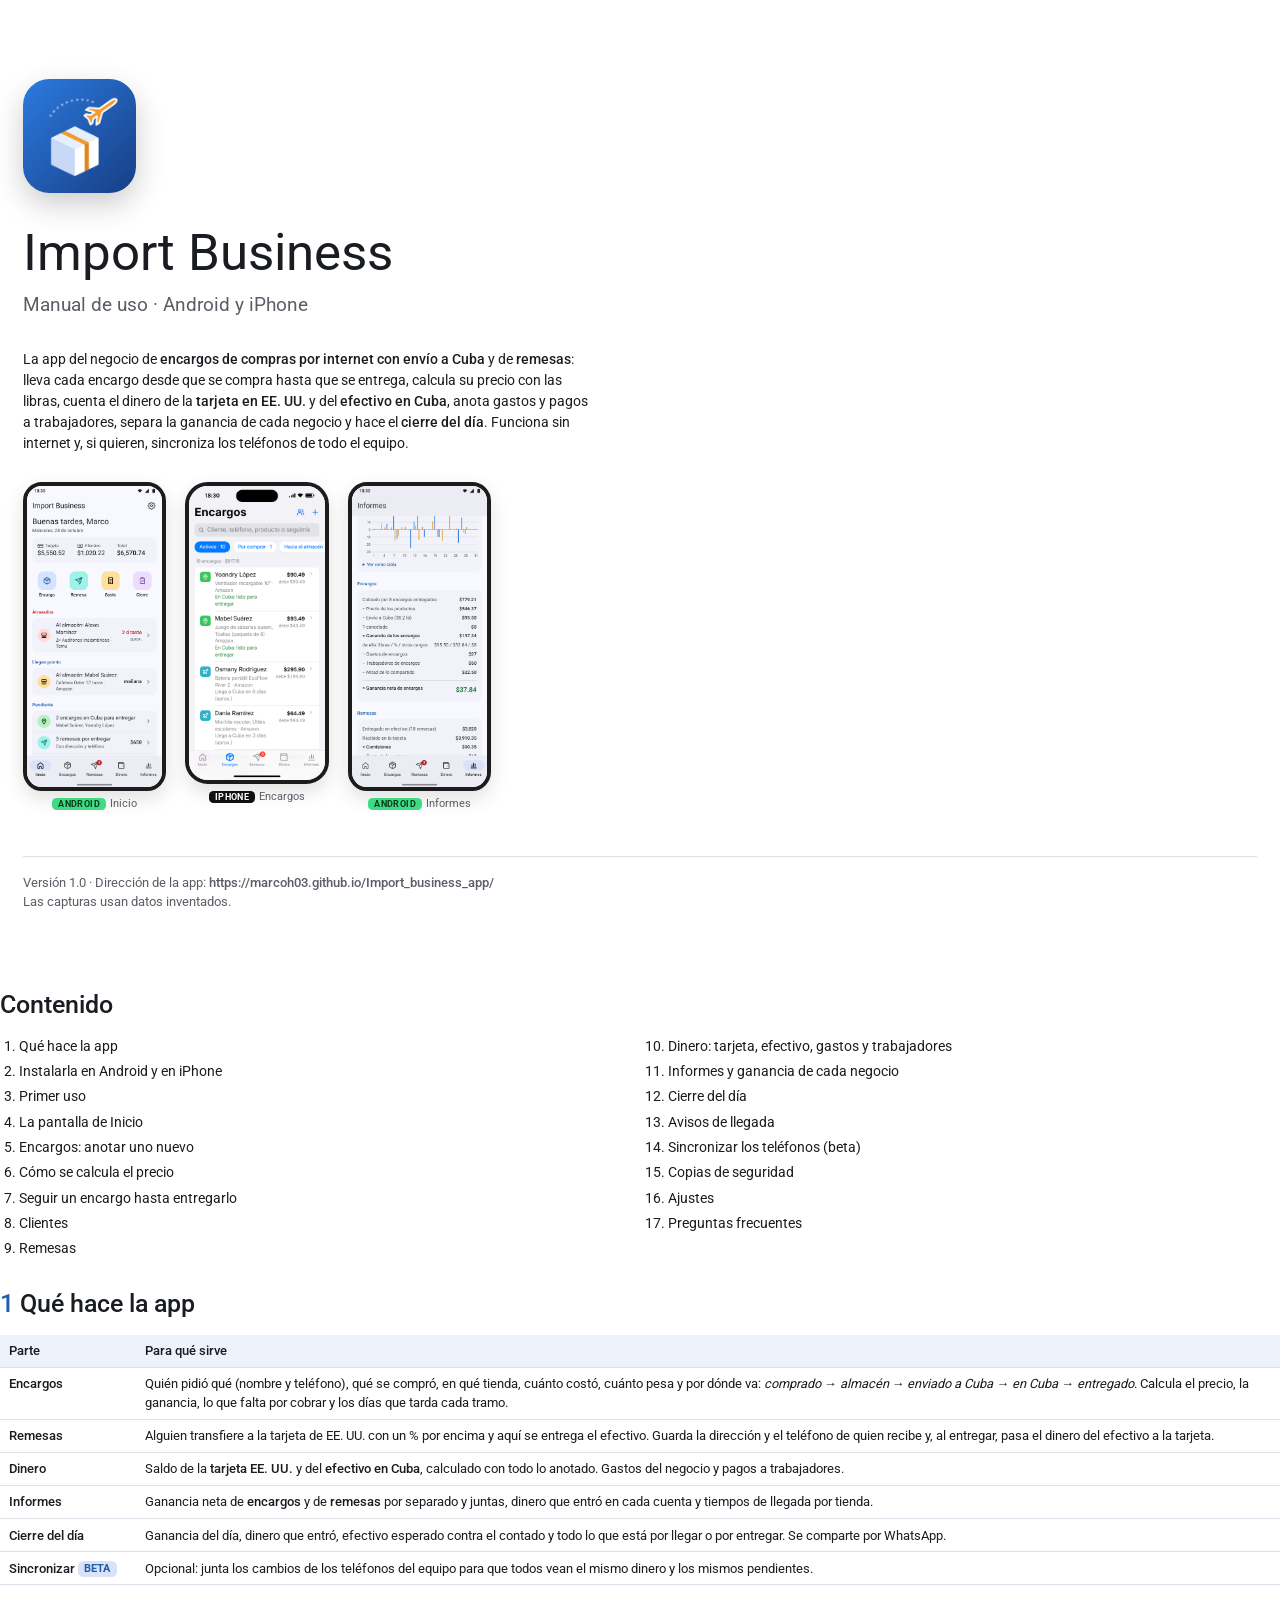
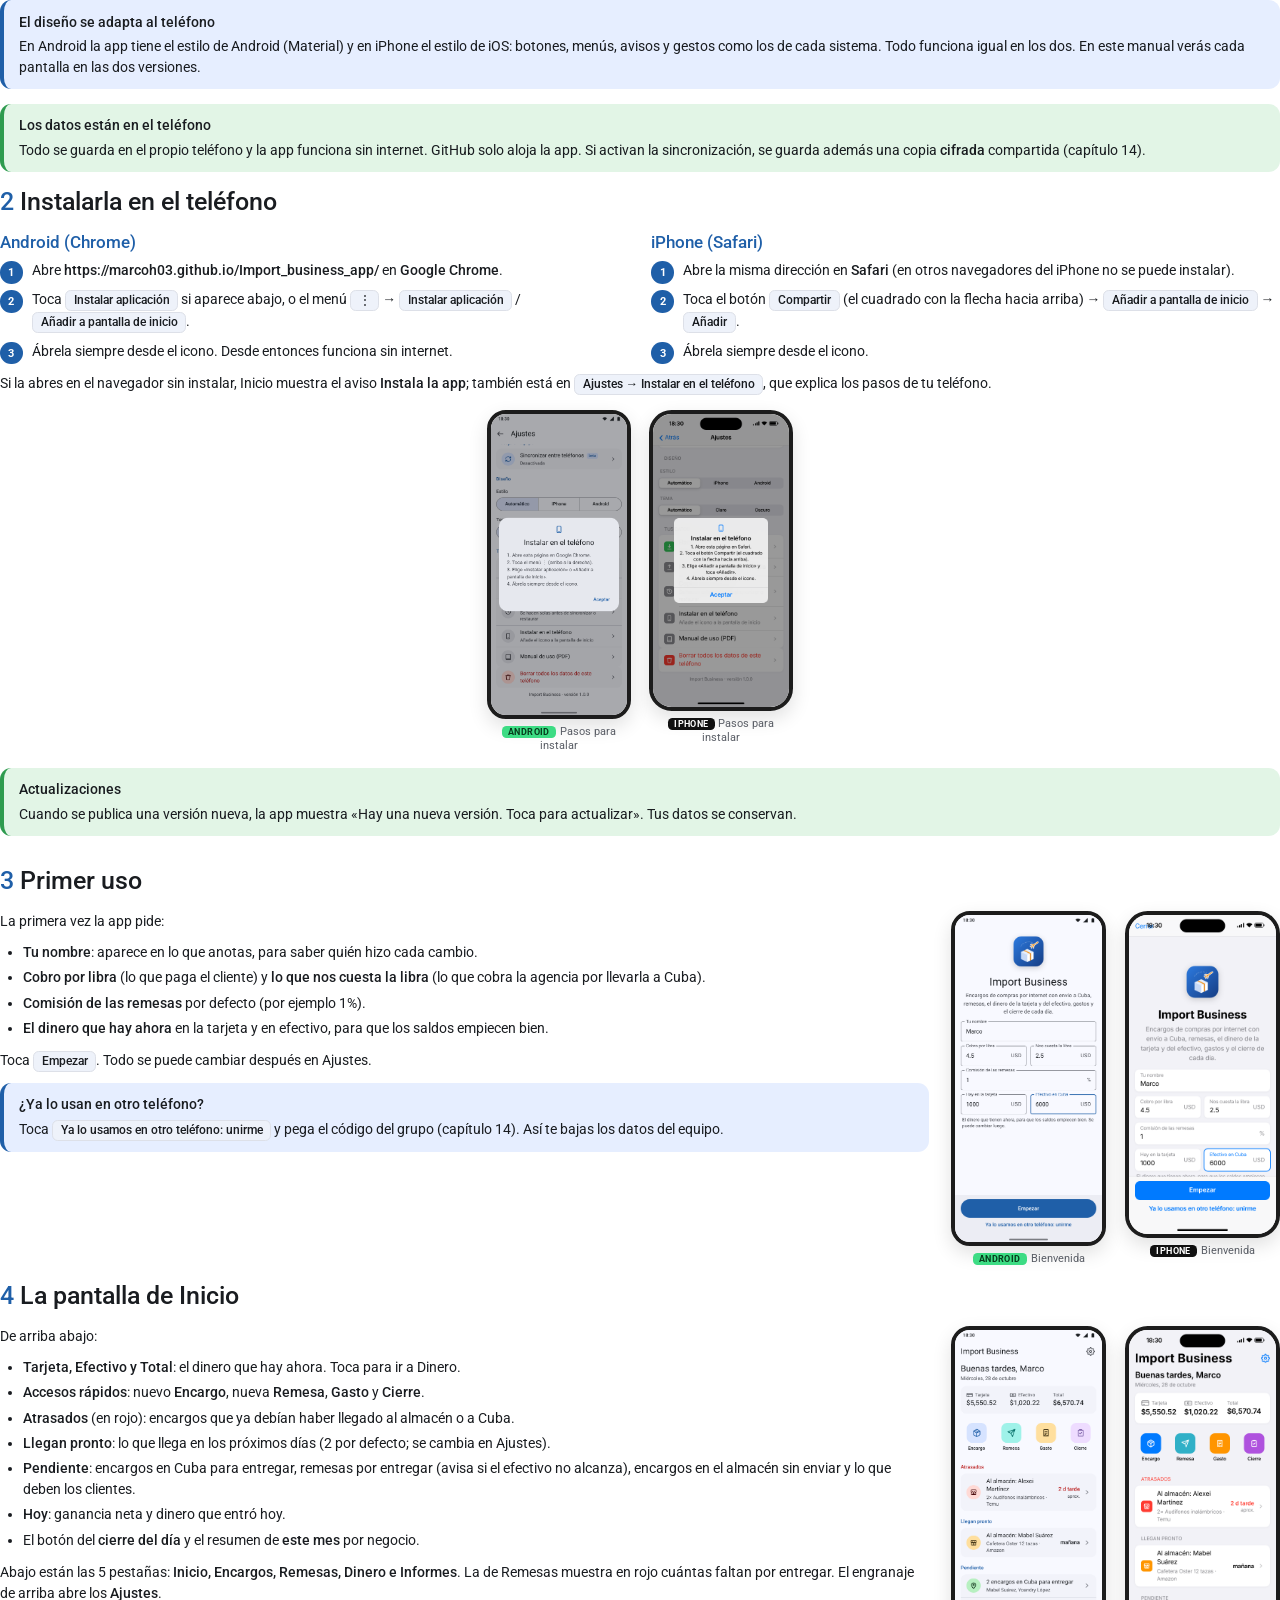
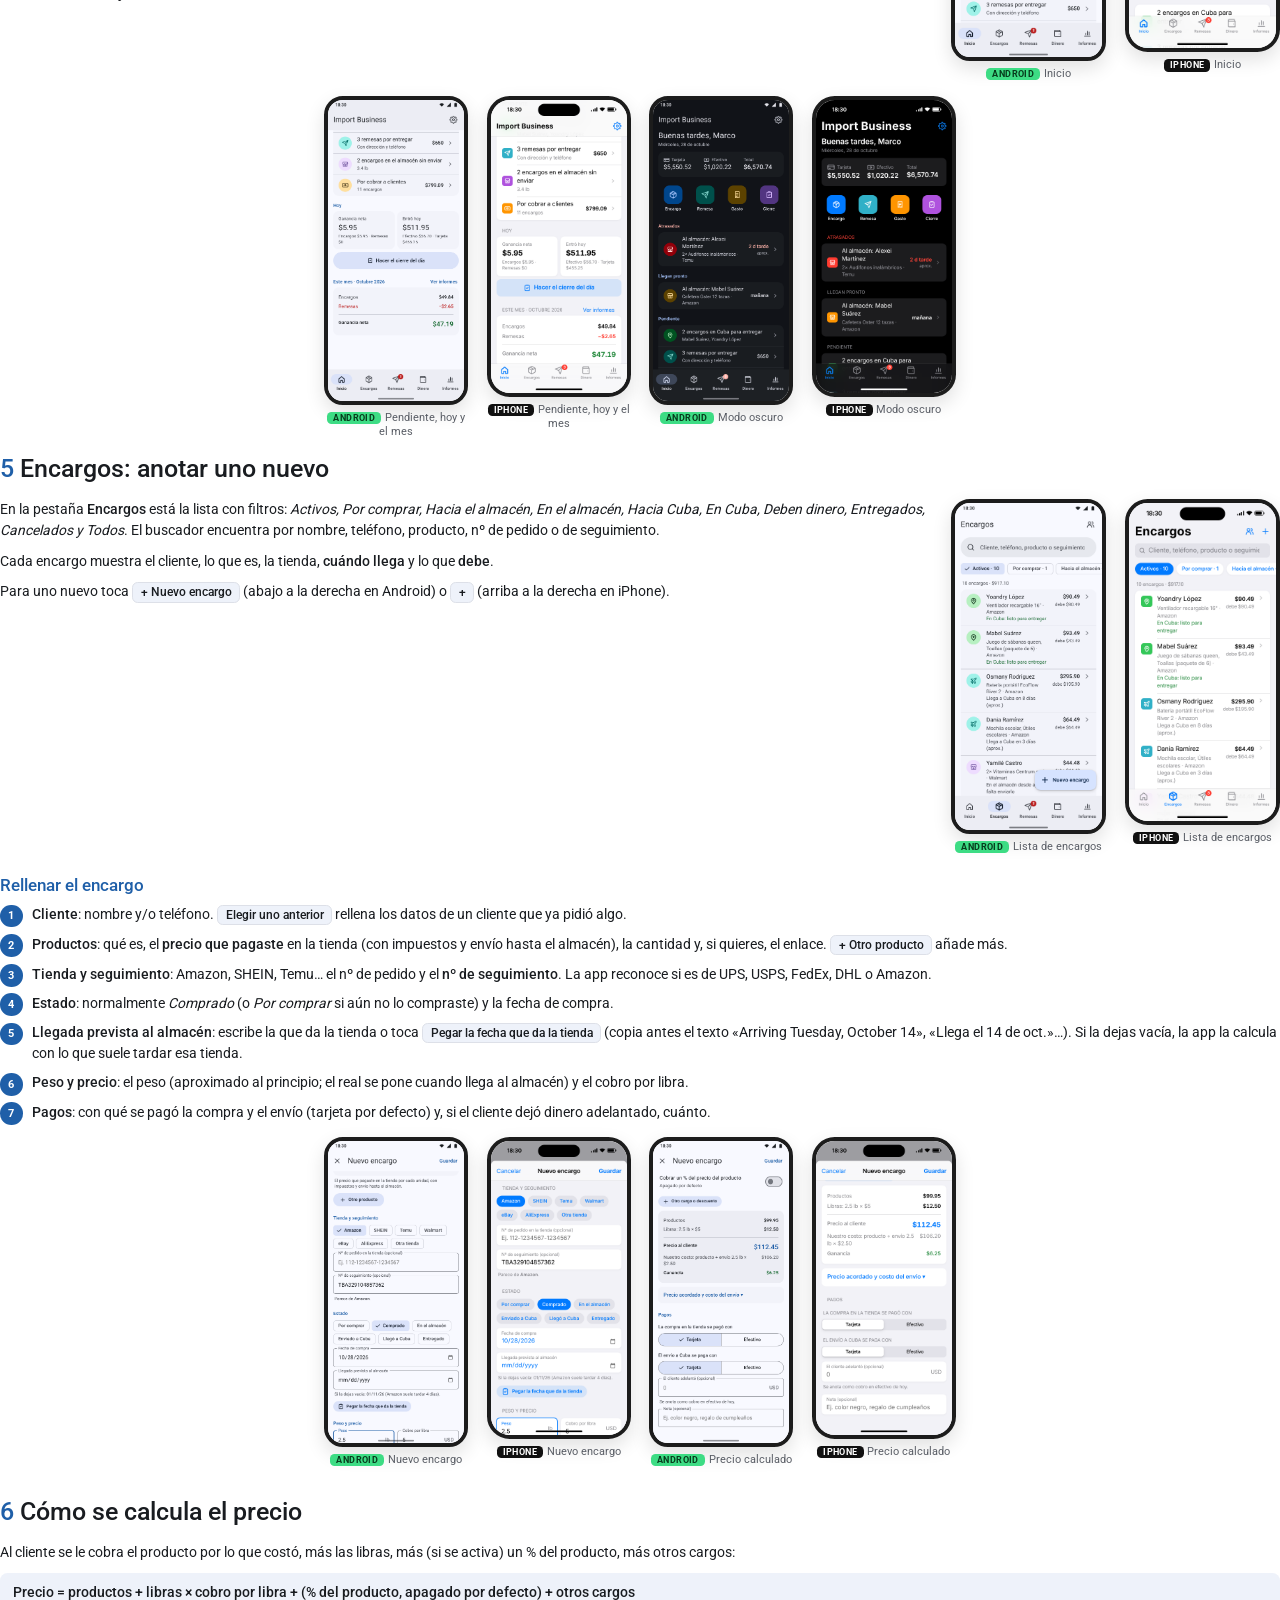
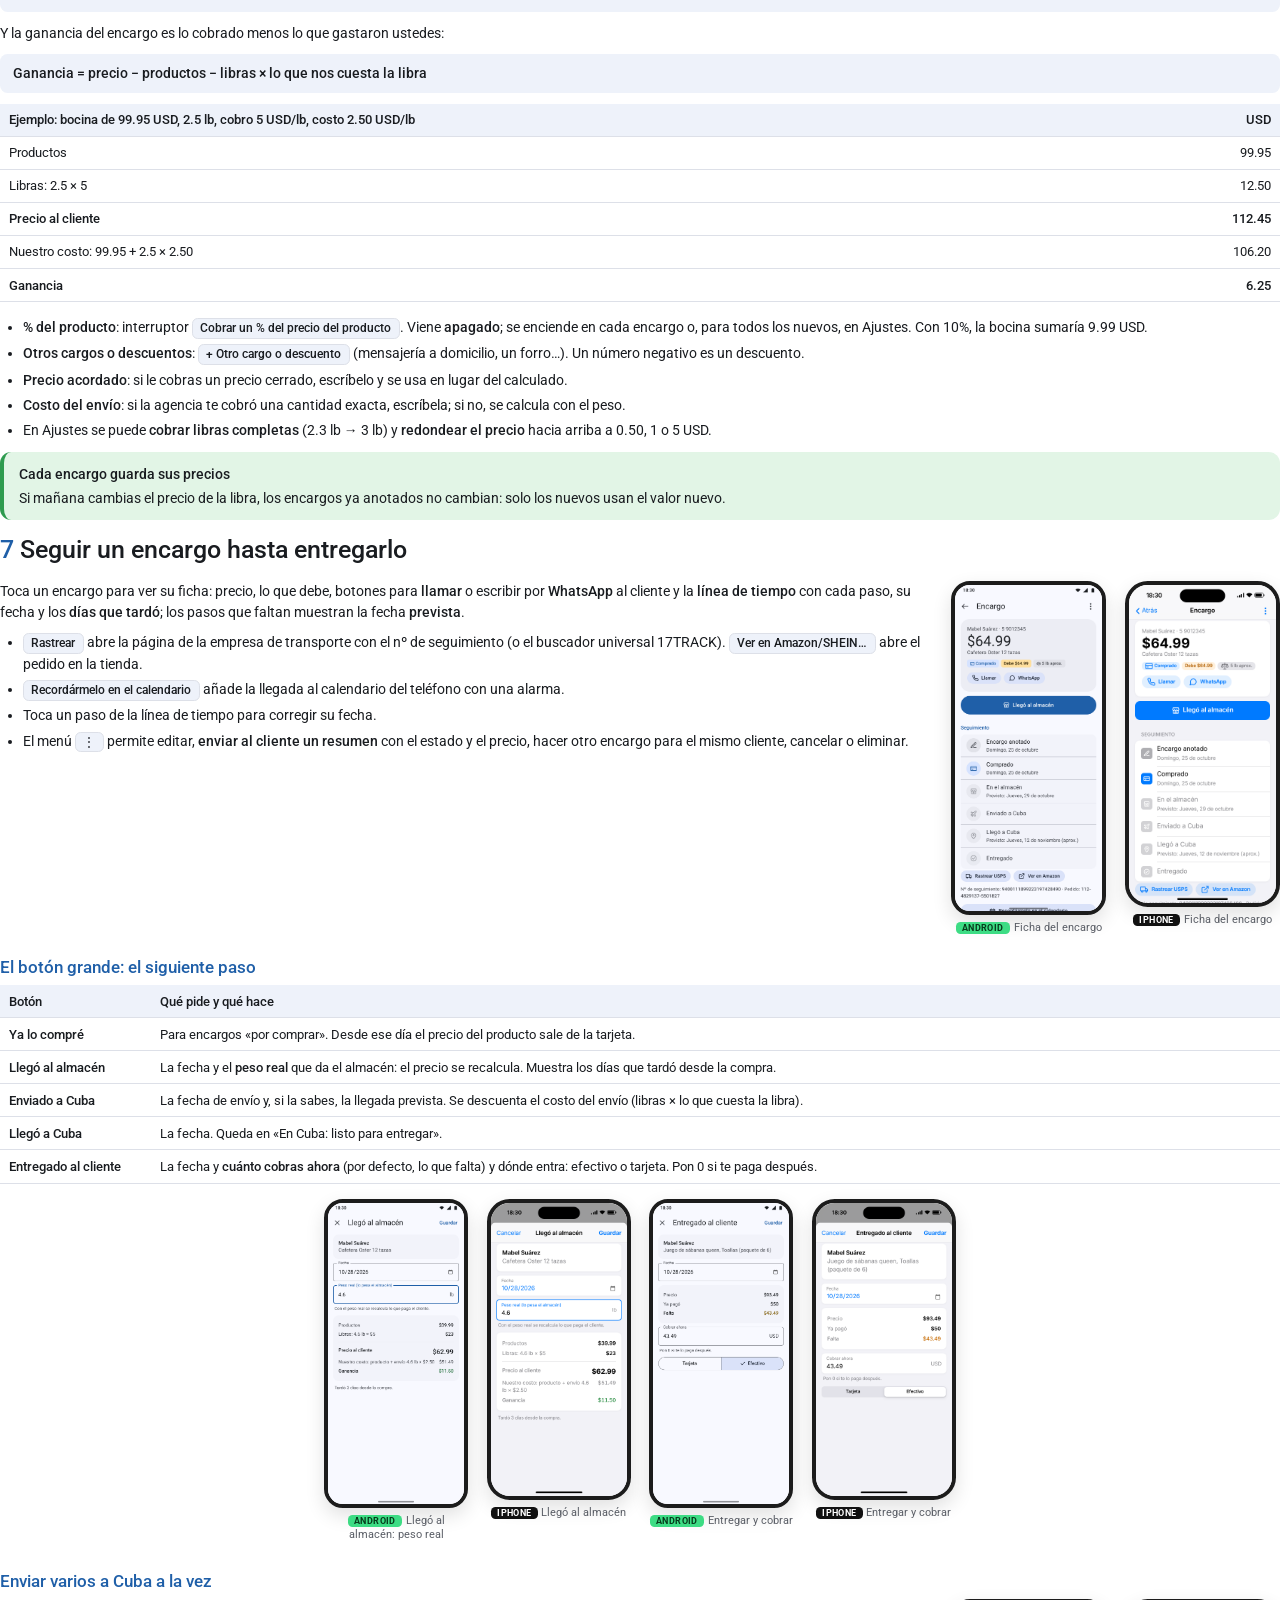
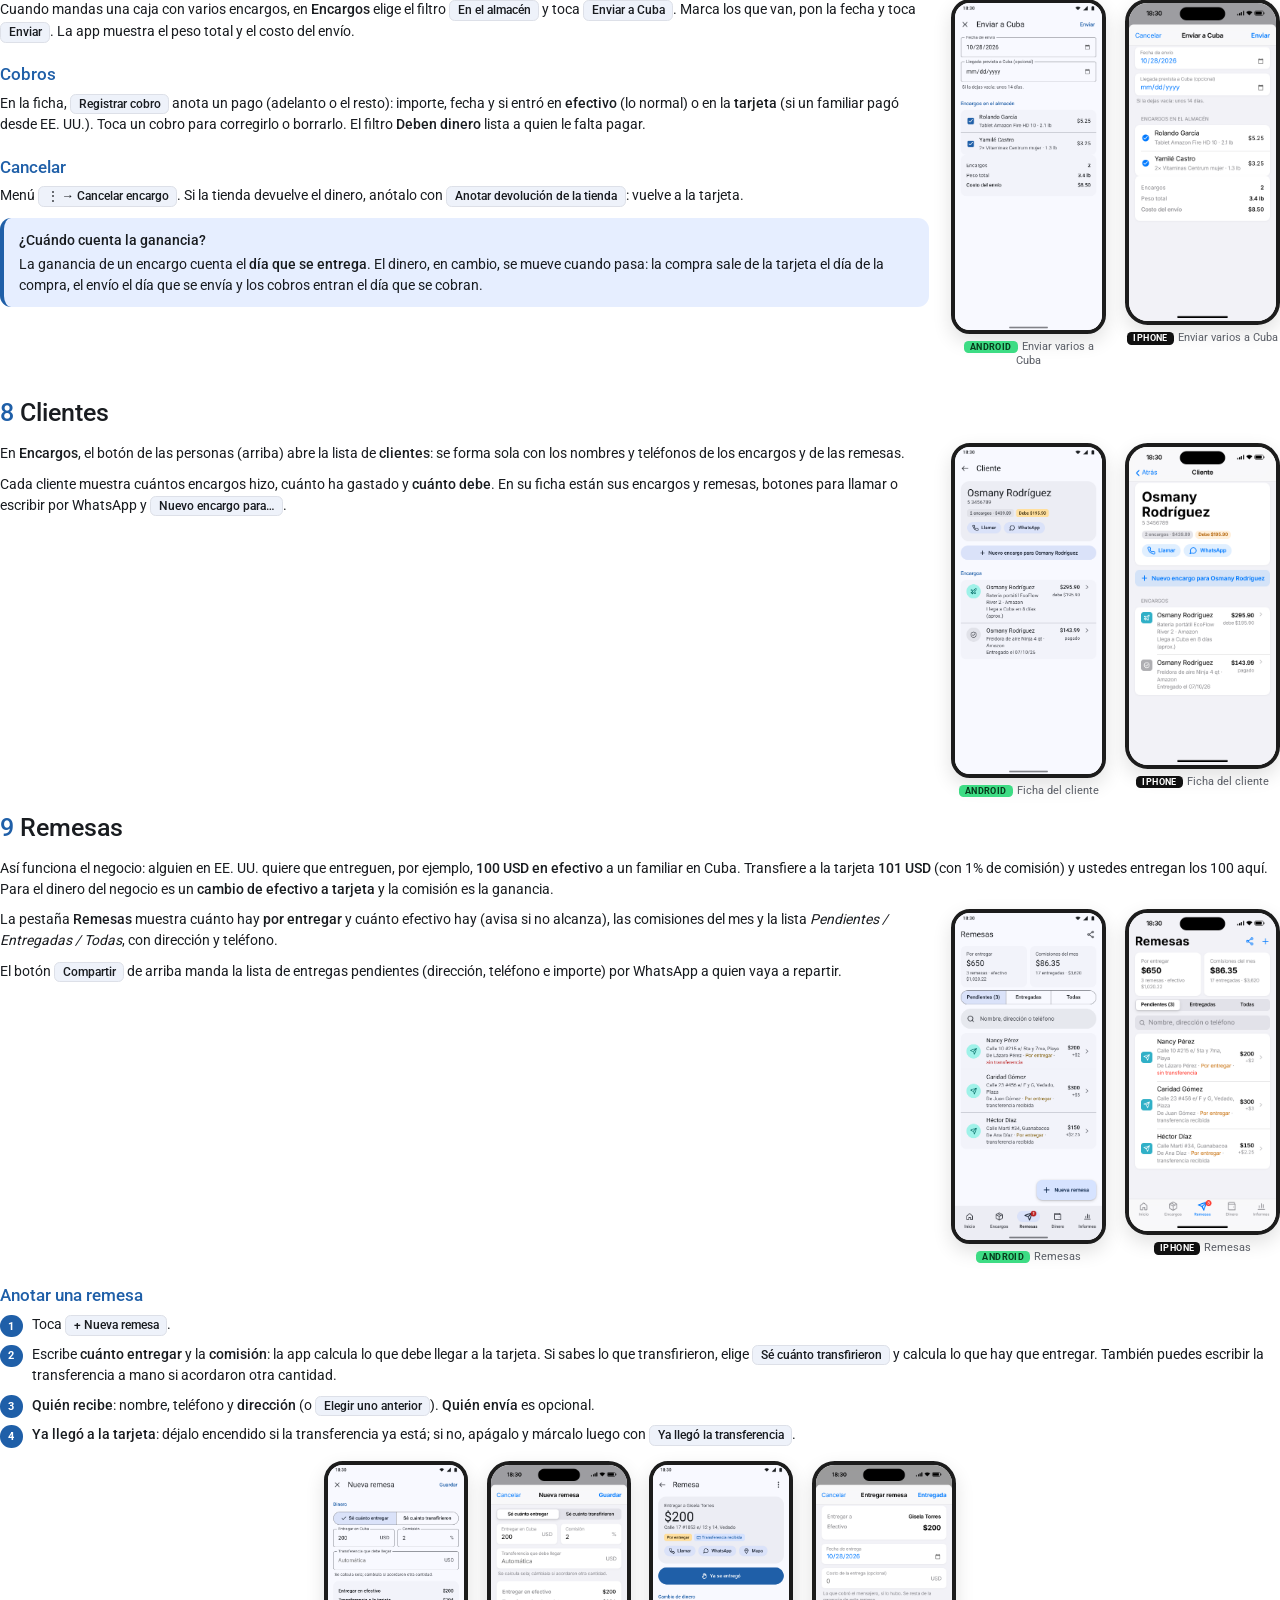
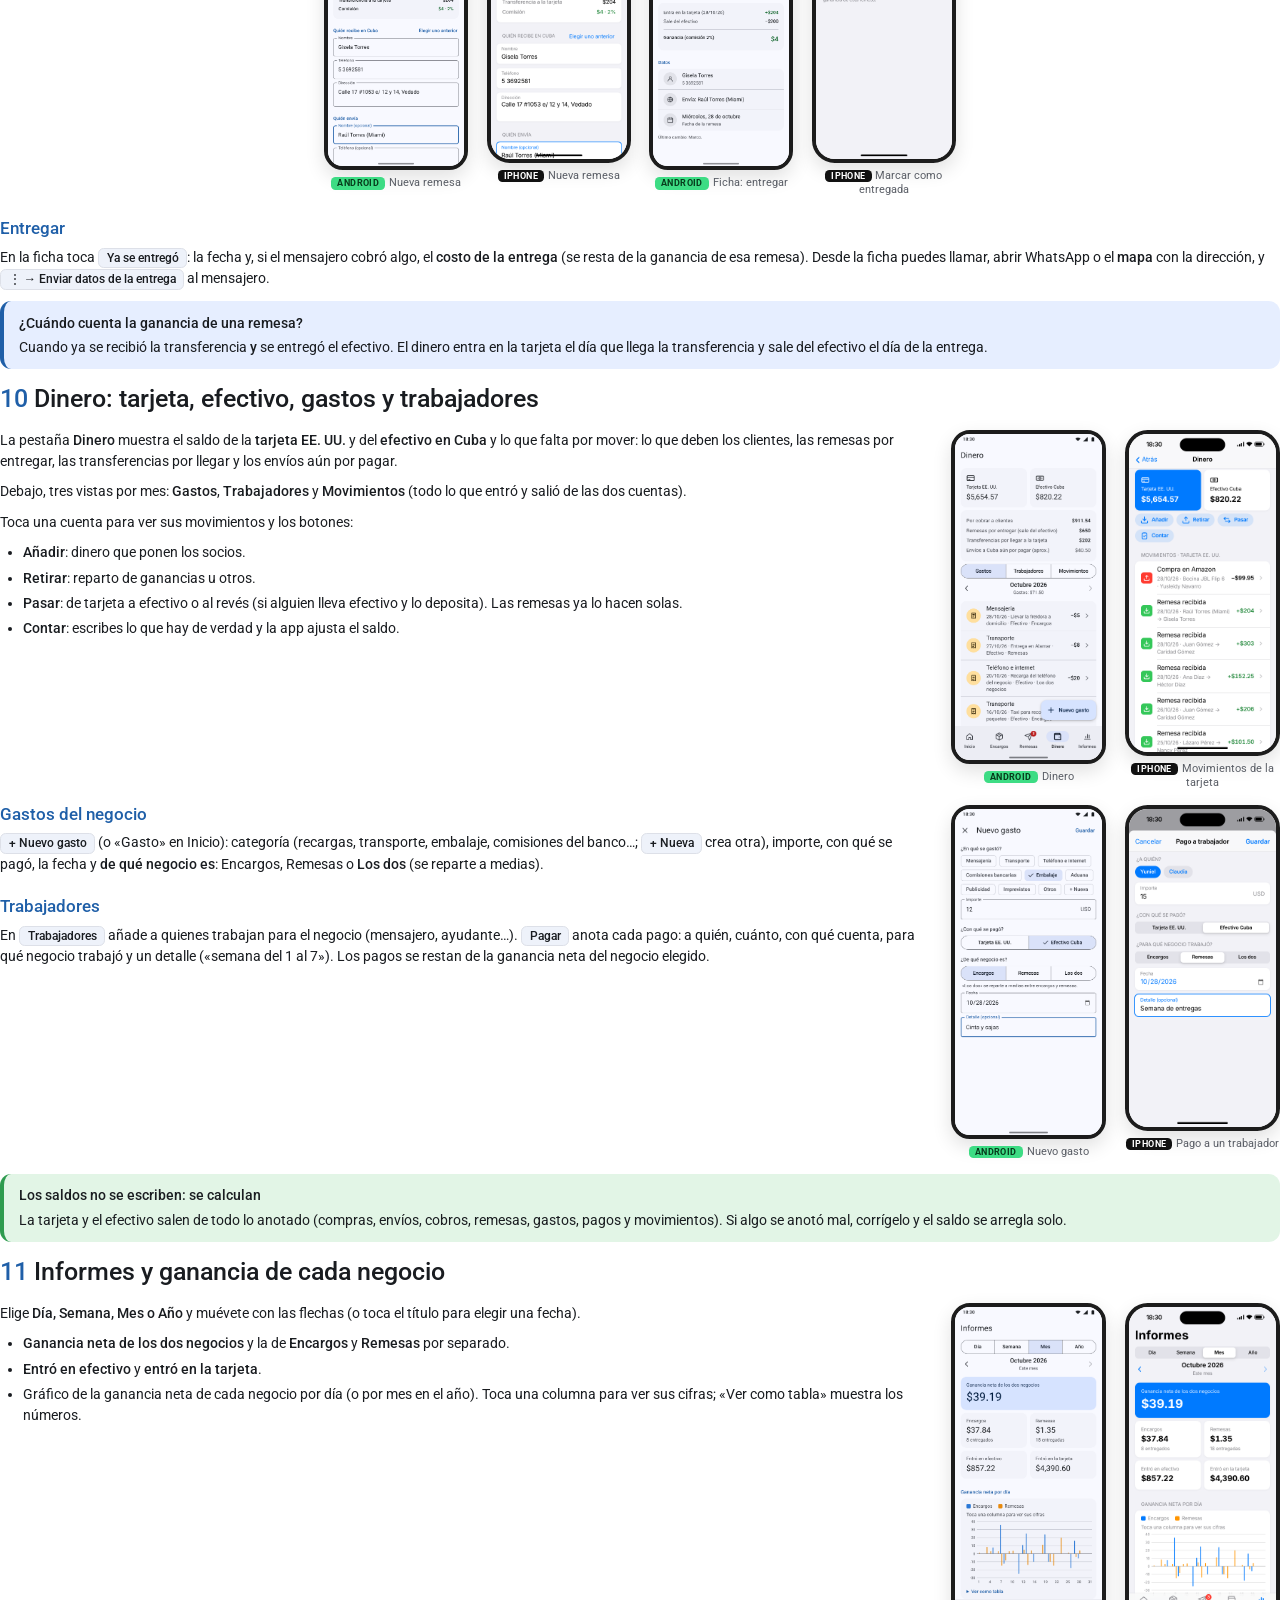
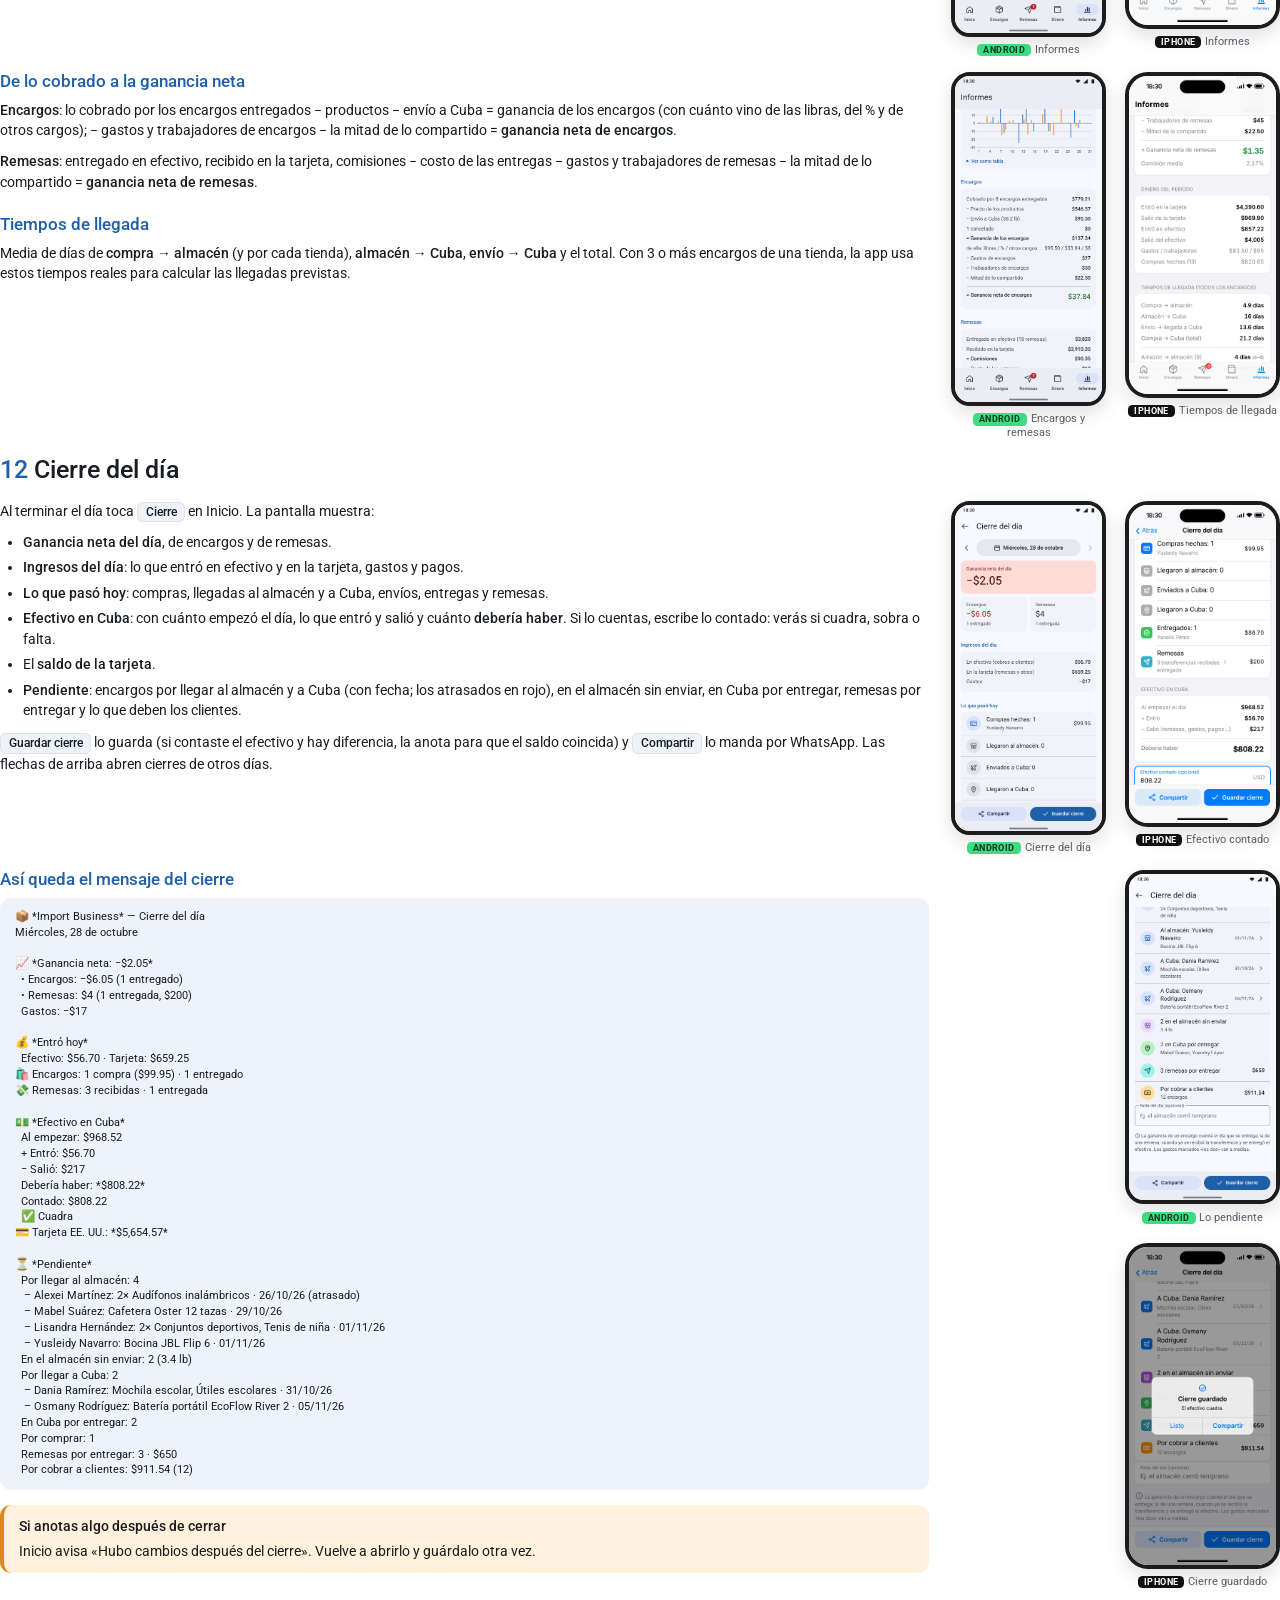
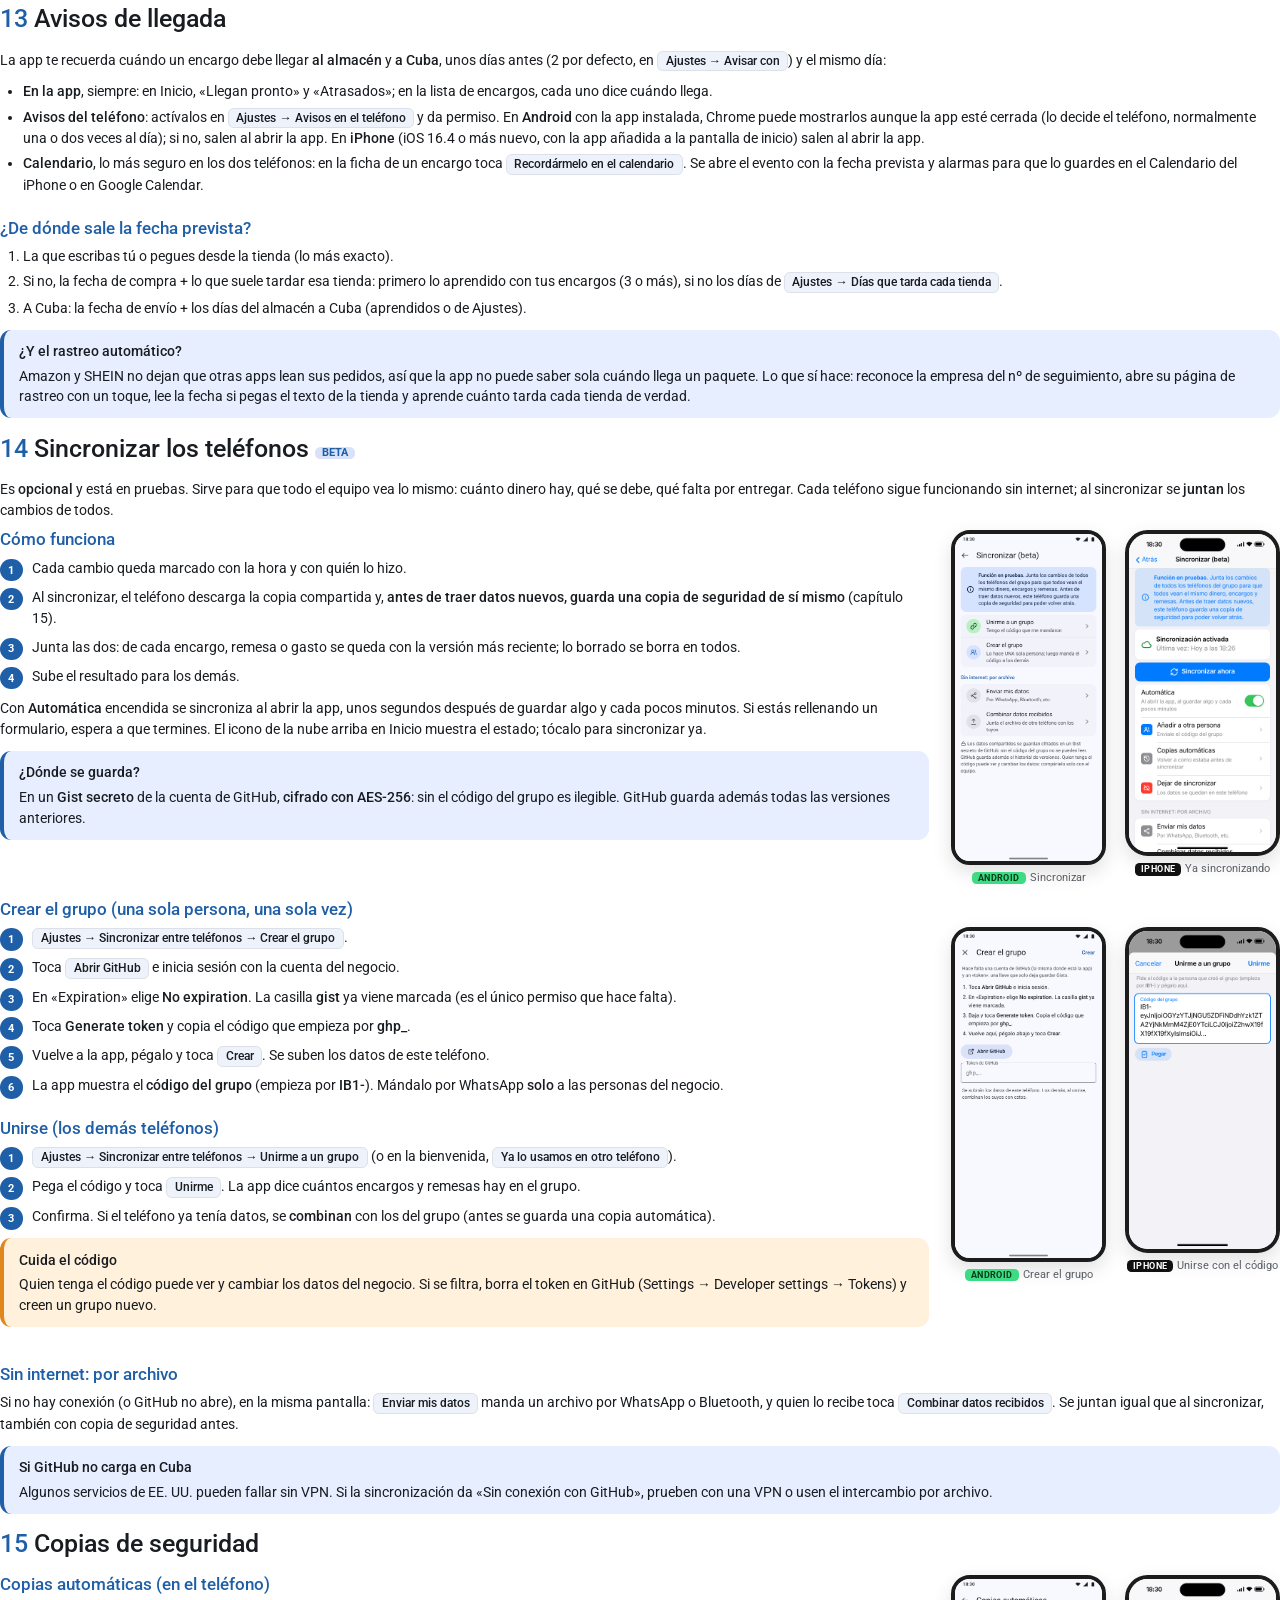
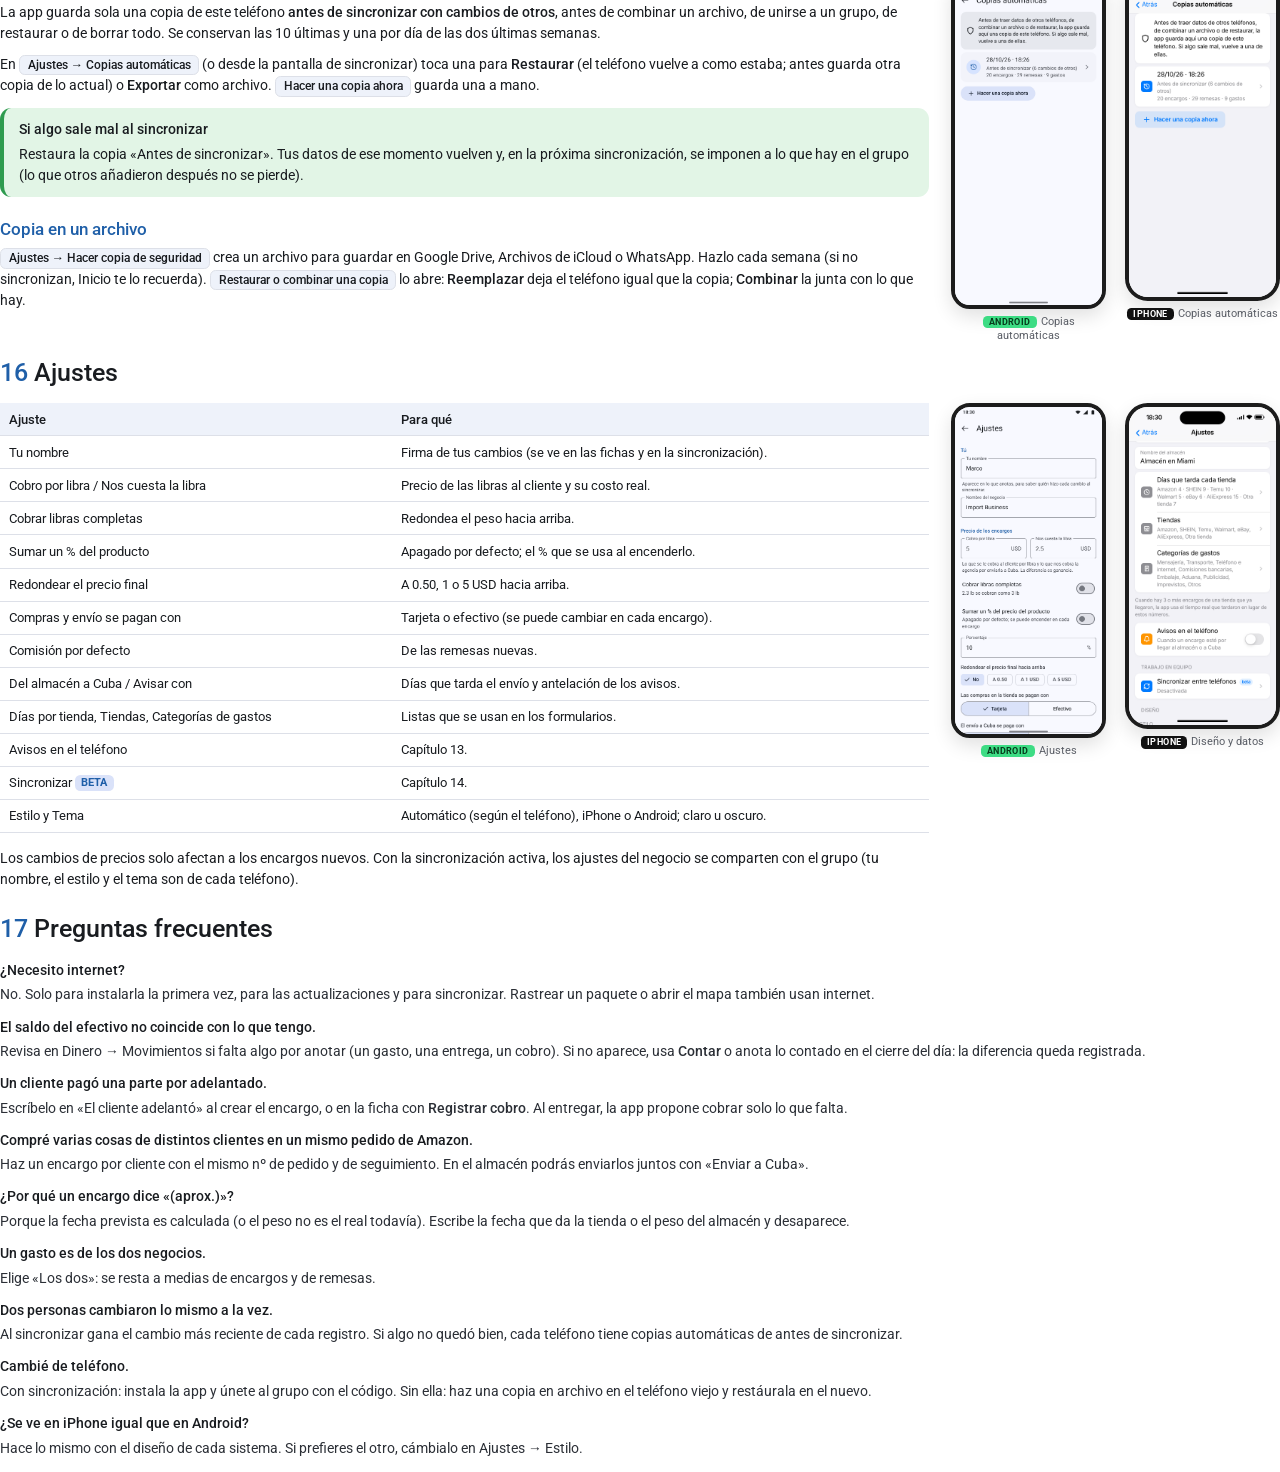
==== tools/manual.html @ c5bf7861 "Web app Import Business: encargos, remesas, dinero y cierre del día (iPhone y Android) PWA sin conex" ====
<!doctype html>
<html lang="es">
<head>
<meta charset="utf-8">
<title>Manual de uso · Import Business</title>
<style>
  @font-face { font-family: 'Roboto'; font-weight: 400; src: url(../fonts/roboto-latin-400-normal.woff2) format('woff2'); }
  @font-face { font-family: 'Roboto'; font-weight: 500; src: url(../fonts/roboto-latin-500-normal.woff2) format('woff2'); }
  @font-face { font-family: 'Roboto'; font-weight: 700; src: url(../fonts/roboto-latin-700-normal.woff2) format('woff2'); }
  @page { size: A4; margin: 15mm 15mm 17mm; }
  :root { --ink: #191c20; --muted: #5a5e66; --line: #dde0e8; --blue: #1f5fa8; --soft: #eef2fa; --orange: #e0861c; }
  * { box-sizing: border-box; }
  body { font-family: 'Roboto', Arial, sans-serif; color: var(--ink); font-size: 10.4pt; line-height: 1.5; margin: 0; }
  h1, h2, h3 { line-height: 1.2; font-weight: 500; }
  h2 { font-size: 19pt; margin: 0 0 4mm; break-after: avoid; }
  h2 .n { color: var(--blue); margin-right: 6px; }
  h3 { font-size: 12.5pt; margin: 6mm 0 2mm; break-after: avoid; color: var(--blue); }
  p { margin: 0 0 2.6mm; }
  ul, ol { margin: 0 0 3mm; padding-left: 6mm; }
  li { margin-bottom: 1.2mm; }
  b { font-weight: 500; }
  section { break-before: page; }
  section.cont { break-before: auto; margin-top: 8mm; }
  figure { width: 41mm; margin: 0; text-align: center; break-inside: avoid; }
  figure img { width: 100%; border-radius: 5mm; border: 1.3mm solid #1c1c1c; box-shadow: 0 2mm 5mm rgba(0,0,0,.12); display: block; }
  figure.ios img { border-radius: 6mm; }
  figcaption { font-size: 8pt; color: var(--muted); margin-top: 1.6mm; line-height: 1.3; }
  figcaption .os { display: inline-block; font-weight: 700; font-size: 7pt; letter-spacing: .4px; text-transform: uppercase; padding: 0 1.6mm; border-radius: 1.2mm; margin-right: 1mm; color: #fff; }
  .os.a { background: #3ddc84; color: #073b1c; } .os.i { background: #111; }
  .split { display: grid; grid-template-columns: 1fr 87mm; gap: 6mm; align-items: start; margin-bottom: 4mm; }
  .split .txt > :first-child { margin-top: 0; }
  .pair { display: flex; gap: 5mm; justify-content: flex-end; break-inside: avoid; }
  .row figure { width: 38mm; }
  .row { display: flex; gap: 5mm; justify-content: center; margin: 4mm 0; break-inside: avoid; flex-wrap: wrap; }
  .tip, .warn, .note { border-radius: 3mm; padding: 3mm 4mm; margin: 3mm 0 4mm; break-inside: avoid; }
  .tip { background: #e2f5e6; border-left: 1.2mm solid #2e9b4f; }
  .warn { background: #fff1db; border-left: 1.2mm solid var(--orange); }
  .note { background: #e6eeff; border-left: 1.2mm solid var(--blue); }
  .tip > b:first-child, .warn > b:first-child, .note > b:first-child { display: block; margin-bottom: 1mm; }
  table { border-collapse: collapse; width: 100%; margin: 2mm 0 4mm; font-size: 9.6pt; break-inside: avoid; }
  th, td { text-align: left; padding: 1.7mm 2.3mm; border-bottom: 0.3mm solid var(--line); vertical-align: top; }
  th { background: var(--soft); font-weight: 500; }
  td.num, th.num { text-align: right; font-variant-numeric: tabular-nums; white-space: nowrap; }
  .k { display: inline-block; padding: 0 2mm; border-radius: 1.5mm; background: var(--soft); border: 0.3mm solid var(--line); font-weight: 500; font-size: 9.3pt; white-space: nowrap; }
  .steps { counter-reset: s; list-style: none; padding-left: 0; }
  .steps > li { counter-increment: s; position: relative; padding-left: 8.5mm; margin-bottom: 2.2mm; }
  .steps > li::before { content: counter(s); position: absolute; left: 0; top: 0.2mm; width: 6mm; height: 6mm; border-radius: 50%; background: var(--blue); color: #fff; font-weight: 700; font-size: 8.5pt; display: grid; place-items: center; }
  pre { background: var(--soft); border-radius: 3mm; padding: 3mm 4mm; font-family: inherit; font-size: 8.6pt; line-height: 1.38; white-space: pre-wrap; margin: 2mm 0 4mm; break-inside: avoid; }
  .formula { font-variant-numeric: tabular-nums; background: var(--soft); border-radius: 2mm; padding: 2.4mm 3.5mm; display: block; margin: 1.5mm 0 3mm; font-weight: 500; }
  .cover { height: 262mm; display: flex; flex-direction: column; justify-content: center; align-items: flex-start; padding: 0 6mm; break-after: page; }
  .cover img.logo { width: 30mm; border-radius: 7mm; box-shadow: 0 3mm 8mm rgba(0,0,0,.2); }
  .cover h1 { font-size: 38pt; margin: 8mm 0 2mm; font-weight: 400; }
  .cover .sub { font-size: 14pt; color: var(--muted); margin-bottom: 8mm; }
  .cover .meta { font-size: 9.6pt; color: var(--muted); border-top: 0.3mm solid var(--line); padding-top: 4mm; width: 100%; margin-top: 8mm; }
  .toc { columns: 2; column-gap: 10mm; padding-left: 5mm; }
  .toc li { break-inside: avoid; }
  .faq dt { font-weight: 500; margin-top: 3mm; break-after: avoid; }
  .faq dd { margin: 1mm 0 0 0; color: #2b2f36; }
  .two { display: grid; grid-template-columns: 1fr 1fr; gap: 6mm; }
  .badge { display: inline-block; font-size: 8pt; font-weight: 700; padding: 0 1.8mm; border-radius: 1.4mm; background: #dae2f9; color: var(--blue); vertical-align: 1px; }
</style>
</head>
<body>

<div class="cover">
  <img class="logo" src="../icons/icon-512.png" alt="">
  <h1>Import Business</h1>
  <div class="sub">Manual de uso · Android y iPhone</div>
  <p style="max-width:150mm">La app del negocio de <b>encargos de compras por internet con envío a Cuba</b> y de <b>remesas</b>: lleva cada encargo desde que se compra hasta que se entrega, calcula su precio con las libras, cuenta el dinero de la <b>tarjeta en EE. UU.</b> y del <b>efectivo en Cuba</b>, anota gastos y pagos a trabajadores, separa la ganancia de cada negocio y hace el <b>cierre del día</b>. Funciona sin internet y, si quieren, sincroniza los teléfonos de todo el equipo.</p>
  <div class="row" style="justify-content:flex-start;margin-top:5mm">
    <figure><img src="../preview/android/01-inicio.png" alt=""><figcaption><span class="os a">Android</span>Inicio</figcaption></figure>
    <figure class="ios"><img src="../preview/ios/10-encargos.png" alt=""><figcaption><span class="os i">iPhone</span>Encargos</figcaption></figure>
    <figure><img src="../preview/android/51-informes-negocios.png" alt=""><figcaption><span class="os a">Android</span>Informes</figcaption></figure>
  </div>
  <div class="meta">Versión 1.0 · Dirección de la app: <b>https://marcoh03.github.io/Import_business_app/</b><br>Las capturas usan datos inventados.</div>
</div>

<section style="break-before:auto">
  <h2>Contenido</h2>
  <ol class="toc">
    <li>Qué hace la app</li>
    <li>Instalarla en Android y en iPhone</li>
    <li>Primer uso</li>
    <li>La pantalla de Inicio</li>
    <li>Encargos: anotar uno nuevo</li>
    <li>Cómo se calcula el precio</li>
    <li>Seguir un encargo hasta entregarlo</li>
    <li>Clientes</li>
    <li>Remesas</li>
    <li>Dinero: tarjeta, efectivo, gastos y trabajadores</li>
    <li>Informes y ganancia de cada negocio</li>
    <li>Cierre del día</li>
    <li>Avisos de llegada</li>
    <li>Sincronizar los teléfonos (beta)</li>
    <li>Copias de seguridad</li>
    <li>Ajustes</li>
    <li>Preguntas frecuentes</li>
  </ol>

  <section class="cont">
    <h2><span class="n">1</span>Qué hace la app</h2>
    <table>
      <tr><th style="width:36mm">Parte</th><th>Para qué sirve</th></tr>
      <tr><td><b>Encargos</b></td><td>Quién pidió qué (nombre y teléfono), qué se compró, en qué tienda, cuánto costó, cuánto pesa y por dónde va: <i>comprado → almacén → enviado a Cuba → en Cuba → entregado</i>. Calcula el precio, la ganancia, lo que falta por cobrar y los días que tarda cada tramo.</td></tr>
      <tr><td><b>Remesas</b></td><td>Alguien transfiere a la tarjeta de EE. UU. con un % por encima y aquí se entrega el efectivo. Guarda la dirección y el teléfono de quien recibe y, al entregar, pasa el dinero del efectivo a la tarjeta.</td></tr>
      <tr><td><b>Dinero</b></td><td>Saldo de la <b>tarjeta EE. UU.</b> y del <b>efectivo en Cuba</b>, calculado con todo lo anotado. Gastos del negocio y pagos a trabajadores.</td></tr>
      <tr><td><b>Informes</b></td><td>Ganancia neta de <b>encargos</b> y de <b>remesas</b> por separado y juntas, dinero que entró en cada cuenta y tiempos de llegada por tienda.</td></tr>
      <tr><td><b>Cierre del día</b></td><td>Ganancia del día, dinero que entró, efectivo esperado contra el contado y todo lo que está por llegar o por entregar. Se comparte por WhatsApp.</td></tr>
      <tr><td><b>Sincronizar</b> <span class="badge">BETA</span></td><td>Opcional: junta los cambios de los teléfonos del equipo para que todos vean el mismo dinero y los mismos pendientes.</td></tr>
    </table>
    <div class="note"><b>El diseño se adapta al teléfono</b>En Android la app tiene el estilo de Android (Material) y en iPhone el estilo de iOS: botones, menús, avisos y gestos como los de cada sistema. Todo funciona igual en los dos. En este manual verás cada pantalla en las dos versiones.</div>
    <div class="tip"><b>Los datos están en el teléfono</b>Todo se guarda en el propio teléfono y la app funciona sin internet. GitHub solo aloja la app. Si activan la sincronización, se guarda además una copia <b>cifrada</b> compartida (capítulo 14).</div>
  </section>
</section>

<section>
  <h2><span class="n">2</span>Instalarla en el teléfono</h2>
  <div class="two">
    <div>
      <h3 style="margin-top:0">Android (Chrome)</h3>
      <ol class="steps">
        <li>Abre <b>https://marcoh03.github.io/Import_business_app/</b> en <b>Google Chrome</b>.</li>
        <li>Toca <span class="k">Instalar aplicación</span> si aparece abajo, o el menú <span class="k">⋮</span> → <span class="k">Instalar aplicación</span> / <span class="k">Añadir a pantalla de inicio</span>.</li>
        <li>Ábrela siempre desde el icono. Desde entonces funciona sin internet.</li>
      </ol>
    </div>
    <div>
      <h3 style="margin-top:0">iPhone (Safari)</h3>
      <ol class="steps">
        <li>Abre la misma dirección en <b>Safari</b> (en otros navegadores del iPhone no se puede instalar).</li>
        <li>Toca el botón <span class="k">Compartir</span> (el cuadrado con la flecha hacia arriba) → <span class="k">Añadir a pantalla de inicio</span> → <span class="k">Añadir</span>.</li>
        <li>Ábrela siempre desde el icono.</li>
      </ol>
    </div>
  </div>
  <p>Si la abres en el navegador sin instalar, Inicio muestra el aviso <b>Instala la app</b>; también está en <span class="k">Ajustes → Instalar en el teléfono</span>, que explica los pasos de tu teléfono.</p>
  <div class="row">
    <figure><img src="../preview/android/80-instalar.png" alt=""><figcaption><span class="os a">Android</span>Pasos para instalar</figcaption></figure>
    <figure class="ios"><img src="../preview/ios/80-instalar.png" alt=""><figcaption><span class="os i">iPhone</span>Pasos para instalar</figcaption></figure>
  </div>
  <div class="tip"><b>Actualizaciones</b>Cuando se publica una versión nueva, la app muestra «Hay una nueva versión. Toca para actualizar». Tus datos se conservan.</div>

  <section class="cont">
    <h2><span class="n">3</span>Primer uso</h2>
    <div class="split">
      <div class="txt">
        <p>La primera vez la app pide:</p>
        <ul>
          <li><b>Tu nombre</b>: aparece en lo que anotas, para saber quién hizo cada cambio.</li>
          <li><b>Cobro por libra</b> (lo que paga el cliente) y <b>lo que nos cuesta la libra</b> (lo que cobra la agencia por llevarla a Cuba).</li>
          <li><b>Comisión de las remesas</b> por defecto (por ejemplo 1%).</li>
          <li><b>El dinero que hay ahora</b> en la tarjeta y en efectivo, para que los saldos empiecen bien.</li>
        </ul>
        <p>Toca <span class="k">Empezar</span>. Todo se puede cambiar después en Ajustes.</p>
        <div class="note"><b>¿Ya lo usan en otro teléfono?</b>Toca <span class="k">Ya lo usamos en otro teléfono: unirme</span> y pega el código del grupo (capítulo 14). Así te bajas los datos del equipo.</div>
      </div>
      <div class="pair">
        <figure><img src="../preview/android/00-bienvenida.png" alt=""><figcaption><span class="os a">Android</span>Bienvenida</figcaption></figure>
        <figure class="ios"><img src="../preview/ios/00-bienvenida.png" alt=""><figcaption><span class="os i">iPhone</span>Bienvenida</figcaption></figure>
      </div>
    </div>
  </section>
</section>

<section>
  <h2><span class="n">4</span>La pantalla de Inicio</h2>
  <div class="split">
    <div class="txt">
      <p>De arriba abajo:</p>
      <ul>
        <li><b>Tarjeta, Efectivo y Total</b>: el dinero que hay ahora. Toca para ir a Dinero.</li>
        <li><b>Accesos rápidos</b>: nuevo <b>Encargo</b>, nueva <b>Remesa</b>, <b>Gasto</b> y <b>Cierre</b>.</li>
        <li><b>Atrasados</b> (en rojo): encargos que ya debían haber llegado al almacén o a Cuba.</li>
        <li><b>Llegan pronto</b>: lo que llega en los próximos días (2 por defecto; se cambia en Ajustes).</li>
        <li><b>Pendiente</b>: encargos en Cuba para entregar, remesas por entregar (avisa si el efectivo no alcanza), encargos en el almacén sin enviar y lo que deben los clientes.</li>
        <li><b>Hoy</b>: ganancia neta y dinero que entró hoy.</li>
        <li>El botón del <b>cierre del día</b> y el resumen de <b>este mes</b> por negocio.</li>
      </ul>
      <p>Abajo están las 5 pestañas: <b>Inicio, Encargos, Remesas, Dinero e Informes</b>. La de Remesas muestra en rojo cuántas faltan por entregar. El engranaje de arriba abre los <b>Ajustes</b>.</p>
    </div>
    <div class="pair">
      <figure><img src="../preview/android/01-inicio.png" alt=""><figcaption><span class="os a">Android</span>Inicio</figcaption></figure>
      <figure class="ios"><img src="../preview/ios/01-inicio.png" alt=""><figcaption><span class="os i">iPhone</span>Inicio</figcaption></figure>
    </div>
  </div>
  <div class="row">
    <figure><img src="../preview/android/02-inicio-abajo.png" alt=""><figcaption><span class="os a">Android</span>Pendiente, hoy y el mes</figcaption></figure>
    <figure class="ios"><img src="../preview/ios/02-inicio-abajo.png" alt=""><figcaption><span class="os i">iPhone</span>Pendiente, hoy y el mes</figcaption></figure>
    <figure><img src="../preview/android/70-inicio-oscuro.png" alt=""><figcaption><span class="os a">Android</span>Modo oscuro</figcaption></figure>
    <figure class="ios"><img src="../preview/ios/70-inicio-oscuro.png" alt=""><figcaption><span class="os i">iPhone</span>Modo oscuro</figcaption></figure>
  </div>
</section>

<section>
  <h2><span class="n">5</span>Encargos: anotar uno nuevo</h2>
  <div class="split">
    <div class="txt">
      <p>En la pestaña <b>Encargos</b> está la lista con filtros: <i>Activos, Por comprar, Hacia el almacén, En el almacén, Hacia Cuba, En Cuba, Deben dinero, Entregados, Cancelados y Todos</i>. El buscador encuentra por nombre, teléfono, producto, nº de pedido o de seguimiento.</p>
      <p>Cada encargo muestra el cliente, lo que es, la tienda, <b>cuándo llega</b> y lo que <b>debe</b>.</p>
      <p>Para uno nuevo toca <span class="k">+ Nuevo encargo</span> (abajo a la derecha en Android) o <span class="k">+</span> (arriba a la derecha en iPhone).</p>
    </div>
    <div class="pair">
      <figure><img src="../preview/android/10-encargos.png" alt=""><figcaption><span class="os a">Android</span>Lista de encargos</figcaption></figure>
      <figure class="ios"><img src="../preview/ios/10-encargos.png" alt=""><figcaption><span class="os i">iPhone</span>Lista de encargos</figcaption></figure>
    </div>
  </div>
  <h3>Rellenar el encargo</h3>
  <ol class="steps">
    <li><b>Cliente</b>: nombre y/o teléfono. <span class="k">Elegir uno anterior</span> rellena los datos de un cliente que ya pidió algo.</li>
    <li><b>Productos</b>: qué es, el <b>precio que pagaste</b> en la tienda (con impuestos y envío hasta el almacén), la cantidad y, si quieres, el enlace. <span class="k">+ Otro producto</span> añade más.</li>
    <li><b>Tienda y seguimiento</b>: Amazon, SHEIN, Temu… el nº de pedido y el <b>nº de seguimiento</b>. La app reconoce si es de UPS, USPS, FedEx, DHL o Amazon.</li>
    <li><b>Estado</b>: normalmente <i>Comprado</i> (o <i>Por comprar</i> si aún no lo compraste) y la fecha de compra.</li>
    <li><b>Llegada prevista al almacén</b>: escribe la que da la tienda o toca <span class="k">Pegar la fecha que da la tienda</span> (copia antes el texto «Arriving Tuesday, October 14», «Llega el 14 de oct.»…). Si la dejas vacía, la app la calcula con lo que suele tardar esa tienda.</li>
    <li><b>Peso y precio</b>: el peso (aproximado al principio; el real se pone cuando llega al almacén) y el cobro por libra.</li>
    <li><b>Pagos</b>: con qué se pagó la compra y el envío (tarjeta por defecto) y, si el cliente dejó dinero adelantado, cuánto.</li>
  </ol>
  <div class="row">
    <figure><img src="../preview/android/11-nuevo-encargo.png" alt=""><figcaption><span class="os a">Android</span>Nuevo encargo</figcaption></figure>
    <figure class="ios"><img src="../preview/ios/11-nuevo-encargo.png" alt=""><figcaption><span class="os i">iPhone</span>Nuevo encargo</figcaption></figure>
    <figure><img src="../preview/android/12-nuevo-encargo-precio.png" alt=""><figcaption><span class="os a">Android</span>Precio calculado</figcaption></figure>
    <figure class="ios"><img src="../preview/ios/12-nuevo-encargo-precio.png" alt=""><figcaption><span class="os i">iPhone</span>Precio calculado</figcaption></figure>
  </div>
</section>

<section class="cont">
  <h2><span class="n">6</span>Cómo se calcula el precio</h2>
  <p>Al cliente se le cobra el producto por lo que costó, más las libras, más (si se activa) un % del producto, más otros cargos:</p>
  <span class="formula">Precio = productos + libras × cobro por libra + (% del producto, apagado por defecto) + otros cargos</span>
  <p>Y la ganancia del encargo es lo cobrado menos lo que gastaron ustedes:</p>
  <span class="formula">Ganancia = precio − productos − libras × lo que nos cuesta la libra</span>
  <table>
    <tr><th>Ejemplo: bocina de 99.95 USD, 2.5 lb, cobro 5 USD/lb, costo 2.50 USD/lb</th><th class="num">USD</th></tr>
    <tr><td>Productos</td><td class="num">99.95</td></tr>
    <tr><td>Libras: 2.5 × 5</td><td class="num">12.50</td></tr>
    <tr><td><b>Precio al cliente</b></td><td class="num"><b>112.45</b></td></tr>
    <tr><td>Nuestro costo: 99.95 + 2.5 × 2.50</td><td class="num">106.20</td></tr>
    <tr><td><b>Ganancia</b></td><td class="num"><b>6.25</b></td></tr>
  </table>
  <ul>
    <li><b>% del producto</b>: interruptor <span class="k">Cobrar un % del precio del producto</span>. Viene <b>apagado</b>; se enciende en cada encargo o, para todos los nuevos, en Ajustes. Con 10%, la bocina sumaría 9.99 USD.</li>
    <li><b>Otros cargos o descuentos</b>: <span class="k">+ Otro cargo o descuento</span> (mensajería a domicilio, un forro…). Un número negativo es un descuento.</li>
    <li><b>Precio acordado</b>: si le cobras un precio cerrado, escríbelo y se usa en lugar del calculado.</li>
    <li><b>Costo del envío</b>: si la agencia te cobró una cantidad exacta, escríbela; si no, se calcula con el peso.</li>
    <li>En Ajustes se puede <b>cobrar libras completas</b> (2.3 lb → 3 lb) y <b>redondear el precio</b> hacia arriba a 0.50, 1 o 5 USD.</li>
  </ul>
  <div class="tip"><b>Cada encargo guarda sus precios</b>Si mañana cambias el precio de la libra, los encargos ya anotados no cambian: solo los nuevos usan el valor nuevo.</div>
</section>

<section>
  <h2><span class="n">7</span>Seguir un encargo hasta entregarlo</h2>
  <div class="split">
    <div class="txt">
      <p>Toca un encargo para ver su ficha: precio, lo que debe, botones para <b>llamar</b> o escribir por <b>WhatsApp</b> al cliente y la <b>línea de tiempo</b> con cada paso, su fecha y los <b>días que tardó</b>; los pasos que faltan muestran la fecha <b>prevista</b>.</p>
      <ul>
        <li><span class="k">Rastrear</span> abre la página de la empresa de transporte con el nº de seguimiento (o el buscador universal 17TRACK). <span class="k">Ver en Amazon/SHEIN…</span> abre el pedido en la tienda.</li>
        <li><span class="k">Recordármelo en el calendario</span> añade la llegada al calendario del teléfono con una alarma.</li>
        <li>Toca un paso de la línea de tiempo para corregir su fecha.</li>
        <li>El menú <span class="k">⋮</span> permite editar, <b>enviar al cliente un resumen</b> con el estado y el precio, hacer otro encargo para el mismo cliente, cancelar o eliminar.</li>
      </ul>
    </div>
    <div class="pair">
      <figure><img src="../preview/android/14-encargo-ficha.png" alt=""><figcaption><span class="os a">Android</span>Ficha del encargo</figcaption></figure>
      <figure class="ios"><img src="../preview/ios/14-encargo-ficha.png" alt=""><figcaption><span class="os i">iPhone</span>Ficha del encargo</figcaption></figure>
    </div>
  </div>
  <h3>El botón grande: el siguiente paso</h3>
  <table>
    <tr><th style="width:40mm">Botón</th><th>Qué pide y qué hace</th></tr>
    <tr><td><b>Ya lo compré</b></td><td>Para encargos «por comprar». Desde ese día el precio del producto sale de la tarjeta.</td></tr>
    <tr><td><b>Llegó al almacén</b></td><td>La fecha y el <b>peso real</b> que da el almacén: el precio se recalcula. Muestra los días que tardó desde la compra.</td></tr>
    <tr><td><b>Enviado a Cuba</b></td><td>La fecha de envío y, si la sabes, la llegada prevista. Se descuenta el costo del envío (libras × lo que cuesta la libra).</td></tr>
    <tr><td><b>Llegó a Cuba</b></td><td>La fecha. Queda en «En Cuba: listo para entregar».</td></tr>
    <tr><td><b>Entregado al cliente</b></td><td>La fecha y <b>cuánto cobras ahora</b> (por defecto, lo que falta) y dónde entra: efectivo o tarjeta. Pon 0 si te paga después.</td></tr>
  </table>
  <div class="row">
    <figure><img src="../preview/android/16-llego-almacen.png" alt=""><figcaption><span class="os a">Android</span>Llegó al almacén: peso real</figcaption></figure>
    <figure class="ios"><img src="../preview/ios/16-llego-almacen.png" alt=""><figcaption><span class="os i">iPhone</span>Llegó al almacén</figcaption></figure>
    <figure><img src="../preview/android/17-entregar-cobrar.png" alt=""><figcaption><span class="os a">Android</span>Entregar y cobrar</figcaption></figure>
    <figure class="ios"><img src="../preview/ios/17-entregar-cobrar.png" alt=""><figcaption><span class="os i">iPhone</span>Entregar y cobrar</figcaption></figure>
  </div>
</section>

<section class="cont">
  <h3>Enviar varios a Cuba a la vez</h3>
  <div class="split">
    <div class="txt">
      <p>Cuando mandas una caja con varios encargos, en <b>Encargos</b> elige el filtro <span class="k">En el almacén</span> y toca <span class="k">Enviar a Cuba</span>. Marca los que van, pon la fecha y toca <span class="k">Enviar</span>. La app muestra el peso total y el costo del envío.</p>
      <h3>Cobros</h3>
      <p>En la ficha, <span class="k">Registrar cobro</span> anota un pago (adelanto o el resto): importe, fecha y si entró en <b>efectivo</b> (lo normal) o en la <b>tarjeta</b> (si un familiar pagó desde EE. UU.). Toca un cobro para corregirlo o borrarlo. El filtro <b>Deben dinero</b> lista a quien le falta pagar.</p>
      <h3>Cancelar</h3>
      <p>Menú <span class="k">⋮ → Cancelar encargo</span>. Si la tienda devuelve el dinero, anótalo con <span class="k">Anotar devolución de la tienda</span>: vuelve a la tarjeta.</p>
      <div class="note"><b>¿Cuándo cuenta la ganancia?</b>La ganancia de un encargo cuenta el <b>día que se entrega</b>. El dinero, en cambio, se mueve cuando pasa: la compra sale de la tarjeta el día de la compra, el envío el día que se envía y los cobros entran el día que se cobran.</div>
    </div>
    <div class="pair">
      <figure><img src="../preview/android/19-enviar-a-cuba.png" alt=""><figcaption><span class="os a">Android</span>Enviar varios a Cuba</figcaption></figure>
      <figure class="ios"><img src="../preview/ios/19-enviar-a-cuba.png" alt=""><figcaption><span class="os i">iPhone</span>Enviar varios a Cuba</figcaption></figure>
    </div>
  </div>

  <section class="cont">
    <h2><span class="n">8</span>Clientes</h2>
    <div class="split">
      <div class="txt">
        <p>En <b>Encargos</b>, el botón de las personas (arriba) abre la lista de <b>clientes</b>: se forma sola con los nombres y teléfonos de los encargos y de las remesas.</p>
        <p>Cada cliente muestra cuántos encargos hizo, cuánto ha gastado y <b>cuánto debe</b>. En su ficha están sus encargos y remesas, botones para llamar o escribir por WhatsApp y <span class="k">Nuevo encargo para…</span>.</p>
      </div>
      <div class="pair">
        <figure><img src="../preview/android/21-cliente.png" alt=""><figcaption><span class="os a">Android</span>Ficha del cliente</figcaption></figure>
        <figure class="ios"><img src="../preview/ios/21-cliente.png" alt=""><figcaption><span class="os i">iPhone</span>Ficha del cliente</figcaption></figure>
      </div>
    </div>
  </section>
</section>

<section>
  <h2><span class="n">9</span>Remesas</h2>
  <p>Así funciona el negocio: alguien en EE. UU. quiere que entreguen, por ejemplo, <b>100 USD en efectivo</b> a un familiar en Cuba. Transfiere a la tarjeta <b>101 USD</b> (con 1% de comisión) y ustedes entregan los 100 aquí. Para el dinero del negocio es un <b>cambio de efectivo a tarjeta</b> y la comisión es la ganancia.</p>
  <div class="split">
    <div class="txt">
      <p>La pestaña <b>Remesas</b> muestra cuánto hay <b>por entregar</b> y cuánto efectivo hay (avisa si no alcanza), las comisiones del mes y la lista <i>Pendientes / Entregadas / Todas</i>, con dirección y teléfono.</p>
      <p>El botón <span class="k">Compartir</span> de arriba manda la lista de entregas pendientes (dirección, teléfono e importe) por WhatsApp a quien vaya a repartir.</p>
    </div>
    <div class="pair">
      <figure><img src="../preview/android/30-remesas.png" alt=""><figcaption><span class="os a">Android</span>Remesas</figcaption></figure>
      <figure class="ios"><img src="../preview/ios/30-remesas.png" alt=""><figcaption><span class="os i">iPhone</span>Remesas</figcaption></figure>
    </div>
  </div>
  <h3>Anotar una remesa</h3>
  <ol class="steps">
    <li>Toca <span class="k">+ Nueva remesa</span>.</li>
    <li>Escribe <b>cuánto entregar</b> y la <b>comisión</b>: la app calcula lo que debe llegar a la tarjeta. Si sabes lo que transfirieron, elige <span class="k">Sé cuánto transfirieron</span> y calcula lo que hay que entregar. También puedes escribir la transferencia a mano si acordaron otra cantidad.</li>
    <li><b>Quién recibe</b>: nombre, teléfono y <b>dirección</b> (o <span class="k">Elegir uno anterior</span>). <b>Quién envía</b> es opcional.</li>
    <li><b>Ya llegó a la tarjeta</b>: déjalo encendido si la transferencia ya está; si no, apágalo y márcalo luego con <span class="k">Ya llegó la transferencia</span>.</li>
  </ol>
  <div class="row">
    <figure><img src="../preview/android/31-nueva-remesa.png" alt=""><figcaption><span class="os a">Android</span>Nueva remesa</figcaption></figure>
    <figure class="ios"><img src="../preview/ios/31-nueva-remesa.png" alt=""><figcaption><span class="os i">iPhone</span>Nueva remesa</figcaption></figure>
    <figure><img src="../preview/android/32-remesa-ficha.png" alt=""><figcaption><span class="os a">Android</span>Ficha: entregar</figcaption></figure>
    <figure class="ios"><img src="../preview/ios/33-entregar-remesa.png" alt=""><figcaption><span class="os i">iPhone</span>Marcar como entregada</figcaption></figure>
  </div>
  <h3>Entregar</h3>
  <p>En la ficha toca <span class="k">Ya se entregó</span>: la fecha y, si el mensajero cobró algo, el <b>costo de la entrega</b> (se resta de la ganancia de esa remesa). Desde la ficha puedes llamar, abrir WhatsApp o el <b>mapa</b> con la dirección, y <span class="k">⋮ → Enviar datos de la entrega</span> al mensajero.</p>
  <div class="note"><b>¿Cuándo cuenta la ganancia de una remesa?</b>Cuando ya se recibió la transferencia <b>y</b> se entregó el efectivo. El dinero entra en la tarjeta el día que llega la transferencia y sale del efectivo el día de la entrega.</div>
</section>

<section>
  <h2><span class="n">10</span>Dinero: tarjeta, efectivo, gastos y trabajadores</h2>
  <div class="split">
    <div class="txt">
      <p>La pestaña <b>Dinero</b> muestra el saldo de la <b>tarjeta EE. UU.</b> y del <b>efectivo en Cuba</b> y lo que falta por mover: lo que deben los clientes, las remesas por entregar, las transferencias por llegar y los envíos aún por pagar.</p>
      <p>Debajo, tres vistas por mes: <b>Gastos</b>, <b>Trabajadores</b> y <b>Movimientos</b> (todo lo que entró y salió de las dos cuentas).</p>
      <p>Toca una cuenta para ver sus movimientos y los botones:</p>
      <ul>
        <li><b>Añadir</b>: dinero que ponen los socios.</li>
        <li><b>Retirar</b>: reparto de ganancias u otros.</li>
        <li><b>Pasar</b>: de tarjeta a efectivo o al revés (si alguien lleva efectivo y lo deposita). Las remesas ya lo hacen solas.</li>
        <li><b>Contar</b>: escribes lo que hay de verdad y la app ajusta el saldo.</li>
      </ul>
    </div>
    <div class="pair">
      <figure><img src="../preview/android/40-dinero.png" alt=""><figcaption><span class="os a">Android</span>Dinero</figcaption></figure>
      <figure class="ios"><img src="../preview/ios/41-cuenta-tarjeta.png" alt=""><figcaption><span class="os i">iPhone</span>Movimientos de la tarjeta</figcaption></figure>
    </div>
  </div>
  <div class="split">
    <div class="txt">
      <h3 style="margin-top:0">Gastos del negocio</h3>
      <p><span class="k">+ Nuevo gasto</span> (o «Gasto» en Inicio): categoría (recargas, transporte, embalaje, comisiones del banco…; <span class="k">+ Nueva</span> crea otra), importe, con qué se pagó, la fecha y <b>de qué negocio es</b>: Encargos, Remesas o <b>Los dos</b> (se reparte a medias).</p>
      <h3>Trabajadores</h3>
      <p>En <span class="k">Trabajadores</span> añade a quienes trabajan para el negocio (mensajero, ayudante…). <span class="k">Pagar</span> anota cada pago: a quién, cuánto, con qué cuenta, para qué negocio trabajó y un detalle («semana del 1 al 7»). Los pagos se restan de la ganancia neta del negocio elegido.</p>
    </div>
    <div class="pair">
      <figure><img src="../preview/android/42-nuevo-gasto.png" alt=""><figcaption><span class="os a">Android</span>Nuevo gasto</figcaption></figure>
      <figure class="ios"><img src="../preview/ios/44-pago-trabajador.png" alt=""><figcaption><span class="os i">iPhone</span>Pago a un trabajador</figcaption></figure>
    </div>
  </div>
  <div class="tip"><b>Los saldos no se escriben: se calculan</b>La tarjeta y el efectivo salen de todo lo anotado (compras, envíos, cobros, remesas, gastos, pagos y movimientos). Si algo se anotó mal, corrígelo y el saldo se arregla solo.</div>
</section>

<section>
  <h2><span class="n">11</span>Informes y ganancia de cada negocio</h2>
  <div class="split">
    <div class="txt">
      <p>Elige <b>Día, Semana, Mes o Año</b> y muévete con las flechas (o toca el título para elegir una fecha).</p>
      <ul>
        <li><b>Ganancia neta de los dos negocios</b> y la de <b>Encargos</b> y <b>Remesas</b> por separado.</li>
        <li><b>Entró en efectivo</b> y <b>entró en la tarjeta</b>.</li>
        <li>Gráfico de la ganancia neta de cada negocio por día (o por mes en el año). Toca una columna para ver sus cifras; «Ver como tabla» muestra los números.</li>
      </ul>
    </div>
    <div class="pair">
      <figure><img src="../preview/android/50-informes.png" alt=""><figcaption><span class="os a">Android</span>Informes</figcaption></figure>
      <figure class="ios"><img src="../preview/ios/50-informes.png" alt=""><figcaption><span class="os i">iPhone</span>Informes</figcaption></figure>
    </div>
  </div>
  <div class="split">
    <div class="txt">
      <h3 style="margin-top:0">De lo cobrado a la ganancia neta</h3>
      <p><b>Encargos</b>: lo cobrado por los encargos entregados − productos − envío a Cuba = ganancia de los encargos (con cuánto vino de las libras, del % y de otros cargos); − gastos y trabajadores de encargos − la mitad de lo compartido = <b>ganancia neta de encargos</b>.</p>
      <p><b>Remesas</b>: entregado en efectivo, recibido en la tarjeta, comisiones − costo de las entregas − gastos y trabajadores de remesas − la mitad de lo compartido = <b>ganancia neta de remesas</b>.</p>
      <h3>Tiempos de llegada</h3>
      <p>Media de días de <b>compra → almacén</b> (y por cada tienda), <b>almacén → Cuba</b>, <b>envío → Cuba</b> y el total. Con 3 o más encargos de una tienda, la app usa estos tiempos reales para calcular las llegadas previstas.</p>
    </div>
    <div class="pair">
      <figure><img src="../preview/android/51-informes-negocios.png" alt=""><figcaption><span class="os a">Android</span>Encargos y remesas</figcaption></figure>
      <figure class="ios"><img src="../preview/ios/52-informes-tiempos.png" alt=""><figcaption><span class="os i">iPhone</span>Tiempos de llegada</figcaption></figure>
    </div>
  </div>
</section>

<section>
  <h2><span class="n">12</span>Cierre del día</h2>
  <div class="split">
    <div class="txt">
      <p>Al terminar el día toca <span class="k">Cierre</span> en Inicio. La pantalla muestra:</p>
      <ul>
        <li><b>Ganancia neta del día</b>, de encargos y de remesas.</li>
        <li><b>Ingresos del día</b>: lo que entró en efectivo y en la tarjeta, gastos y pagos.</li>
        <li><b>Lo que pasó hoy</b>: compras, llegadas al almacén y a Cuba, envíos, entregas y remesas.</li>
        <li><b>Efectivo en Cuba</b>: con cuánto empezó el día, lo que entró y salió y cuánto <b>debería haber</b>. Si lo cuentas, escribe lo contado: verás si cuadra, sobra o falta.</li>
        <li>El <b>saldo de la tarjeta</b>.</li>
        <li><b>Pendiente</b>: encargos por llegar al almacén y a Cuba (con fecha; los atrasados en rojo), en el almacén sin enviar, en Cuba por entregar, remesas por entregar y lo que deben los clientes.</li>
      </ul>
      <p><span class="k">Guardar cierre</span> lo guarda (si contaste el efectivo y hay diferencia, la anota para que el saldo coincida) y <span class="k">Compartir</span> lo manda por WhatsApp. Las flechas de arriba abren cierres de otros días.</p>
    </div>
    <div class="pair">
      <figure><img src="../preview/android/60-cierre.png" alt=""><figcaption><span class="os a">Android</span>Cierre del día</figcaption></figure>
      <figure class="ios"><img src="../preview/ios/61-cierre-efectivo.png" alt=""><figcaption><span class="os i">iPhone</span>Efectivo contado</figcaption></figure>
    </div>
  </div>
</section>

<section>
  <div class="split">
    <div class="txt">
      <h3 style="margin-top:0">Así queda el mensaje del cierre</h3>
<pre id="cierre"></pre>
      <div class="warn"><b>Si anotas algo después de cerrar</b>Inicio avisa «Hubo cambios después del cierre». Vuelve a abrirlo y guárdalo otra vez.</div>
    </div>
    <div class="pair" style="flex-direction:column;align-items:flex-end">
      <figure><img src="../preview/android/62-cierre-pendiente.png" alt=""><figcaption><span class="os a">Android</span>Lo pendiente</figcaption></figure>
      <figure class="ios"><img src="../preview/ios/63-cierre-guardado.png" alt=""><figcaption><span class="os i">iPhone</span>Cierre guardado</figcaption></figure>
    </div>
  </div>
</section>

<section>
  <h2><span class="n">13</span>Avisos de llegada</h2>
  <p>La app te recuerda cuándo un encargo debe llegar <b>al almacén</b> y <b>a Cuba</b>, unos días antes (2 por defecto, en <span class="k">Ajustes → Avisar con</span>) y el mismo día:</p>
  <ul>
    <li><b>En la app</b>, siempre: en Inicio, «Llegan pronto» y «Atrasados»; en la lista de encargos, cada uno dice cuándo llega.</li>
    <li><b>Avisos del teléfono</b>: actívalos en <span class="k">Ajustes → Avisos en el teléfono</span> y da permiso. En <b>Android</b> con la app instalada, Chrome puede mostrarlos aunque la app esté cerrada (lo decide el teléfono, normalmente una o dos veces al día); si no, salen al abrir la app. En <b>iPhone</b> (iOS 16.4 o más nuevo, con la app añadida a la pantalla de inicio) salen al abrir la app.</li>
    <li><b>Calendario</b>, lo más seguro en los dos teléfonos: en la ficha de un encargo toca <span class="k">Recordármelo en el calendario</span>. Se abre el evento con la fecha prevista y alarmas para que lo guardes en el Calendario del iPhone o en Google Calendar.</li>
  </ul>
  <h3>¿De dónde sale la fecha prevista?</h3>
  <ol>
    <li>La que escribas tú o pegues desde la tienda (lo más exacto).</li>
    <li>Si no, la fecha de compra + lo que suele tardar esa tienda: primero lo aprendido con tus encargos (3 o más), si no los días de <span class="k">Ajustes → Días que tarda cada tienda</span>.</li>
    <li>A Cuba: la fecha de envío + los días del almacén a Cuba (aprendidos o de Ajustes).</li>
  </ol>
  <div class="note"><b>¿Y el rastreo automático?</b>Amazon y SHEIN no dejan que otras apps lean sus pedidos, así que la app no puede saber sola cuándo llega un paquete. Lo que sí hace: reconoce la empresa del nº de seguimiento, abre su página de rastreo con un toque, lee la fecha si pegas el texto de la tienda y aprende cuánto tarda cada tienda de verdad.</div>
</section>

<section>
  <h2><span class="n">14</span>Sincronizar los teléfonos <span class="badge">BETA</span></h2>
  <p>Es <b>opcional</b> y está en pruebas. Sirve para que todo el equipo vea lo mismo: cuánto dinero hay, qué se debe, qué falta por entregar. Cada teléfono sigue funcionando sin internet; al sincronizar se <b>juntan</b> los cambios de todos.</p>
  <div class="split">
    <div class="txt">
      <h3 style="margin-top:0">Cómo funciona</h3>
      <ol class="steps">
        <li>Cada cambio queda marcado con la hora y con quién lo hizo.</li>
        <li>Al sincronizar, el teléfono descarga la copia compartida y, <b>antes de traer datos nuevos, guarda una copia de seguridad de sí mismo</b> (capítulo 15).</li>
        <li>Junta las dos: de cada encargo, remesa o gasto se queda con la versión más reciente; lo borrado se borra en todos.</li>
        <li>Sube el resultado para los demás.</li>
      </ol>
      <p>Con <b>Automática</b> encendida se sincroniza al abrir la app, unos segundos después de guardar algo y cada pocos minutos. Si estás rellenando un formulario, espera a que termines. El icono de la nube arriba en Inicio muestra el estado; tócalo para sincronizar ya.</p>
      <div class="note"><b>¿Dónde se guarda?</b>En un <b>Gist secreto</b> de la cuenta de GitHub, <b>cifrado con AES-256</b>: sin el código del grupo es ilegible. GitHub guarda además todas las versiones anteriores.</div>
    </div>
    <div class="pair">
      <figure><img src="../preview/android/72-sincronizar.png" alt=""><figcaption><span class="os a">Android</span>Sincronizar</figcaption></figure>
      <figure class="ios"><img src="../preview/ios/75-sincronizacion-activa.png" alt=""><figcaption><span class="os i">iPhone</span>Ya sincronizando</figcaption></figure>
    </div>
  </div>
</section>

<section>
  <h3 style="margin-top:0">Crear el grupo (una sola persona, una sola vez)</h3>
  <div class="split">
    <div class="txt">
      <ol class="steps">
        <li><span class="k">Ajustes → Sincronizar entre teléfonos → Crear el grupo</span>.</li>
        <li>Toca <span class="k">Abrir GitHub</span> e inicia sesión con la cuenta del negocio.</li>
        <li>En «Expiration» elige <b>No expiration</b>. La casilla <b>gist</b> ya viene marcada (es el único permiso que hace falta).</li>
        <li>Toca <b>Generate token</b> y copia el código que empieza por <b>ghp_</b>.</li>
        <li>Vuelve a la app, pégalo y toca <span class="k">Crear</span>. Se suben los datos de este teléfono.</li>
        <li>La app muestra el <b>código del grupo</b> (empieza por <b>IB1-</b>). Mándalo por WhatsApp <b>solo</b> a las personas del negocio.</li>
      </ol>
      <h3>Unirse (los demás teléfonos)</h3>
      <ol class="steps">
        <li><span class="k">Ajustes → Sincronizar entre teléfonos → Unirme a un grupo</span> (o en la bienvenida, <span class="k">Ya lo usamos en otro teléfono</span>).</li>
        <li>Pega el código y toca <span class="k">Unirme</span>. La app dice cuántos encargos y remesas hay en el grupo.</li>
        <li>Confirma. Si el teléfono ya tenía datos, se <b>combinan</b> con los del grupo (antes se guarda una copia automática).</li>
      </ol>
      <div class="warn"><b>Cuida el código</b>Quien tenga el código puede ver y cambiar los datos del negocio. Si se filtra, borra el token en GitHub (Settings → Developer settings → Tokens) y creen un grupo nuevo.</div>
    </div>
    <div class="pair">
      <figure><img src="../preview/android/73-crear-grupo.png" alt=""><figcaption><span class="os a">Android</span>Crear el grupo</figcaption></figure>
      <figure class="ios"><img src="../preview/ios/74-unirse.png" alt=""><figcaption><span class="os i">iPhone</span>Unirse con el código</figcaption></figure>
    </div>
  </div>
  <h3>Sin internet: por archivo</h3>
  <p>Si no hay conexión (o GitHub no abre), en la misma pantalla: <span class="k">Enviar mis datos</span> manda un archivo por WhatsApp o Bluetooth, y quien lo recibe toca <span class="k">Combinar datos recibidos</span>. Se juntan igual que al sincronizar, también con copia de seguridad antes.</p>
  <div class="note"><b>Si GitHub no carga en Cuba</b>Algunos servicios de EE. UU. pueden fallar sin VPN. Si la sincronización da «Sin conexión con GitHub», prueben con una VPN o usen el intercambio por archivo.</div>
</section>

<section>
  <h2><span class="n">15</span>Copias de seguridad</h2>
  <div class="split">
    <div class="txt">
      <h3 style="margin-top:0">Copias automáticas (en el teléfono)</h3>
      <p>La app guarda sola una copia de este teléfono <b>antes de sincronizar con cambios de otros</b>, antes de combinar un archivo, de unirse a un grupo, de restaurar o de borrar todo. Se conservan las 10 últimas y una por día de las dos últimas semanas.</p>
      <p>En <span class="k">Ajustes → Copias automáticas</span> (o desde la pantalla de sincronizar) toca una para <b>Restaurar</b> (el teléfono vuelve a como estaba; antes guarda otra copia de lo actual) o <b>Exportar</b> como archivo. <span class="k">Hacer una copia ahora</span> guarda una a mano.</p>
      <div class="tip"><b>Si algo sale mal al sincronizar</b>Restaura la copia «Antes de sincronizar». Tus datos de ese momento vuelven y, en la próxima sincronización, se imponen a lo que hay en el grupo (lo que otros añadieron después no se pierde).</div>
      <h3>Copia en un archivo</h3>
      <p><span class="k">Ajustes → Hacer copia de seguridad</span> crea un archivo para guardar en Google Drive, Archivos de iCloud o WhatsApp. Hazlo cada semana (si no sincronizan, Inicio te lo recuerda). <span class="k">Restaurar o combinar una copia</span> lo abre: <b>Reemplazar</b> deja el teléfono igual que la copia; <b>Combinar</b> la junta con lo que hay.</p>
    </div>
    <div class="pair">
      <figure><img src="../preview/android/76-copias-automaticas.png" alt=""><figcaption><span class="os a">Android</span>Copias automáticas</figcaption></figure>
      <figure class="ios"><img src="../preview/ios/76-copias-automaticas.png" alt=""><figcaption><span class="os i">iPhone</span>Copias automáticas</figcaption></figure>
    </div>
  </div>
</section>

<section>
  <h2><span class="n">16</span>Ajustes</h2>
  <div class="split">
    <div class="txt">
      <table>
        <tr><th>Ajuste</th><th>Para qué</th></tr>
        <tr><td>Tu nombre</td><td>Firma de tus cambios (se ve en las fichas y en la sincronización).</td></tr>
        <tr><td>Cobro por libra / Nos cuesta la libra</td><td>Precio de las libras al cliente y su costo real.</td></tr>
        <tr><td>Cobrar libras completas</td><td>Redondea el peso hacia arriba.</td></tr>
        <tr><td>Sumar un % del producto</td><td>Apagado por defecto; el % que se usa al encenderlo.</td></tr>
        <tr><td>Redondear el precio final</td><td>A 0.50, 1 o 5 USD hacia arriba.</td></tr>
        <tr><td>Compras y envío se pagan con</td><td>Tarjeta o efectivo (se puede cambiar en cada encargo).</td></tr>
        <tr><td>Comisión por defecto</td><td>De las remesas nuevas.</td></tr>
        <tr><td>Del almacén a Cuba / Avisar con</td><td>Días que tarda el envío y antelación de los avisos.</td></tr>
        <tr><td>Días por tienda, Tiendas, Categorías de gastos</td><td>Listas que se usan en los formularios.</td></tr>
        <tr><td>Avisos en el teléfono</td><td>Capítulo 13.</td></tr>
        <tr><td>Sincronizar <span class="badge">BETA</span></td><td>Capítulo 14.</td></tr>
        <tr><td>Estilo y Tema</td><td>Automático (según el teléfono), iPhone o Android; claro u oscuro.</td></tr>
      </table>
      <p>Los cambios de precios solo afectan a los encargos nuevos. Con la sincronización activa, los ajustes del negocio se comparten con el grupo (tu nombre, el estilo y el tema son de cada teléfono).</p>
    </div>
    <div class="pair">
      <figure><img src="../preview/android/70-ajustes.png" alt=""><figcaption><span class="os a">Android</span>Ajustes</figcaption></figure>
      <figure class="ios"><img src="../preview/ios/71-ajustes-abajo.png" alt=""><figcaption><span class="os i">iPhone</span>Diseño y datos</figcaption></figure>
    </div>
  </div>
</section>

<section>
  <h2><span class="n">17</span>Preguntas frecuentes</h2>
  <dl class="faq">
    <dt>¿Necesito internet?</dt>
    <dd>No. Solo para instalarla la primera vez, para las actualizaciones y para sincronizar. Rastrear un paquete o abrir el mapa también usan internet.</dd>
    <dt>El saldo del efectivo no coincide con lo que tengo.</dt>
    <dd>Revisa en Dinero → Movimientos si falta algo por anotar (un gasto, una entrega, un cobro). Si no aparece, usa <b>Contar</b> o anota lo contado en el cierre del día: la diferencia queda registrada.</dd>
    <dt>Un cliente pagó una parte por adelantado.</dt>
    <dd>Escríbelo en «El cliente adelantó» al crear el encargo, o en la ficha con <b>Registrar cobro</b>. Al entregar, la app propone cobrar solo lo que falta.</dd>
    <dt>Compré varias cosas de distintos clientes en un mismo pedido de Amazon.</dt>
    <dd>Haz un encargo por cliente con el mismo nº de pedido y de seguimiento. En el almacén podrás enviarlos juntos con «Enviar a Cuba».</dd>
    <dt>¿Por qué un encargo dice «(aprox.)»?</dt>
    <dd>Porque la fecha prevista es calculada (o el peso no es el real todavía). Escribe la fecha que da la tienda o el peso del almacén y desaparece.</dd>
    <dt>Un gasto es de los dos negocios.</dt>
    <dd>Elige «Los dos»: se resta a medias de encargos y de remesas.</dd>
    <dt>Dos personas cambiaron lo mismo a la vez.</dt>
    <dd>Al sincronizar gana el cambio más reciente de cada registro. Si algo no quedó bien, cada teléfono tiene copias automáticas de antes de sincronizar.</dd>
    <dt>Cambié de teléfono.</dt>
    <dd>Con sincronización: instala la app y únete al grupo con el código. Sin ella: haz una copia en archivo en el teléfono viejo y restáurala en el nuevo.</dd>
    <dt>¿Se ve en iPhone igual que en Android?</dt>
    <dd>Hace lo mismo con el diseño de cada sistema. Si prefieres el otro, cámbialo en Ajustes → Estilo.</dd>
  </dl>
</section>

<script>
  // Inserta el texto de ejemplo del cierre.
  fetch('../preview/android/cierre-ejemplo.txt').then((r) => r.text()).then((t) => (document.getElementById('cierre').textContent = t)).catch(() => {});
</script>
</body>
</html>
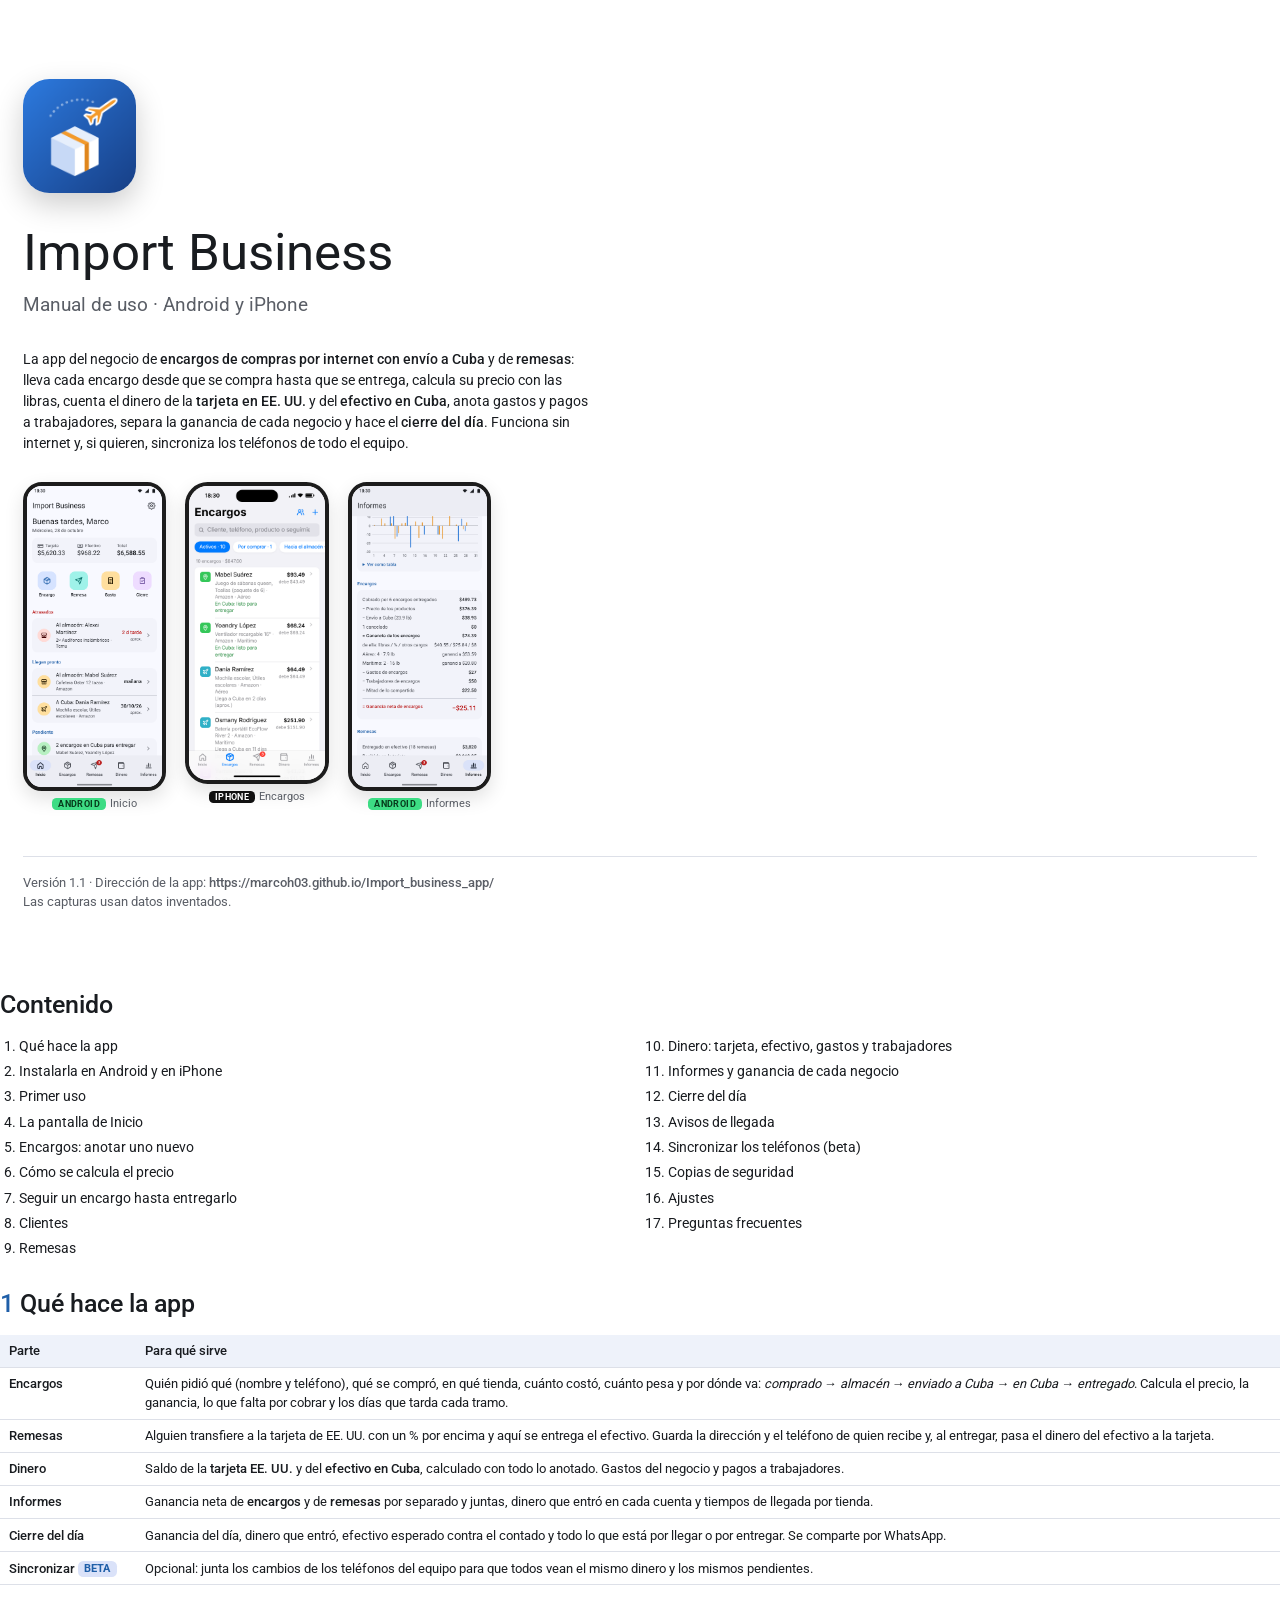
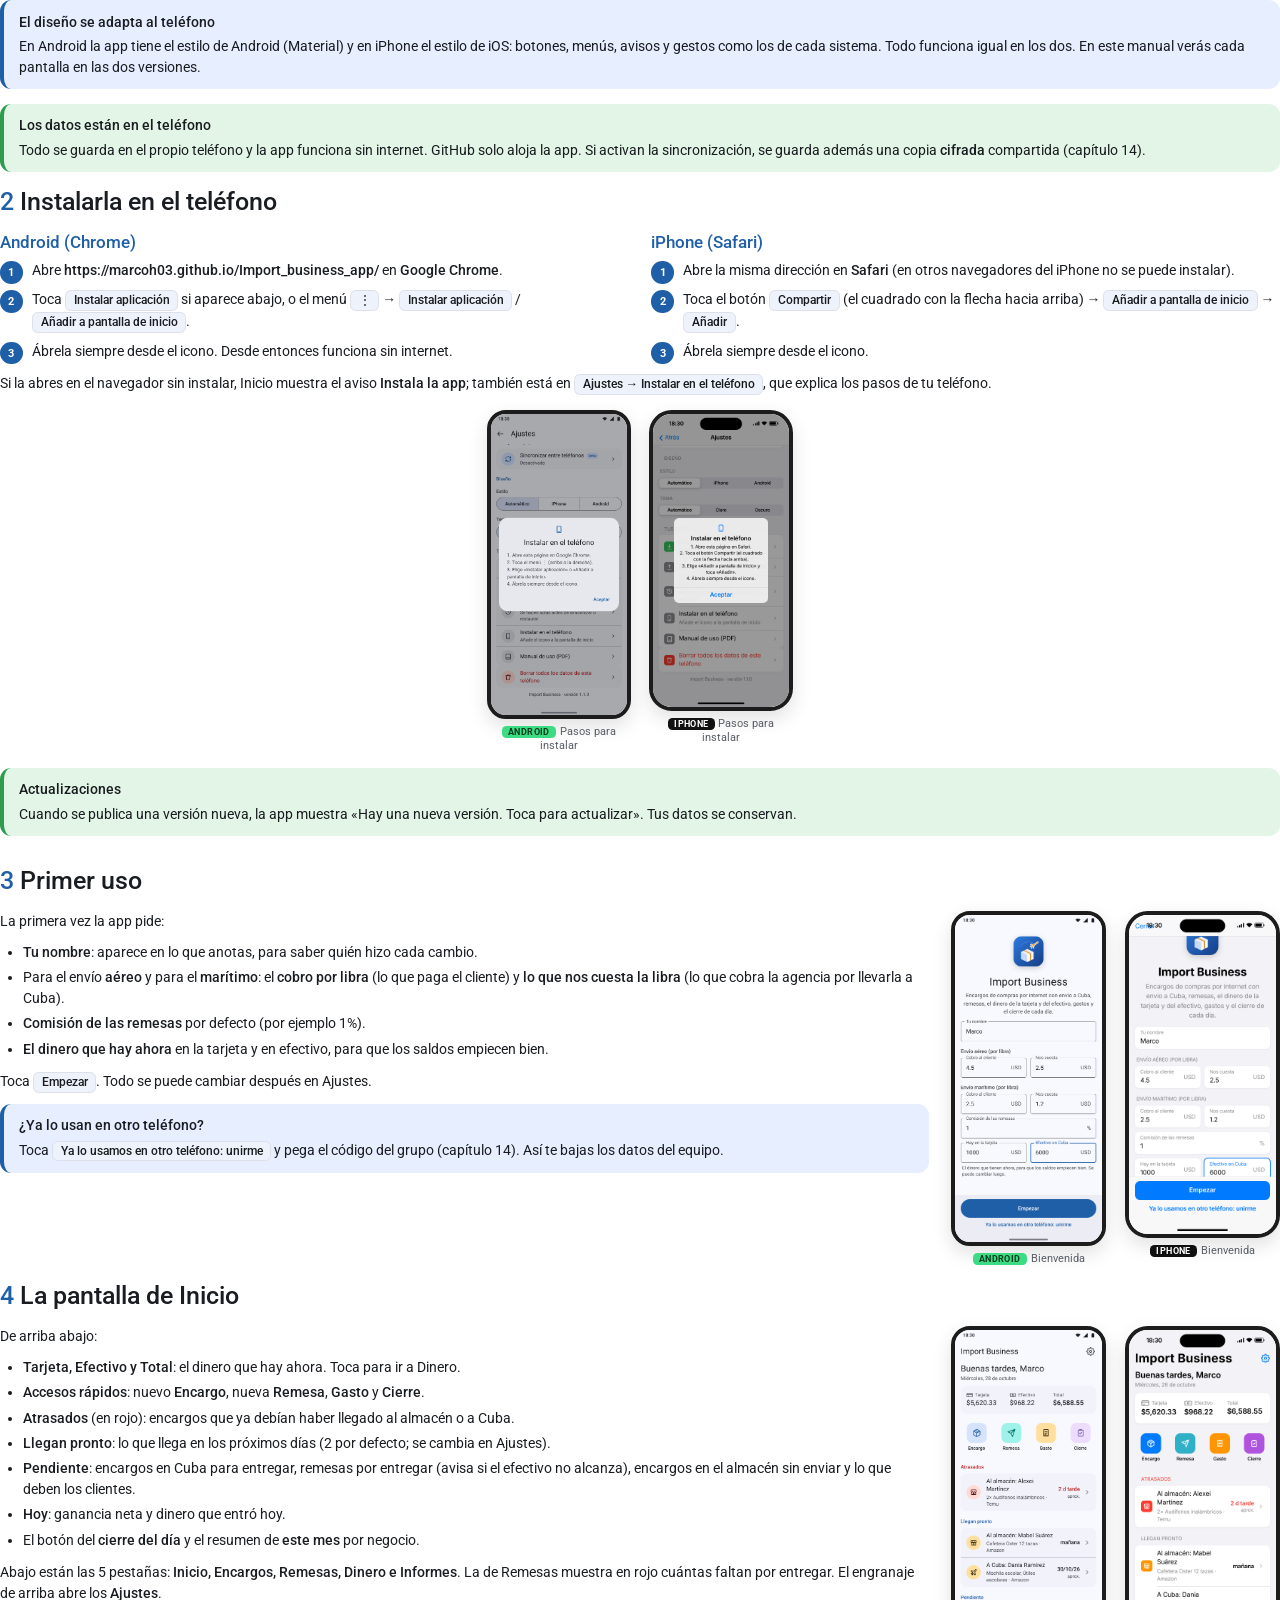
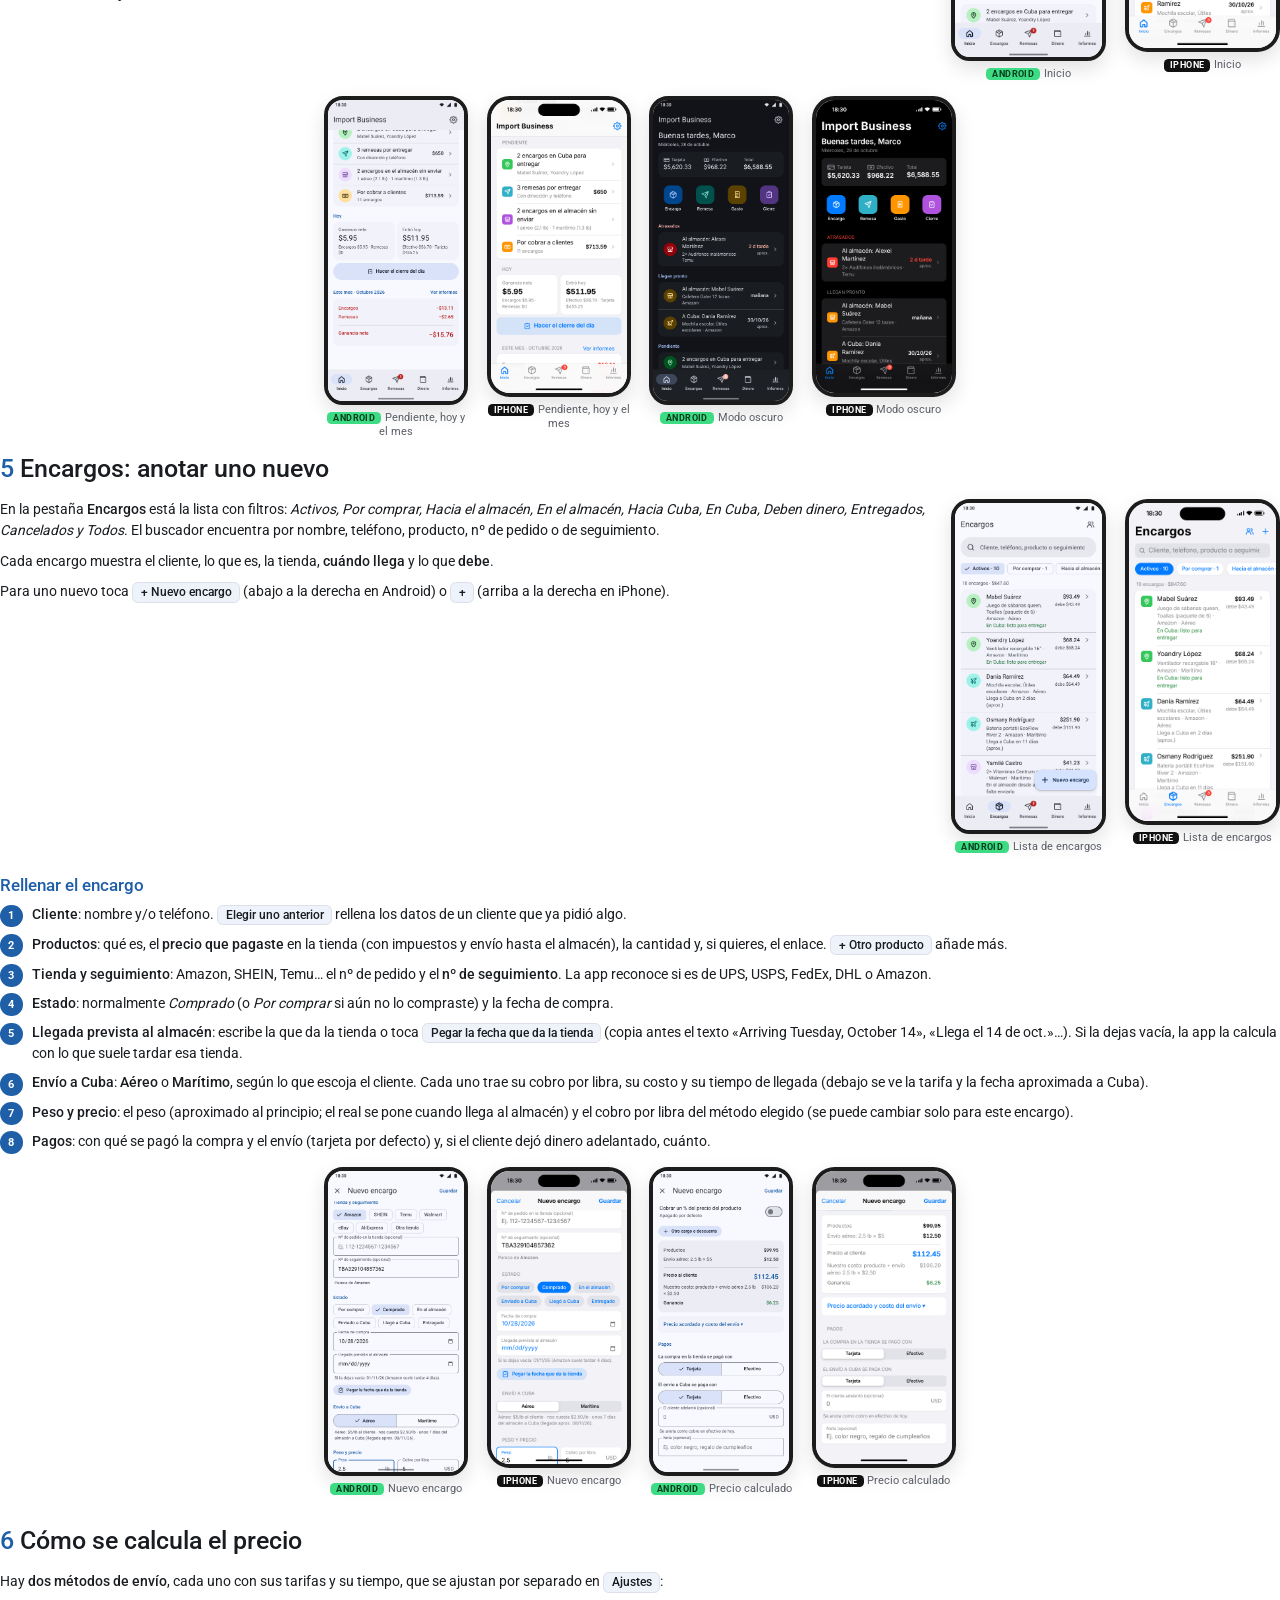
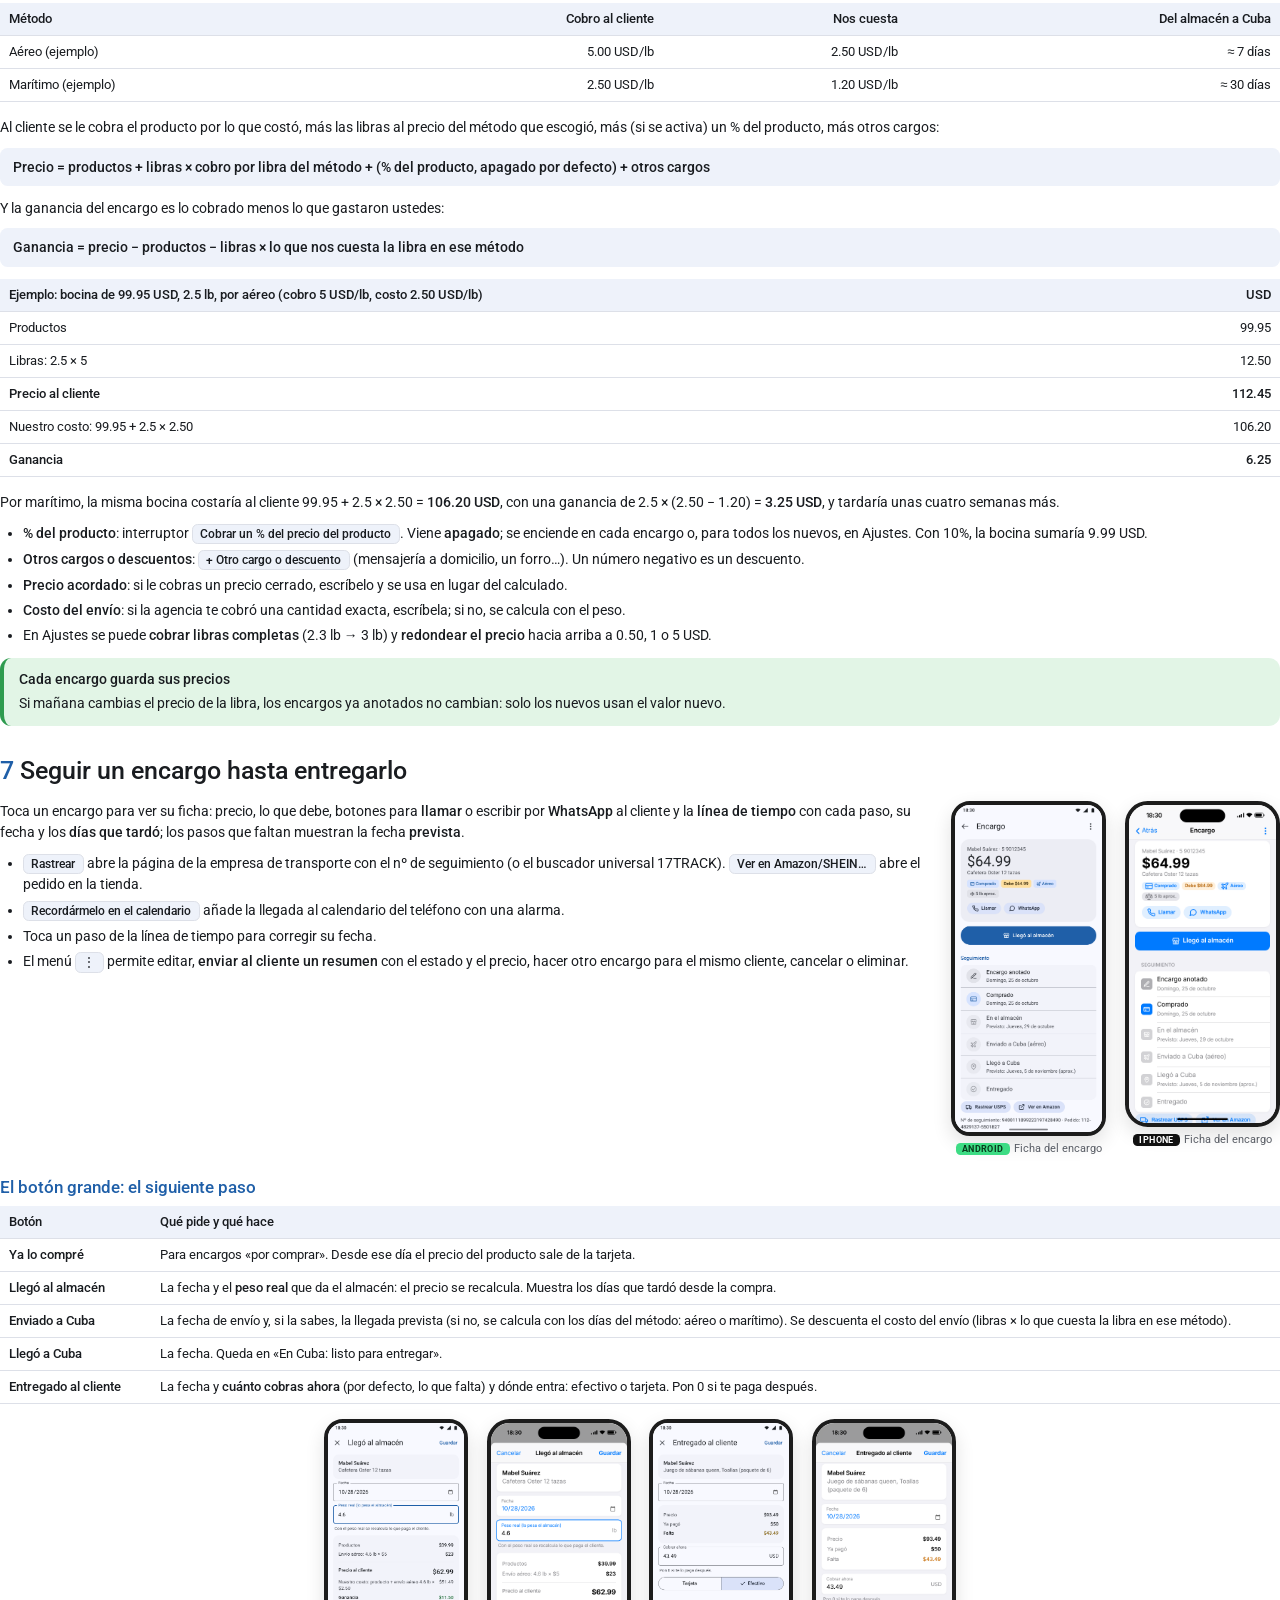
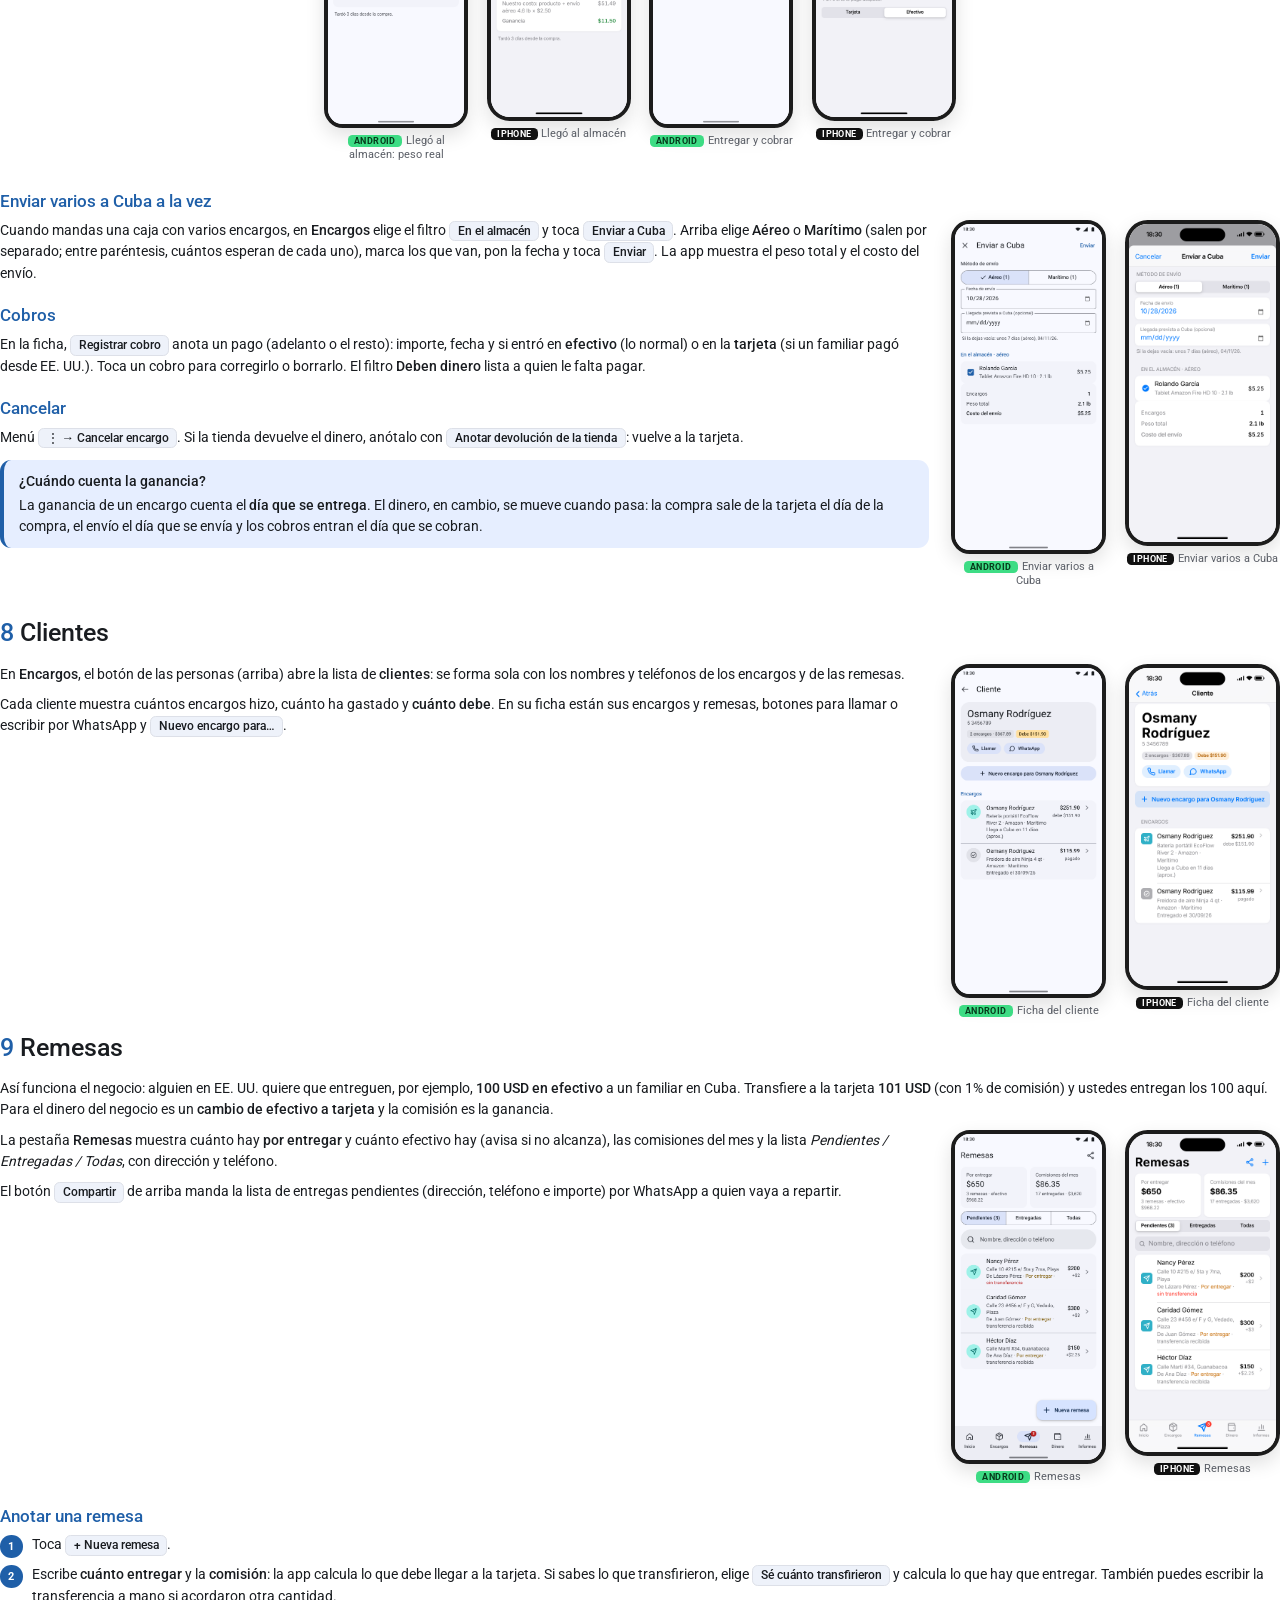
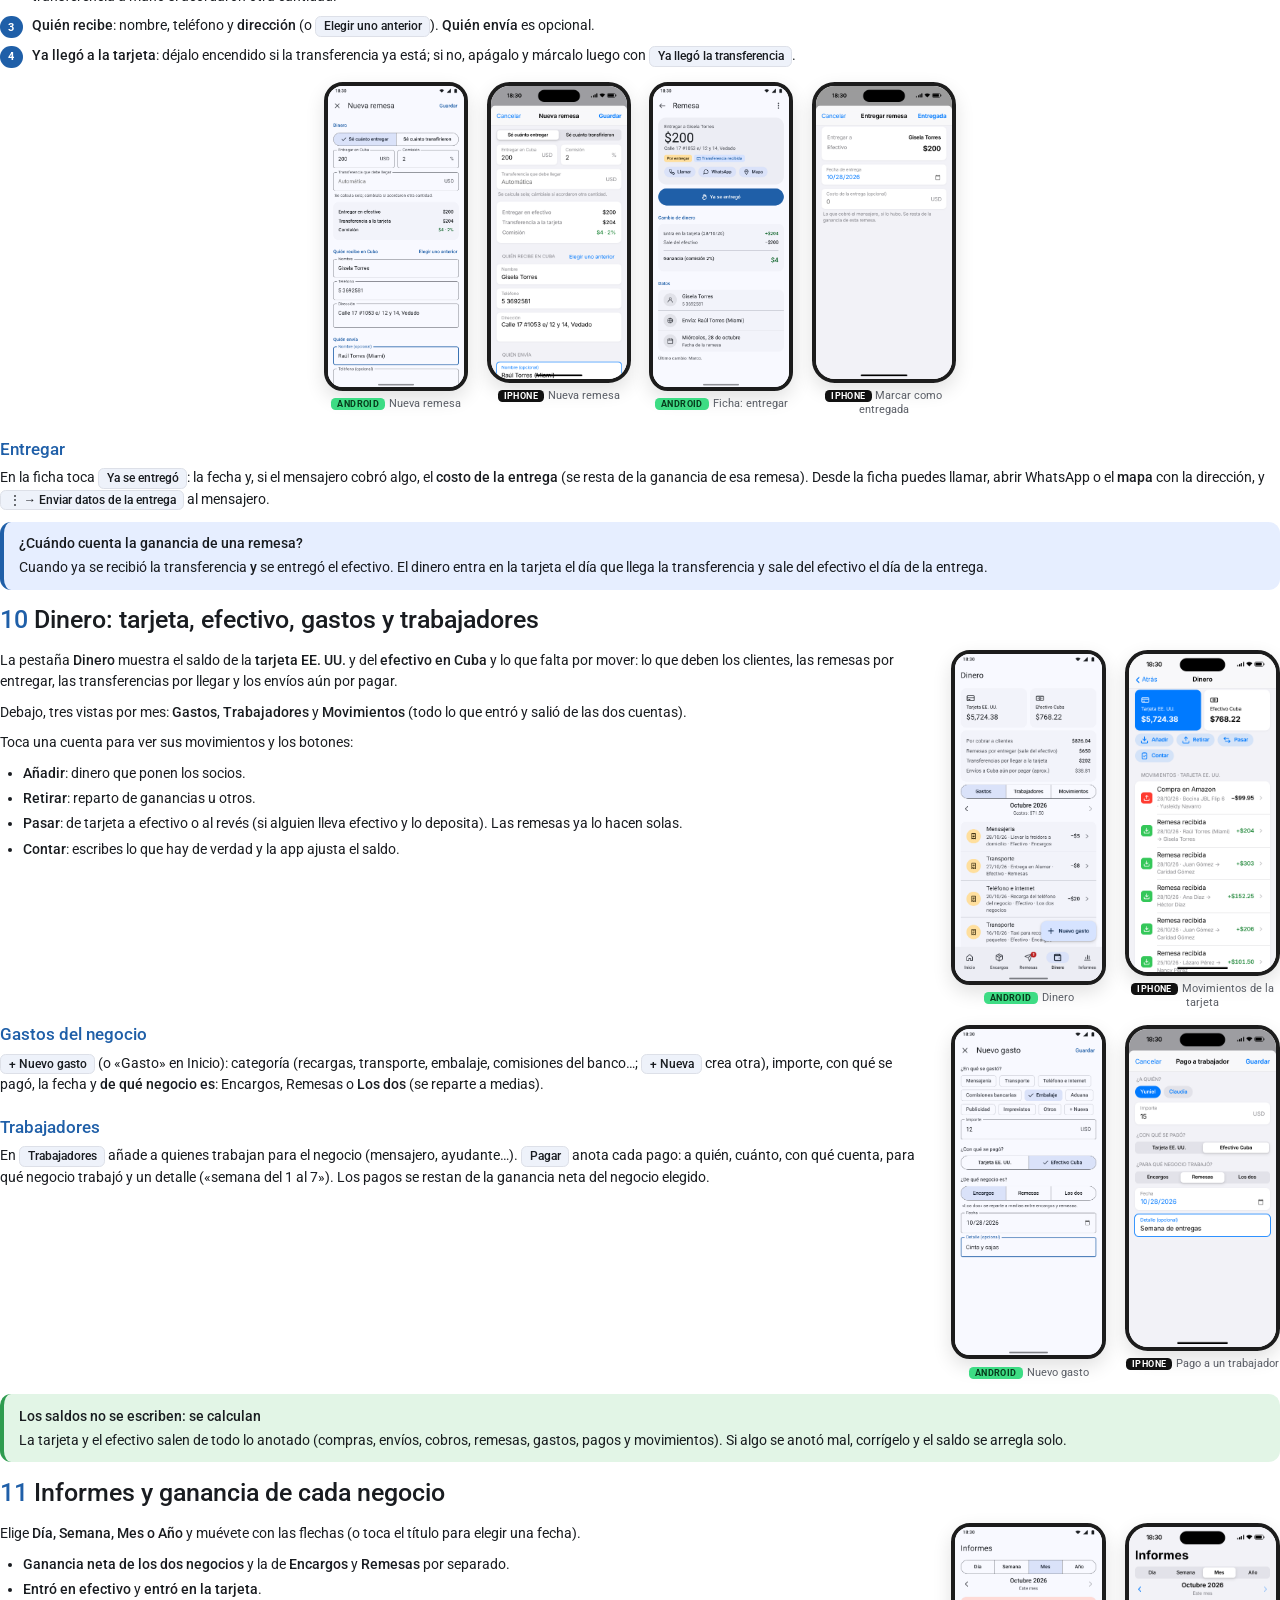
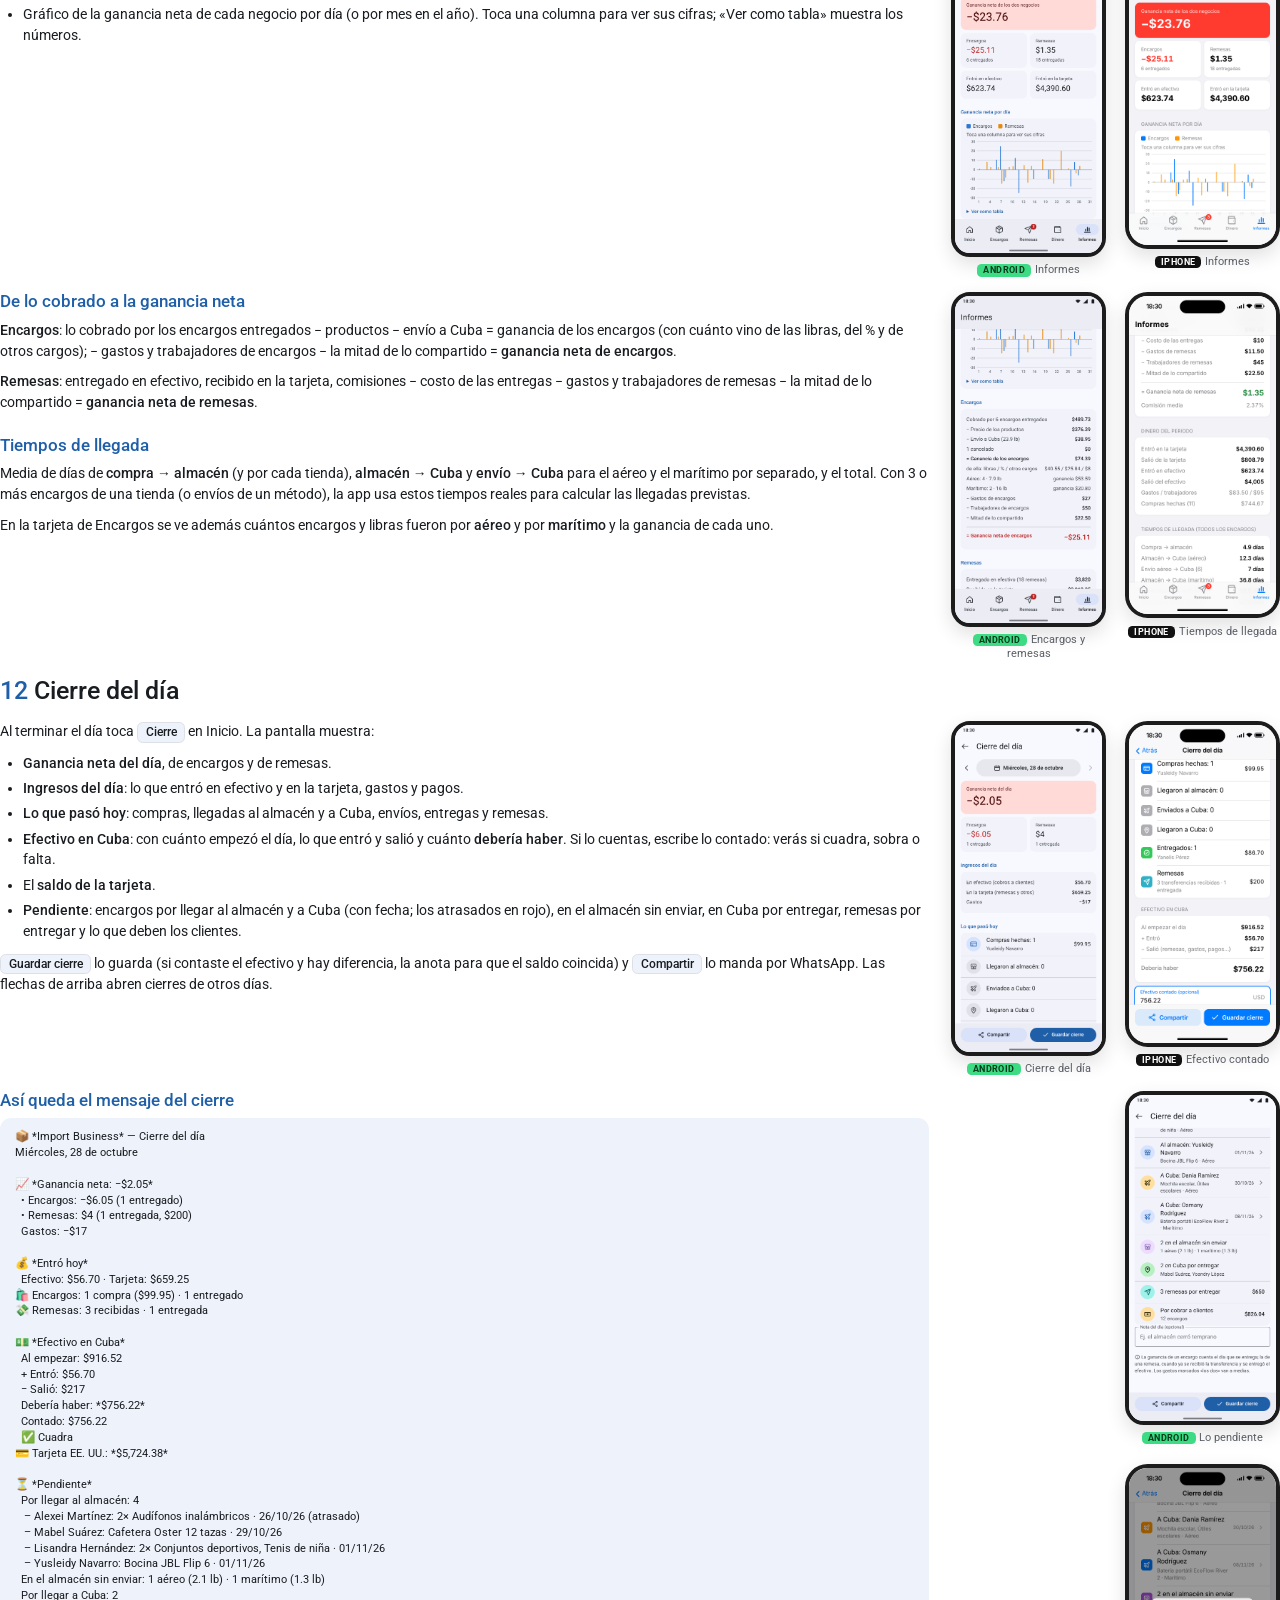
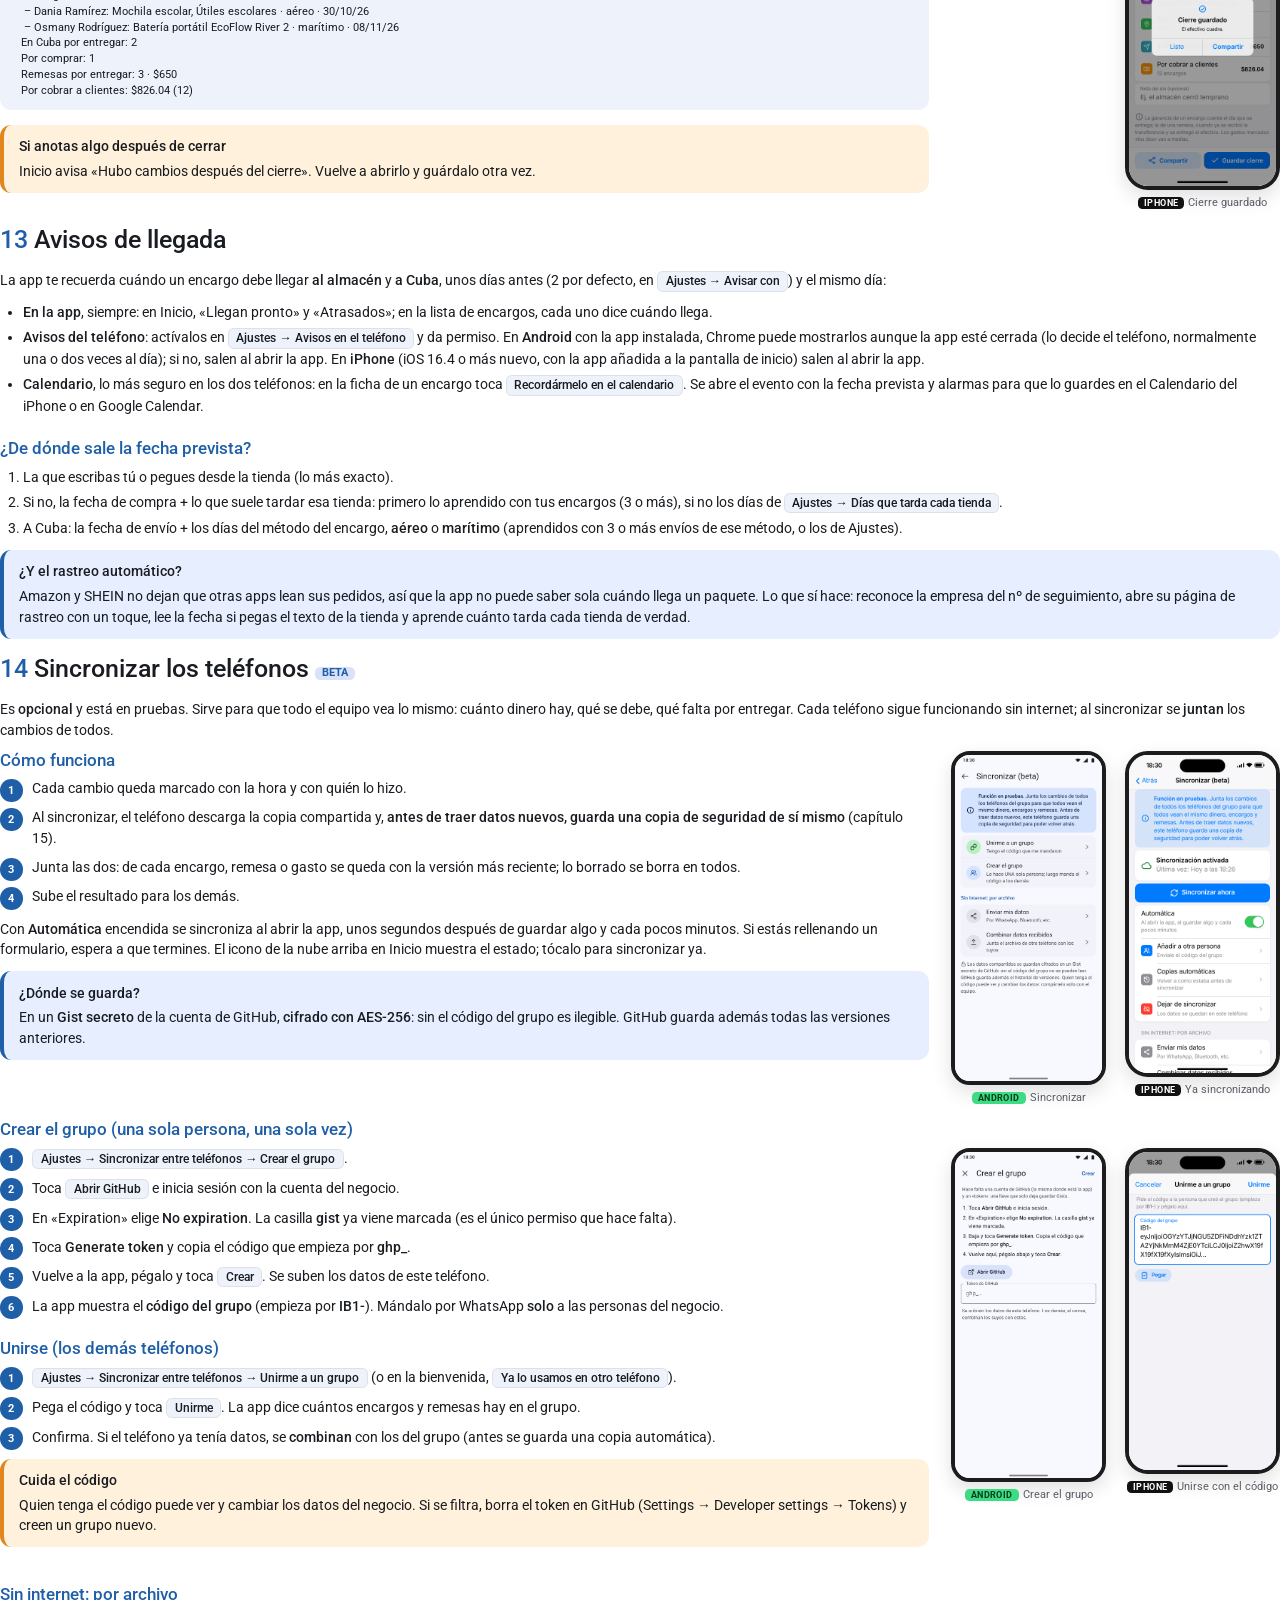
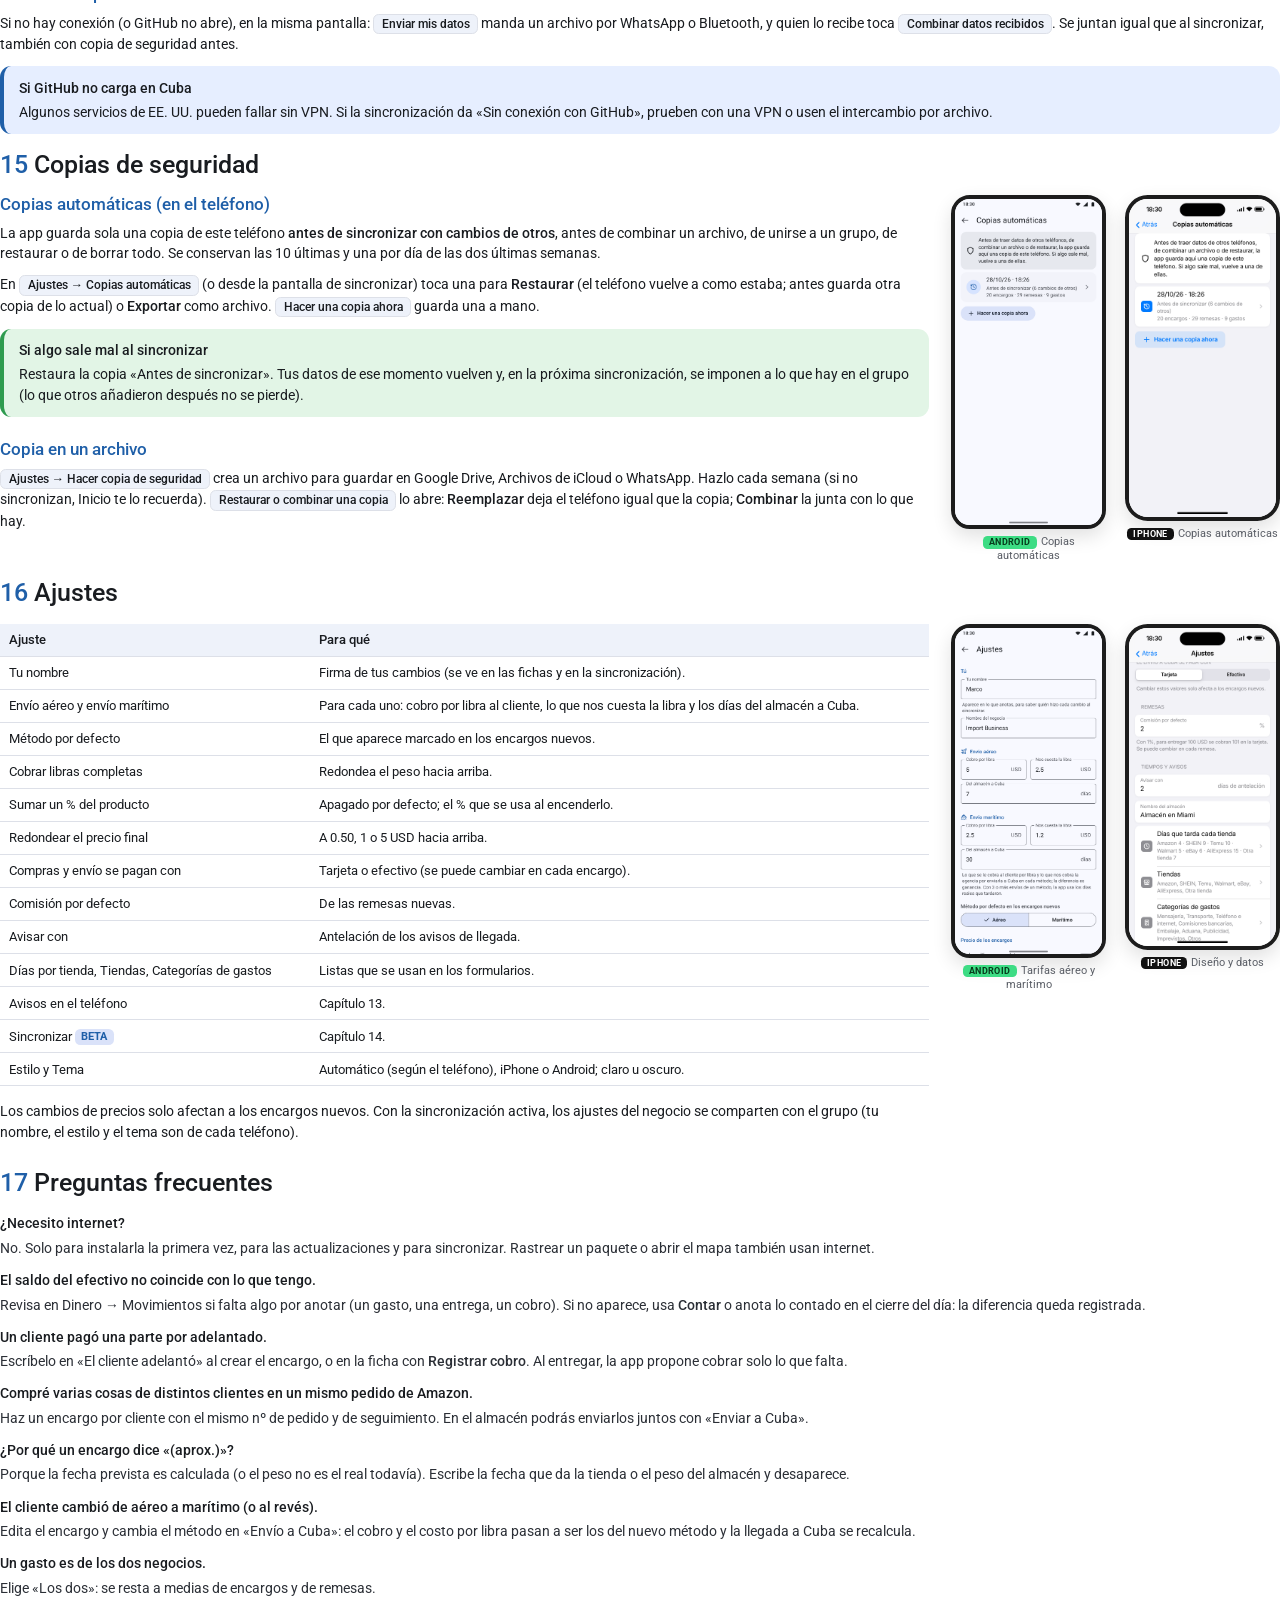
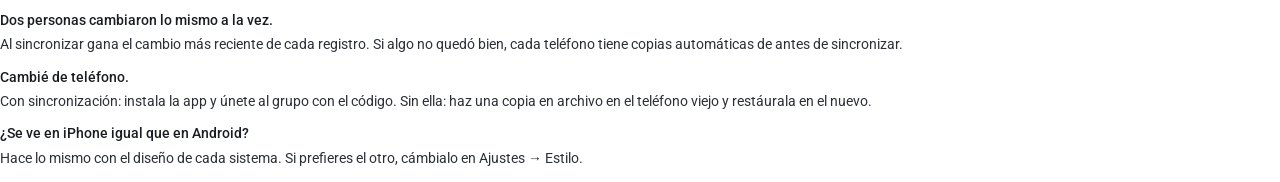
==== commit b78a78ef: "Envío aéreo y marítimo con tarifas y tiempos propios Cada encargo elige método de envío (aéreo o mar" ====
--- a/tools/manual.html
+++ b/tools/manual.html
@@ -72,7 +72,7 @@
     <figure class="ios"><img src="../preview/ios/10-encargos.png" alt=""><figcaption><span class="os i">iPhone</span>Encargos</figcaption></figure>
     <figure><img src="../preview/android/51-informes-negocios.png" alt=""><figcaption><span class="os a">Android</span>Informes</figcaption></figure>
   </div>
-  <div class="meta">Versión 1.0 · Dirección de la app: <b>https://marcoh03.github.io/Import_business_app/</b><br>Las capturas usan datos inventados.</div>
+  <div class="meta">Versión 1.1 · Dirección de la app: <b>https://marcoh03.github.io/Import_business_app/</b><br>Las capturas usan datos inventados.</div>
 </div>
 
 <section style="break-before:auto">
@@ -147,7 +147,7 @@
         <p>La primera vez la app pide:</p>
         <ul>
           <li><b>Tu nombre</b>: aparece en lo que anotas, para saber quién hizo cada cambio.</li>
-          <li><b>Cobro por libra</b> (lo que paga el cliente) y <b>lo que nos cuesta la libra</b> (lo que cobra la agencia por llevarla a Cuba).</li>
+          <li>Para el envío <b>aéreo</b> y para el <b>marítimo</b>: el <b>cobro por libra</b> (lo que paga el cliente) y <b>lo que nos cuesta la libra</b> (lo que cobra la agencia por llevarla a Cuba).</li>
           <li><b>Comisión de las remesas</b> por defecto (por ejemplo 1%).</li>
           <li><b>El dinero que hay ahora</b> en la tarjeta y en efectivo, para que los saldos empiecen bien.</li>
         </ul>
@@ -211,7 +211,8 @@
     <li><b>Tienda y seguimiento</b>: Amazon, SHEIN, Temu… el nº de pedido y el <b>nº de seguimiento</b>. La app reconoce si es de UPS, USPS, FedEx, DHL o Amazon.</li>
     <li><b>Estado</b>: normalmente <i>Comprado</i> (o <i>Por comprar</i> si aún no lo compraste) y la fecha de compra.</li>
     <li><b>Llegada prevista al almacén</b>: escribe la que da la tienda o toca <span class="k">Pegar la fecha que da la tienda</span> (copia antes el texto «Arriving Tuesday, October 14», «Llega el 14 de oct.»…). Si la dejas vacía, la app la calcula con lo que suele tardar esa tienda.</li>
-    <li><b>Peso y precio</b>: el peso (aproximado al principio; el real se pone cuando llega al almacén) y el cobro por libra.</li>
+    <li><b>Envío a Cuba</b>: <b>Aéreo</b> o <b>Marítimo</b>, según lo que escoja el cliente. Cada uno trae su cobro por libra, su costo y su tiempo de llegada (debajo se ve la tarifa y la fecha aproximada a Cuba).</li>
+    <li><b>Peso y precio</b>: el peso (aproximado al principio; el real se pone cuando llega al almacén) y el cobro por libra del método elegido (se puede cambiar solo para este encargo).</li>
     <li><b>Pagos</b>: con qué se pagó la compra y el envío (tarjeta por defecto) y, si el cliente dejó dinero adelantado, cuánto.</li>
   </ol>
   <div class="row">
@@ -224,18 +225,25 @@
 
 <section class="cont">
   <h2><span class="n">6</span>Cómo se calcula el precio</h2>
-  <p>Al cliente se le cobra el producto por lo que costó, más las libras, más (si se activa) un % del producto, más otros cargos:</p>
-  <span class="formula">Precio = productos + libras × cobro por libra + (% del producto, apagado por defecto) + otros cargos</span>
+  <p>Hay <b>dos métodos de envío</b>, cada uno con sus tarifas y su tiempo, que se ajustan por separado en <span class="k">Ajustes</span>:</p>
+  <table>
+    <tr><th>Método</th><th class="num">Cobro al cliente</th><th class="num">Nos cuesta</th><th class="num">Del almacén a Cuba</th></tr>
+    <tr><td>Aéreo (ejemplo)</td><td class="num">5.00 USD/lb</td><td class="num">2.50 USD/lb</td><td class="num">≈ 7 días</td></tr>
+    <tr><td>Marítimo (ejemplo)</td><td class="num">2.50 USD/lb</td><td class="num">1.20 USD/lb</td><td class="num">≈ 30 días</td></tr>
+  </table>
+  <p>Al cliente se le cobra el producto por lo que costó, más las libras al precio del método que escogió, más (si se activa) un % del producto, más otros cargos:</p>
+  <span class="formula">Precio = productos + libras × cobro por libra del método + (% del producto, apagado por defecto) + otros cargos</span>
   <p>Y la ganancia del encargo es lo cobrado menos lo que gastaron ustedes:</p>
-  <span class="formula">Ganancia = precio − productos − libras × lo que nos cuesta la libra</span>
+  <span class="formula">Ganancia = precio − productos − libras × lo que nos cuesta la libra en ese método</span>
   <table>
-    <tr><th>Ejemplo: bocina de 99.95 USD, 2.5 lb, cobro 5 USD/lb, costo 2.50 USD/lb</th><th class="num">USD</th></tr>
+    <tr><th>Ejemplo: bocina de 99.95 USD, 2.5 lb, por aéreo (cobro 5 USD/lb, costo 2.50 USD/lb)</th><th class="num">USD</th></tr>
     <tr><td>Productos</td><td class="num">99.95</td></tr>
     <tr><td>Libras: 2.5 × 5</td><td class="num">12.50</td></tr>
     <tr><td><b>Precio al cliente</b></td><td class="num"><b>112.45</b></td></tr>
     <tr><td>Nuestro costo: 99.95 + 2.5 × 2.50</td><td class="num">106.20</td></tr>
     <tr><td><b>Ganancia</b></td><td class="num"><b>6.25</b></td></tr>
   </table>
+  <p>Por marítimo, la misma bocina costaría al cliente 99.95 + 2.5 × 2.50 = <b>106.20 USD</b>, con una ganancia de 2.5 × (2.50 − 1.20) = <b>3.25 USD</b>, y tardaría unas cuatro semanas más.</p>
   <ul>
     <li><b>% del producto</b>: interruptor <span class="k">Cobrar un % del precio del producto</span>. Viene <b>apagado</b>; se enciende en cada encargo o, para todos los nuevos, en Ajustes. Con 10%, la bocina sumaría 9.99 USD.</li>
     <li><b>Otros cargos o descuentos</b>: <span class="k">+ Otro cargo o descuento</span> (mensajería a domicilio, un forro…). Un número negativo es un descuento.</li>
@@ -246,7 +254,7 @@
   <div class="tip"><b>Cada encargo guarda sus precios</b>Si mañana cambias el precio de la libra, los encargos ya anotados no cambian: solo los nuevos usan el valor nuevo.</div>
 </section>
 
-<section>
+<section class="cont">
   <h2><span class="n">7</span>Seguir un encargo hasta entregarlo</h2>
   <div class="split">
     <div class="txt">
@@ -268,7 +276,7 @@
     <tr><th style="width:40mm">Botón</th><th>Qué pide y qué hace</th></tr>
     <tr><td><b>Ya lo compré</b></td><td>Para encargos «por comprar». Desde ese día el precio del producto sale de la tarjeta.</td></tr>
     <tr><td><b>Llegó al almacén</b></td><td>La fecha y el <b>peso real</b> que da el almacén: el precio se recalcula. Muestra los días que tardó desde la compra.</td></tr>
-    <tr><td><b>Enviado a Cuba</b></td><td>La fecha de envío y, si la sabes, la llegada prevista. Se descuenta el costo del envío (libras × lo que cuesta la libra).</td></tr>
+    <tr><td><b>Enviado a Cuba</b></td><td>La fecha de envío y, si la sabes, la llegada prevista (si no, se calcula con los días del método: aéreo o marítimo). Se descuenta el costo del envío (libras × lo que cuesta la libra en ese método).</td></tr>
     <tr><td><b>Llegó a Cuba</b></td><td>La fecha. Queda en «En Cuba: listo para entregar».</td></tr>
     <tr><td><b>Entregado al cliente</b></td><td>La fecha y <b>cuánto cobras ahora</b> (por defecto, lo que falta) y dónde entra: efectivo o tarjeta. Pon 0 si te paga después.</td></tr>
   </table>
@@ -284,7 +292,7 @@
   <h3>Enviar varios a Cuba a la vez</h3>
   <div class="split">
     <div class="txt">
-      <p>Cuando mandas una caja con varios encargos, en <b>Encargos</b> elige el filtro <span class="k">En el almacén</span> y toca <span class="k">Enviar a Cuba</span>. Marca los que van, pon la fecha y toca <span class="k">Enviar</span>. La app muestra el peso total y el costo del envío.</p>
+      <p>Cuando mandas una caja con varios encargos, en <b>Encargos</b> elige el filtro <span class="k">En el almacén</span> y toca <span class="k">Enviar a Cuba</span>. Arriba elige <b>Aéreo</b> o <b>Marítimo</b> (salen por separado; entre paréntesis, cuántos esperan de cada uno), marca los que van, pon la fecha y toca <span class="k">Enviar</span>. La app muestra el peso total y el costo del envío.</p>
       <h3>Cobros</h3>
       <p>En la ficha, <span class="k">Registrar cobro</span> anota un pago (adelanto o el resto): importe, fecha y si entró en <b>efectivo</b> (lo normal) o en la <b>tarjeta</b> (si un familiar pagó desde EE. UU.). Toca un cobro para corregirlo o borrarlo. El filtro <b>Deben dinero</b> lista a quien le falta pagar.</p>
       <h3>Cancelar</h3>
@@ -399,7 +407,8 @@
       <p><b>Encargos</b>: lo cobrado por los encargos entregados − productos − envío a Cuba = ganancia de los encargos (con cuánto vino de las libras, del % y de otros cargos); − gastos y trabajadores de encargos − la mitad de lo compartido = <b>ganancia neta de encargos</b>.</p>
       <p><b>Remesas</b>: entregado en efectivo, recibido en la tarjeta, comisiones − costo de las entregas − gastos y trabajadores de remesas − la mitad de lo compartido = <b>ganancia neta de remesas</b>.</p>
       <h3>Tiempos de llegada</h3>
-      <p>Media de días de <b>compra → almacén</b> (y por cada tienda), <b>almacén → Cuba</b>, <b>envío → Cuba</b> y el total. Con 3 o más encargos de una tienda, la app usa estos tiempos reales para calcular las llegadas previstas.</p>
+      <p>Media de días de <b>compra → almacén</b> (y por cada tienda), <b>almacén → Cuba</b> y <b>envío → Cuba</b> para el aéreo y el marítimo por separado, y el total. Con 3 o más encargos de una tienda (o envíos de un método), la app usa estos tiempos reales para calcular las llegadas previstas.</p>
+      <p>En la tarjeta de Encargos se ve además cuántos encargos y libras fueron por <b>aéreo</b> y por <b>marítimo</b> y la ganancia de cada uno.</p>
     </div>
     <div class="pair">
       <figure><img src="../preview/android/51-informes-negocios.png" alt=""><figcaption><span class="os a">Android</span>Encargos y remesas</figcaption></figure>
@@ -456,7 +465,7 @@
   <ol>
     <li>La que escribas tú o pegues desde la tienda (lo más exacto).</li>
     <li>Si no, la fecha de compra + lo que suele tardar esa tienda: primero lo aprendido con tus encargos (3 o más), si no los días de <span class="k">Ajustes → Días que tarda cada tienda</span>.</li>
-    <li>A Cuba: la fecha de envío + los días del almacén a Cuba (aprendidos o de Ajustes).</li>
+    <li>A Cuba: la fecha de envío + los días del método del encargo, <b>aéreo</b> o <b>marítimo</b> (aprendidos con 3 o más envíos de ese método, o los de Ajustes).</li>
   </ol>
   <div class="note"><b>¿Y el rastreo automático?</b>Amazon y SHEIN no dejan que otras apps lean sus pedidos, así que la app no puede saber sola cuándo llega un paquete. Lo que sí hace: reconoce la empresa del nº de seguimiento, abre su página de rastreo con un toque, lee la fecha si pegas el texto de la tienda y aprende cuánto tarda cada tienda de verdad.</div>
 </section>
@@ -538,13 +547,14 @@
       <table>
         <tr><th>Ajuste</th><th>Para qué</th></tr>
         <tr><td>Tu nombre</td><td>Firma de tus cambios (se ve en las fichas y en la sincronización).</td></tr>
-        <tr><td>Cobro por libra / Nos cuesta la libra</td><td>Precio de las libras al cliente y su costo real.</td></tr>
+        <tr><td>Envío aéreo y envío marítimo</td><td>Para cada uno: cobro por libra al cliente, lo que nos cuesta la libra y los días del almacén a Cuba.</td></tr>
+        <tr><td>Método por defecto</td><td>El que aparece marcado en los encargos nuevos.</td></tr>
         <tr><td>Cobrar libras completas</td><td>Redondea el peso hacia arriba.</td></tr>
         <tr><td>Sumar un % del producto</td><td>Apagado por defecto; el % que se usa al encenderlo.</td></tr>
         <tr><td>Redondear el precio final</td><td>A 0.50, 1 o 5 USD hacia arriba.</td></tr>
         <tr><td>Compras y envío se pagan con</td><td>Tarjeta o efectivo (se puede cambiar en cada encargo).</td></tr>
         <tr><td>Comisión por defecto</td><td>De las remesas nuevas.</td></tr>
-        <tr><td>Del almacén a Cuba / Avisar con</td><td>Días que tarda el envío y antelación de los avisos.</td></tr>
+        <tr><td>Avisar con</td><td>Antelación de los avisos de llegada.</td></tr>
         <tr><td>Días por tienda, Tiendas, Categorías de gastos</td><td>Listas que se usan en los formularios.</td></tr>
         <tr><td>Avisos en el teléfono</td><td>Capítulo 13.</td></tr>
         <tr><td>Sincronizar <span class="badge">BETA</span></td><td>Capítulo 14.</td></tr>
@@ -553,7 +563,7 @@
       <p>Los cambios de precios solo afectan a los encargos nuevos. Con la sincronización activa, los ajustes del negocio se comparten con el grupo (tu nombre, el estilo y el tema son de cada teléfono).</p>
     </div>
     <div class="pair">
-      <figure><img src="../preview/android/70-ajustes.png" alt=""><figcaption><span class="os a">Android</span>Ajustes</figcaption></figure>
+      <figure><img src="../preview/android/69-ajustes-envios.png" alt=""><figcaption><span class="os a">Android</span>Tarifas aéreo y marítimo</figcaption></figure>
       <figure class="ios"><img src="../preview/ios/71-ajustes-abajo.png" alt=""><figcaption><span class="os i">iPhone</span>Diseño y datos</figcaption></figure>
     </div>
   </div>
@@ -572,6 +582,8 @@
     <dd>Haz un encargo por cliente con el mismo nº de pedido y de seguimiento. En el almacén podrás enviarlos juntos con «Enviar a Cuba».</dd>
     <dt>¿Por qué un encargo dice «(aprox.)»?</dt>
     <dd>Porque la fecha prevista es calculada (o el peso no es el real todavía). Escribe la fecha que da la tienda o el peso del almacén y desaparece.</dd>
+    <dt>El cliente cambió de aéreo a marítimo (o al revés).</dt>
+    <dd>Edita el encargo y cambia el método en «Envío a Cuba»: el cobro y el costo por libra pasan a ser los del nuevo método y la llegada a Cuba se recalcula.</dd>
     <dt>Un gasto es de los dos negocios.</dt>
     <dd>Elige «Los dos»: se resta a medias de encargos y de remesas.</dd>
     <dt>Dos personas cambiaron lo mismo a la vez.</dt>
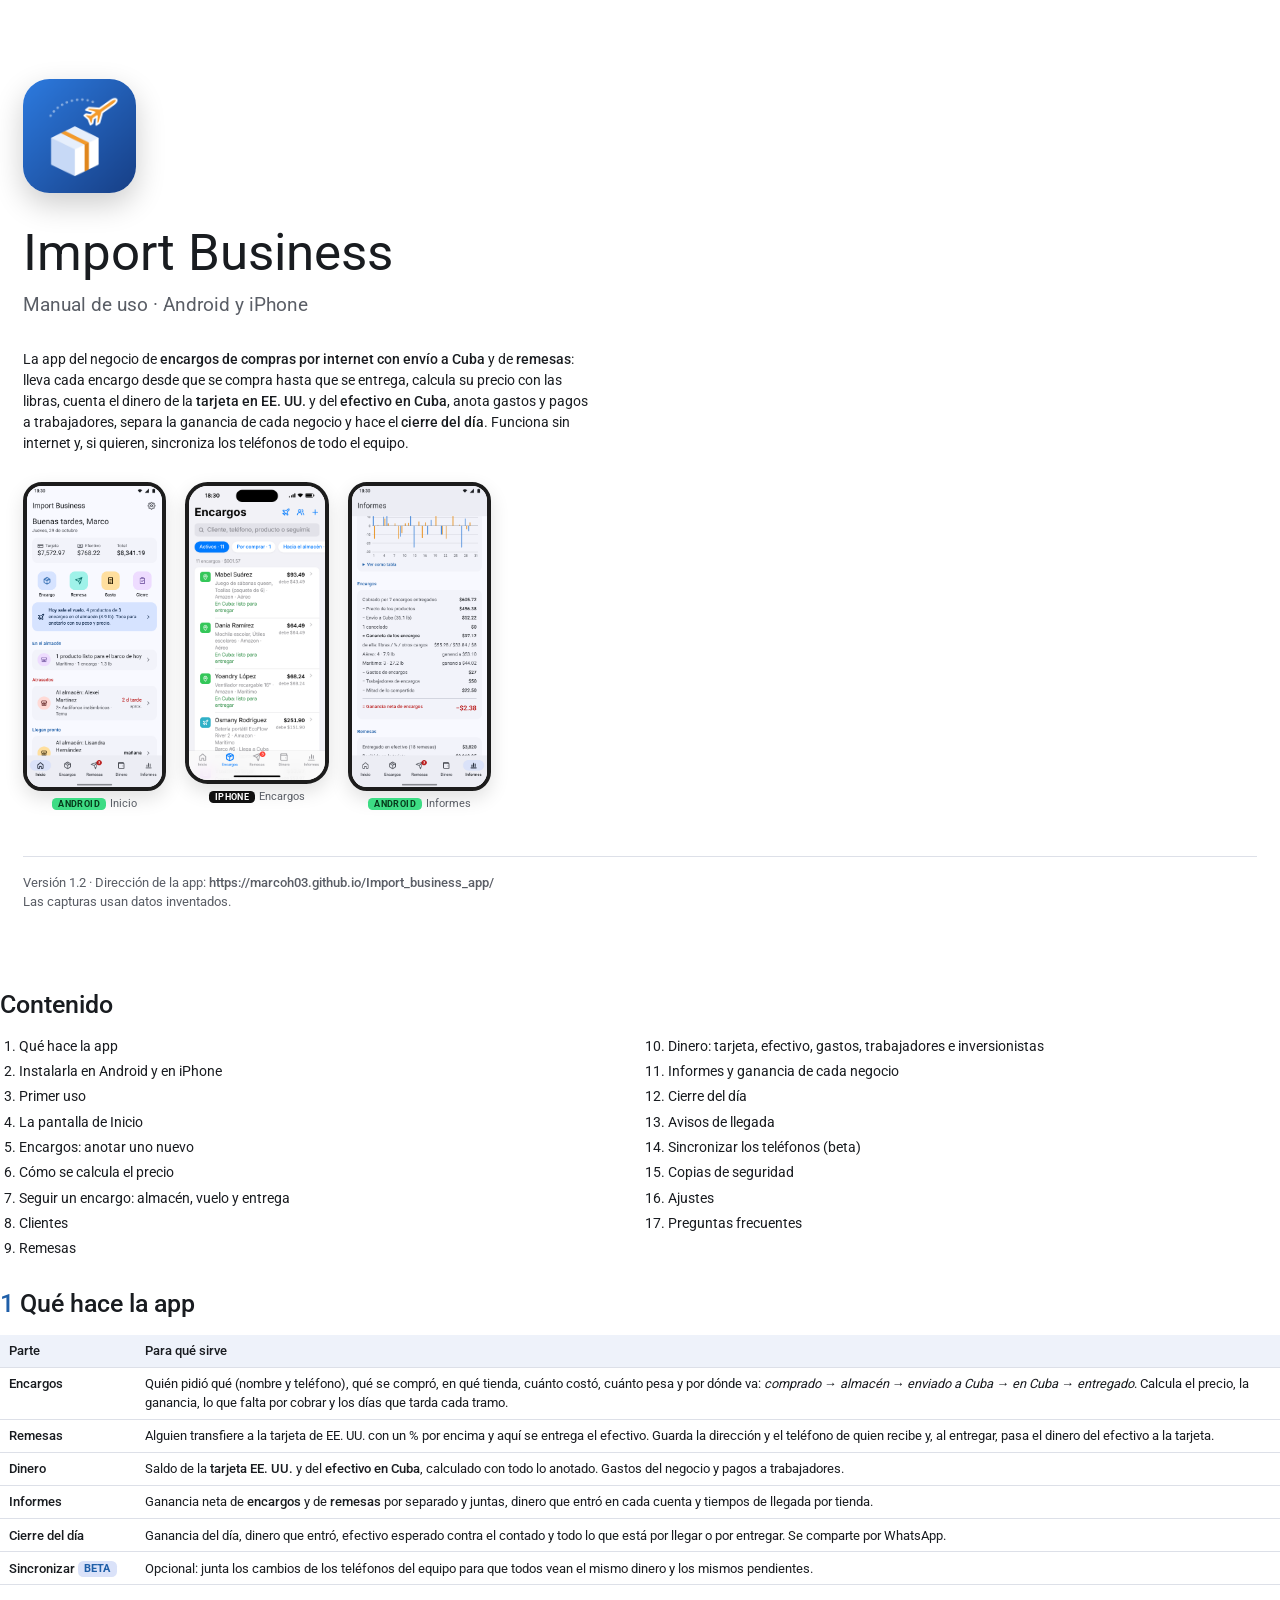
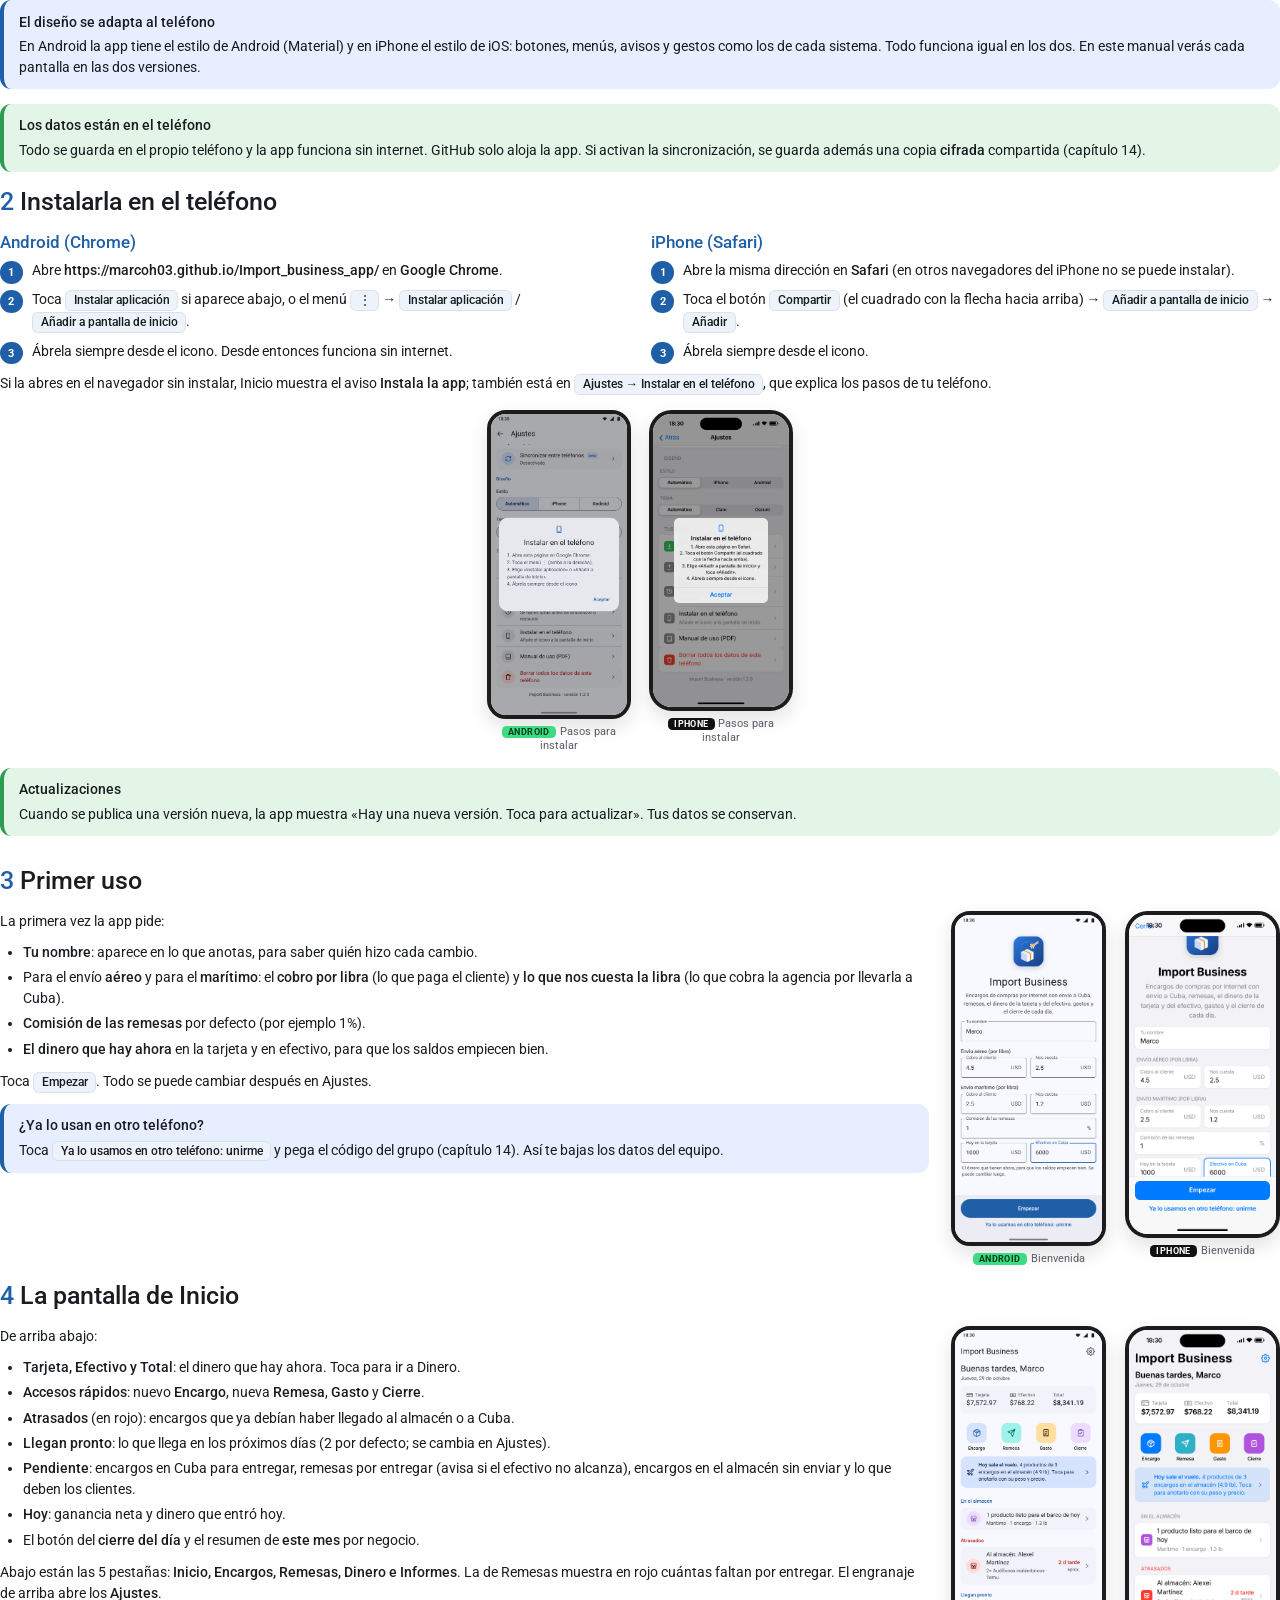
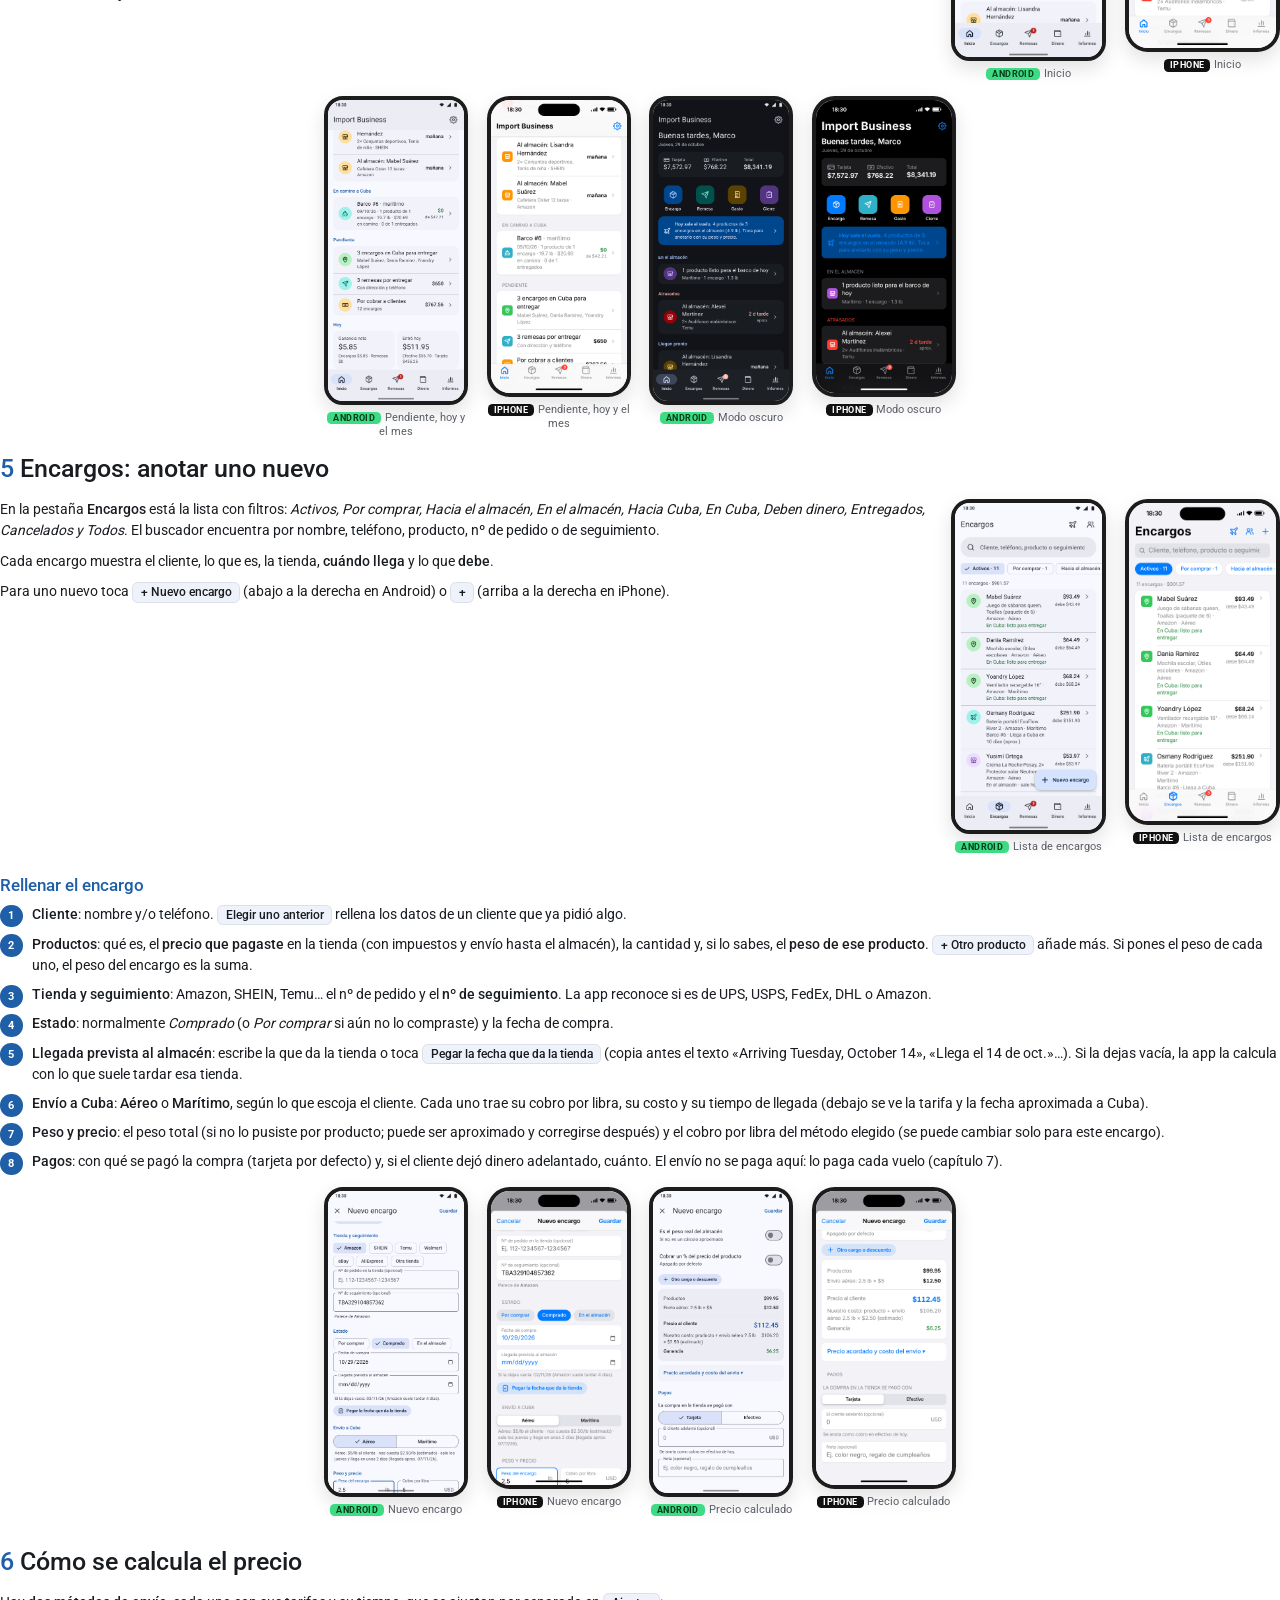
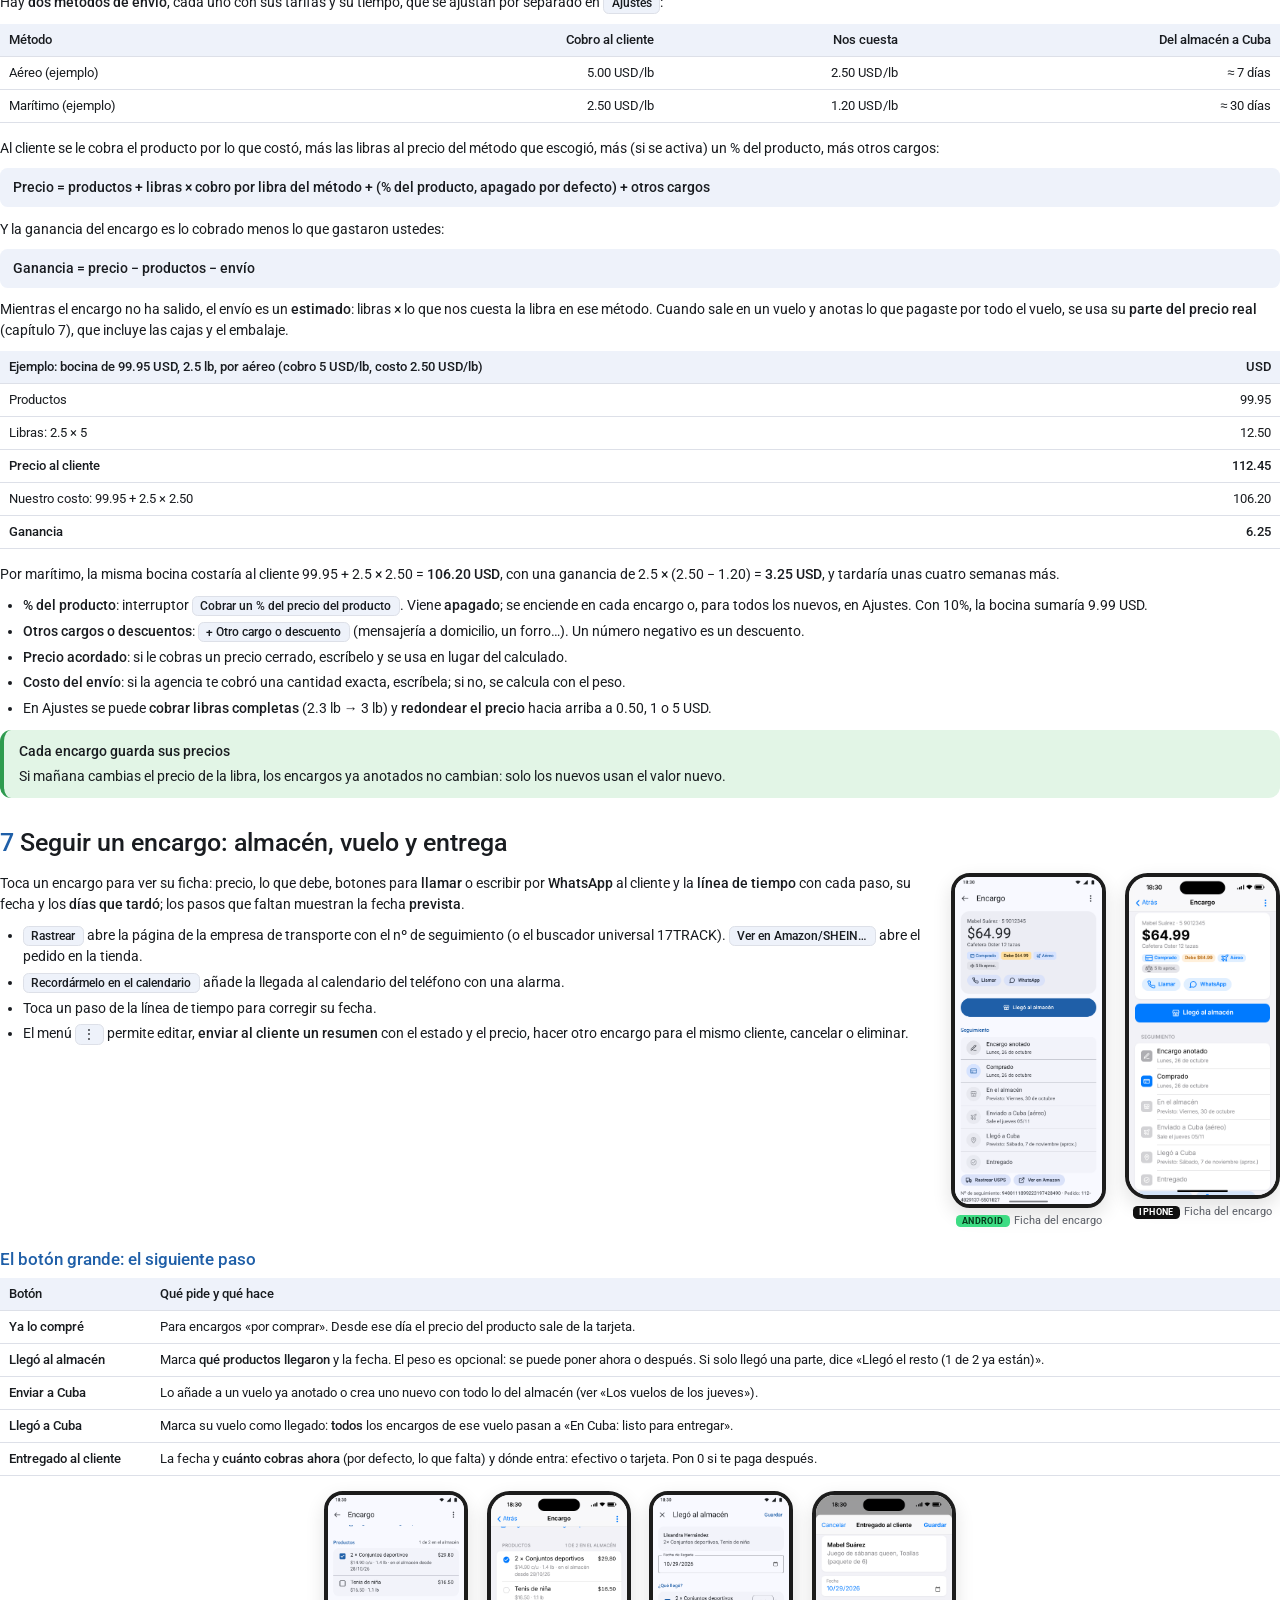
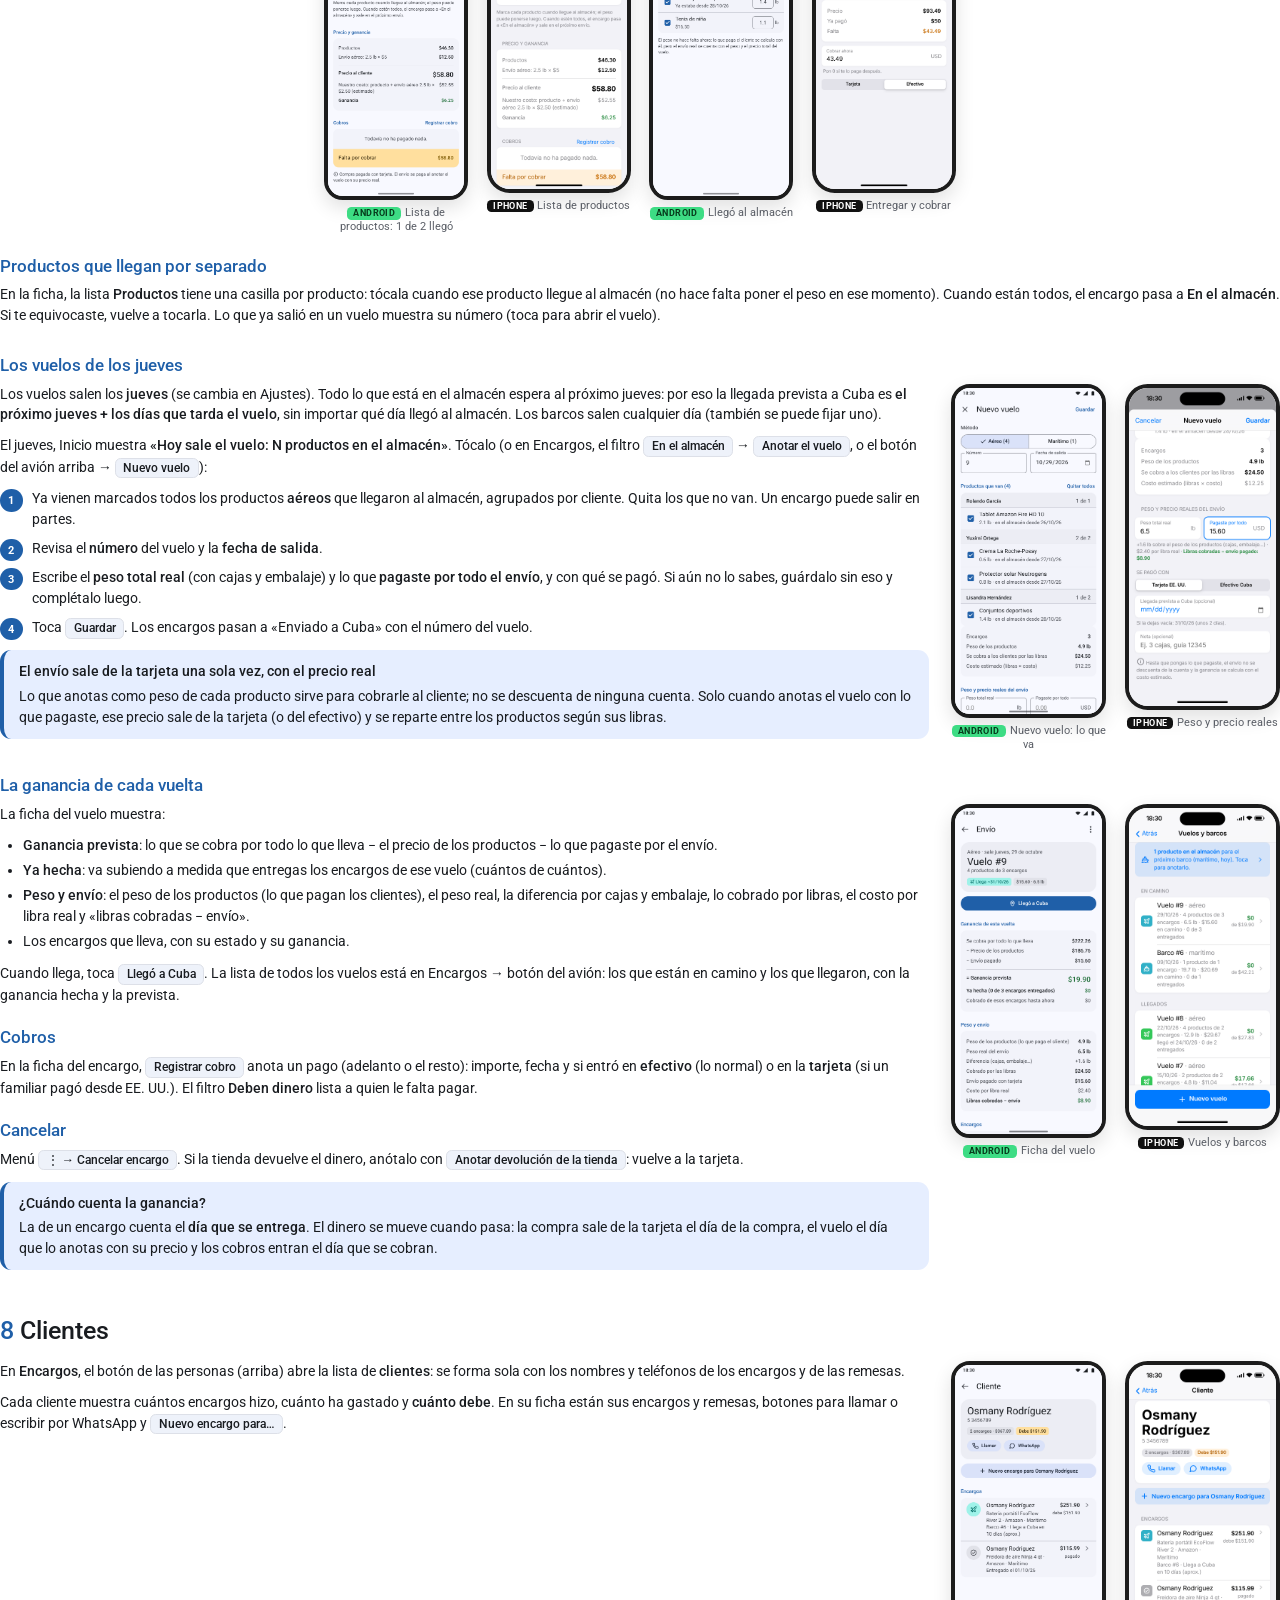
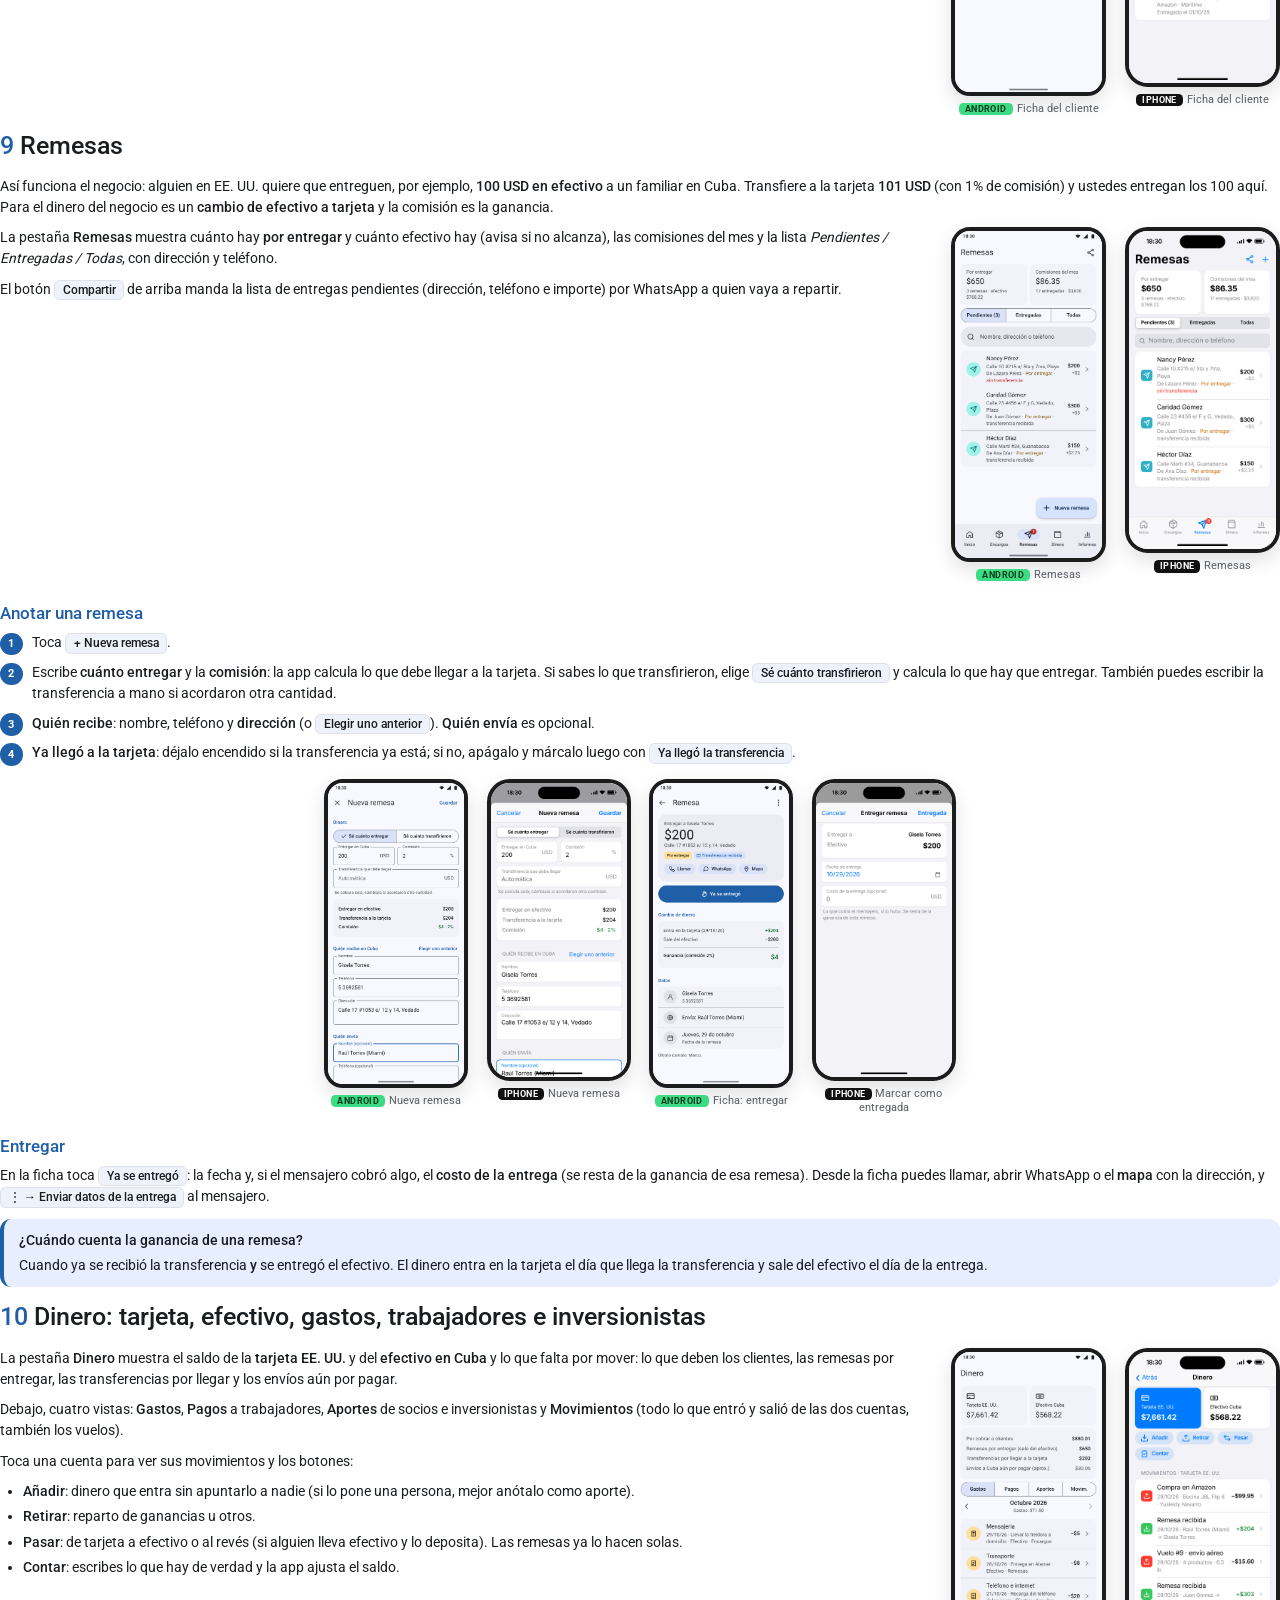
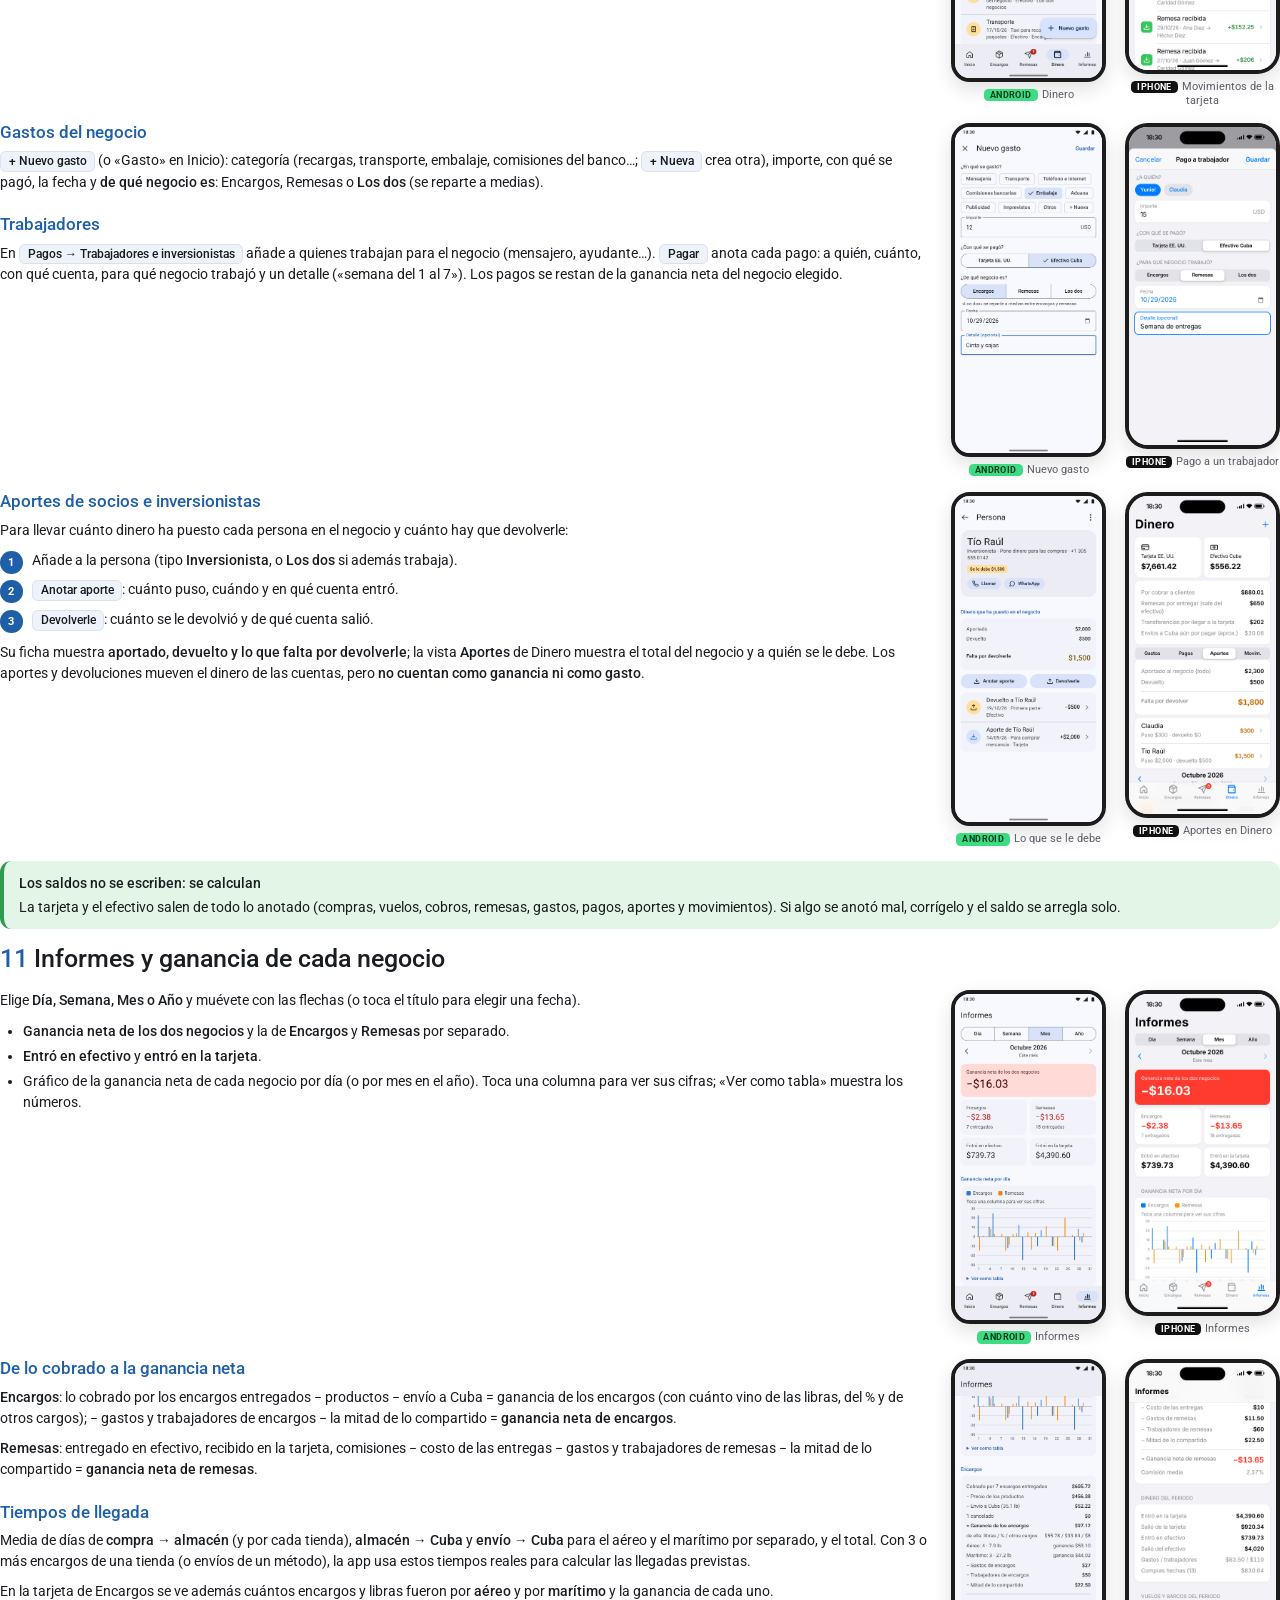
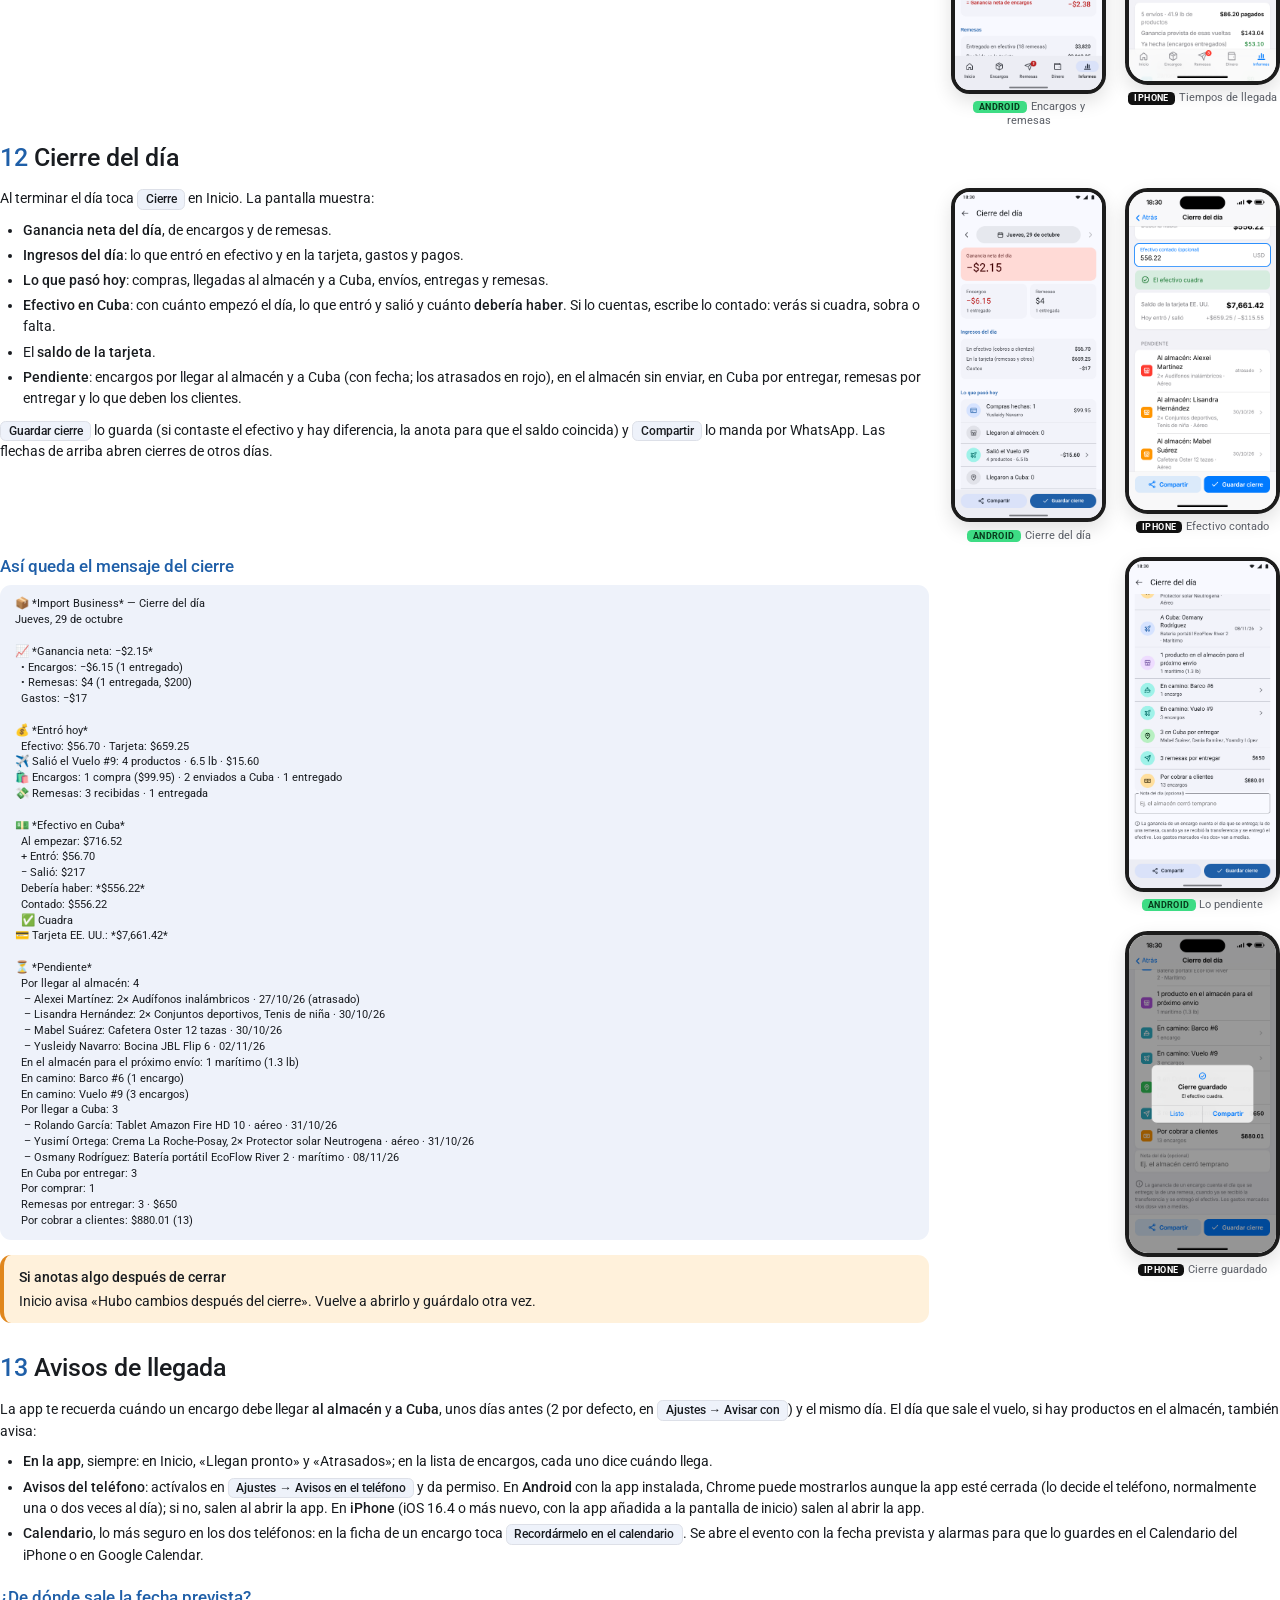
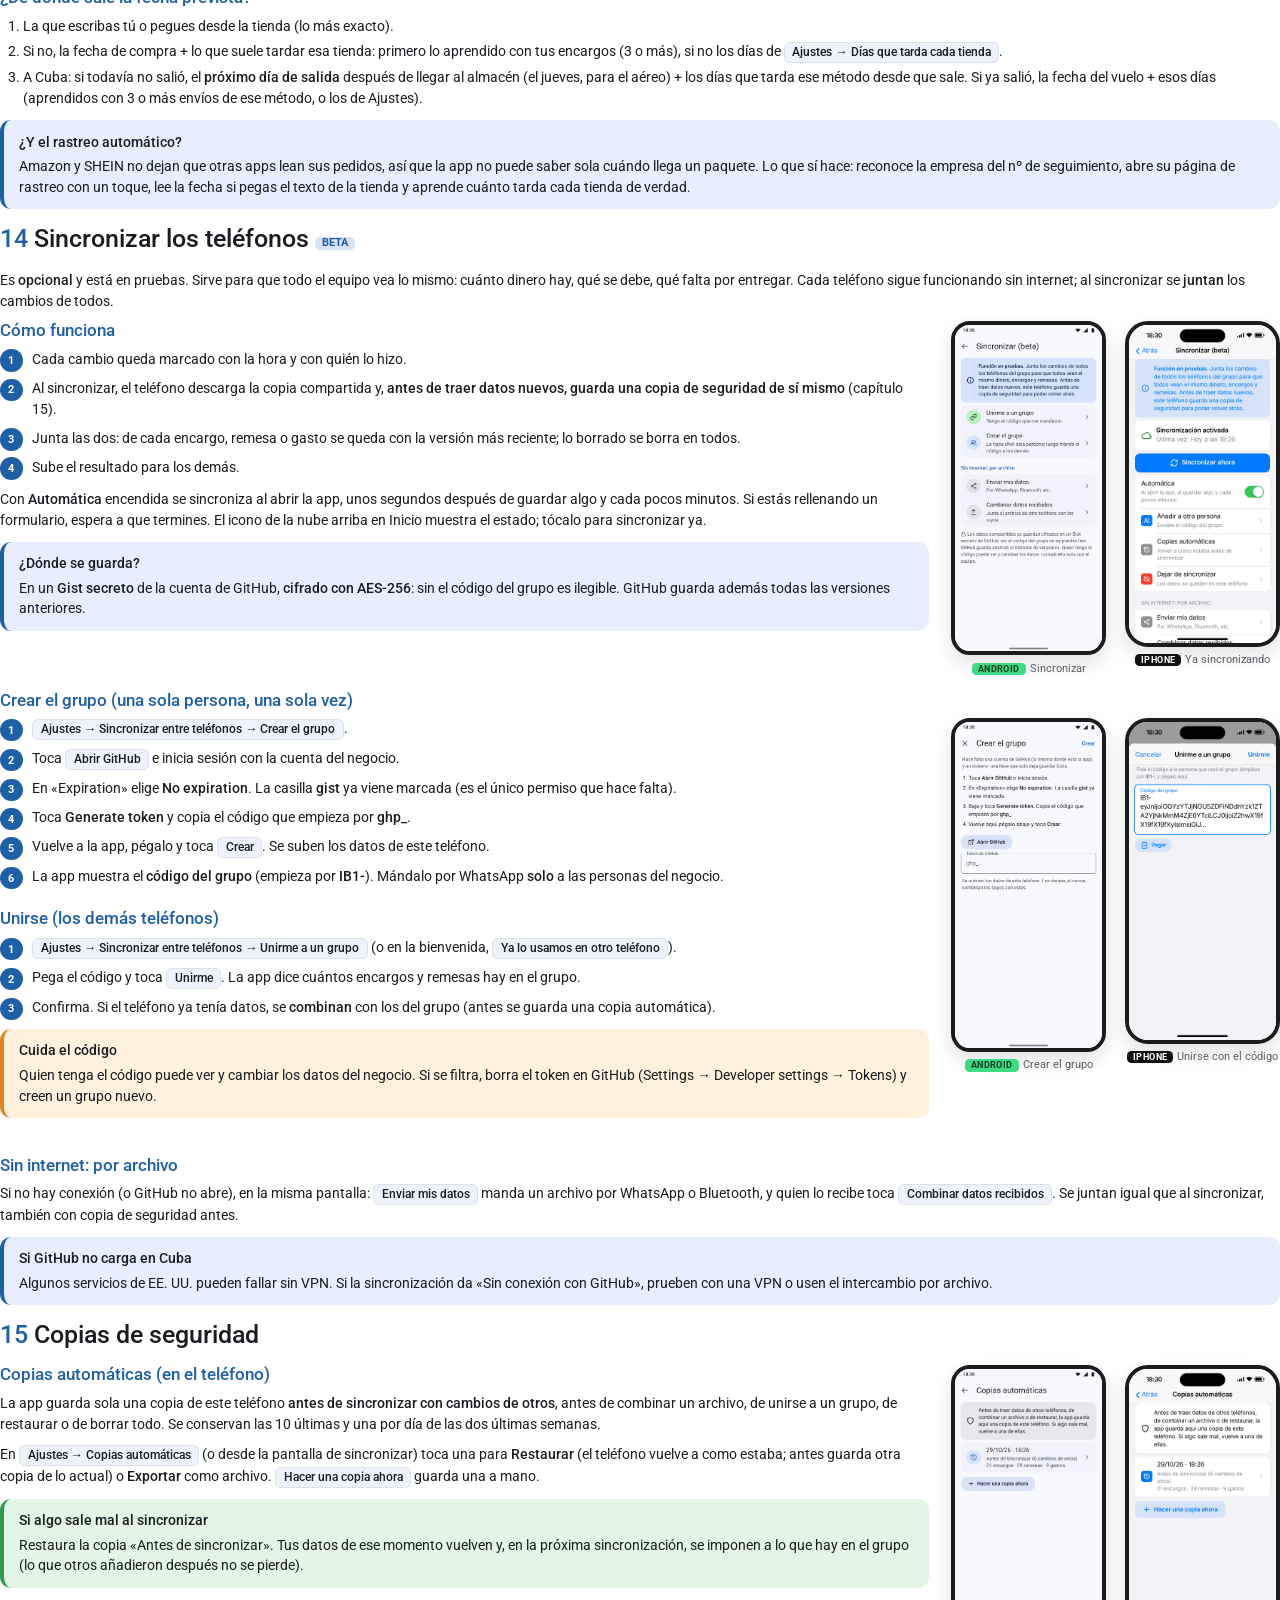
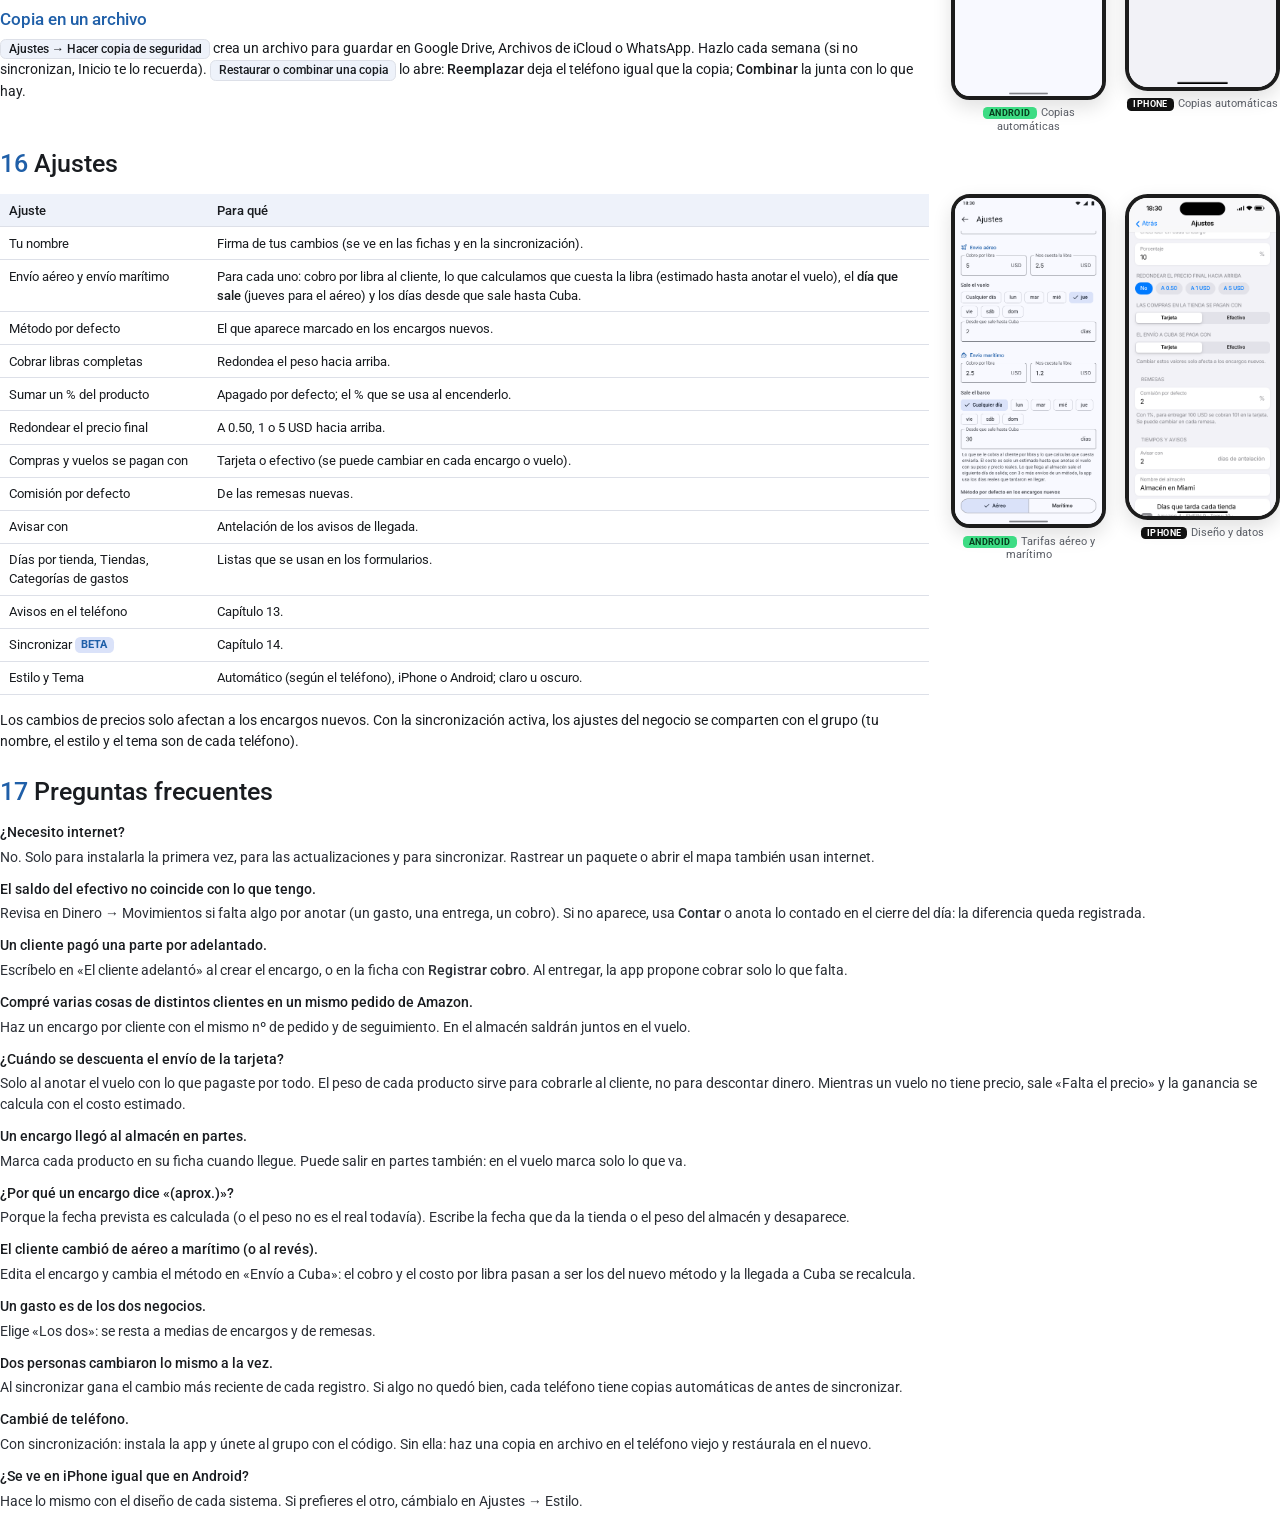
==== commit 54aee58f: "Productos con peso y llegada propios, vuelos de los jueves con su precio real y aportes de inversion" ====
--- a/tools/manual.html
+++ b/tools/manual.html
@@ -72,7 +72,7 @@
     <figure class="ios"><img src="../preview/ios/10-encargos.png" alt=""><figcaption><span class="os i">iPhone</span>Encargos</figcaption></figure>
     <figure><img src="../preview/android/51-informes-negocios.png" alt=""><figcaption><span class="os a">Android</span>Informes</figcaption></figure>
   </div>
-  <div class="meta">Versión 1.1 · Dirección de la app: <b>https://marcoh03.github.io/Import_business_app/</b><br>Las capturas usan datos inventados.</div>
+  <div class="meta">Versión 1.2 · Dirección de la app: <b>https://marcoh03.github.io/Import_business_app/</b><br>Las capturas usan datos inventados.</div>
 </div>
 
 <section style="break-before:auto">
@@ -84,10 +84,10 @@
     <li>La pantalla de Inicio</li>
     <li>Encargos: anotar uno nuevo</li>
     <li>Cómo se calcula el precio</li>
-    <li>Seguir un encargo hasta entregarlo</li>
+    <li>Seguir un encargo: almacén, vuelo y entrega</li>
     <li>Clientes</li>
     <li>Remesas</li>
-    <li>Dinero: tarjeta, efectivo, gastos y trabajadores</li>
+    <li>Dinero: tarjeta, efectivo, gastos, trabajadores e inversionistas</li>
     <li>Informes y ganancia de cada negocio</li>
     <li>Cierre del día</li>
     <li>Avisos de llegada</li>
@@ -207,13 +207,13 @@
   <h3>Rellenar el encargo</h3>
   <ol class="steps">
     <li><b>Cliente</b>: nombre y/o teléfono. <span class="k">Elegir uno anterior</span> rellena los datos de un cliente que ya pidió algo.</li>
-    <li><b>Productos</b>: qué es, el <b>precio que pagaste</b> en la tienda (con impuestos y envío hasta el almacén), la cantidad y, si quieres, el enlace. <span class="k">+ Otro producto</span> añade más.</li>
+    <li><b>Productos</b>: qué es, el <b>precio que pagaste</b> en la tienda (con impuestos y envío hasta el almacén), la cantidad y, si lo sabes, el <b>peso de ese producto</b>. <span class="k">+ Otro producto</span> añade más. Si pones el peso de cada uno, el peso del encargo es la suma.</li>
     <li><b>Tienda y seguimiento</b>: Amazon, SHEIN, Temu… el nº de pedido y el <b>nº de seguimiento</b>. La app reconoce si es de UPS, USPS, FedEx, DHL o Amazon.</li>
     <li><b>Estado</b>: normalmente <i>Comprado</i> (o <i>Por comprar</i> si aún no lo compraste) y la fecha de compra.</li>
     <li><b>Llegada prevista al almacén</b>: escribe la que da la tienda o toca <span class="k">Pegar la fecha que da la tienda</span> (copia antes el texto «Arriving Tuesday, October 14», «Llega el 14 de oct.»…). Si la dejas vacía, la app la calcula con lo que suele tardar esa tienda.</li>
     <li><b>Envío a Cuba</b>: <b>Aéreo</b> o <b>Marítimo</b>, según lo que escoja el cliente. Cada uno trae su cobro por libra, su costo y su tiempo de llegada (debajo se ve la tarifa y la fecha aproximada a Cuba).</li>
-    <li><b>Peso y precio</b>: el peso (aproximado al principio; el real se pone cuando llega al almacén) y el cobro por libra del método elegido (se puede cambiar solo para este encargo).</li>
-    <li><b>Pagos</b>: con qué se pagó la compra y el envío (tarjeta por defecto) y, si el cliente dejó dinero adelantado, cuánto.</li>
+    <li><b>Peso y precio</b>: el peso total (si no lo pusiste por producto; puede ser aproximado y corregirse después) y el cobro por libra del método elegido (se puede cambiar solo para este encargo).</li>
+    <li><b>Pagos</b>: con qué se pagó la compra (tarjeta por defecto) y, si el cliente dejó dinero adelantado, cuánto. El envío no se paga aquí: lo paga cada vuelo (capítulo 7).</li>
   </ol>
   <div class="row">
     <figure><img src="../preview/android/11-nuevo-encargo.png" alt=""><figcaption><span class="os a">Android</span>Nuevo encargo</figcaption></figure>
@@ -234,7 +234,8 @@
   <p>Al cliente se le cobra el producto por lo que costó, más las libras al precio del método que escogió, más (si se activa) un % del producto, más otros cargos:</p>
   <span class="formula">Precio = productos + libras × cobro por libra del método + (% del producto, apagado por defecto) + otros cargos</span>
   <p>Y la ganancia del encargo es lo cobrado menos lo que gastaron ustedes:</p>
-  <span class="formula">Ganancia = precio − productos − libras × lo que nos cuesta la libra en ese método</span>
+  <span class="formula">Ganancia = precio − productos − envío</span>
+  <p>Mientras el encargo no ha salido, el envío es un <b>estimado</b>: libras × lo que nos cuesta la libra en ese método. Cuando sale en un vuelo y anotas lo que pagaste por todo el vuelo, se usa su <b>parte del precio real</b> (capítulo 7), que incluye las cajas y el embalaje.</p>
   <table>
     <tr><th>Ejemplo: bocina de 99.95 USD, 2.5 lb, por aéreo (cobro 5 USD/lb, costo 2.50 USD/lb)</th><th class="num">USD</th></tr>
     <tr><td>Productos</td><td class="num">99.95</td></tr>
@@ -255,7 +256,7 @@
 </section>
 
 <section class="cont">
-  <h2><span class="n">7</span>Seguir un encargo hasta entregarlo</h2>
+  <h2><span class="n">7</span>Seguir un encargo: almacén, vuelo y entrega</h2>
   <div class="split">
     <div class="txt">
       <p>Toca un encargo para ver su ficha: precio, lo que debe, botones para <b>llamar</b> o escribir por <b>WhatsApp</b> al cliente y la <b>línea de tiempo</b> con cada paso, su fecha y los <b>días que tardó</b>; los pasos que faltan muestran la fecha <b>prevista</b>.</p>
@@ -275,33 +276,60 @@
   <table>
     <tr><th style="width:40mm">Botón</th><th>Qué pide y qué hace</th></tr>
     <tr><td><b>Ya lo compré</b></td><td>Para encargos «por comprar». Desde ese día el precio del producto sale de la tarjeta.</td></tr>
-    <tr><td><b>Llegó al almacén</b></td><td>La fecha y el <b>peso real</b> que da el almacén: el precio se recalcula. Muestra los días que tardó desde la compra.</td></tr>
-    <tr><td><b>Enviado a Cuba</b></td><td>La fecha de envío y, si la sabes, la llegada prevista (si no, se calcula con los días del método: aéreo o marítimo). Se descuenta el costo del envío (libras × lo que cuesta la libra en ese método).</td></tr>
-    <tr><td><b>Llegó a Cuba</b></td><td>La fecha. Queda en «En Cuba: listo para entregar».</td></tr>
+    <tr><td><b>Llegó al almacén</b></td><td>Marca <b>qué productos llegaron</b> y la fecha. El peso es opcional: se puede poner ahora o después. Si solo llegó una parte, dice «Llegó el resto (1 de 2 ya están)».</td></tr>
+    <tr><td><b>Enviar a Cuba</b></td><td>Lo añade a un vuelo ya anotado o crea uno nuevo con todo lo del almacén (ver «Los vuelos de los jueves»).</td></tr>
+    <tr><td><b>Llegó a Cuba</b></td><td>Marca su vuelo como llegado: <b>todos</b> los encargos de ese vuelo pasan a «En Cuba: listo para entregar».</td></tr>
     <tr><td><b>Entregado al cliente</b></td><td>La fecha y <b>cuánto cobras ahora</b> (por defecto, lo que falta) y dónde entra: efectivo o tarjeta. Pon 0 si te paga después.</td></tr>
   </table>
   <div class="row">
-    <figure><img src="../preview/android/16-llego-almacen.png" alt=""><figcaption><span class="os a">Android</span>Llegó al almacén: peso real</figcaption></figure>
-    <figure class="ios"><img src="../preview/ios/16-llego-almacen.png" alt=""><figcaption><span class="os i">iPhone</span>Llegó al almacén</figcaption></figure>
-    <figure><img src="../preview/android/17-entregar-cobrar.png" alt=""><figcaption><span class="os a">Android</span>Entregar y cobrar</figcaption></figure>
+    <figure><img src="../preview/android/15b-productos-llegados.png" alt=""><figcaption><span class="os a">Android</span>Lista de productos: 1 de 2 llegó</figcaption></figure>
+    <figure class="ios"><img src="../preview/ios/15b-productos-llegados.png" alt=""><figcaption><span class="os i">iPhone</span>Lista de productos</figcaption></figure>
+    <figure><img src="../preview/android/16-llego-almacen.png" alt=""><figcaption><span class="os a">Android</span>Llegó al almacén</figcaption></figure>
     <figure class="ios"><img src="../preview/ios/17-entregar-cobrar.png" alt=""><figcaption><span class="os i">iPhone</span>Entregar y cobrar</figcaption></figure>
   </div>
+  <h3>Productos que llegan por separado</h3>
+  <p>En la ficha, la lista <b>Productos</b> tiene una casilla por producto: tócala cuando ese producto llegue al almacén (no hace falta poner el peso en ese momento). Cuando están todos, el encargo pasa a <b>En el almacén</b>. Si te equivocaste, vuelve a tocarla. Lo que ya salió en un vuelo muestra su número (toca para abrir el vuelo).</p>
 </section>
 
 <section class="cont">
-  <h3>Enviar varios a Cuba a la vez</h3>
-  <div class="split">
-    <div class="txt">
-      <p>Cuando mandas una caja con varios encargos, en <b>Encargos</b> elige el filtro <span class="k">En el almacén</span> y toca <span class="k">Enviar a Cuba</span>. Arriba elige <b>Aéreo</b> o <b>Marítimo</b> (salen por separado; entre paréntesis, cuántos esperan de cada uno), marca los que van, pon la fecha y toca <span class="k">Enviar</span>. La app muestra el peso total y el costo del envío.</p>
+  <h3>Los vuelos de los jueves</h3>
+  <div class="split">
+    <div class="txt">
+      <p>Los vuelos salen los <b>jueves</b> (se cambia en Ajustes). Todo lo que está en el almacén espera al próximo jueves: por eso la llegada prevista a Cuba es <b>el próximo jueves + los días que tarda el vuelo</b>, sin importar qué día llegó al almacén. Los barcos salen cualquier día (también se puede fijar uno).</p>
+      <p>El jueves, Inicio muestra <b>«Hoy sale el vuelo: N productos en el almacén»</b>. Tócalo (o en Encargos, el filtro <span class="k">En el almacén</span> → <span class="k">Anotar el vuelo</span>, o el botón del avión arriba → <span class="k">Nuevo vuelo</span>):</p>
+      <ol class="steps">
+        <li>Ya vienen marcados todos los productos <b>aéreos</b> que llegaron al almacén, agrupados por cliente. Quita los que no van. Un encargo puede salir en partes.</li>
+        <li>Revisa el <b>número</b> del vuelo y la <b>fecha de salida</b>.</li>
+        <li>Escribe el <b>peso total real</b> (con cajas y embalaje) y lo que <b>pagaste por todo el envío</b>, y con qué se pagó. Si aún no lo sabes, guárdalo sin eso y complétalo luego.</li>
+        <li>Toca <span class="k">Guardar</span>. Los encargos pasan a «Enviado a Cuba» con el número del vuelo.</li>
+      </ol>
+      <div class="note"><b>El envío sale de la tarjeta una sola vez, con el precio real</b>Lo que anotas como peso de cada producto sirve para cobrarle al cliente; no se descuenta de ninguna cuenta. Solo cuando anotas el vuelo con lo que pagaste, ese precio sale de la tarjeta (o del efectivo) y se reparte entre los productos según sus libras.</div>
+    </div>
+    <div class="pair">
+      <figure><img src="../preview/android/19-enviar-a-cuba.png" alt=""><figcaption><span class="os a">Android</span>Nuevo vuelo: lo que va</figcaption></figure>
+      <figure class="ios"><img src="../preview/ios/19b-vuelo-peso-precio.png" alt=""><figcaption><span class="os i">iPhone</span>Peso y precio reales</figcaption></figure>
+    </div>
+  </div>
+  <h3>La ganancia de cada vuelta</h3>
+  <div class="split">
+    <div class="txt">
+      <p>La ficha del vuelo muestra:</p>
+      <ul>
+        <li><b>Ganancia prevista</b>: lo que se cobra por todo lo que lleva − el precio de los productos − lo que pagaste por el envío.</li>
+        <li><b>Ya hecha</b>: va subiendo a medida que entregas los encargos de ese vuelo (cuántos de cuántos).</li>
+        <li><b>Peso y envío</b>: el peso de los productos (lo que pagan los clientes), el peso real, la diferencia por cajas y embalaje, lo cobrado por libras, el costo por libra real y «libras cobradas − envío».</li>
+        <li>Los encargos que lleva, con su estado y su ganancia.</li>
+      </ul>
+      <p>Cuando llega, toca <span class="k">Llegó a Cuba</span>. La lista de todos los vuelos está en Encargos → botón del avión: los que están en camino y los que llegaron, con la ganancia hecha y la prevista.</p>
       <h3>Cobros</h3>
-      <p>En la ficha, <span class="k">Registrar cobro</span> anota un pago (adelanto o el resto): importe, fecha y si entró en <b>efectivo</b> (lo normal) o en la <b>tarjeta</b> (si un familiar pagó desde EE. UU.). Toca un cobro para corregirlo o borrarlo. El filtro <b>Deben dinero</b> lista a quien le falta pagar.</p>
+      <p>En la ficha del encargo, <span class="k">Registrar cobro</span> anota un pago (adelanto o el resto): importe, fecha y si entró en <b>efectivo</b> (lo normal) o en la <b>tarjeta</b> (si un familiar pagó desde EE. UU.). El filtro <b>Deben dinero</b> lista a quien le falta pagar.</p>
       <h3>Cancelar</h3>
       <p>Menú <span class="k">⋮ → Cancelar encargo</span>. Si la tienda devuelve el dinero, anótalo con <span class="k">Anotar devolución de la tienda</span>: vuelve a la tarjeta.</p>
-      <div class="note"><b>¿Cuándo cuenta la ganancia?</b>La ganancia de un encargo cuenta el <b>día que se entrega</b>. El dinero, en cambio, se mueve cuando pasa: la compra sale de la tarjeta el día de la compra, el envío el día que se envía y los cobros entran el día que se cobran.</div>
-    </div>
-    <div class="pair">
-      <figure><img src="../preview/android/19-enviar-a-cuba.png" alt=""><figcaption><span class="os a">Android</span>Enviar varios a Cuba</figcaption></figure>
-      <figure class="ios"><img src="../preview/ios/19-enviar-a-cuba.png" alt=""><figcaption><span class="os i">iPhone</span>Enviar varios a Cuba</figcaption></figure>
+      <div class="note"><b>¿Cuándo cuenta la ganancia?</b>La de un encargo cuenta el <b>día que se entrega</b>. El dinero se mueve cuando pasa: la compra sale de la tarjeta el día de la compra, el vuelo el día que lo anotas con su precio y los cobros entran el día que se cobran.</div>
+    </div>
+    <div class="pair">
+      <figure><img src="../preview/android/22-vuelo.png" alt=""><figcaption><span class="os a">Android</span>Ficha del vuelo</figcaption></figure>
+      <figure class="ios"><img src="../preview/ios/23-vuelos.png" alt=""><figcaption><span class="os i">iPhone</span>Vuelos y barcos</figcaption></figure>
     </div>
   </div>
 
@@ -352,14 +380,14 @@
 </section>
 
 <section>
-  <h2><span class="n">10</span>Dinero: tarjeta, efectivo, gastos y trabajadores</h2>
+  <h2><span class="n">10</span>Dinero: tarjeta, efectivo, gastos, trabajadores e inversionistas</h2>
   <div class="split">
     <div class="txt">
       <p>La pestaña <b>Dinero</b> muestra el saldo de la <b>tarjeta EE. UU.</b> y del <b>efectivo en Cuba</b> y lo que falta por mover: lo que deben los clientes, las remesas por entregar, las transferencias por llegar y los envíos aún por pagar.</p>
-      <p>Debajo, tres vistas por mes: <b>Gastos</b>, <b>Trabajadores</b> y <b>Movimientos</b> (todo lo que entró y salió de las dos cuentas).</p>
+      <p>Debajo, cuatro vistas: <b>Gastos</b>, <b>Pagos</b> a trabajadores, <b>Aportes</b> de socios e inversionistas y <b>Movimientos</b> (todo lo que entró y salió de las dos cuentas, también los vuelos).</p>
       <p>Toca una cuenta para ver sus movimientos y los botones:</p>
       <ul>
-        <li><b>Añadir</b>: dinero que ponen los socios.</li>
+        <li><b>Añadir</b>: dinero que entra sin apuntarlo a nadie (si lo pone una persona, mejor anótalo como aporte).</li>
         <li><b>Retirar</b>: reparto de ganancias u otros.</li>
         <li><b>Pasar</b>: de tarjeta a efectivo o al revés (si alguien lleva efectivo y lo deposita). Las remesas ya lo hacen solas.</li>
         <li><b>Contar</b>: escribes lo que hay de verdad y la app ajusta el saldo.</li>
@@ -375,14 +403,30 @@
       <h3 style="margin-top:0">Gastos del negocio</h3>
       <p><span class="k">+ Nuevo gasto</span> (o «Gasto» en Inicio): categoría (recargas, transporte, embalaje, comisiones del banco…; <span class="k">+ Nueva</span> crea otra), importe, con qué se pagó, la fecha y <b>de qué negocio es</b>: Encargos, Remesas o <b>Los dos</b> (se reparte a medias).</p>
       <h3>Trabajadores</h3>
-      <p>En <span class="k">Trabajadores</span> añade a quienes trabajan para el negocio (mensajero, ayudante…). <span class="k">Pagar</span> anota cada pago: a quién, cuánto, con qué cuenta, para qué negocio trabajó y un detalle («semana del 1 al 7»). Los pagos se restan de la ganancia neta del negocio elegido.</p>
+      <p>En <span class="k">Pagos → Trabajadores e inversionistas</span> añade a quienes trabajan para el negocio (mensajero, ayudante…). <span class="k">Pagar</span> anota cada pago: a quién, cuánto, con qué cuenta, para qué negocio trabajó y un detalle («semana del 1 al 7»). Los pagos se restan de la ganancia neta del negocio elegido.</p>
     </div>
     <div class="pair">
       <figure><img src="../preview/android/42-nuevo-gasto.png" alt=""><figcaption><span class="os a">Android</span>Nuevo gasto</figcaption></figure>
       <figure class="ios"><img src="../preview/ios/44-pago-trabajador.png" alt=""><figcaption><span class="os i">iPhone</span>Pago a un trabajador</figcaption></figure>
     </div>
   </div>
-  <div class="tip"><b>Los saldos no se escriben: se calculan</b>La tarjeta y el efectivo salen de todo lo anotado (compras, envíos, cobros, remesas, gastos, pagos y movimientos). Si algo se anotó mal, corrígelo y el saldo se arregla solo.</div>
+  <div class="split">
+    <div class="txt">
+      <h3 style="margin-top:0">Aportes de socios e inversionistas</h3>
+      <p>Para llevar cuánto dinero ha puesto cada persona en el negocio y cuánto hay que devolverle:</p>
+      <ol class="steps">
+        <li>Añade a la persona (tipo <b>Inversionista</b>, o <b>Los dos</b> si además trabaja).</li>
+        <li><span class="k">Anotar aporte</span>: cuánto puso, cuándo y en qué cuenta entró.</li>
+        <li><span class="k">Devolverle</span>: cuánto se le devolvió y de qué cuenta salió.</li>
+      </ol>
+      <p>Su ficha muestra <b>aportado, devuelto y lo que falta por devolverle</b>; la vista <b>Aportes</b> de Dinero muestra el total del negocio y a quién se le debe. Los aportes y devoluciones mueven el dinero de las cuentas, pero <b>no cuentan como ganancia ni como gasto</b>.</p>
+    </div>
+    <div class="pair">
+      <figure><img src="../preview/android/47-inversionista.png" alt=""><figcaption><span class="os a">Android</span>Lo que se le debe</figcaption></figure>
+      <figure class="ios"><img src="../preview/ios/45-aportes.png" alt=""><figcaption><span class="os i">iPhone</span>Aportes en Dinero</figcaption></figure>
+    </div>
+  </div>
+  <div class="tip"><b>Los saldos no se escriben: se calculan</b>La tarjeta y el efectivo salen de todo lo anotado (compras, vuelos, cobros, remesas, gastos, pagos, aportes y movimientos). Si algo se anotó mal, corrígelo y el saldo se arregla solo.</div>
 </section>
 
 <section>
@@ -455,7 +499,7 @@
 
 <section>
   <h2><span class="n">13</span>Avisos de llegada</h2>
-  <p>La app te recuerda cuándo un encargo debe llegar <b>al almacén</b> y <b>a Cuba</b>, unos días antes (2 por defecto, en <span class="k">Ajustes → Avisar con</span>) y el mismo día:</p>
+  <p>La app te recuerda cuándo un encargo debe llegar <b>al almacén</b> y <b>a Cuba</b>, unos días antes (2 por defecto, en <span class="k">Ajustes → Avisar con</span>) y el mismo día. El día que sale el vuelo, si hay productos en el almacén, también avisa:</p>
   <ul>
     <li><b>En la app</b>, siempre: en Inicio, «Llegan pronto» y «Atrasados»; en la lista de encargos, cada uno dice cuándo llega.</li>
     <li><b>Avisos del teléfono</b>: actívalos en <span class="k">Ajustes → Avisos en el teléfono</span> y da permiso. En <b>Android</b> con la app instalada, Chrome puede mostrarlos aunque la app esté cerrada (lo decide el teléfono, normalmente una o dos veces al día); si no, salen al abrir la app. En <b>iPhone</b> (iOS 16.4 o más nuevo, con la app añadida a la pantalla de inicio) salen al abrir la app.</li>
@@ -465,7 +509,7 @@
   <ol>
     <li>La que escribas tú o pegues desde la tienda (lo más exacto).</li>
     <li>Si no, la fecha de compra + lo que suele tardar esa tienda: primero lo aprendido con tus encargos (3 o más), si no los días de <span class="k">Ajustes → Días que tarda cada tienda</span>.</li>
-    <li>A Cuba: la fecha de envío + los días del método del encargo, <b>aéreo</b> o <b>marítimo</b> (aprendidos con 3 o más envíos de ese método, o los de Ajustes).</li>
+    <li>A Cuba: si todavía no salió, el <b>próximo día de salida</b> después de llegar al almacén (el jueves, para el aéreo) + los días que tarda ese método desde que sale. Si ya salió, la fecha del vuelo + esos días (aprendidos con 3 o más envíos de ese método, o los de Ajustes).</li>
   </ol>
   <div class="note"><b>¿Y el rastreo automático?</b>Amazon y SHEIN no dejan que otras apps lean sus pedidos, así que la app no puede saber sola cuándo llega un paquete. Lo que sí hace: reconoce la empresa del nº de seguimiento, abre su página de rastreo con un toque, lee la fecha si pegas el texto de la tienda y aprende cuánto tarda cada tienda de verdad.</div>
 </section>
@@ -547,12 +591,12 @@
       <table>
         <tr><th>Ajuste</th><th>Para qué</th></tr>
         <tr><td>Tu nombre</td><td>Firma de tus cambios (se ve en las fichas y en la sincronización).</td></tr>
-        <tr><td>Envío aéreo y envío marítimo</td><td>Para cada uno: cobro por libra al cliente, lo que nos cuesta la libra y los días del almacén a Cuba.</td></tr>
+        <tr><td>Envío aéreo y envío marítimo</td><td>Para cada uno: cobro por libra al cliente, lo que calculamos que cuesta la libra (estimado hasta anotar el vuelo), el <b>día que sale</b> (jueves para el aéreo) y los días desde que sale hasta Cuba.</td></tr>
         <tr><td>Método por defecto</td><td>El que aparece marcado en los encargos nuevos.</td></tr>
         <tr><td>Cobrar libras completas</td><td>Redondea el peso hacia arriba.</td></tr>
         <tr><td>Sumar un % del producto</td><td>Apagado por defecto; el % que se usa al encenderlo.</td></tr>
         <tr><td>Redondear el precio final</td><td>A 0.50, 1 o 5 USD hacia arriba.</td></tr>
-        <tr><td>Compras y envío se pagan con</td><td>Tarjeta o efectivo (se puede cambiar en cada encargo).</td></tr>
+        <tr><td>Compras y vuelos se pagan con</td><td>Tarjeta o efectivo (se puede cambiar en cada encargo o vuelo).</td></tr>
         <tr><td>Comisión por defecto</td><td>De las remesas nuevas.</td></tr>
         <tr><td>Avisar con</td><td>Antelación de los avisos de llegada.</td></tr>
         <tr><td>Días por tienda, Tiendas, Categorías de gastos</td><td>Listas que se usan en los formularios.</td></tr>
@@ -579,7 +623,11 @@
     <dt>Un cliente pagó una parte por adelantado.</dt>
     <dd>Escríbelo en «El cliente adelantó» al crear el encargo, o en la ficha con <b>Registrar cobro</b>. Al entregar, la app propone cobrar solo lo que falta.</dd>
     <dt>Compré varias cosas de distintos clientes en un mismo pedido de Amazon.</dt>
-    <dd>Haz un encargo por cliente con el mismo nº de pedido y de seguimiento. En el almacén podrás enviarlos juntos con «Enviar a Cuba».</dd>
+    <dd>Haz un encargo por cliente con el mismo nº de pedido y de seguimiento. En el almacén saldrán juntos en el vuelo.</dd>
+    <dt>¿Cuándo se descuenta el envío de la tarjeta?</dt>
+    <dd>Solo al anotar el vuelo con lo que pagaste por todo. El peso de cada producto sirve para cobrarle al cliente, no para descontar dinero. Mientras un vuelo no tiene precio, sale «Falta el precio» y la ganancia se calcula con el costo estimado.</dd>
+    <dt>Un encargo llegó al almacén en partes.</dt>
+    <dd>Marca cada producto en su ficha cuando llegue. Puede salir en partes también: en el vuelo marca solo lo que va.</dd>
     <dt>¿Por qué un encargo dice «(aprox.)»?</dt>
     <dd>Porque la fecha prevista es calculada (o el peso no es el real todavía). Escribe la fecha que da la tienda o el peso del almacén y desaparece.</dd>
     <dt>El cliente cambió de aéreo a marítimo (o al revés).</dt>
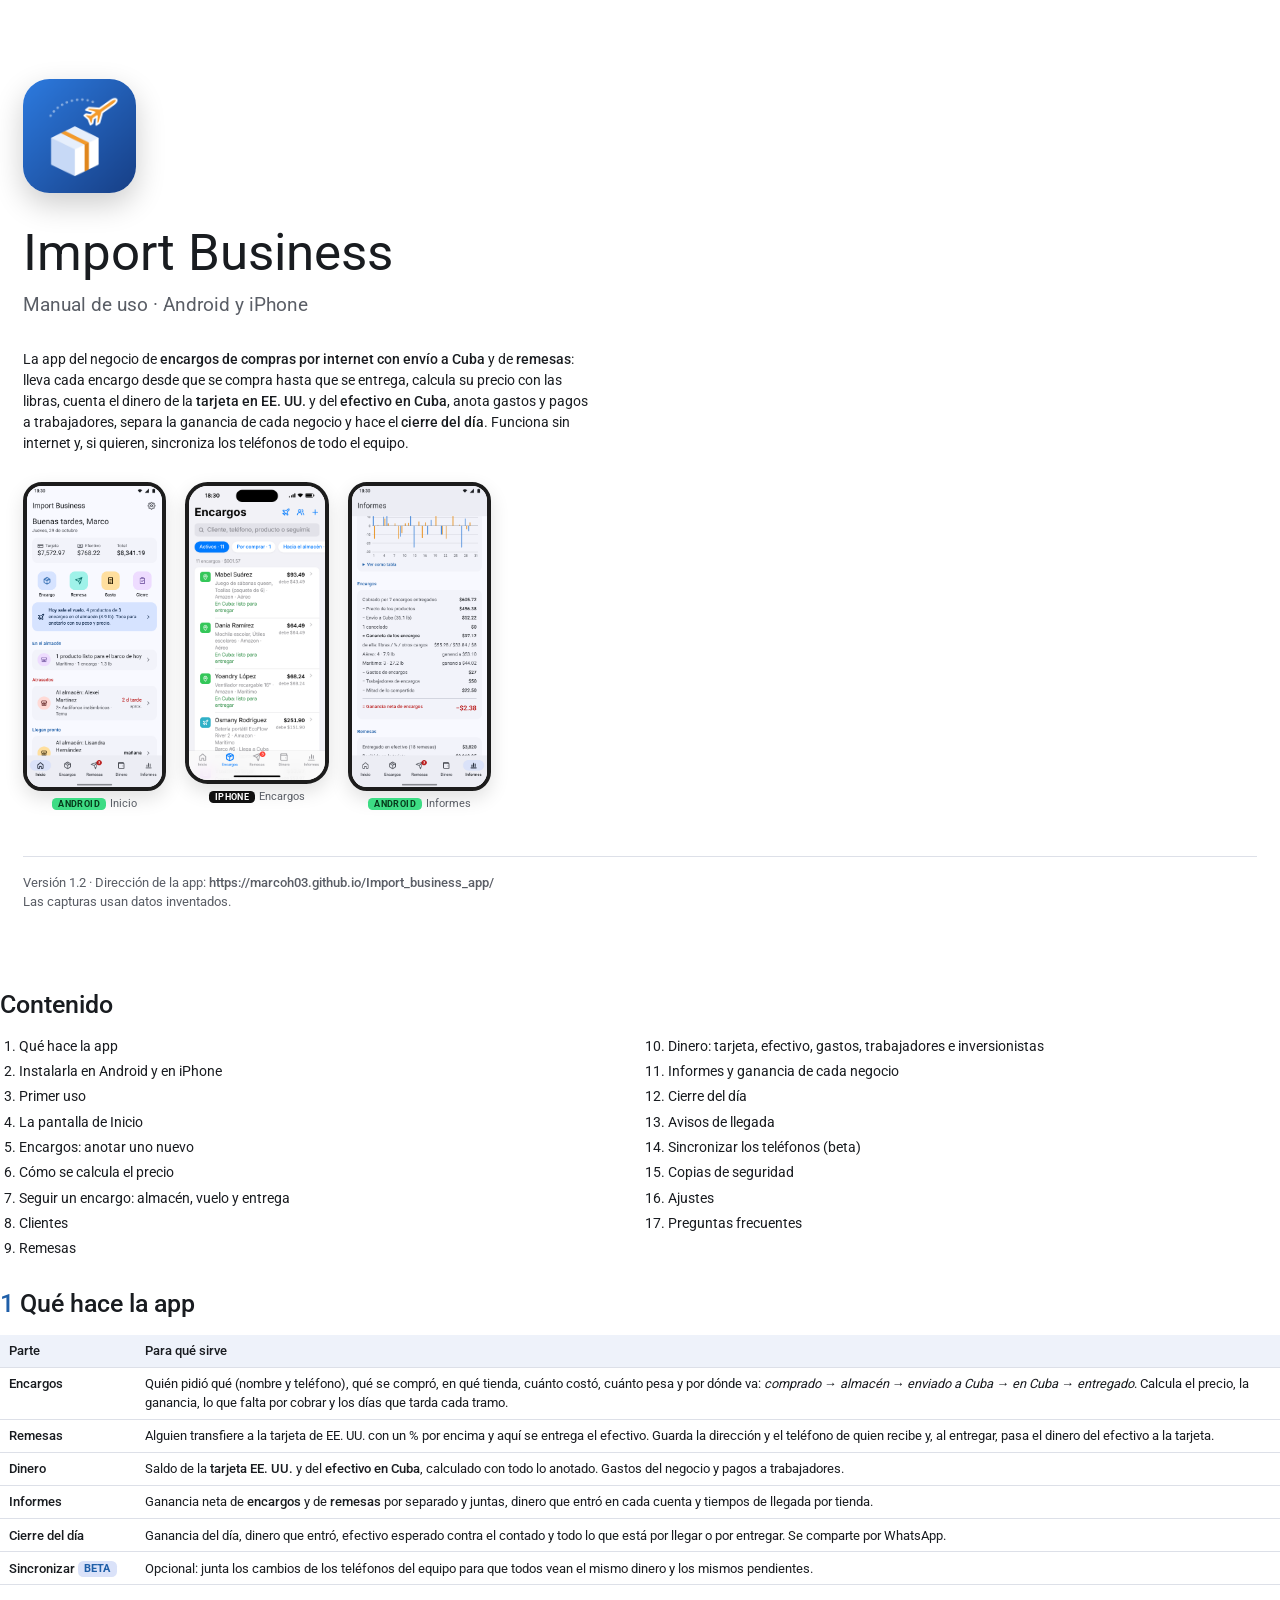
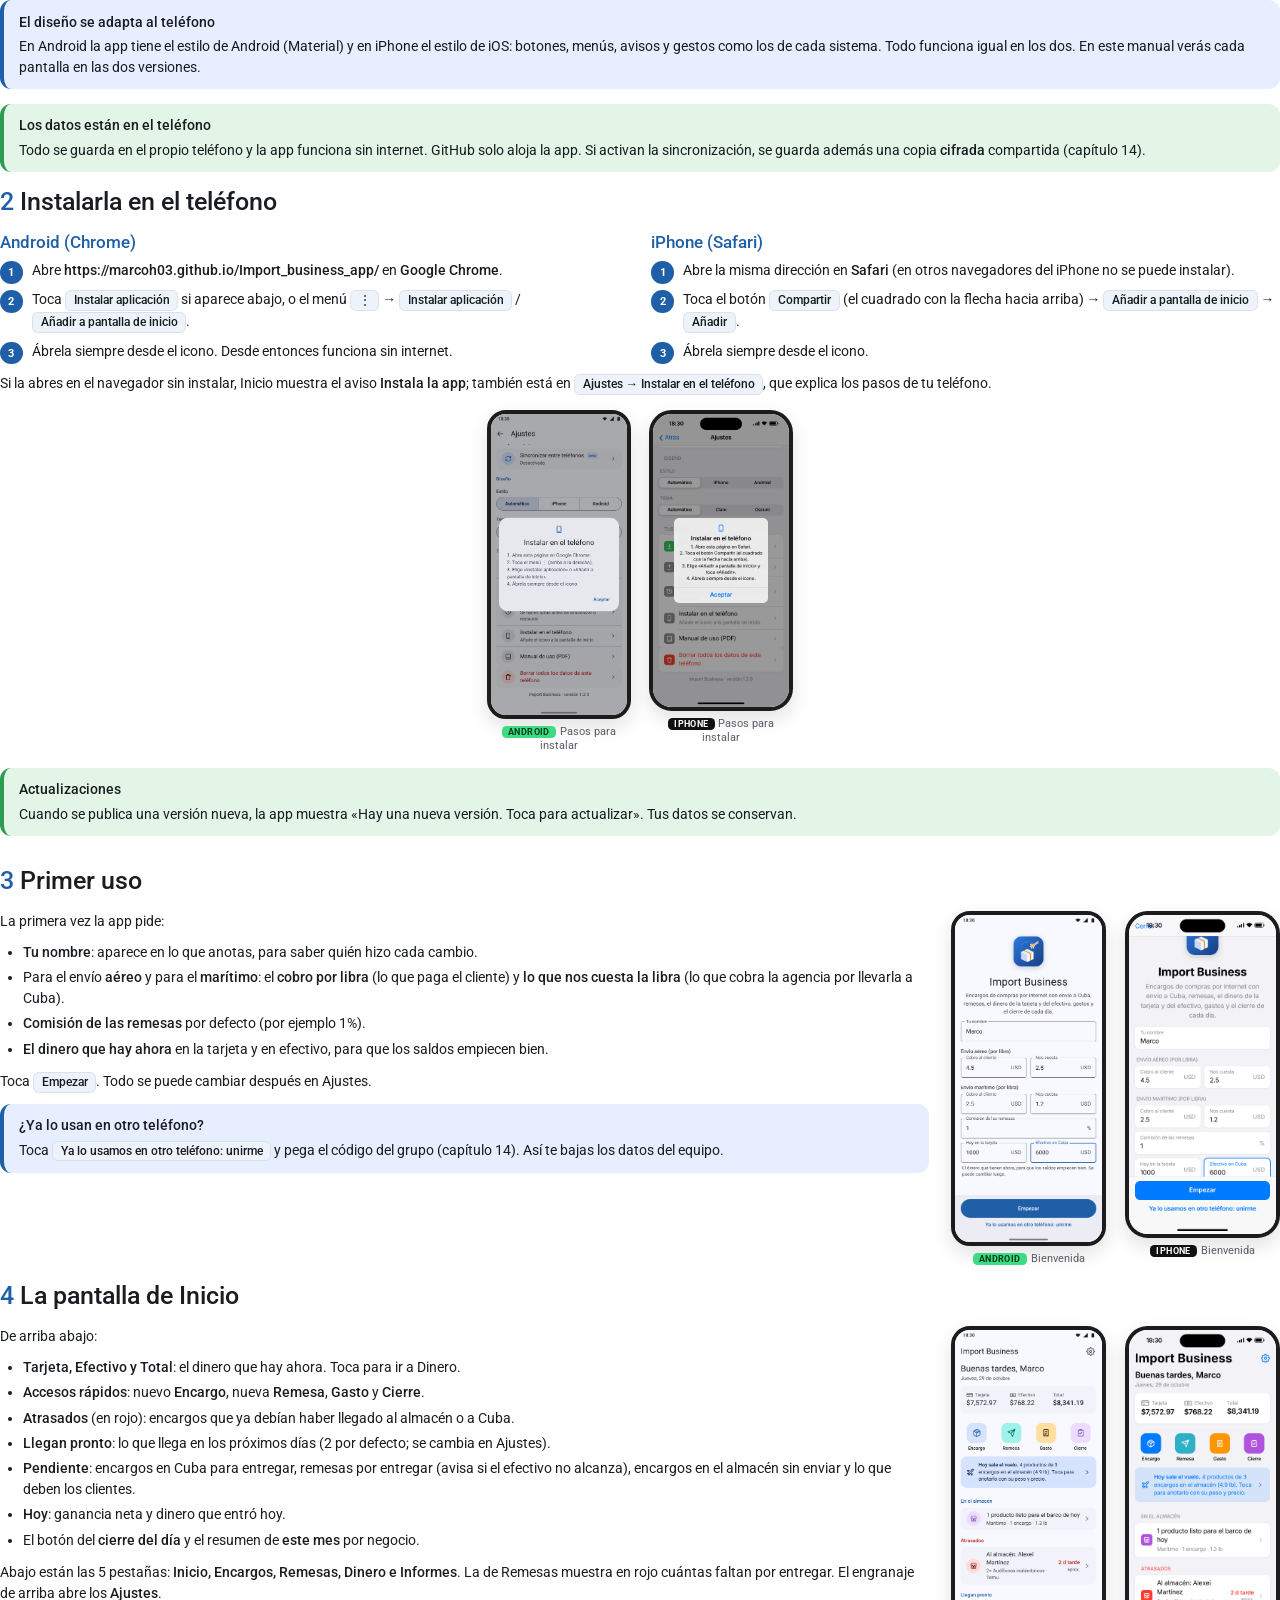
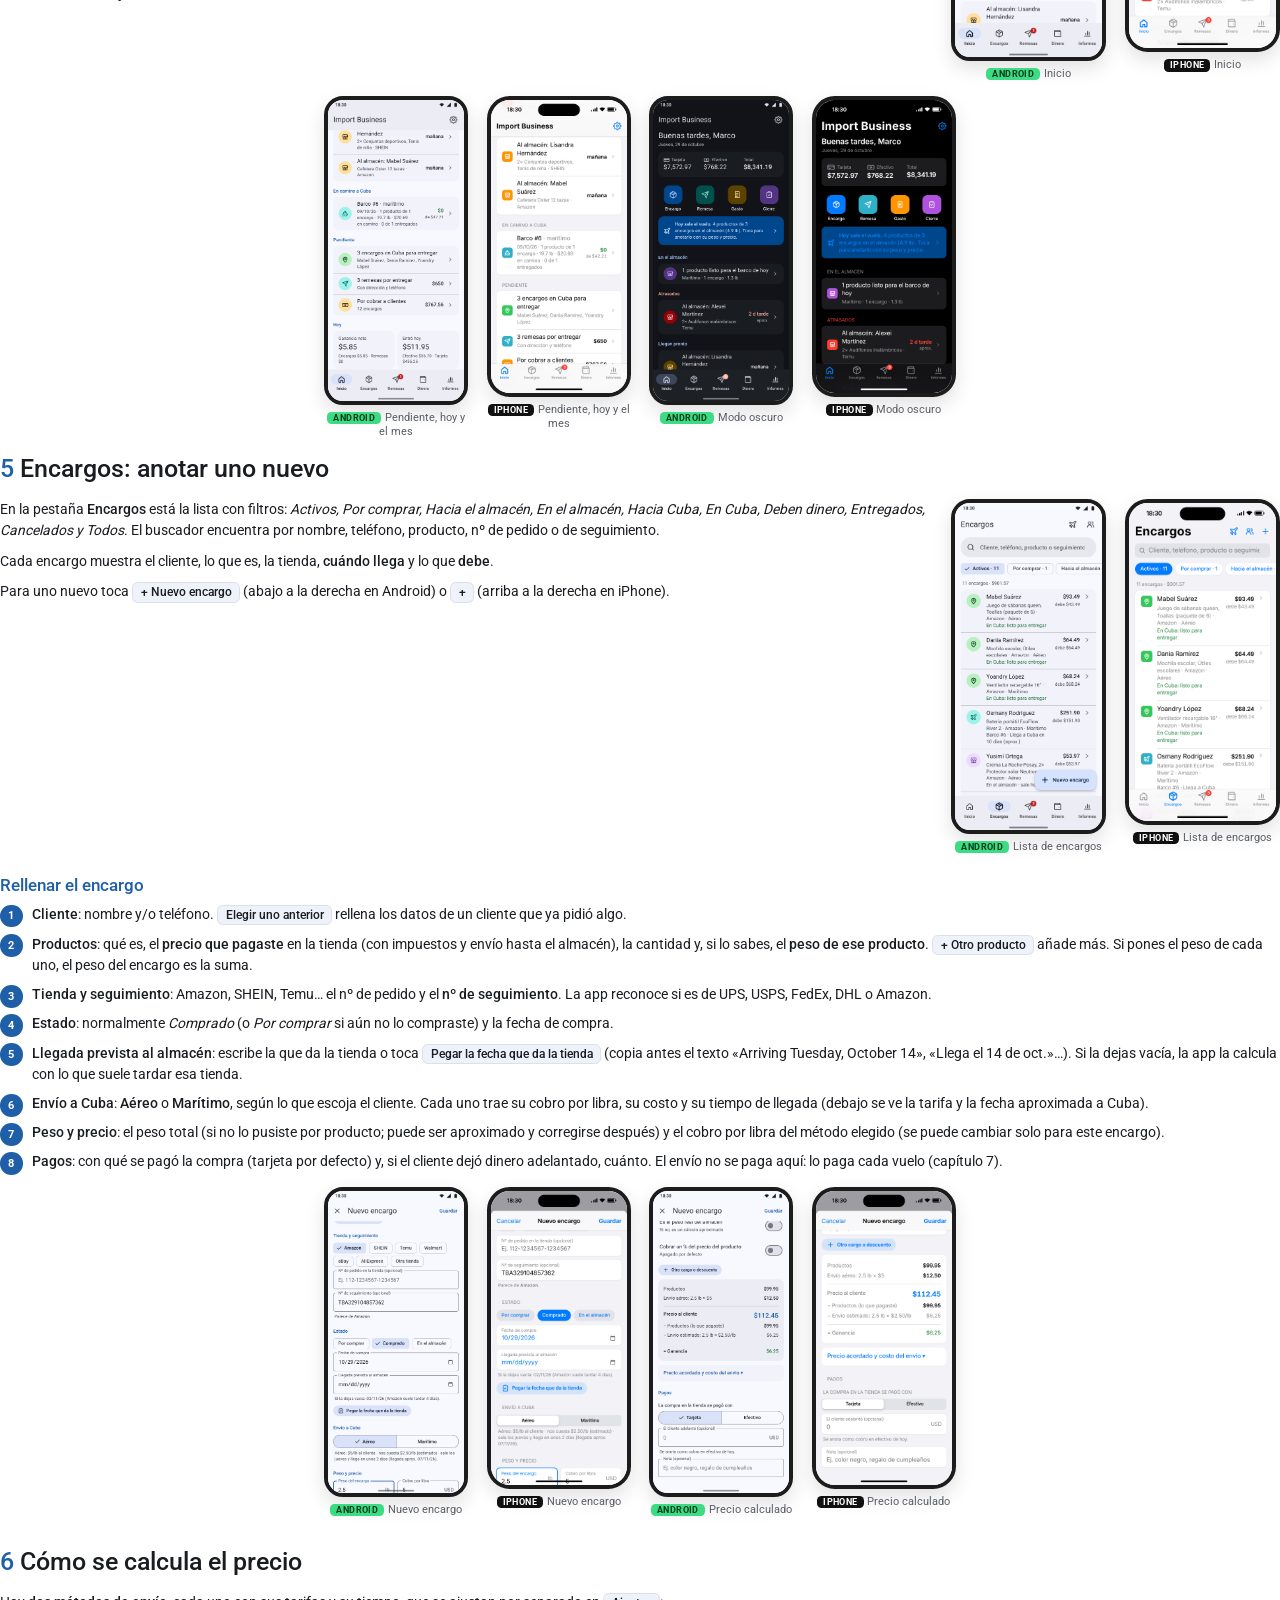
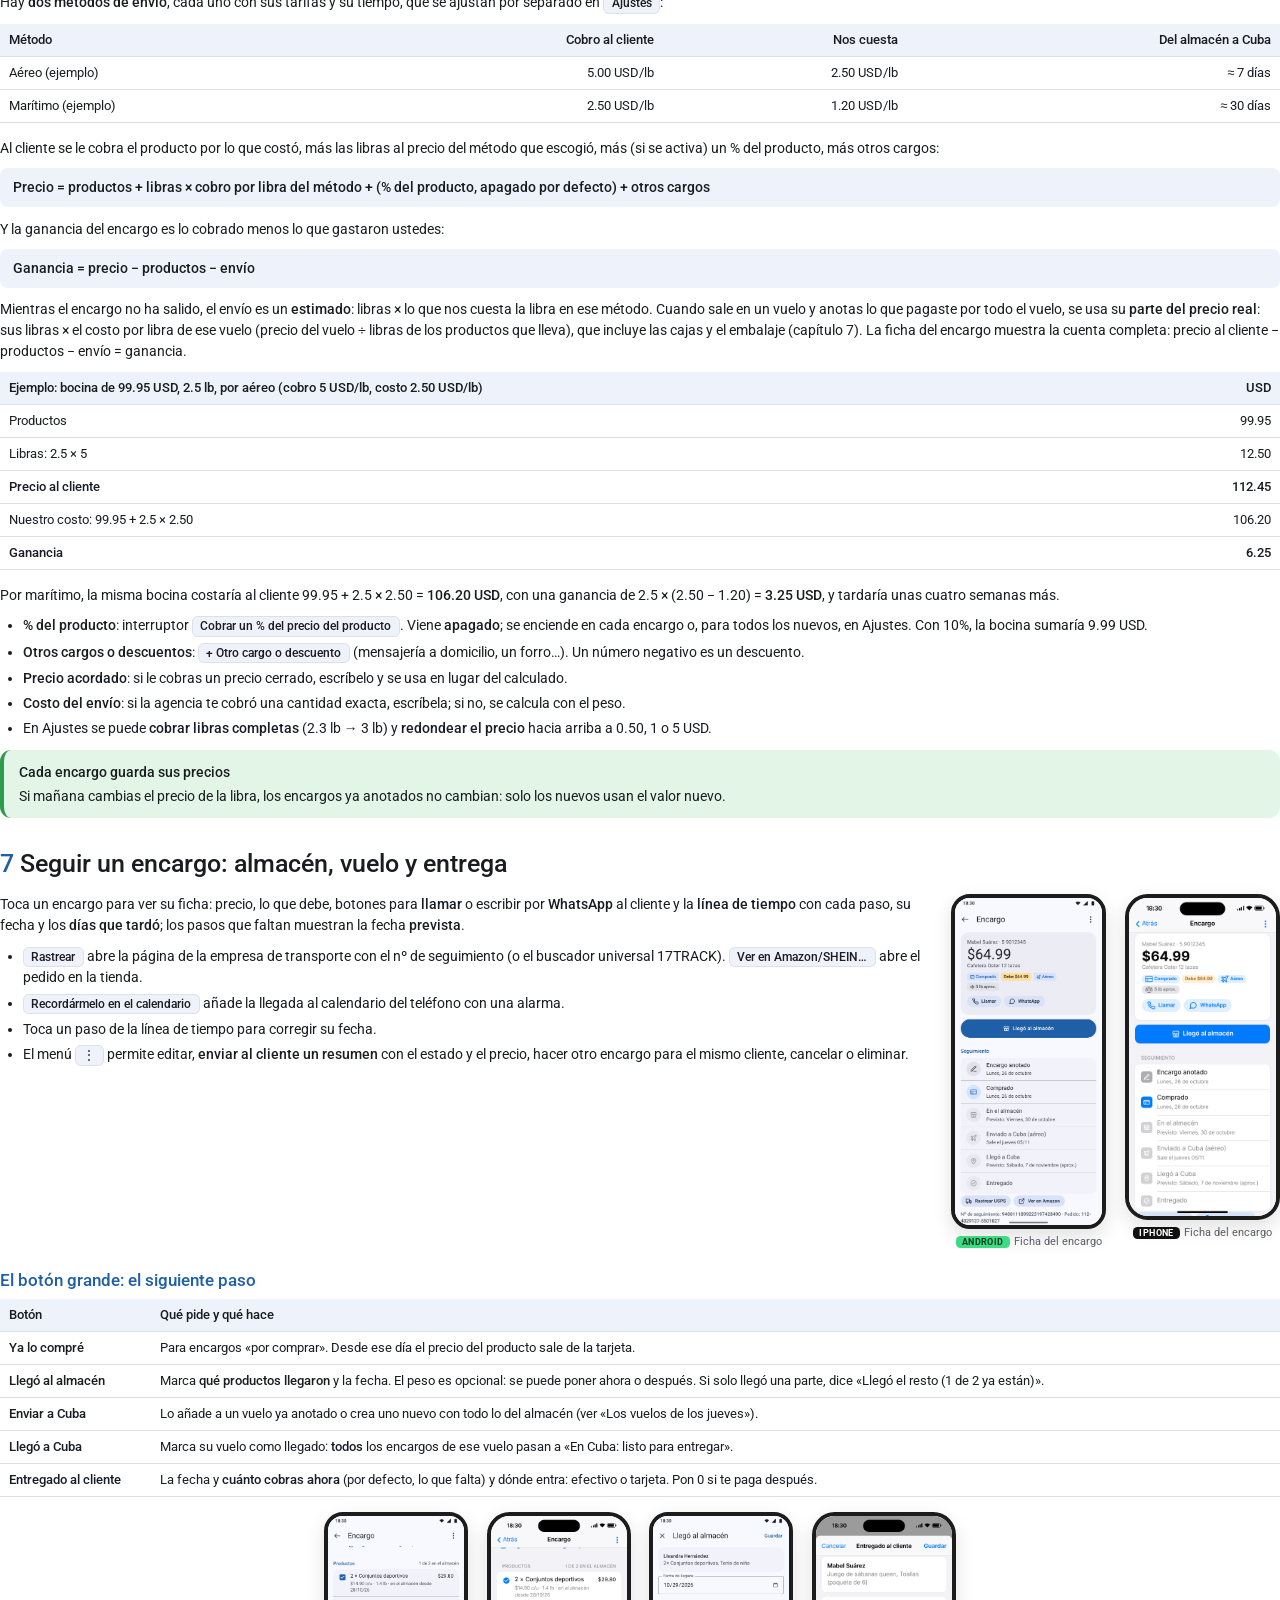
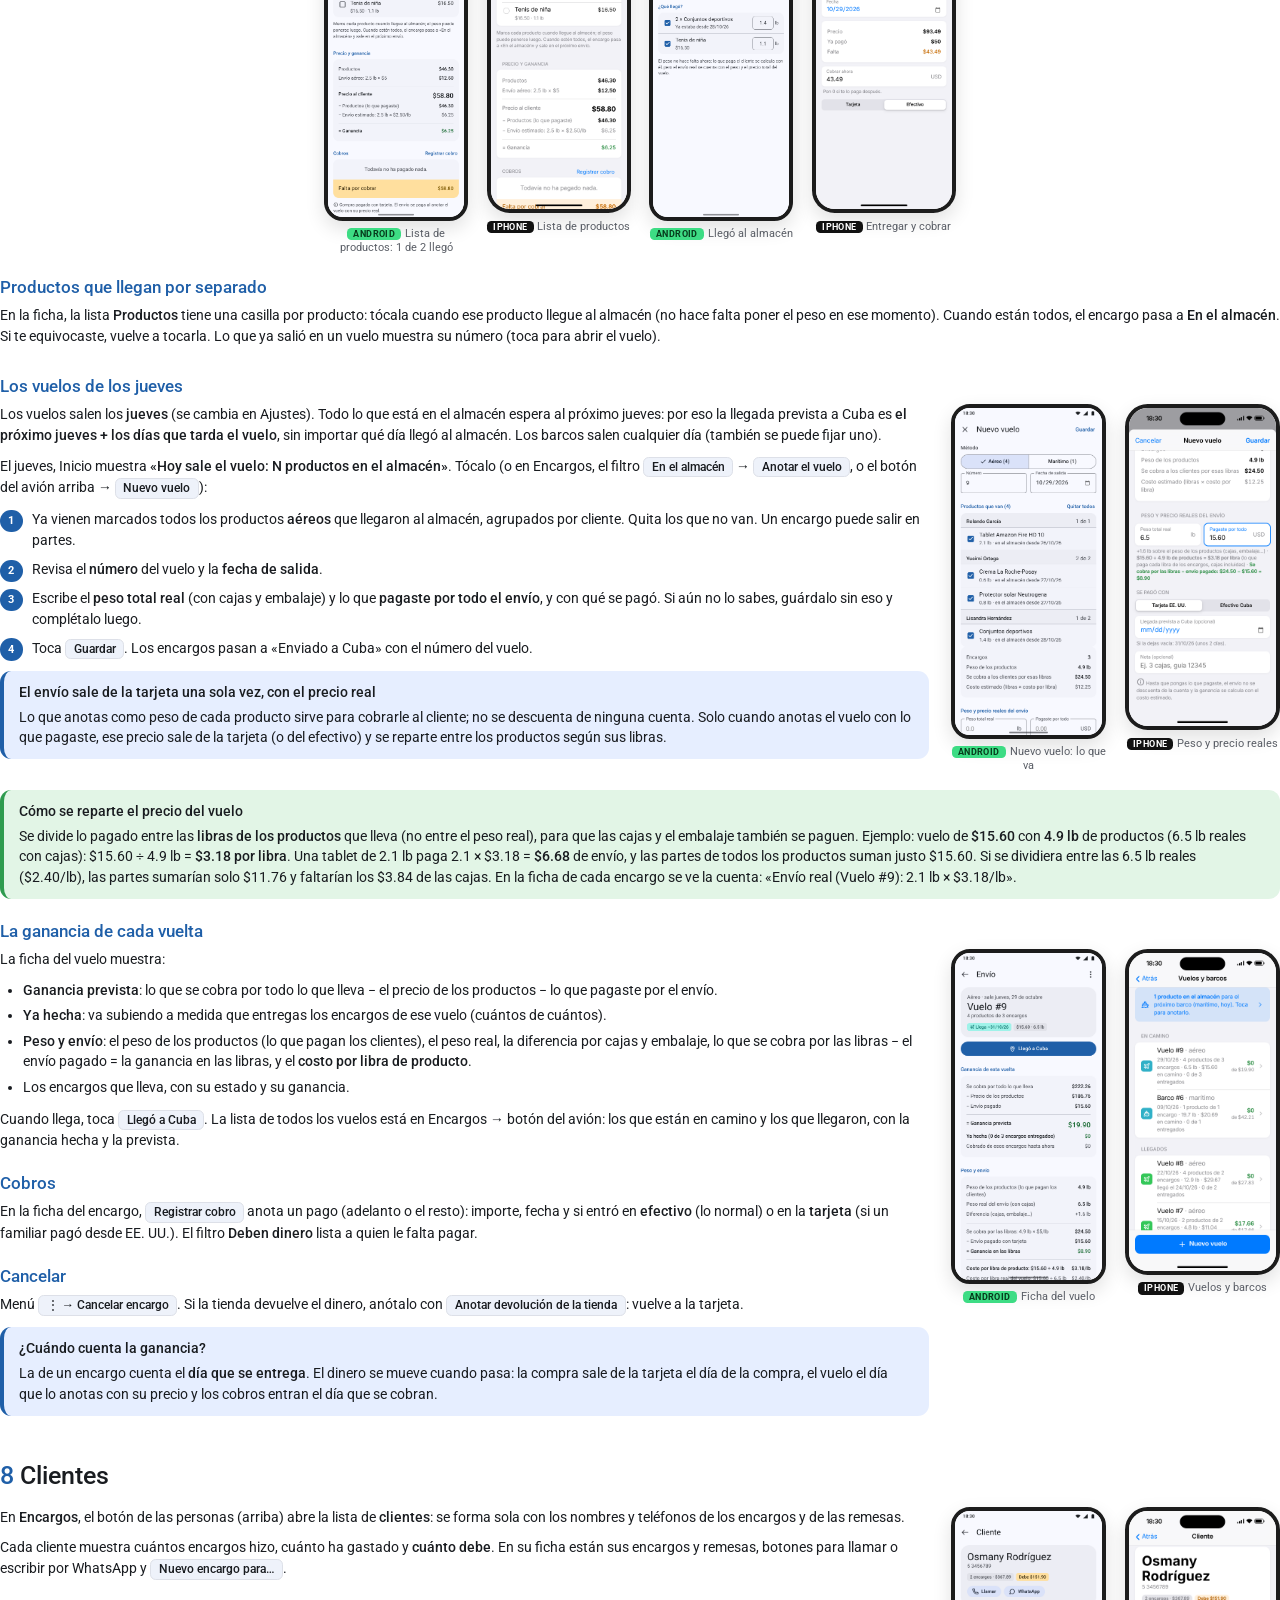
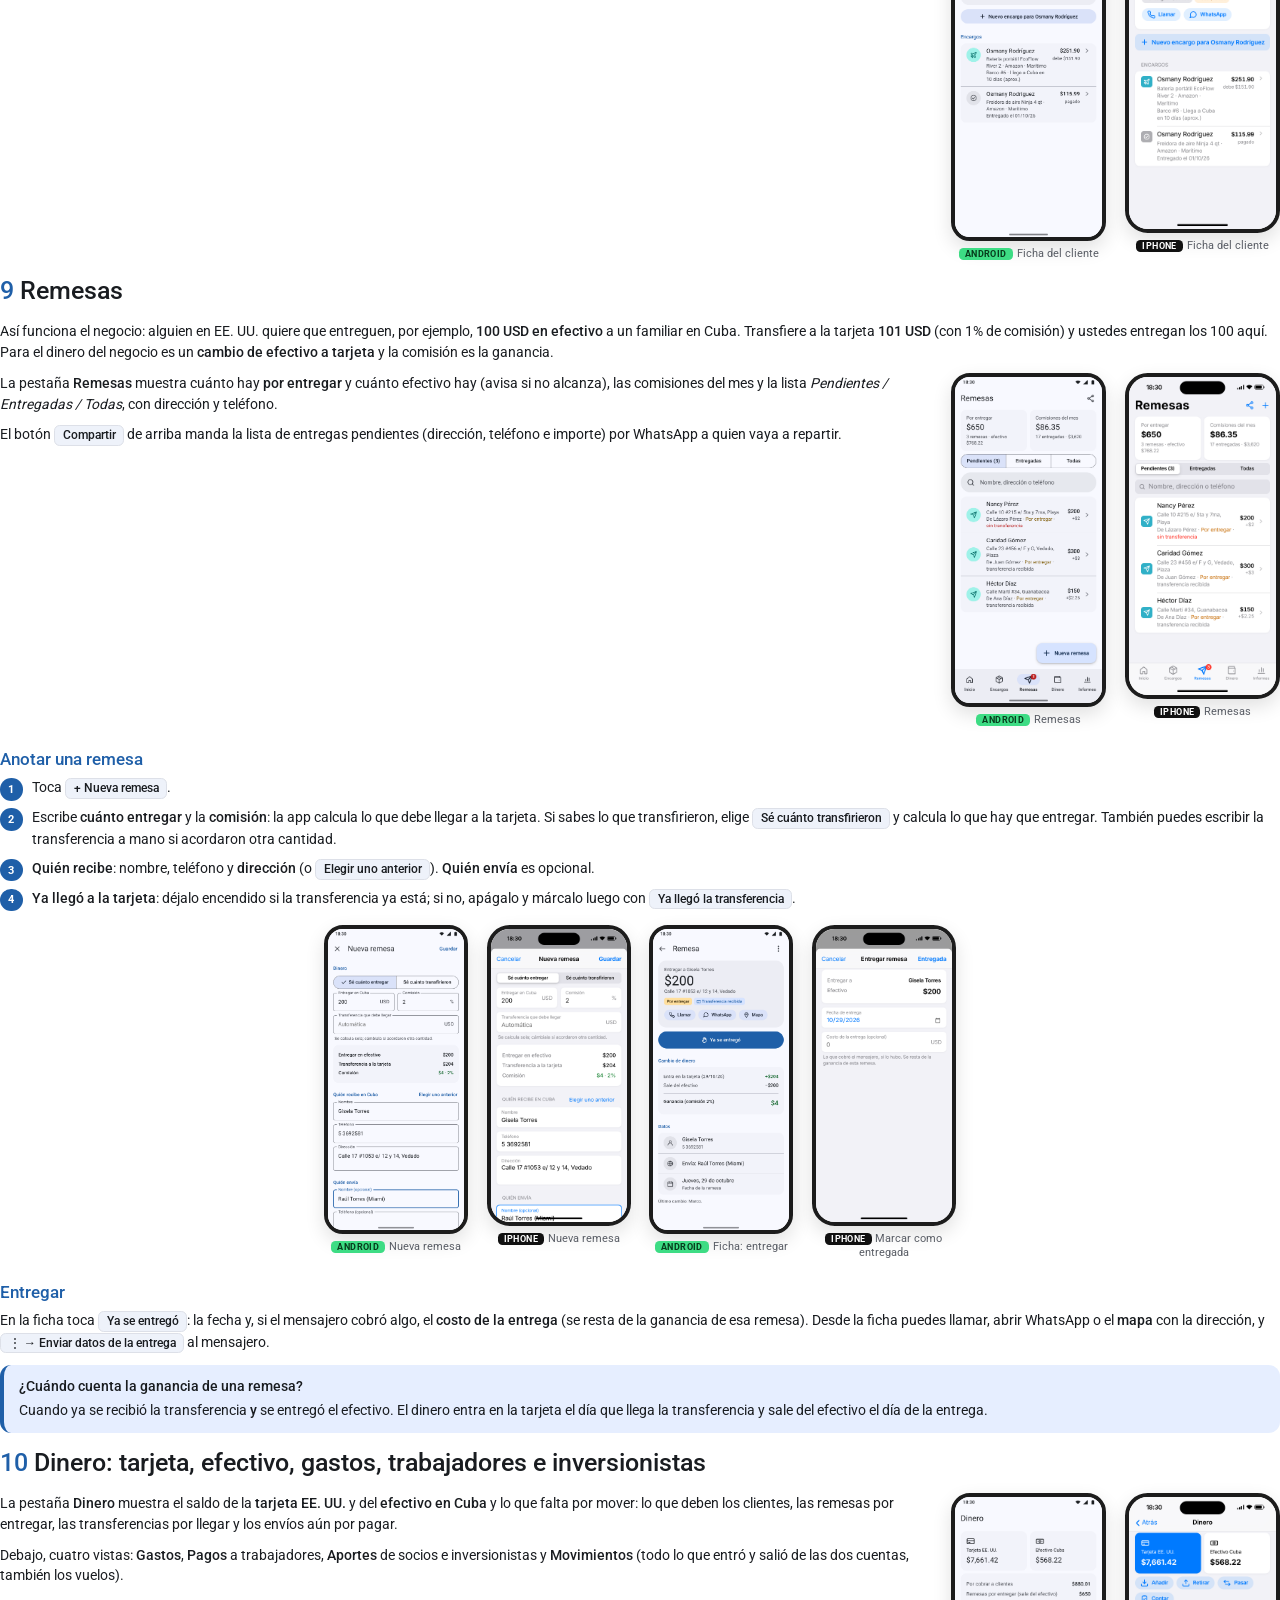
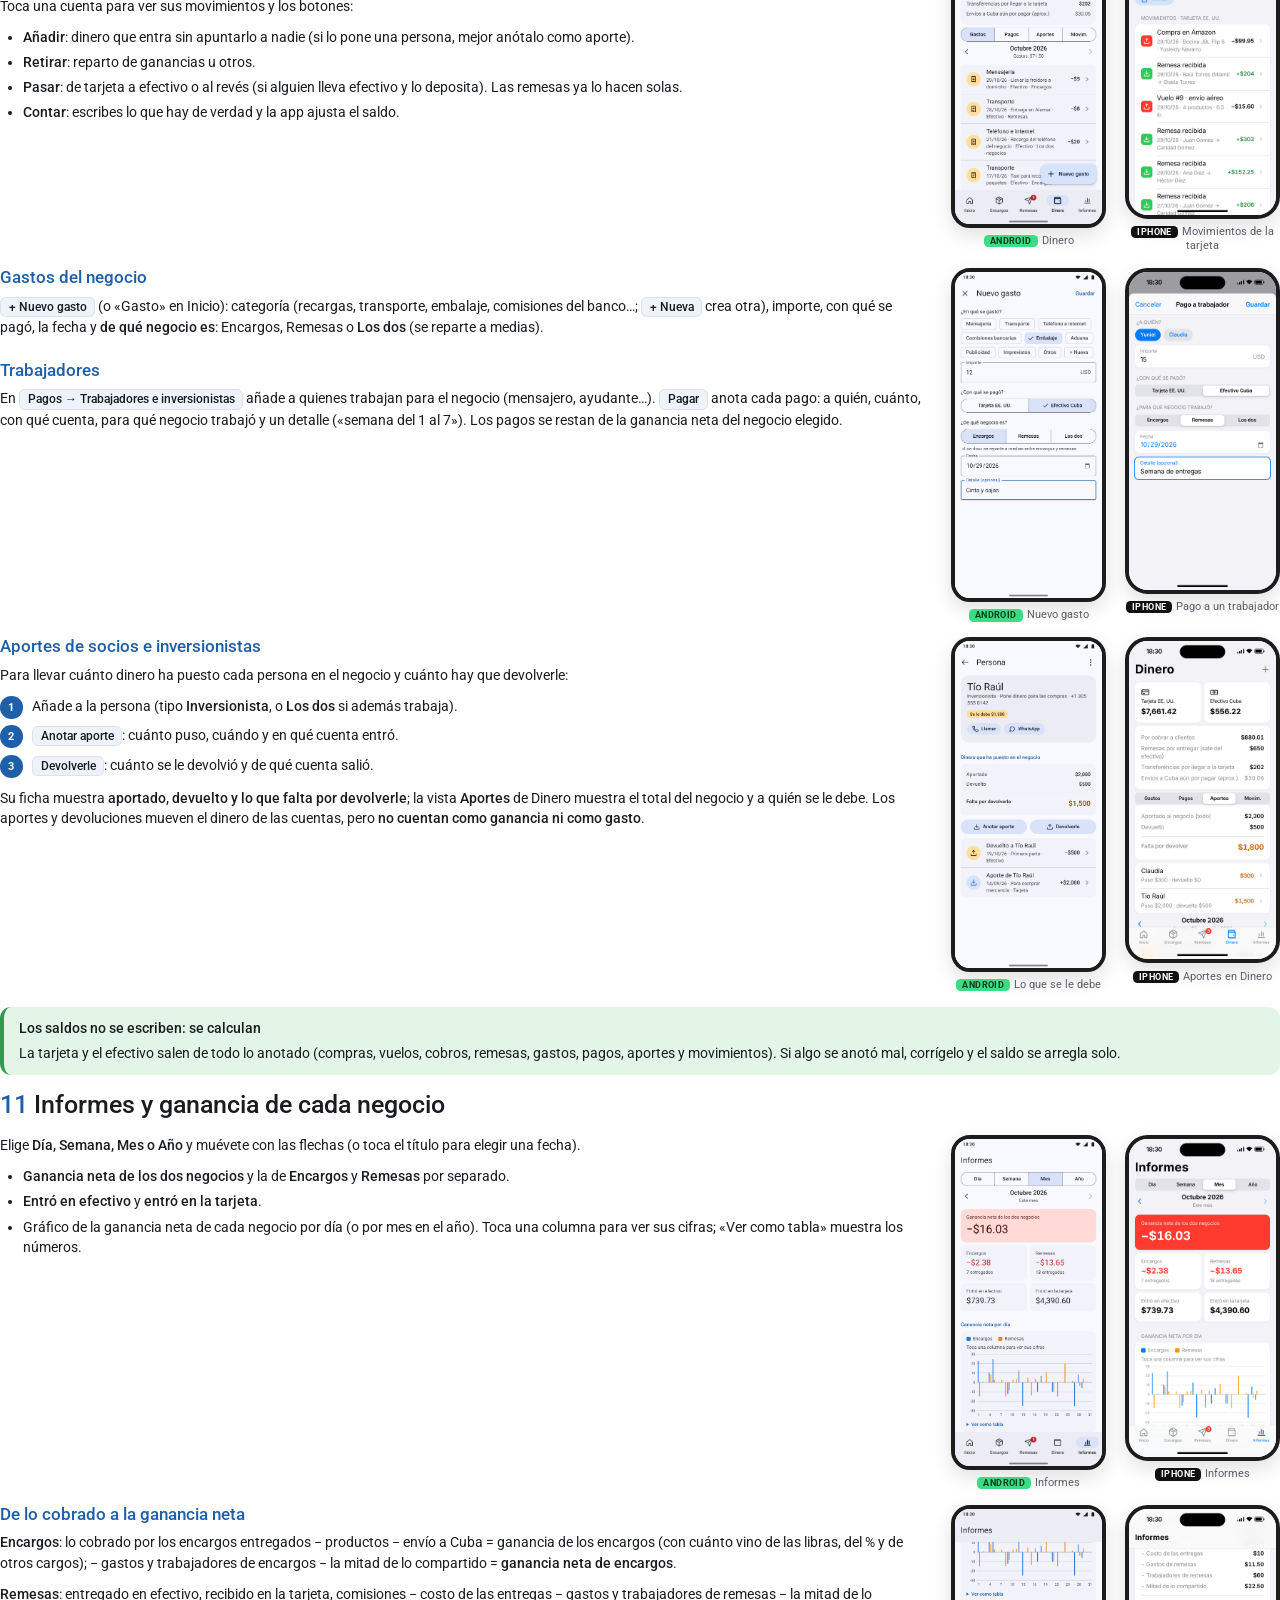
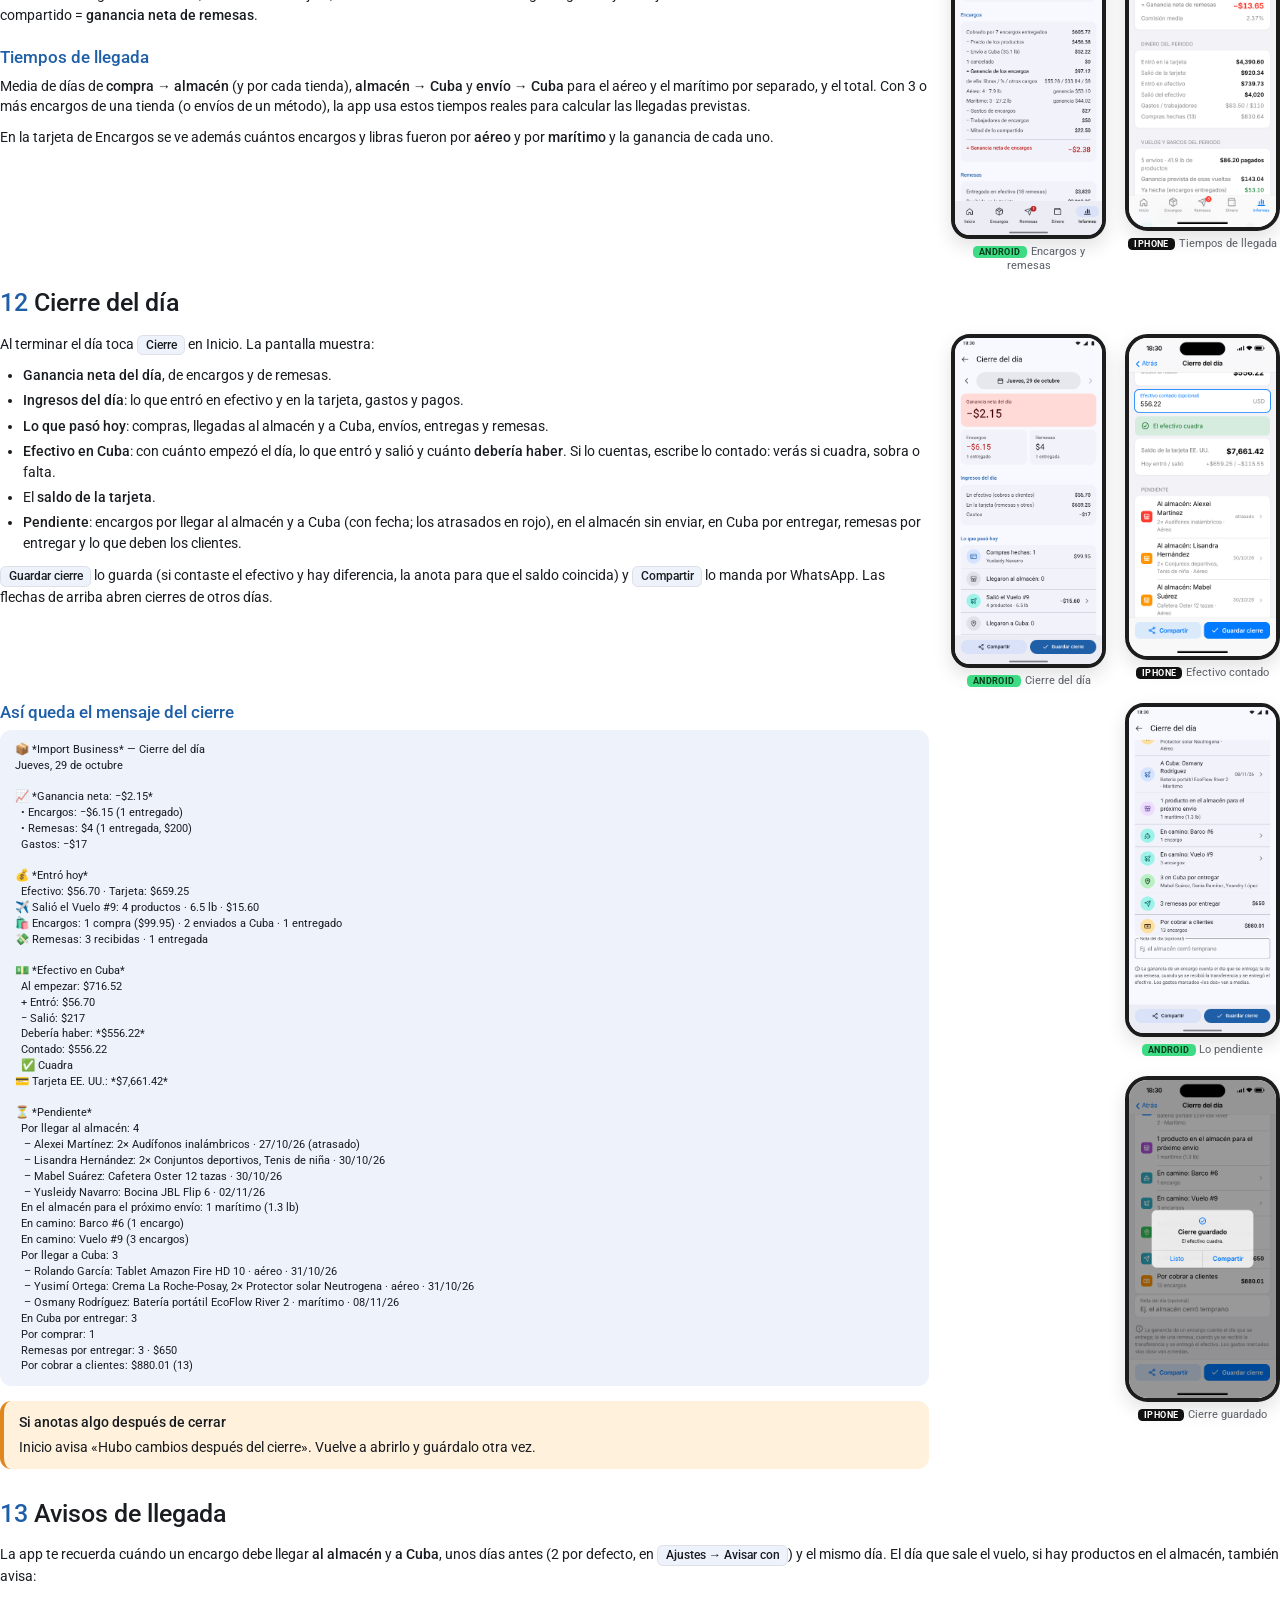
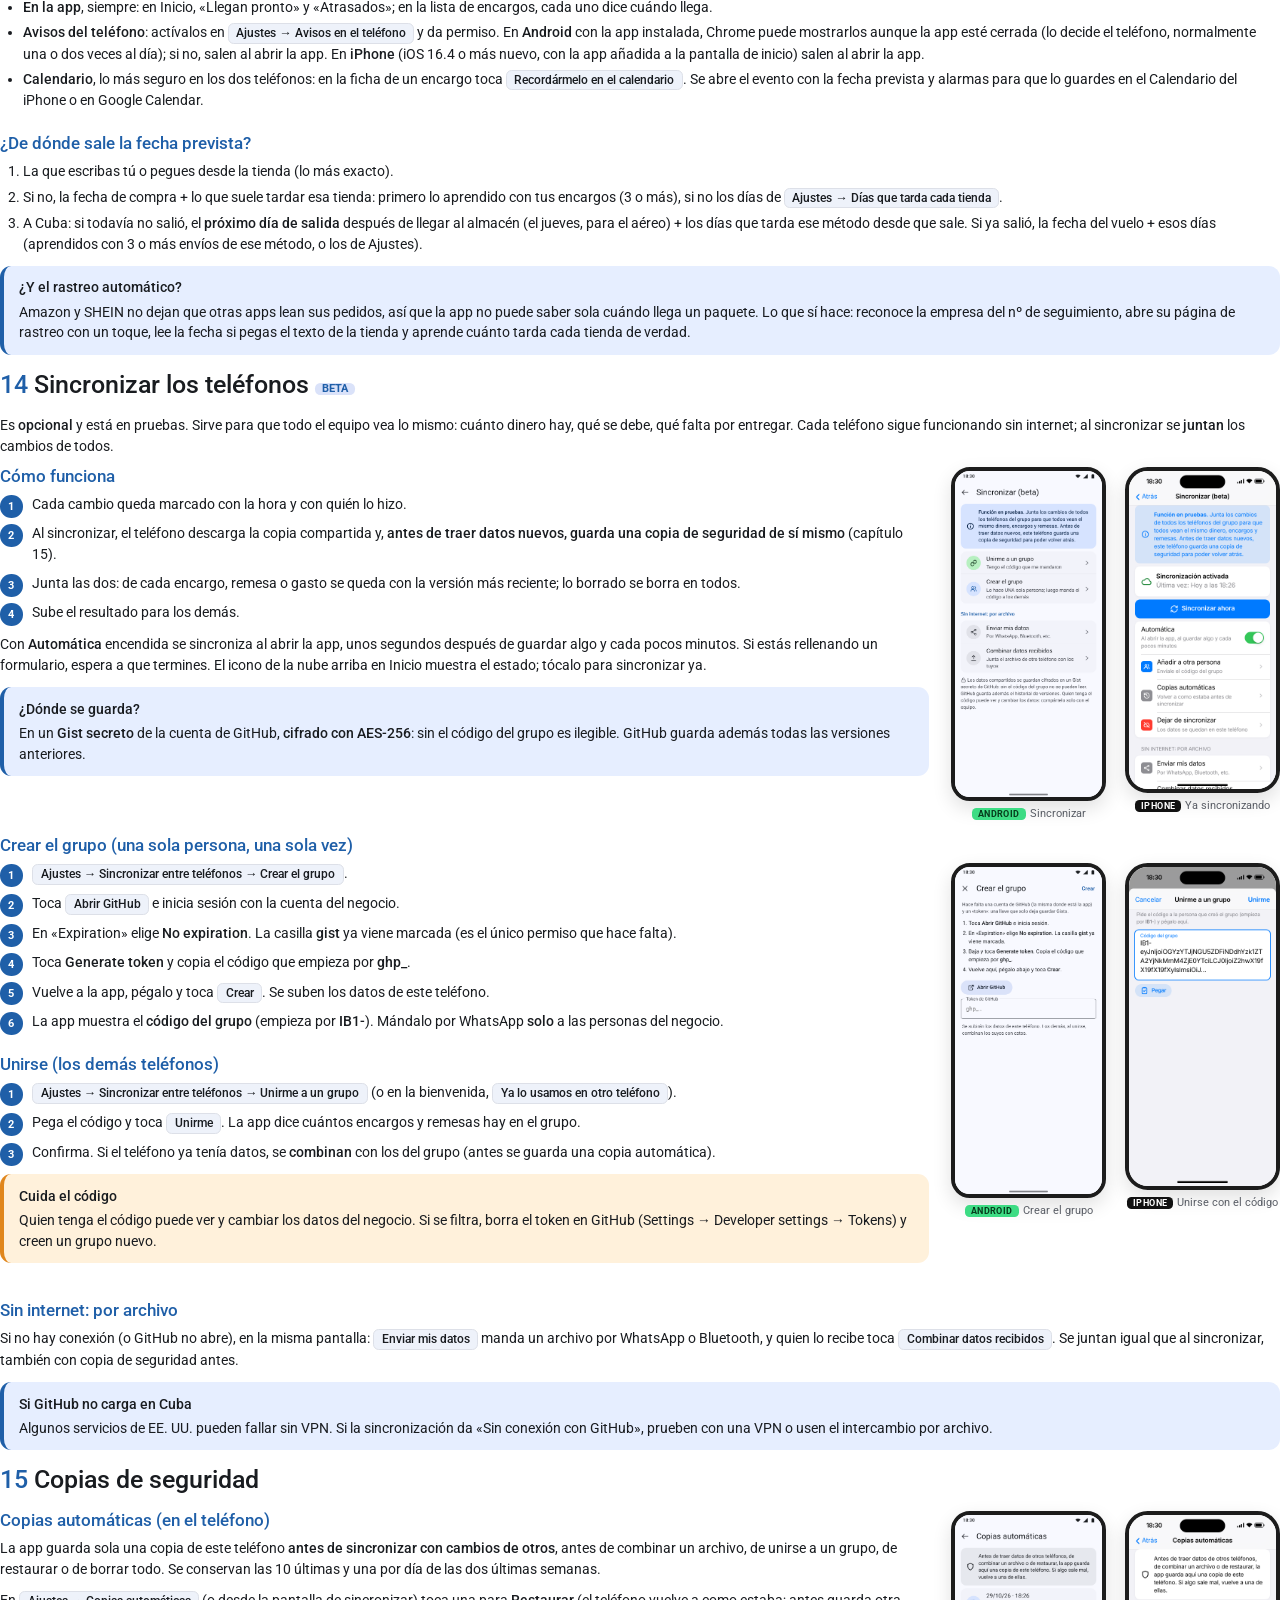
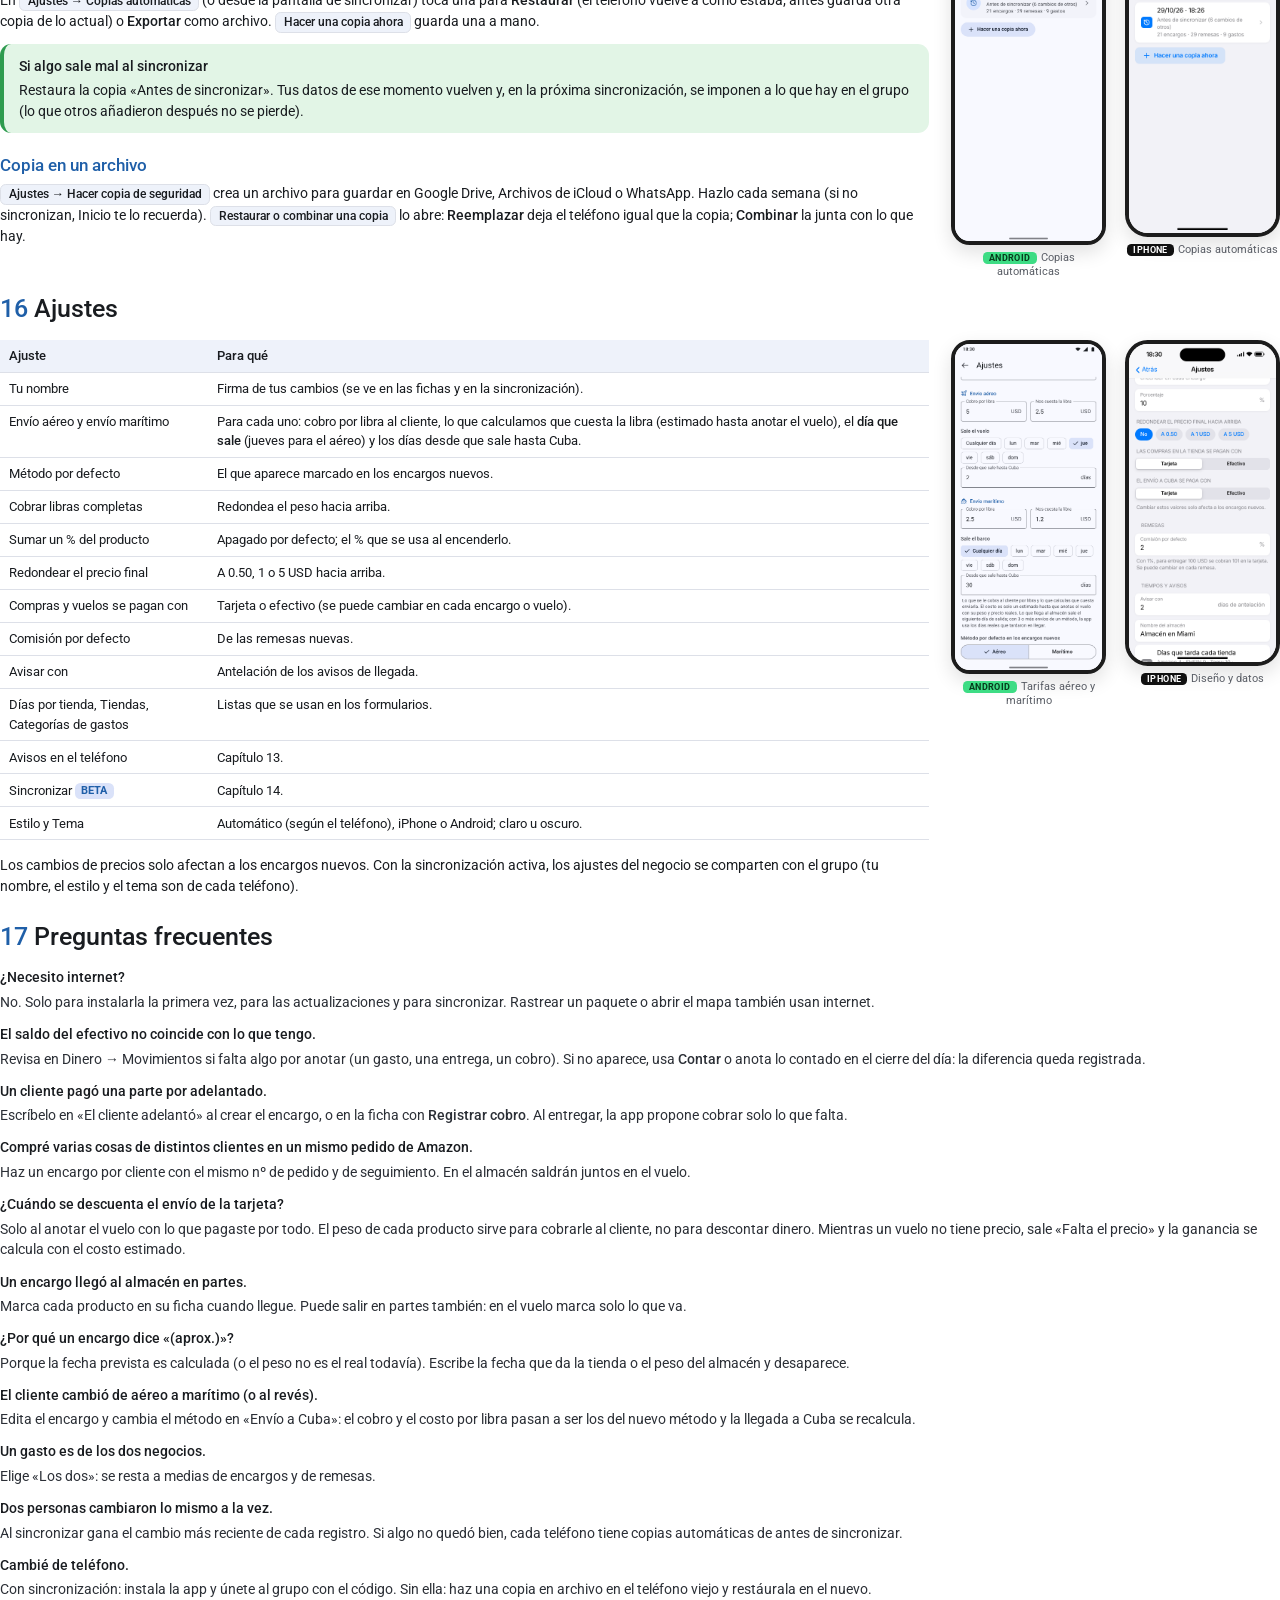
==== commit f9a5c367: "Costo del envío de cada vuelo: reparto exacto y cuentas a la vista - La ficha del vuelo mostraba «co" ====
--- a/tools/manual.html
+++ b/tools/manual.html
@@ -235,7 +235,7 @@
   <span class="formula">Precio = productos + libras × cobro por libra del método + (% del producto, apagado por defecto) + otros cargos</span>
   <p>Y la ganancia del encargo es lo cobrado menos lo que gastaron ustedes:</p>
   <span class="formula">Ganancia = precio − productos − envío</span>
-  <p>Mientras el encargo no ha salido, el envío es un <b>estimado</b>: libras × lo que nos cuesta la libra en ese método. Cuando sale en un vuelo y anotas lo que pagaste por todo el vuelo, se usa su <b>parte del precio real</b> (capítulo 7), que incluye las cajas y el embalaje.</p>
+  <p>Mientras el encargo no ha salido, el envío es un <b>estimado</b>: libras × lo que nos cuesta la libra en ese método. Cuando sale en un vuelo y anotas lo que pagaste por todo el vuelo, se usa su <b>parte del precio real</b>: sus libras × el costo por libra de ese vuelo (precio del vuelo ÷ libras de los productos que lleva), que incluye las cajas y el embalaje (capítulo 7). La ficha del encargo muestra la cuenta completa: precio al cliente − productos − envío = ganancia.</p>
   <table>
     <tr><th>Ejemplo: bocina de 99.95 USD, 2.5 lb, por aéreo (cobro 5 USD/lb, costo 2.50 USD/lb)</th><th class="num">USD</th></tr>
     <tr><td>Productos</td><td class="num">99.95</td></tr>
@@ -310,6 +310,7 @@
       <figure class="ios"><img src="../preview/ios/19b-vuelo-peso-precio.png" alt=""><figcaption><span class="os i">iPhone</span>Peso y precio reales</figcaption></figure>
     </div>
   </div>
+  <div class="tip"><b>Cómo se reparte el precio del vuelo</b>Se divide lo pagado entre las <b>libras de los productos</b> que lleva (no entre el peso real), para que las cajas y el embalaje también se paguen. Ejemplo: vuelo de <b>$15.60</b> con <b>4.9 lb</b> de productos (6.5 lb reales con cajas): $15.60 ÷ 4.9 lb = <b>$3.18 por libra</b>. Una tablet de 2.1 lb paga 2.1 × $3.18 = <b>$6.68</b> de envío, y las partes de todos los productos suman justo $15.60. Si se dividiera entre las 6.5 lb reales ($2.40/lb), las partes sumarían solo $11.76 y faltarían los $3.84 de las cajas. En la ficha de cada encargo se ve la cuenta: «Envío real (Vuelo #9): 2.1 lb × $3.18/lb».</div>
   <h3>La ganancia de cada vuelta</h3>
   <div class="split">
     <div class="txt">
@@ -317,7 +318,7 @@
       <ul>
         <li><b>Ganancia prevista</b>: lo que se cobra por todo lo que lleva − el precio de los productos − lo que pagaste por el envío.</li>
         <li><b>Ya hecha</b>: va subiendo a medida que entregas los encargos de ese vuelo (cuántos de cuántos).</li>
-        <li><b>Peso y envío</b>: el peso de los productos (lo que pagan los clientes), el peso real, la diferencia por cajas y embalaje, lo cobrado por libras, el costo por libra real y «libras cobradas − envío».</li>
+        <li><b>Peso y envío</b>: el peso de los productos (lo que pagan los clientes), el peso real, la diferencia por cajas y embalaje, lo que se cobra por las libras − el envío pagado = la ganancia en las libras, y el <b>costo por libra de producto</b>.</li>
         <li>Los encargos que lleva, con su estado y su ganancia.</li>
       </ul>
       <p>Cuando llega, toca <span class="k">Llegó a Cuba</span>. La lista de todos los vuelos está en Encargos → botón del avión: los que están en camino y los que llegaron, con la ganancia hecha y la prevista.</p>
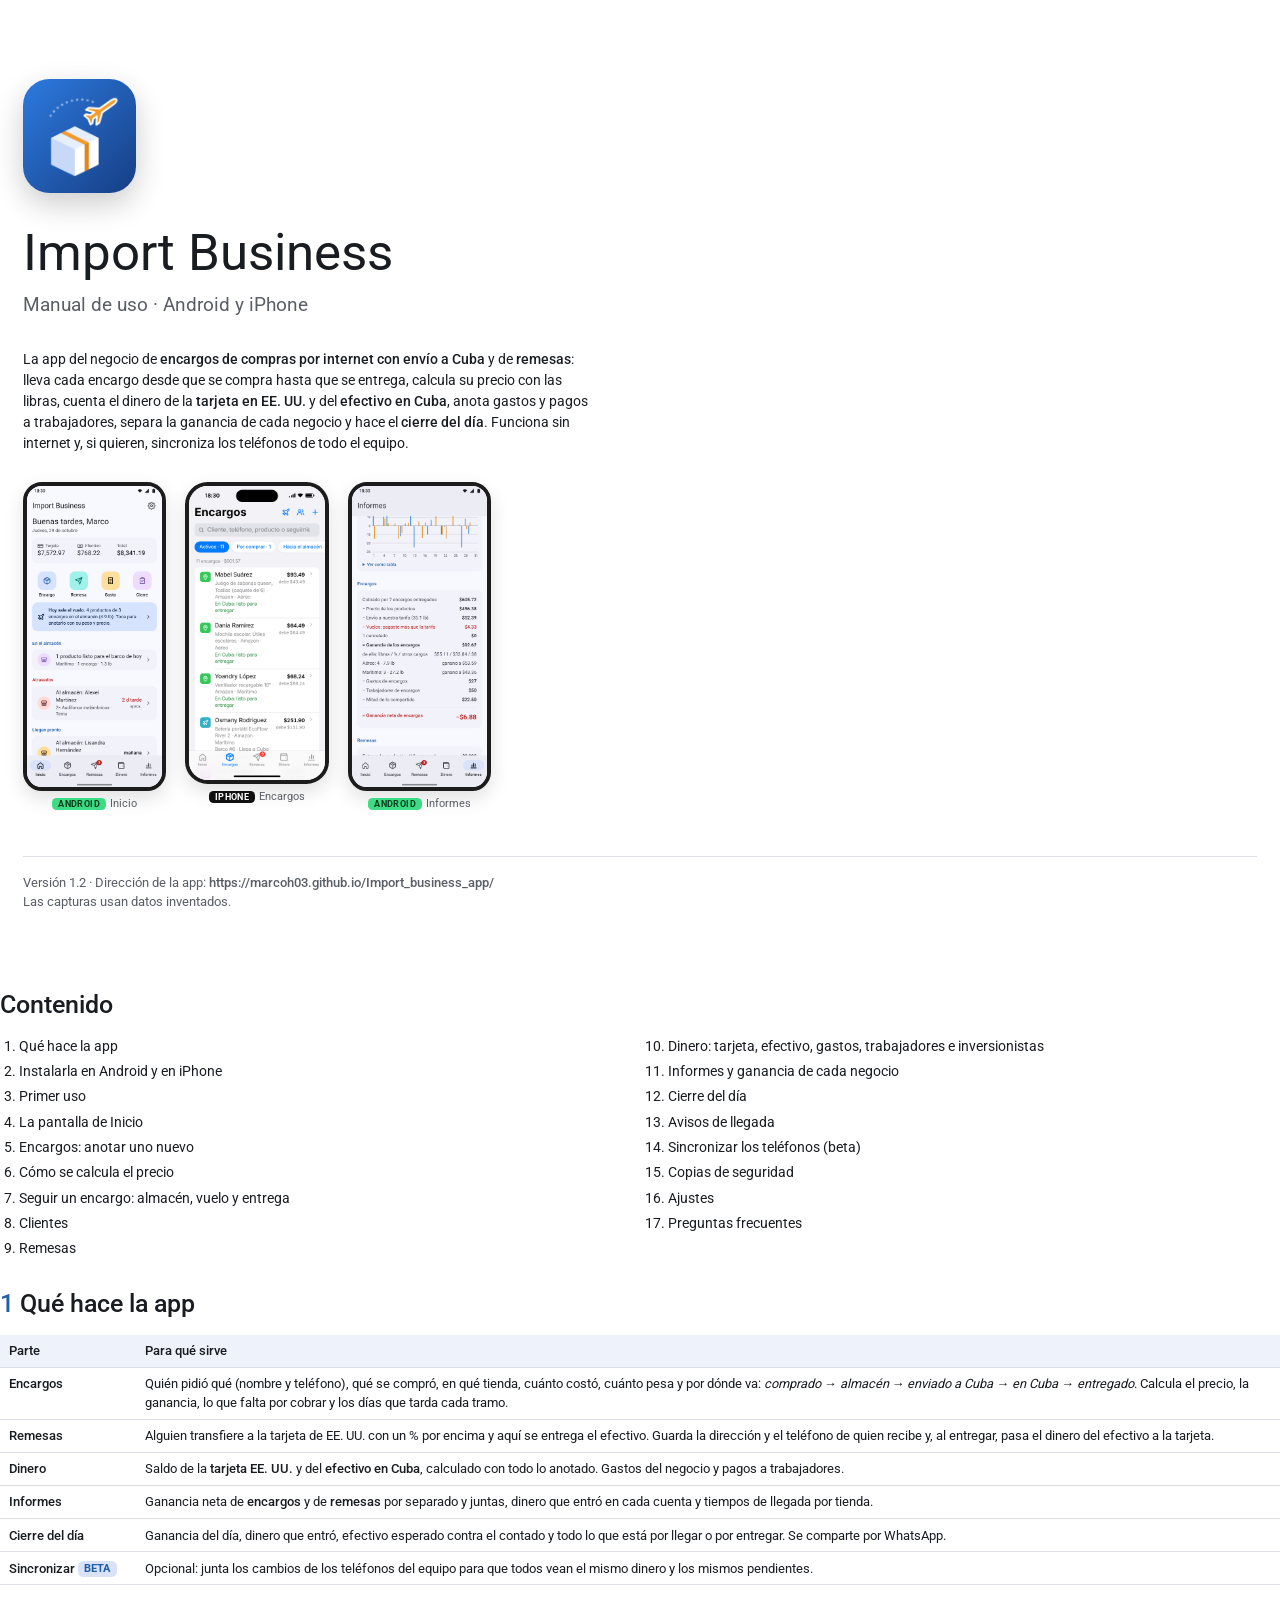
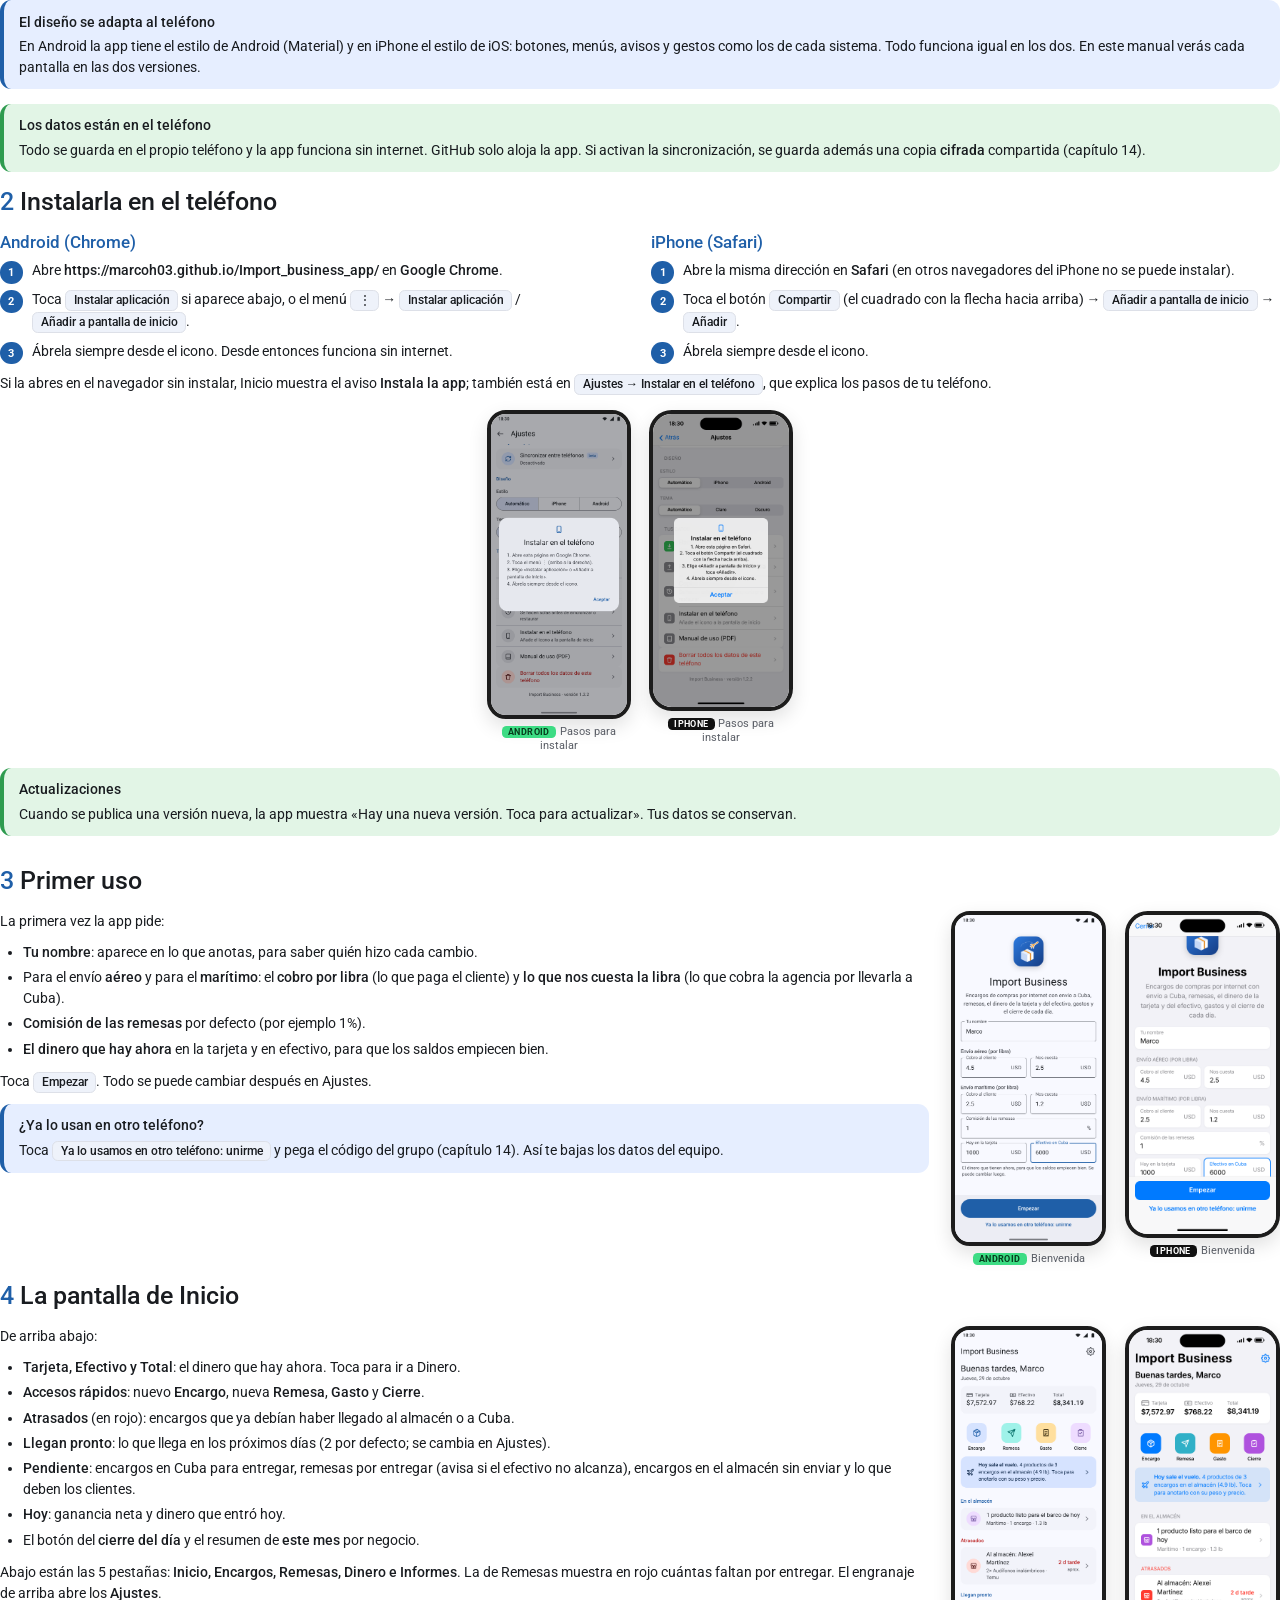
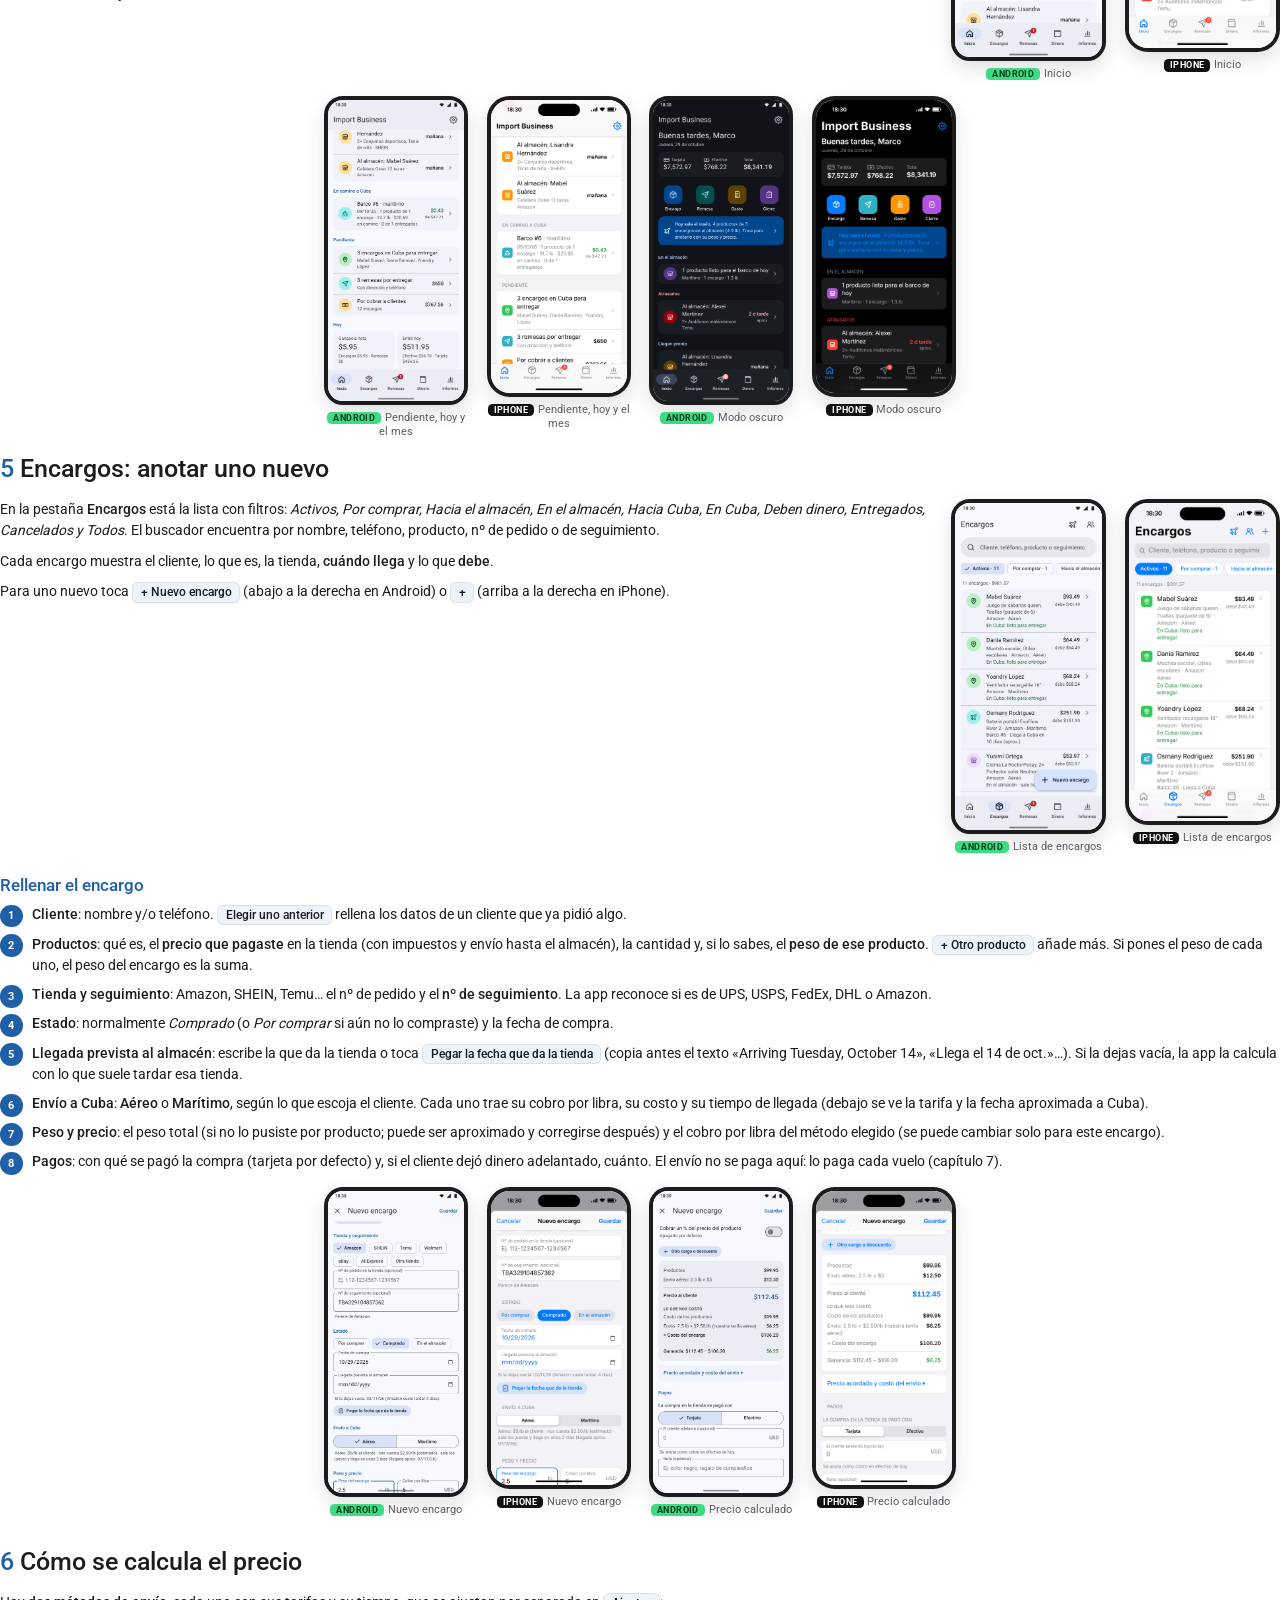
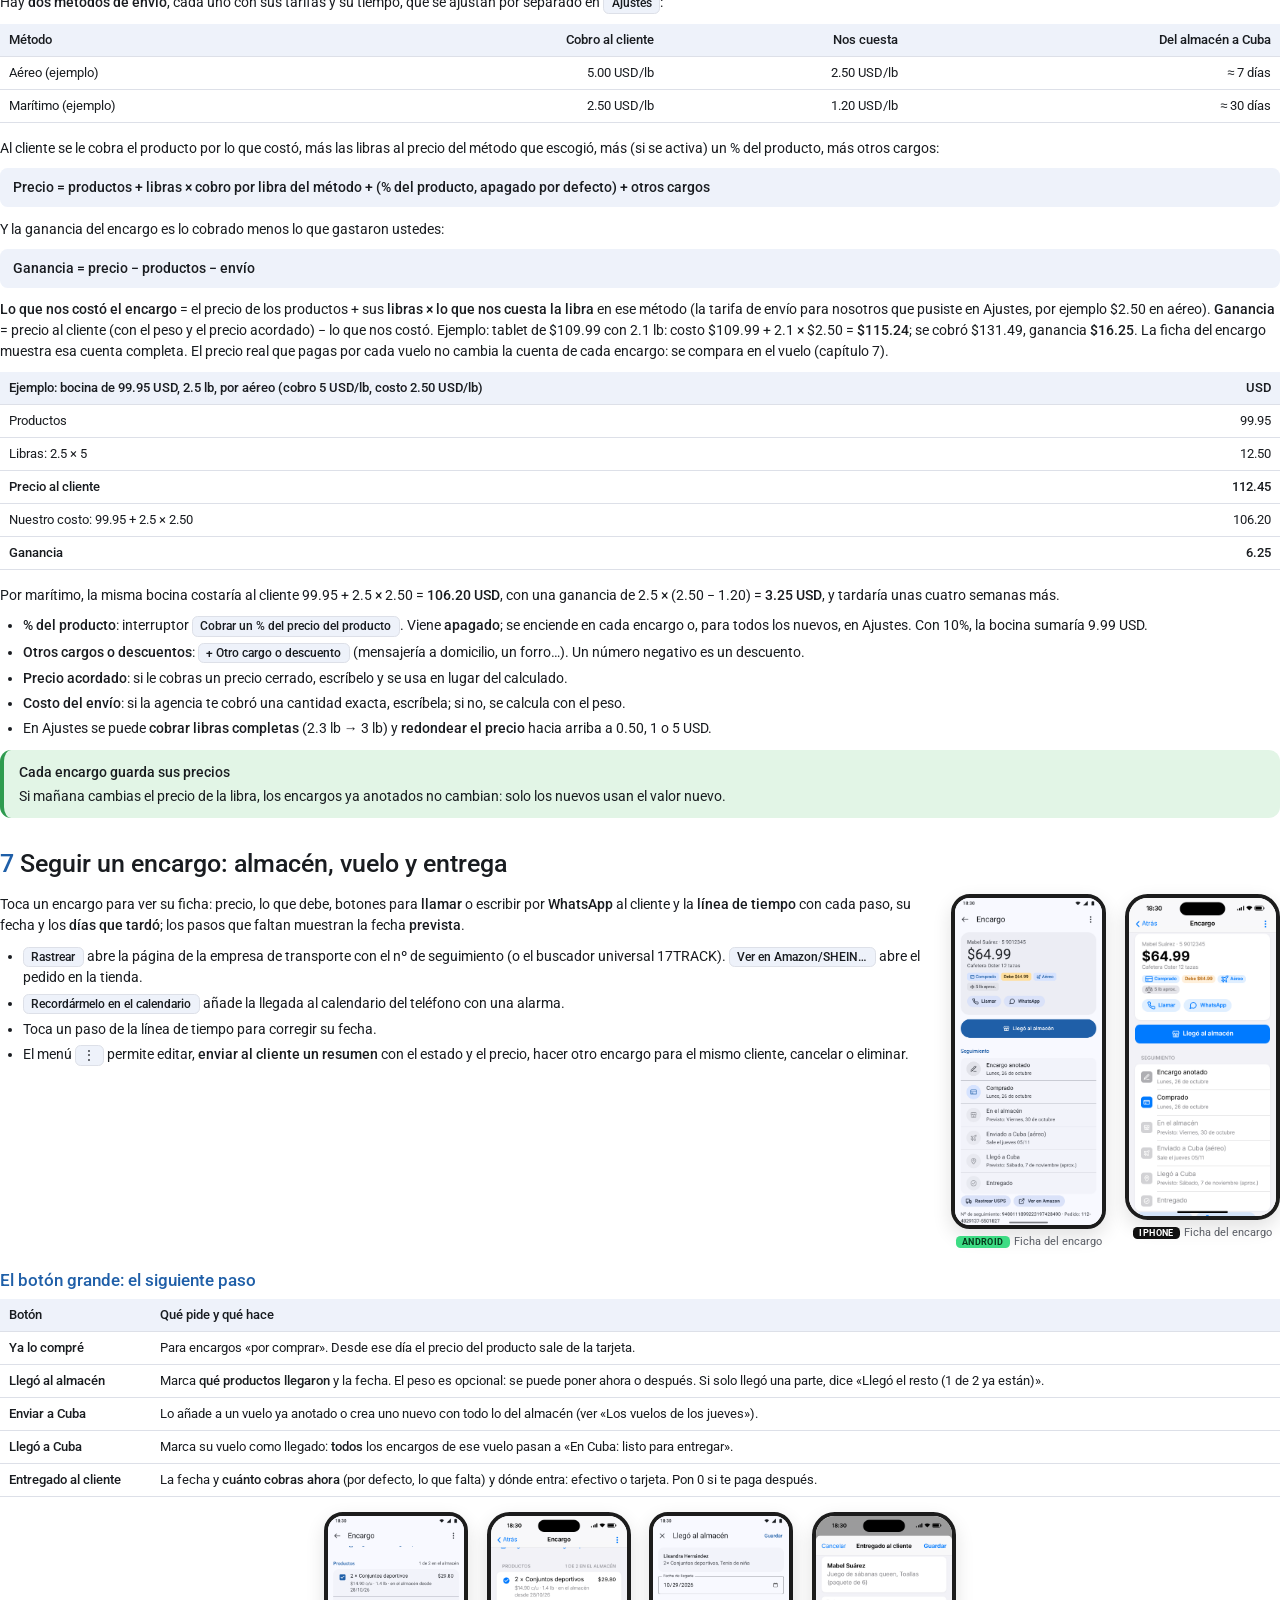
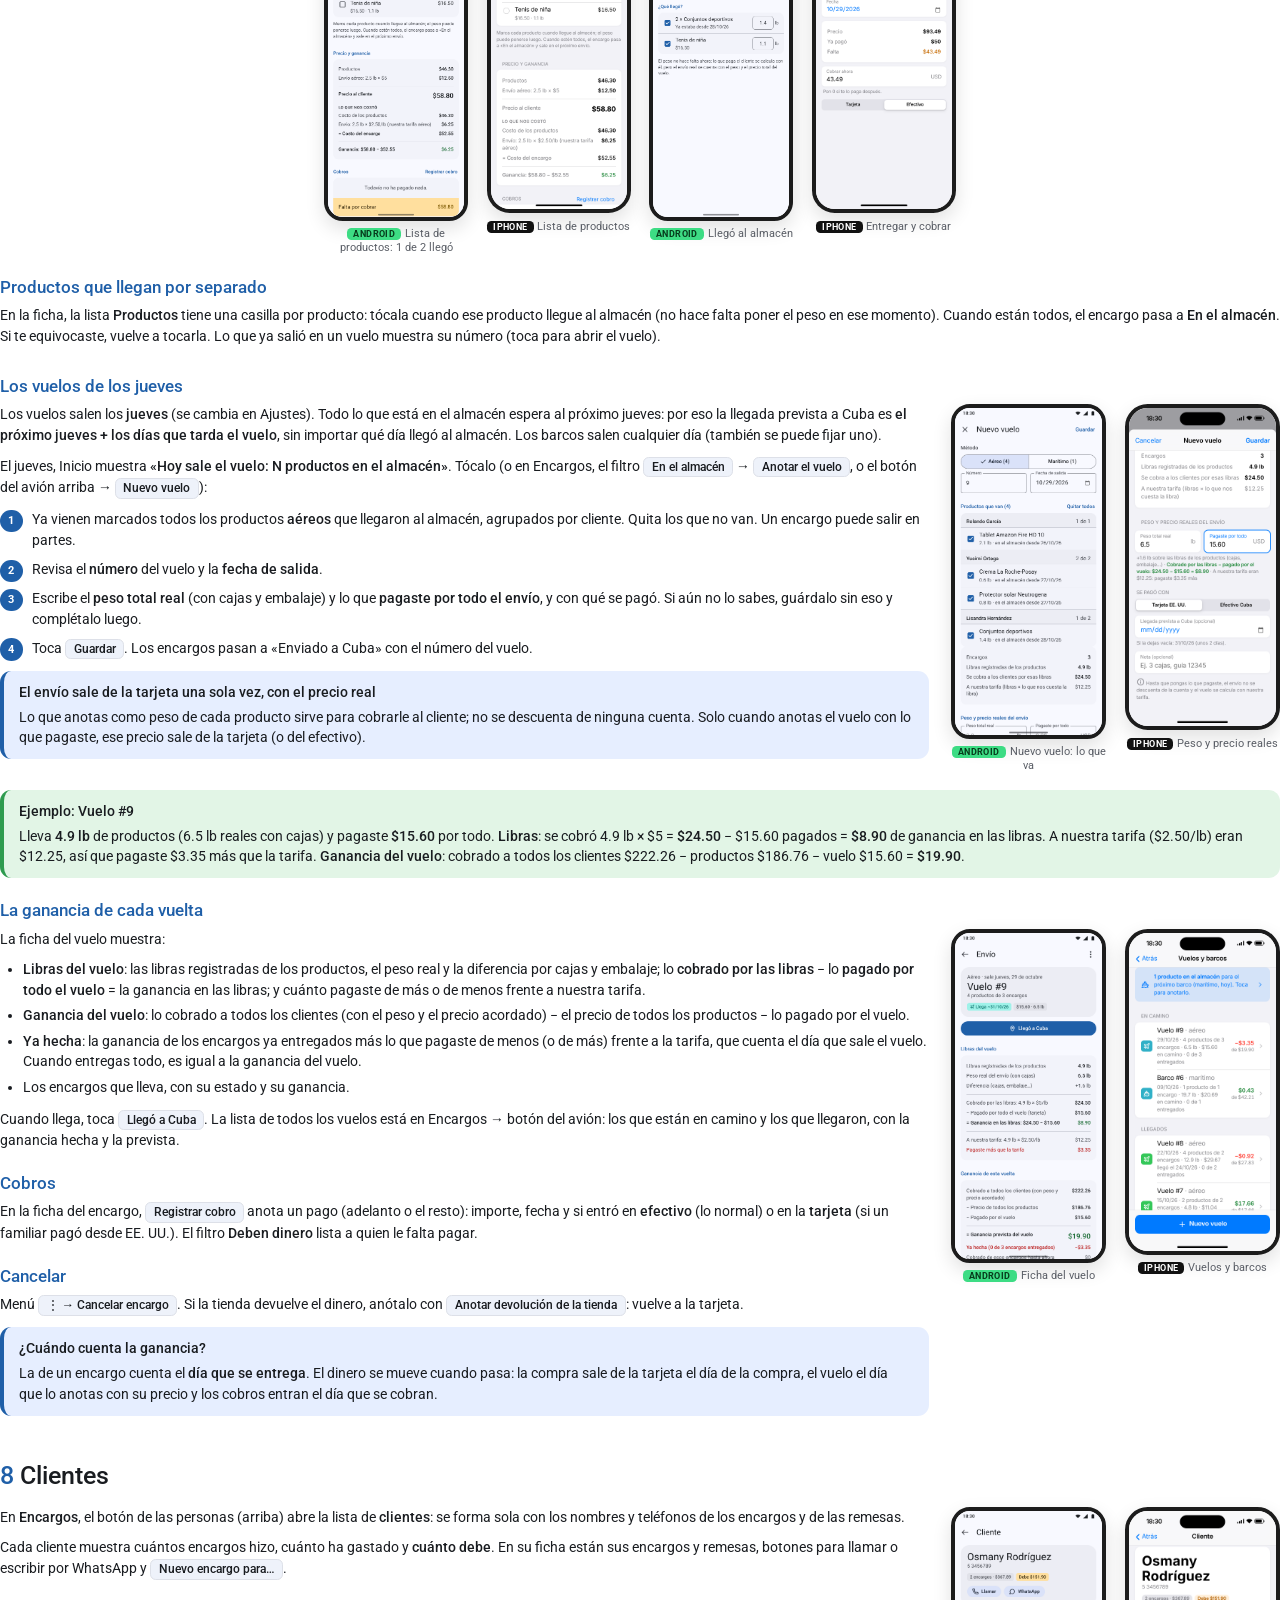
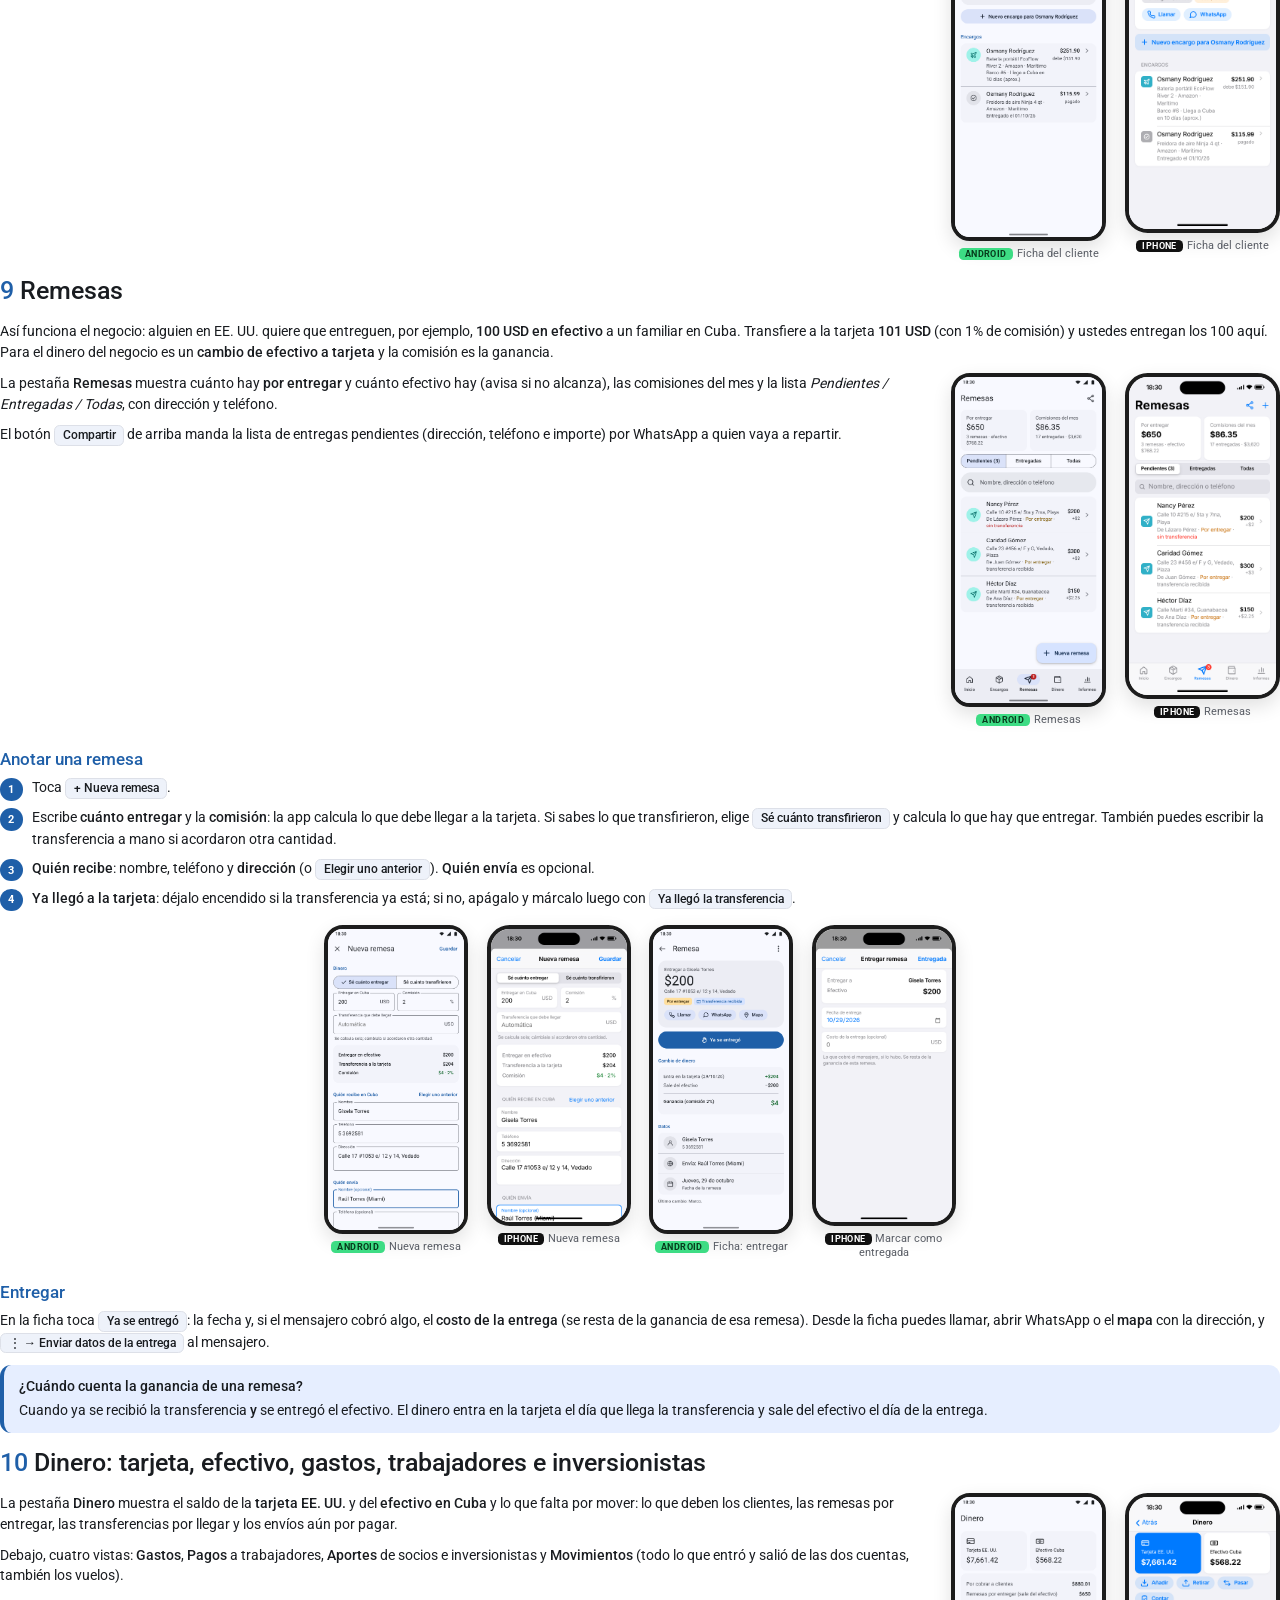
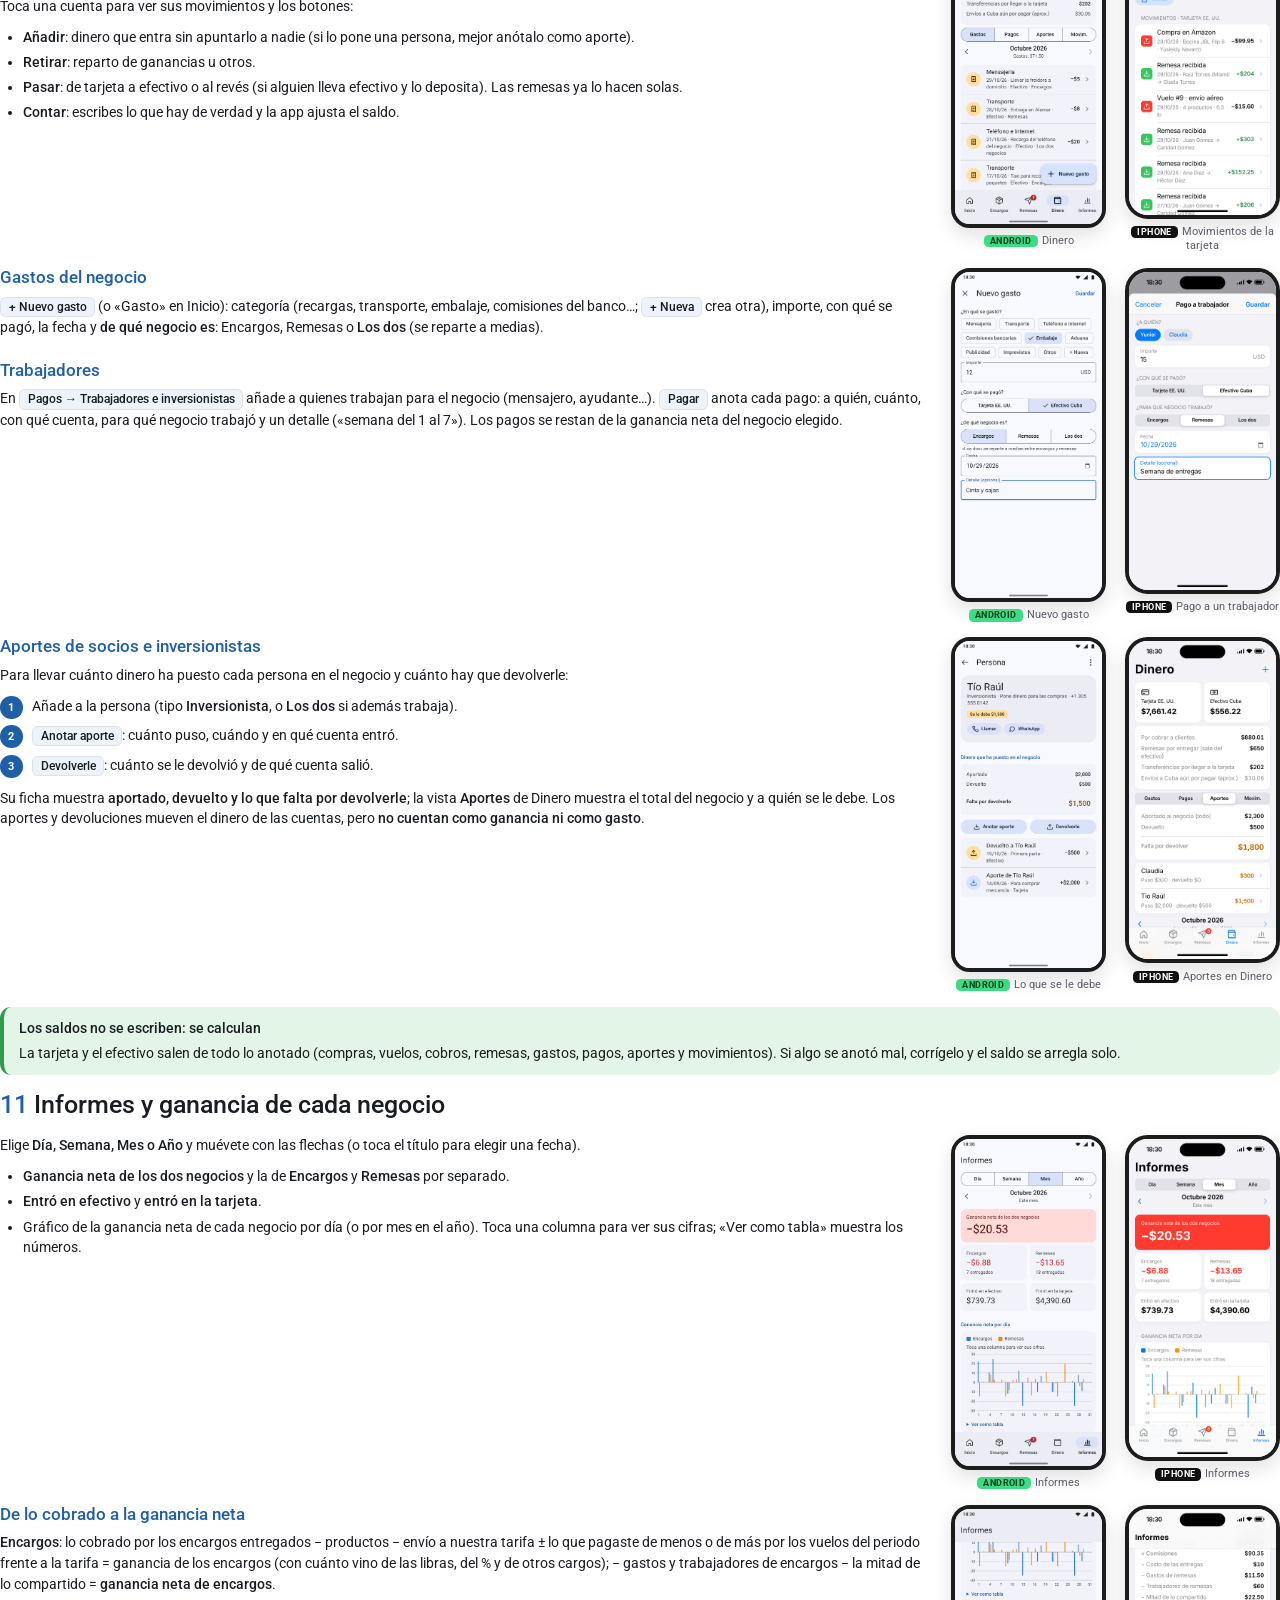
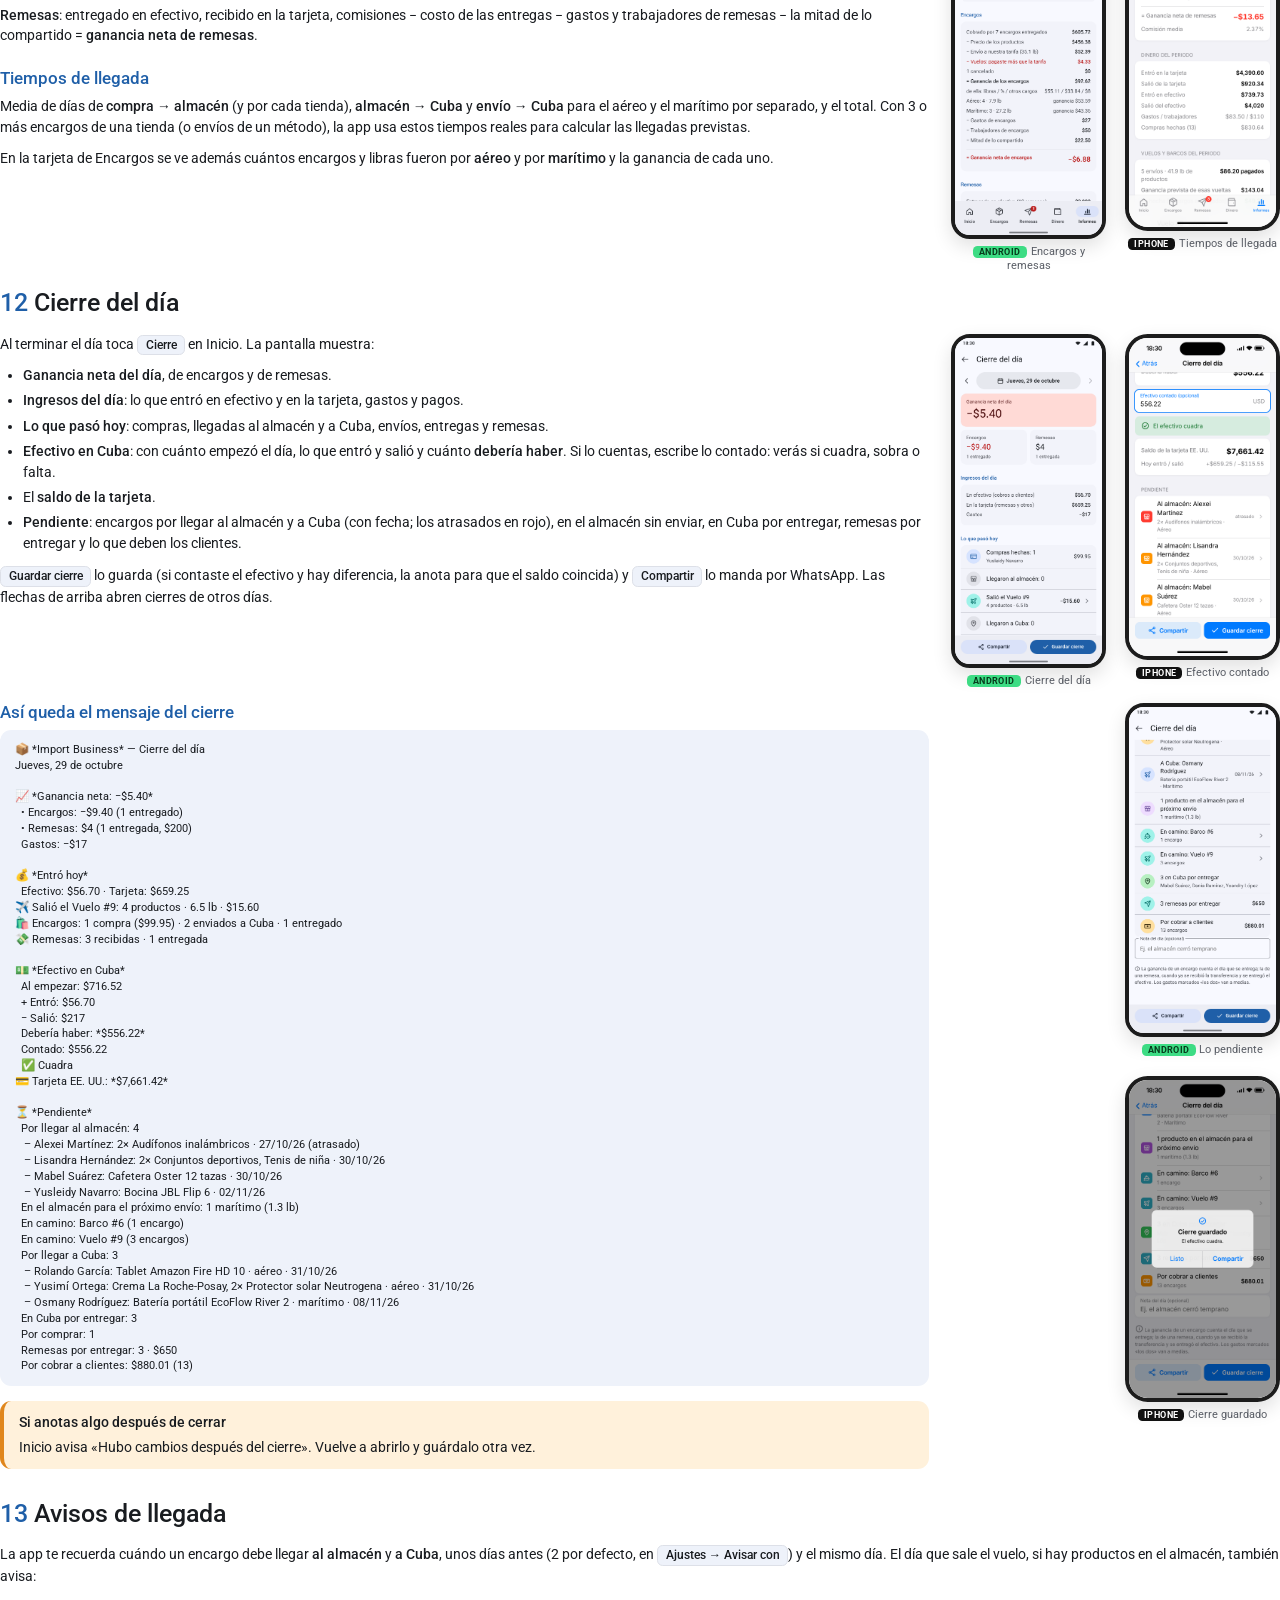
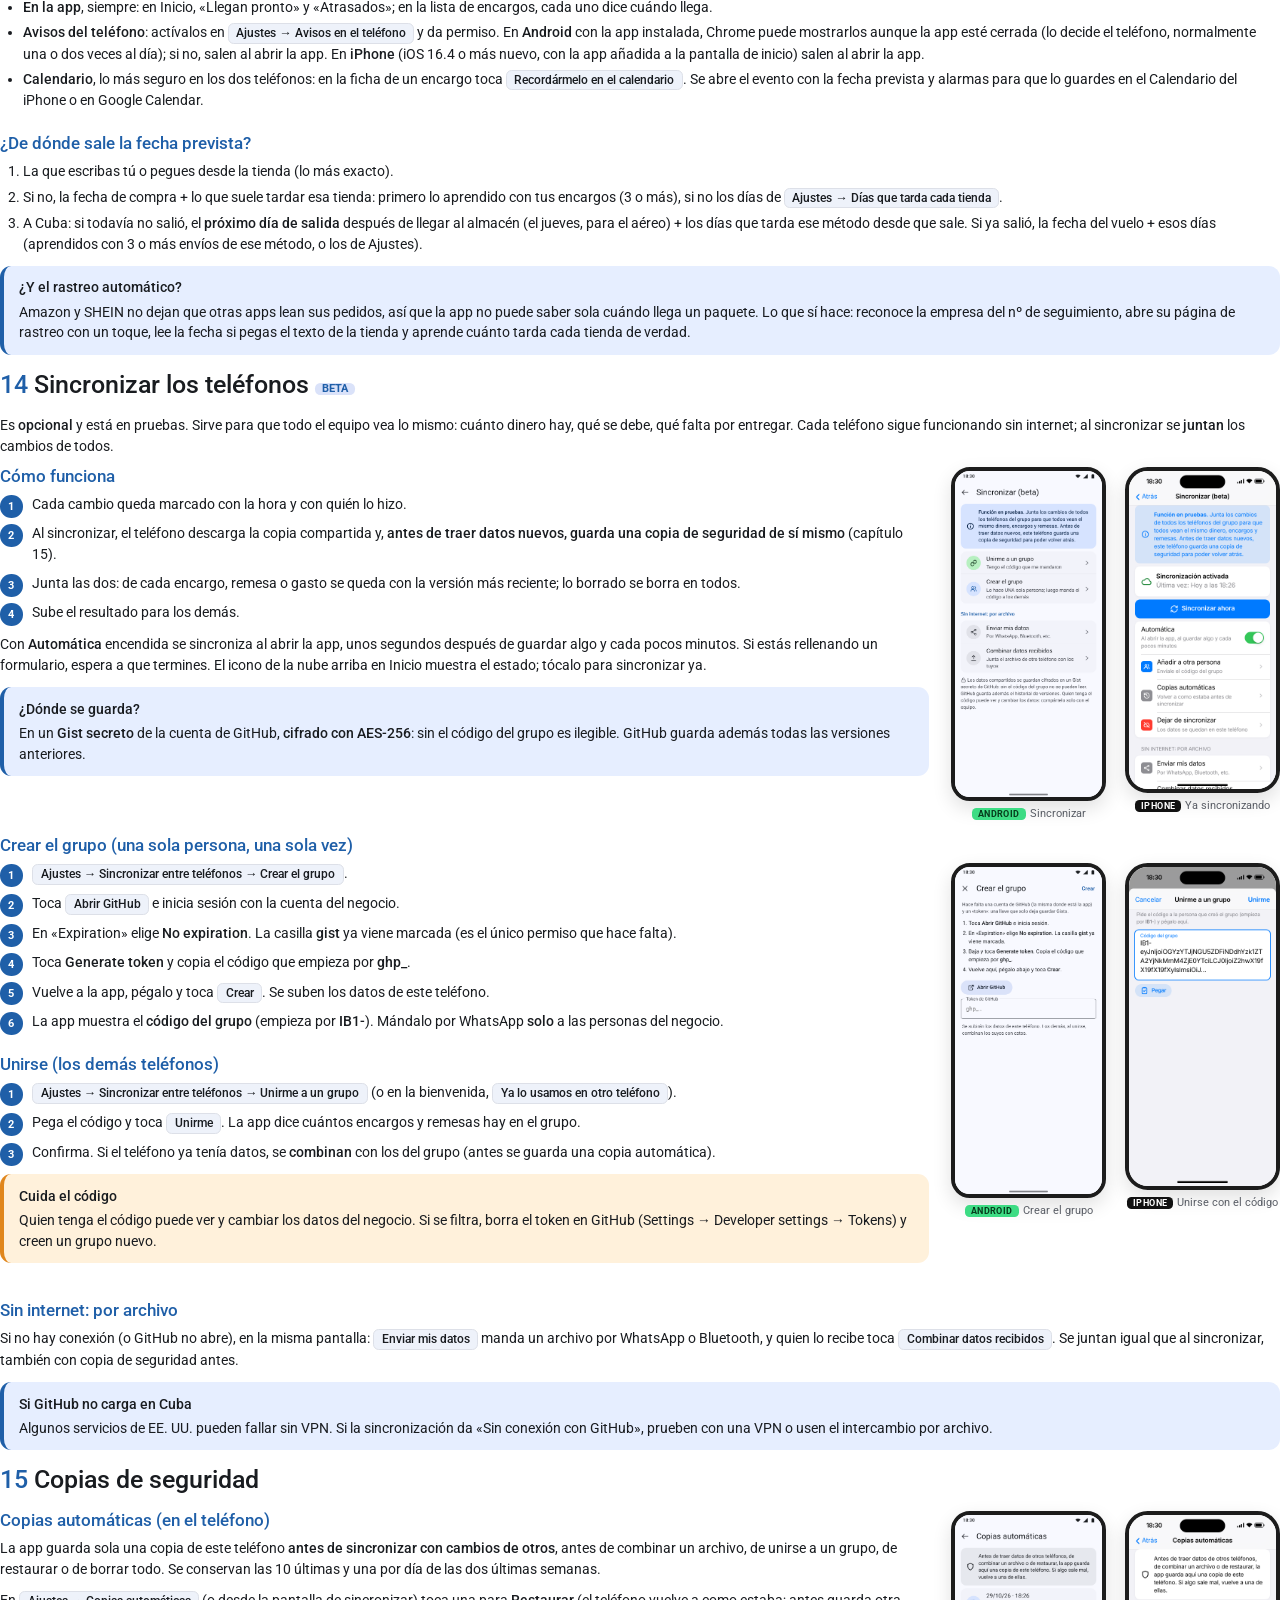
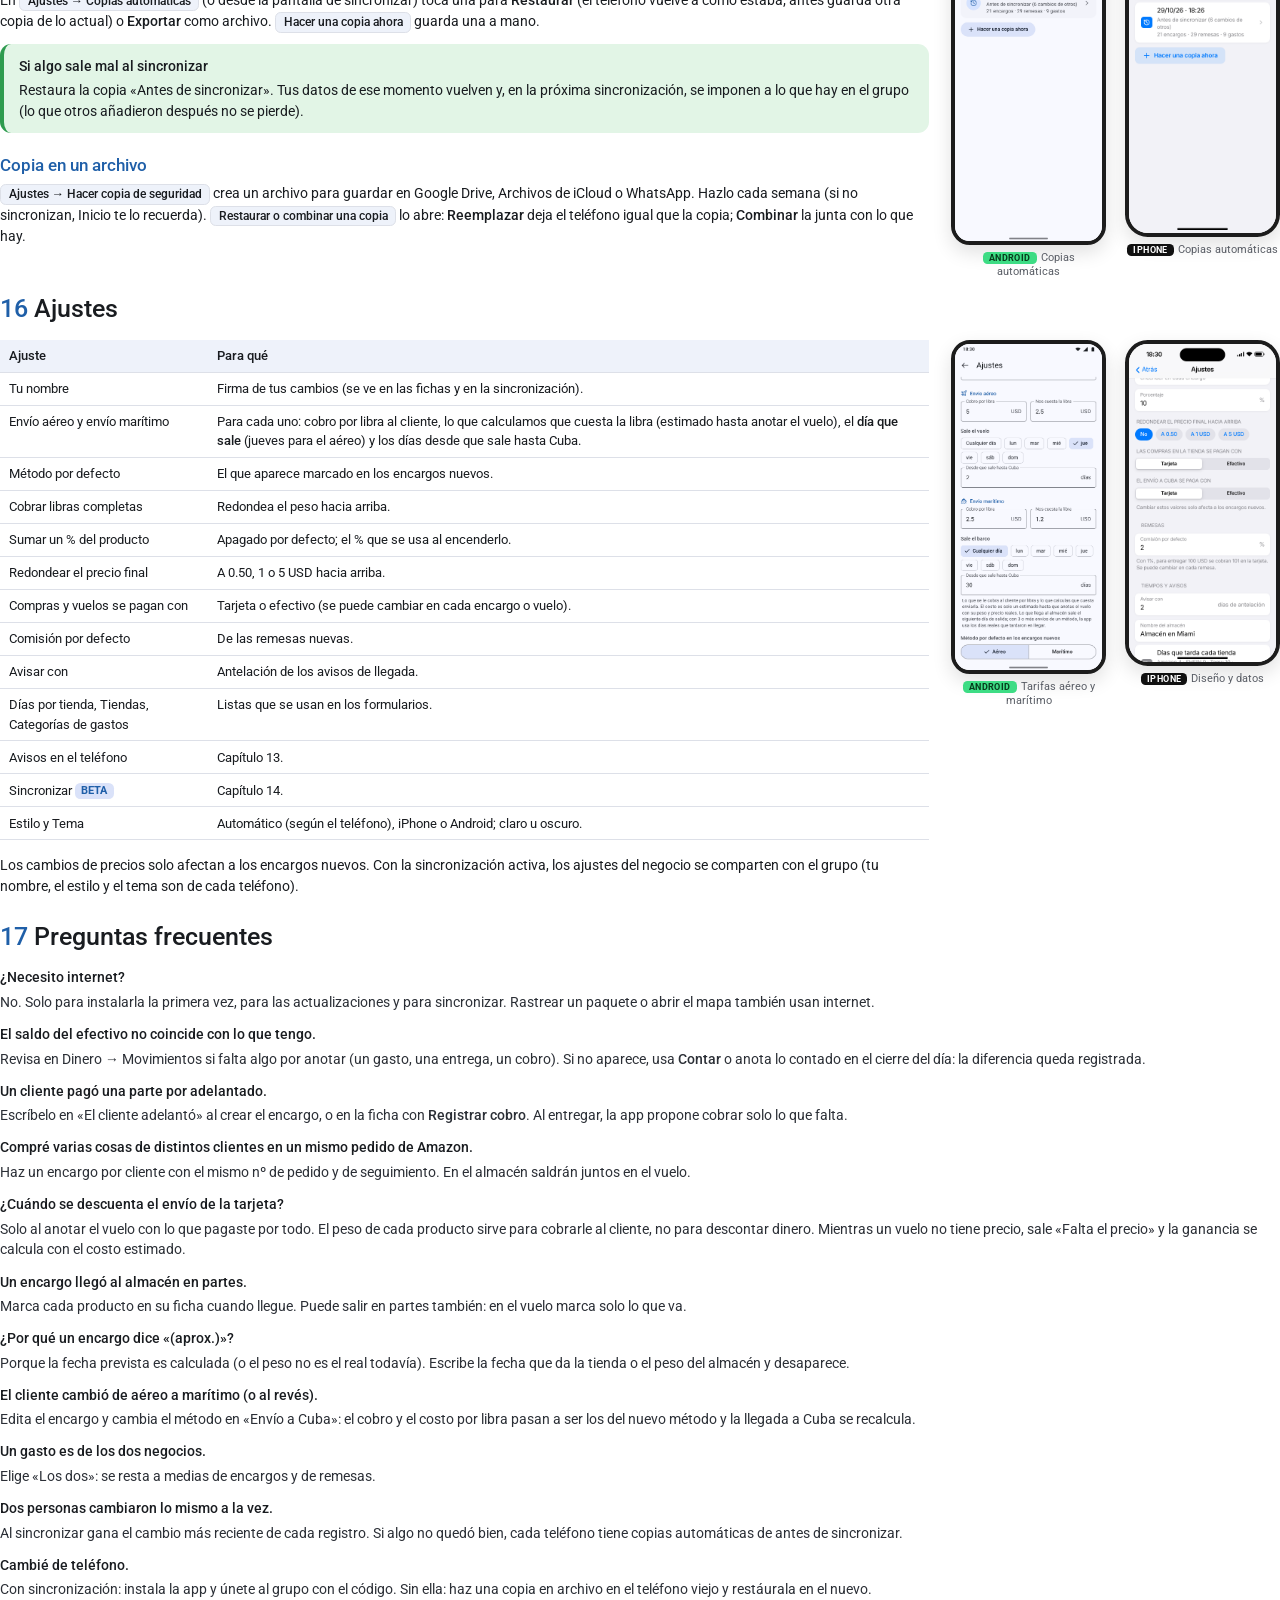
==== commit 26715459: "Costo de cada encargo a nuestra tarifa y cuentas de libras por vuelo - Encargo: costo = productos + " ====
--- a/tools/manual.html
+++ b/tools/manual.html
@@ -235,7 +235,7 @@
   <span class="formula">Precio = productos + libras × cobro por libra del método + (% del producto, apagado por defecto) + otros cargos</span>
   <p>Y la ganancia del encargo es lo cobrado menos lo que gastaron ustedes:</p>
   <span class="formula">Ganancia = precio − productos − envío</span>
-  <p>Mientras el encargo no ha salido, el envío es un <b>estimado</b>: libras × lo que nos cuesta la libra en ese método. Cuando sale en un vuelo y anotas lo que pagaste por todo el vuelo, se usa su <b>parte del precio real</b>: sus libras × el costo por libra de ese vuelo (precio del vuelo ÷ libras de los productos que lleva), que incluye las cajas y el embalaje (capítulo 7). La ficha del encargo muestra la cuenta completa: precio al cliente − productos − envío = ganancia.</p>
+  <p><b>Lo que nos costó el encargo</b> = el precio de los productos + sus <b>libras × lo que nos cuesta la libra</b> en ese método (la tarifa de envío para nosotros que pusiste en Ajustes, por ejemplo $2.50 en aéreo). <b>Ganancia</b> = precio al cliente (con el peso y el precio acordado) − lo que nos costó. Ejemplo: tablet de $109.99 con 2.1 lb: costo $109.99 + 2.1 × $2.50 = <b>$115.24</b>; se cobró $131.49, ganancia <b>$16.25</b>. La ficha del encargo muestra esa cuenta completa. El precio real que pagas por cada vuelo no cambia la cuenta de cada encargo: se compara en el vuelo (capítulo 7).</p>
   <table>
     <tr><th>Ejemplo: bocina de 99.95 USD, 2.5 lb, por aéreo (cobro 5 USD/lb, costo 2.50 USD/lb)</th><th class="num">USD</th></tr>
     <tr><td>Productos</td><td class="num">99.95</td></tr>
@@ -303,22 +303,22 @@
         <li>Escribe el <b>peso total real</b> (con cajas y embalaje) y lo que <b>pagaste por todo el envío</b>, y con qué se pagó. Si aún no lo sabes, guárdalo sin eso y complétalo luego.</li>
         <li>Toca <span class="k">Guardar</span>. Los encargos pasan a «Enviado a Cuba» con el número del vuelo.</li>
       </ol>
-      <div class="note"><b>El envío sale de la tarjeta una sola vez, con el precio real</b>Lo que anotas como peso de cada producto sirve para cobrarle al cliente; no se descuenta de ninguna cuenta. Solo cuando anotas el vuelo con lo que pagaste, ese precio sale de la tarjeta (o del efectivo) y se reparte entre los productos según sus libras.</div>
+      <div class="note"><b>El envío sale de la tarjeta una sola vez, con el precio real</b>Lo que anotas como peso de cada producto sirve para cobrarle al cliente; no se descuenta de ninguna cuenta. Solo cuando anotas el vuelo con lo que pagaste, ese precio sale de la tarjeta (o del efectivo).</div>
     </div>
     <div class="pair">
       <figure><img src="../preview/android/19-enviar-a-cuba.png" alt=""><figcaption><span class="os a">Android</span>Nuevo vuelo: lo que va</figcaption></figure>
       <figure class="ios"><img src="../preview/ios/19b-vuelo-peso-precio.png" alt=""><figcaption><span class="os i">iPhone</span>Peso y precio reales</figcaption></figure>
     </div>
   </div>
-  <div class="tip"><b>Cómo se reparte el precio del vuelo</b>Se divide lo pagado entre las <b>libras de los productos</b> que lleva (no entre el peso real), para que las cajas y el embalaje también se paguen. Ejemplo: vuelo de <b>$15.60</b> con <b>4.9 lb</b> de productos (6.5 lb reales con cajas): $15.60 ÷ 4.9 lb = <b>$3.18 por libra</b>. Una tablet de 2.1 lb paga 2.1 × $3.18 = <b>$6.68</b> de envío, y las partes de todos los productos suman justo $15.60. Si se dividiera entre las 6.5 lb reales ($2.40/lb), las partes sumarían solo $11.76 y faltarían los $3.84 de las cajas. En la ficha de cada encargo se ve la cuenta: «Envío real (Vuelo #9): 2.1 lb × $3.18/lb».</div>
+  <div class="tip"><b>Ejemplo: Vuelo #9</b>Lleva <b>4.9 lb</b> de productos (6.5 lb reales con cajas) y pagaste <b>$15.60</b> por todo. <b>Libras</b>: se cobró 4.9 lb × $5 = <b>$24.50</b> − $15.60 pagados = <b>$8.90</b> de ganancia en las libras. A nuestra tarifa ($2.50/lb) eran $12.25, así que pagaste $3.35 más que la tarifa. <b>Ganancia del vuelo</b>: cobrado a todos los clientes $222.26 − productos $186.76 − vuelo $15.60 = <b>$19.90</b>.</div>
   <h3>La ganancia de cada vuelta</h3>
   <div class="split">
     <div class="txt">
       <p>La ficha del vuelo muestra:</p>
       <ul>
-        <li><b>Ganancia prevista</b>: lo que se cobra por todo lo que lleva − el precio de los productos − lo que pagaste por el envío.</li>
-        <li><b>Ya hecha</b>: va subiendo a medida que entregas los encargos de ese vuelo (cuántos de cuántos).</li>
-        <li><b>Peso y envío</b>: el peso de los productos (lo que pagan los clientes), el peso real, la diferencia por cajas y embalaje, lo que se cobra por las libras − el envío pagado = la ganancia en las libras, y el <b>costo por libra de producto</b>.</li>
+        <li><b>Libras del vuelo</b>: las libras registradas de los productos, el peso real y la diferencia por cajas y embalaje; lo <b>cobrado por las libras</b> − lo <b>pagado por todo el vuelo</b> = la ganancia en las libras; y cuánto pagaste de más o de menos frente a nuestra tarifa.</li>
+        <li><b>Ganancia del vuelo</b>: lo cobrado a todos los clientes (con el peso y el precio acordado) − el precio de todos los productos − lo pagado por el vuelo.</li>
+        <li><b>Ya hecha</b>: la ganancia de los encargos ya entregados más lo que pagaste de menos (o de más) frente a la tarifa, que cuenta el día que sale el vuelo. Cuando entregas todo, es igual a la ganancia del vuelo.</li>
         <li>Los encargos que lleva, con su estado y su ganancia.</li>
       </ul>
       <p>Cuando llega, toca <span class="k">Llegó a Cuba</span>. La lista de todos los vuelos está en Encargos → botón del avión: los que están en camino y los que llegaron, con la ganancia hecha y la prevista.</p>
@@ -449,7 +449,7 @@
   <div class="split">
     <div class="txt">
       <h3 style="margin-top:0">De lo cobrado a la ganancia neta</h3>
-      <p><b>Encargos</b>: lo cobrado por los encargos entregados − productos − envío a Cuba = ganancia de los encargos (con cuánto vino de las libras, del % y de otros cargos); − gastos y trabajadores de encargos − la mitad de lo compartido = <b>ganancia neta de encargos</b>.</p>
+      <p><b>Encargos</b>: lo cobrado por los encargos entregados − productos − envío a nuestra tarifa ± lo que pagaste de menos o de más por los vuelos del periodo frente a la tarifa = ganancia de los encargos (con cuánto vino de las libras, del % y de otros cargos); − gastos y trabajadores de encargos − la mitad de lo compartido = <b>ganancia neta de encargos</b>.</p>
       <p><b>Remesas</b>: entregado en efectivo, recibido en la tarjeta, comisiones − costo de las entregas − gastos y trabajadores de remesas − la mitad de lo compartido = <b>ganancia neta de remesas</b>.</p>
       <h3>Tiempos de llegada</h3>
       <p>Media de días de <b>compra → almacén</b> (y por cada tienda), <b>almacén → Cuba</b> y <b>envío → Cuba</b> para el aéreo y el marítimo por separado, y el total. Con 3 o más encargos de una tienda (o envíos de un método), la app usa estos tiempos reales para calcular las llegadas previstas.</p>
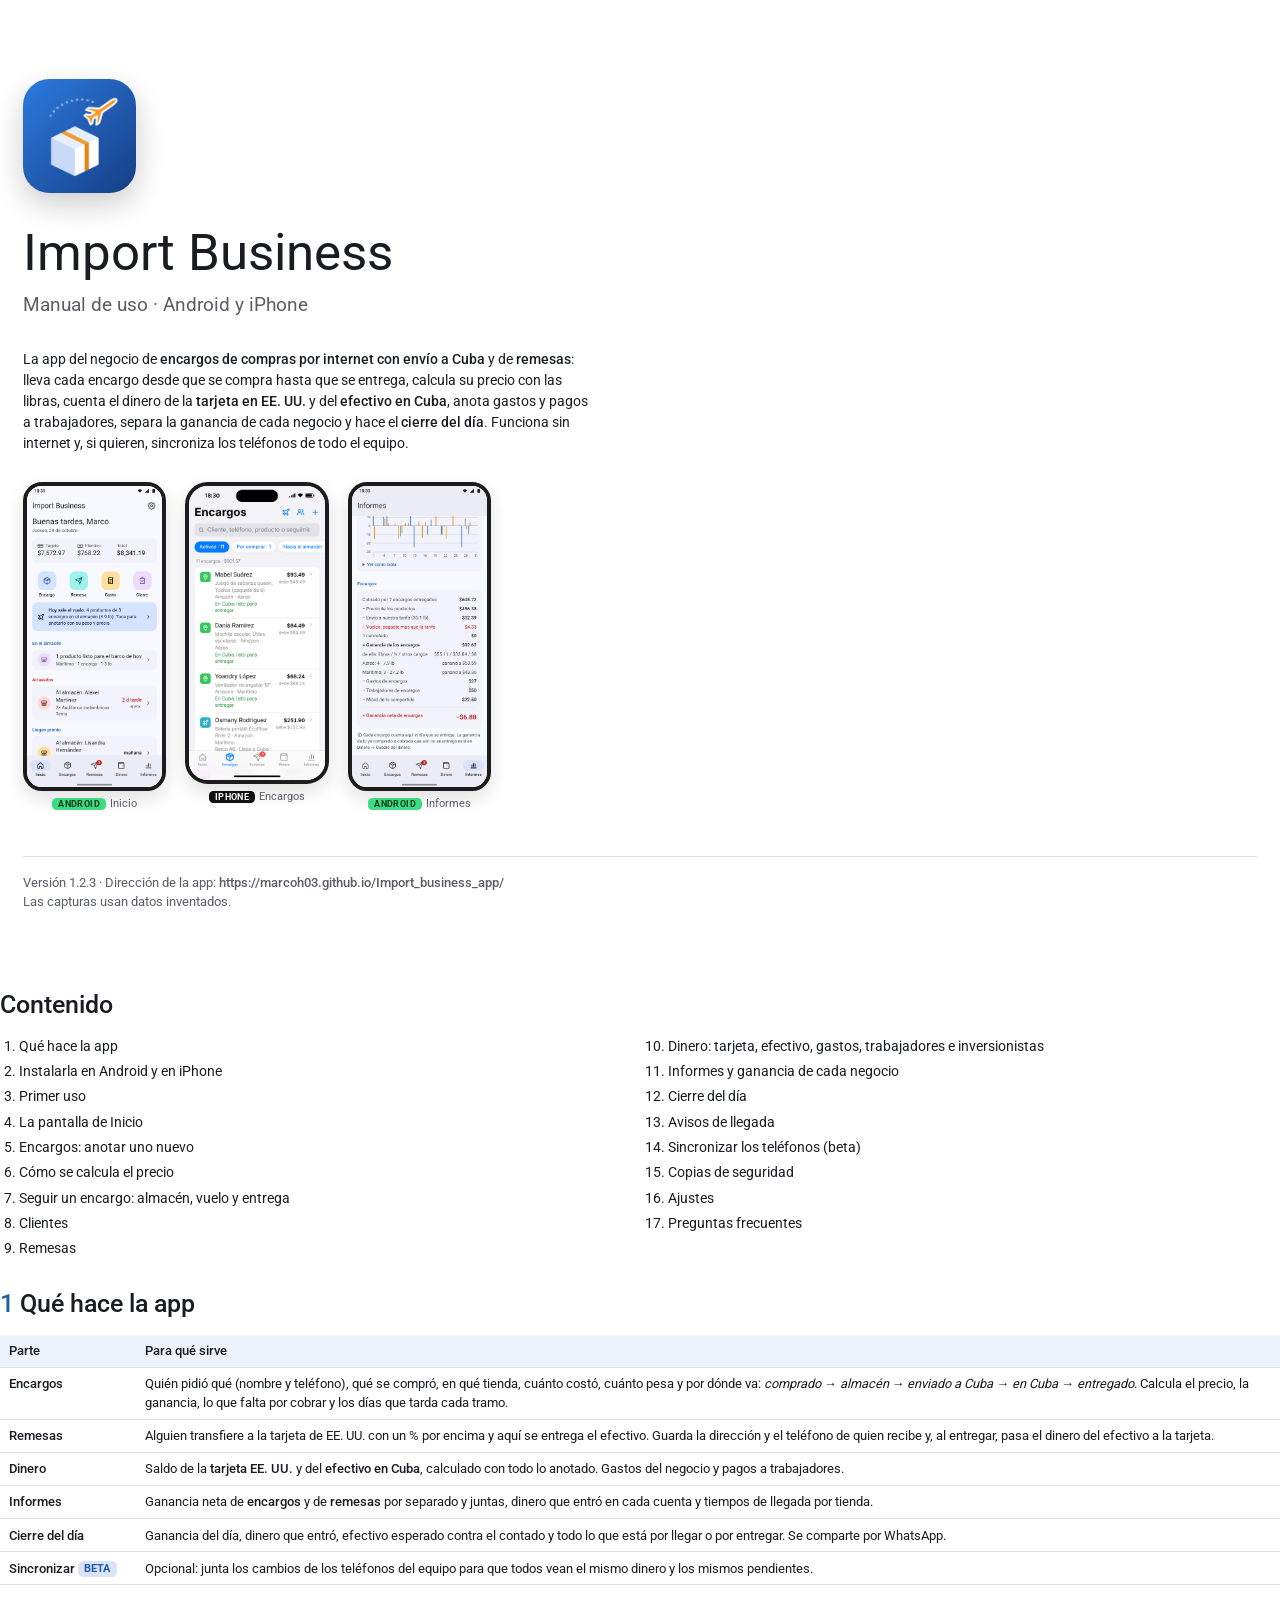
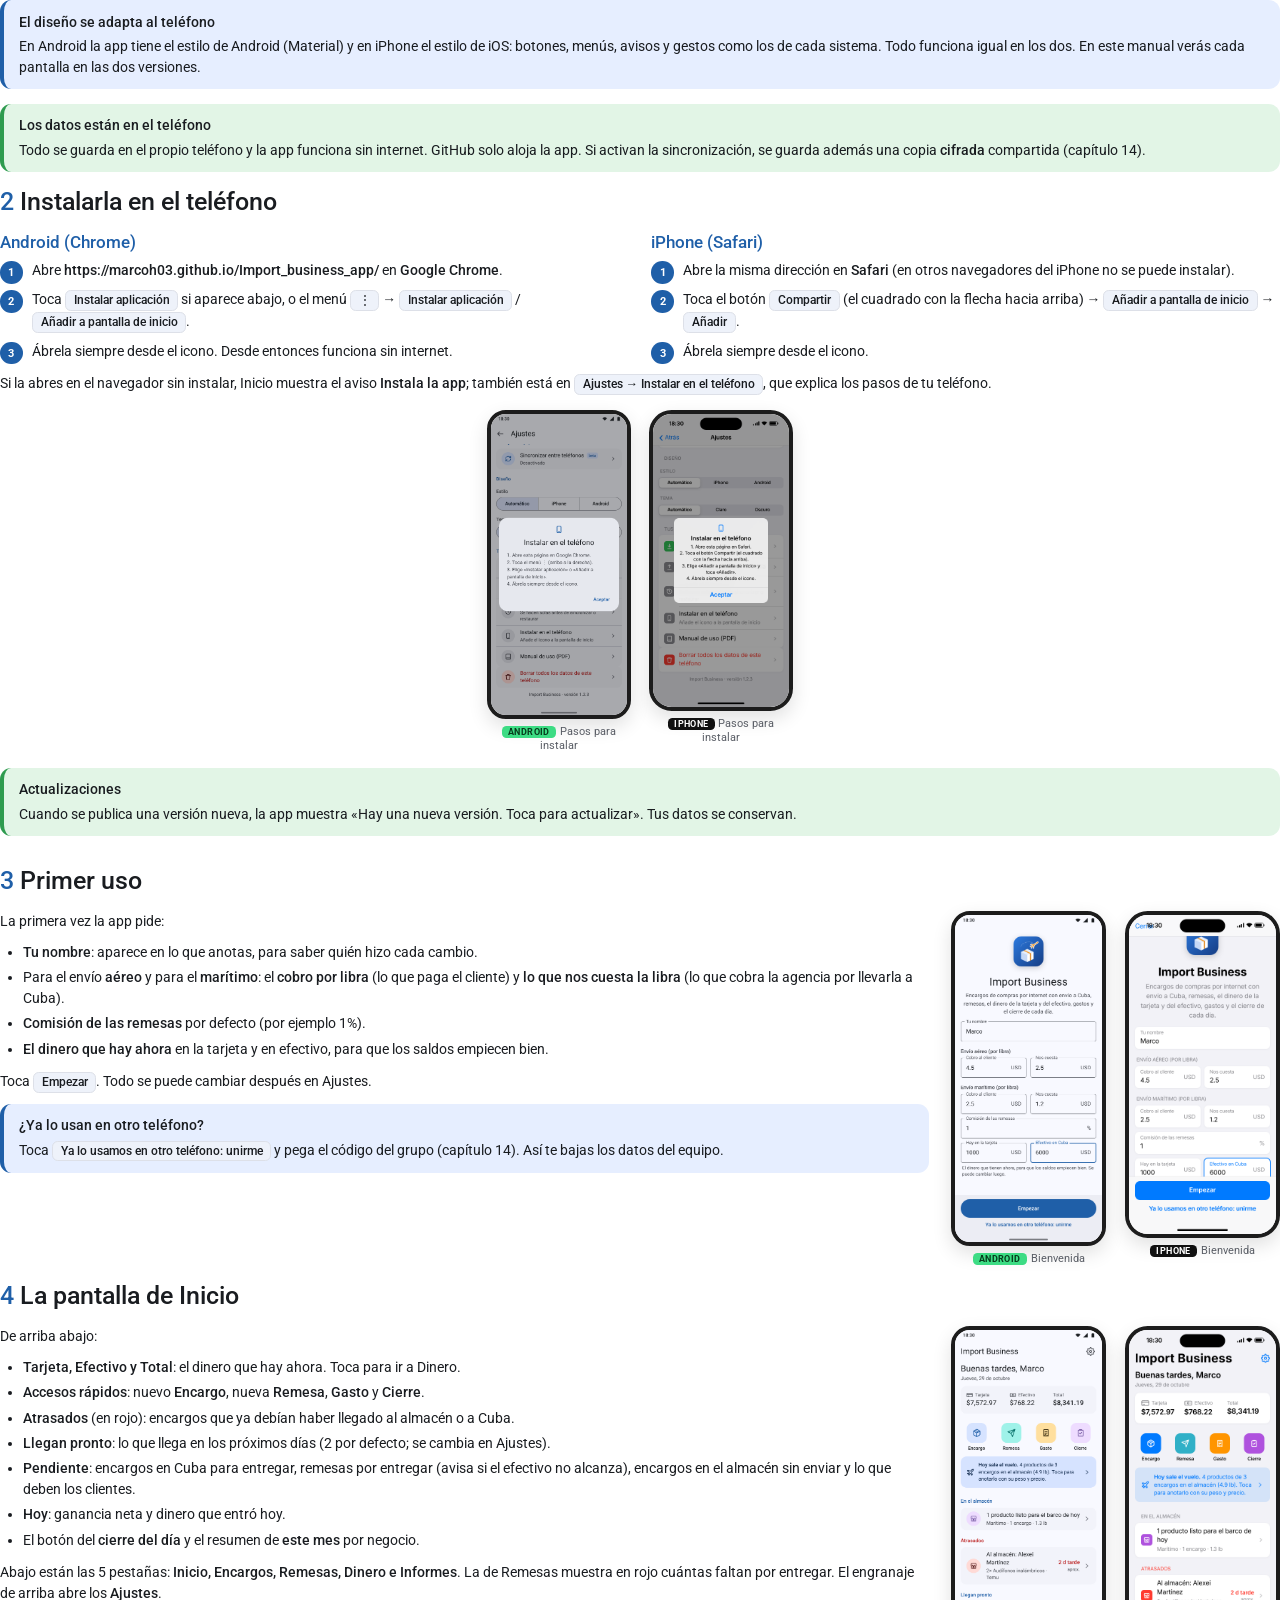
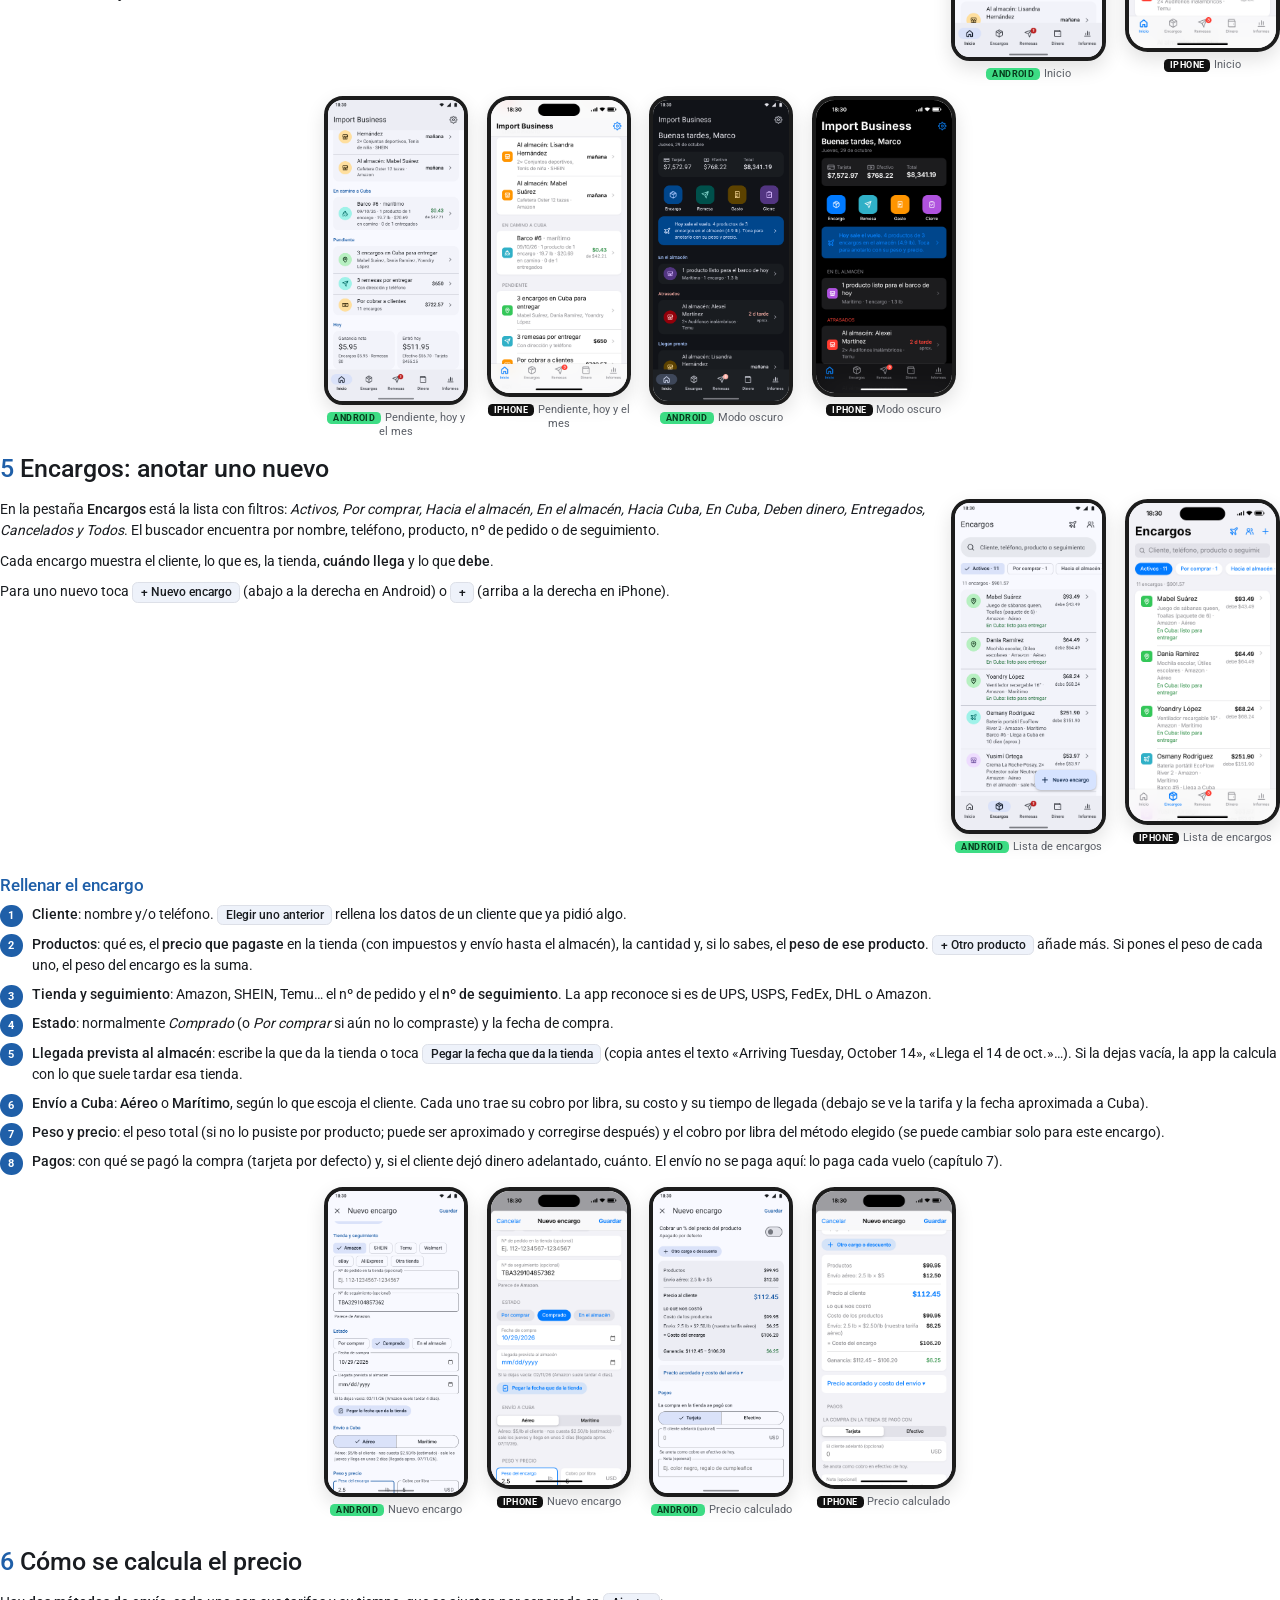
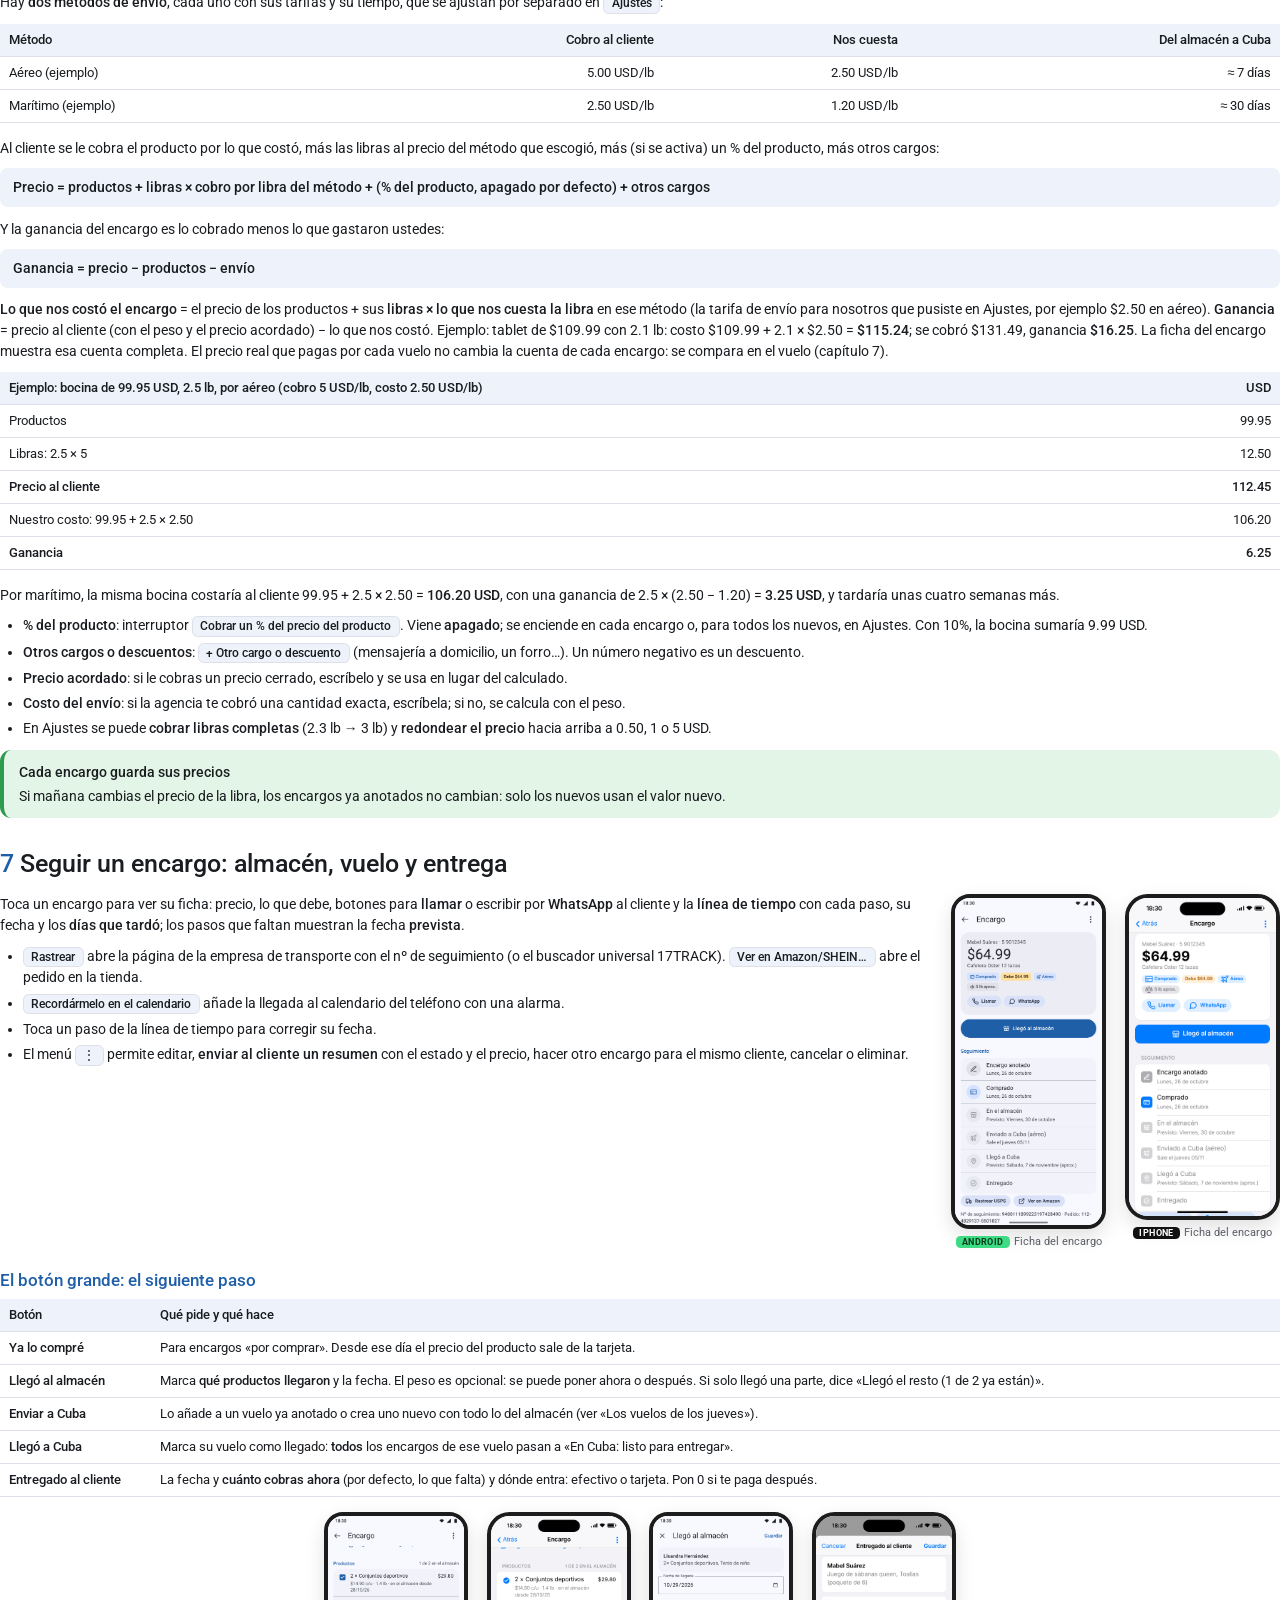
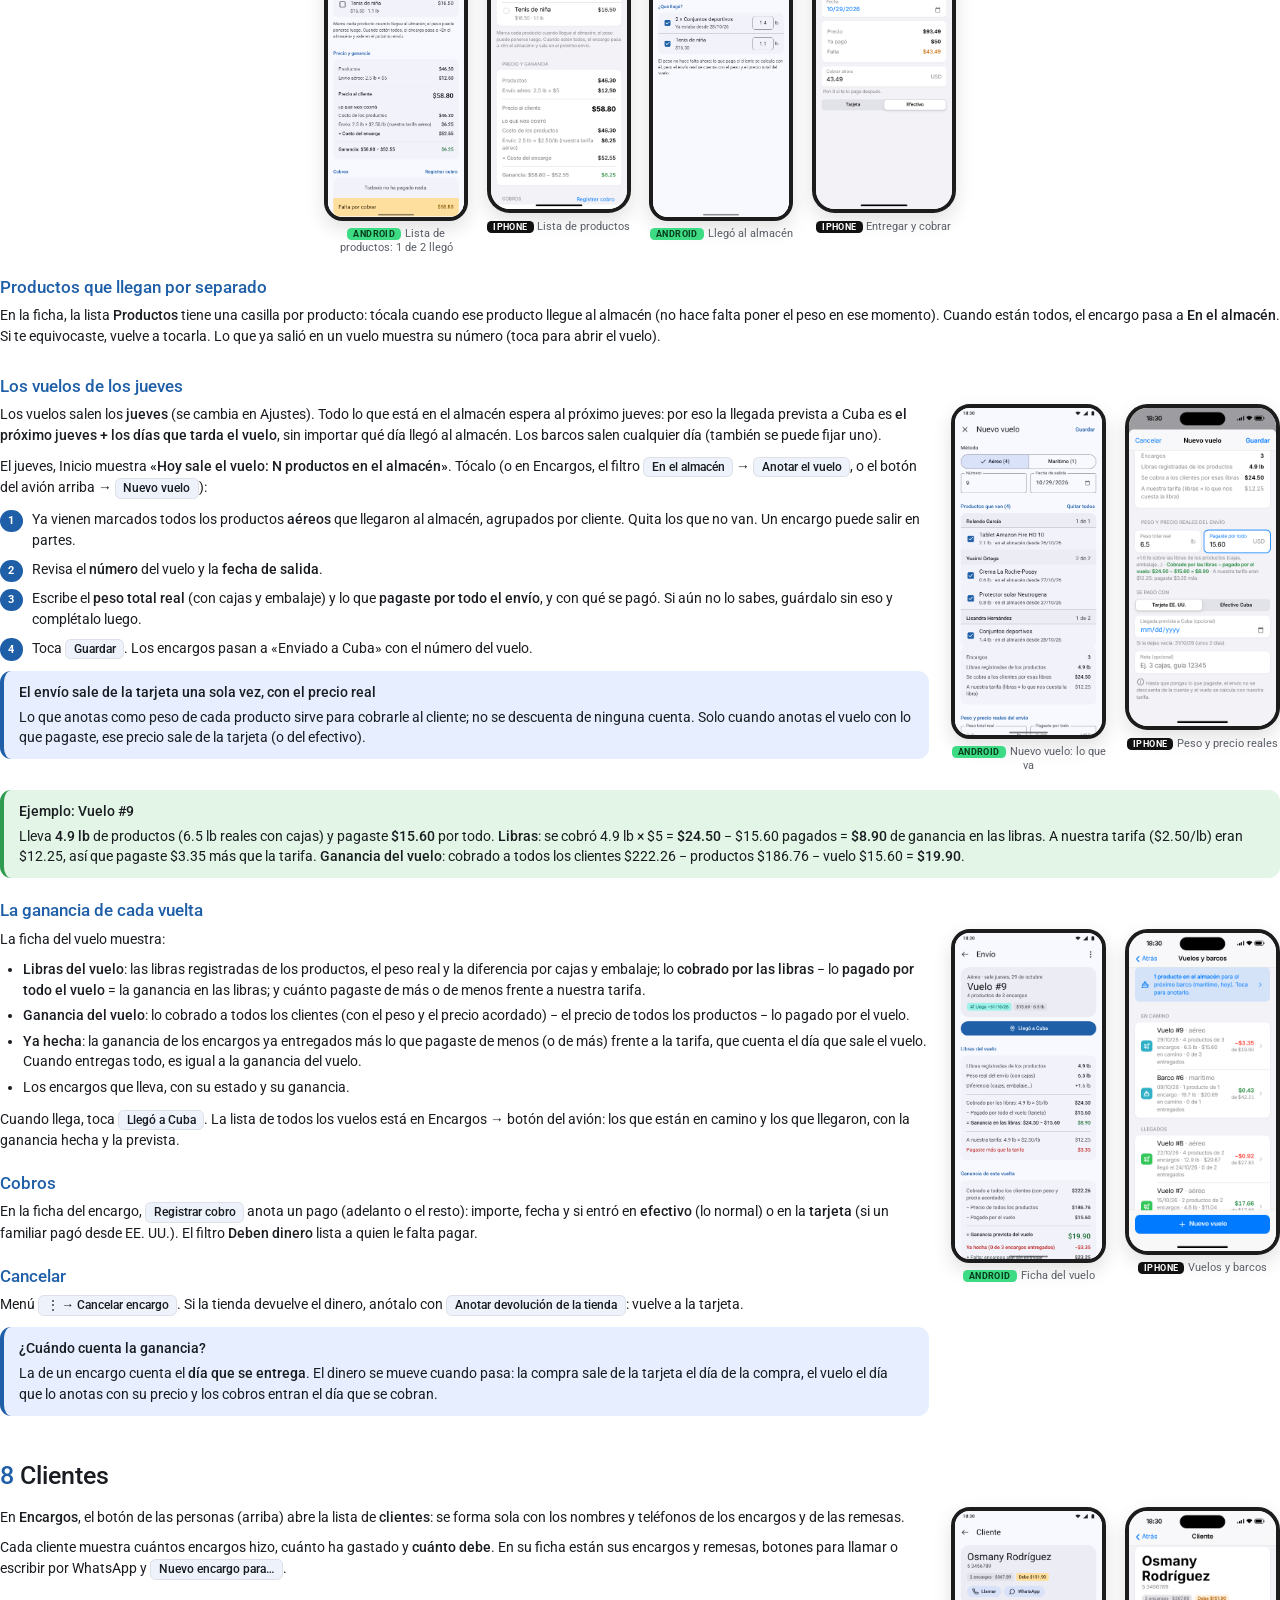
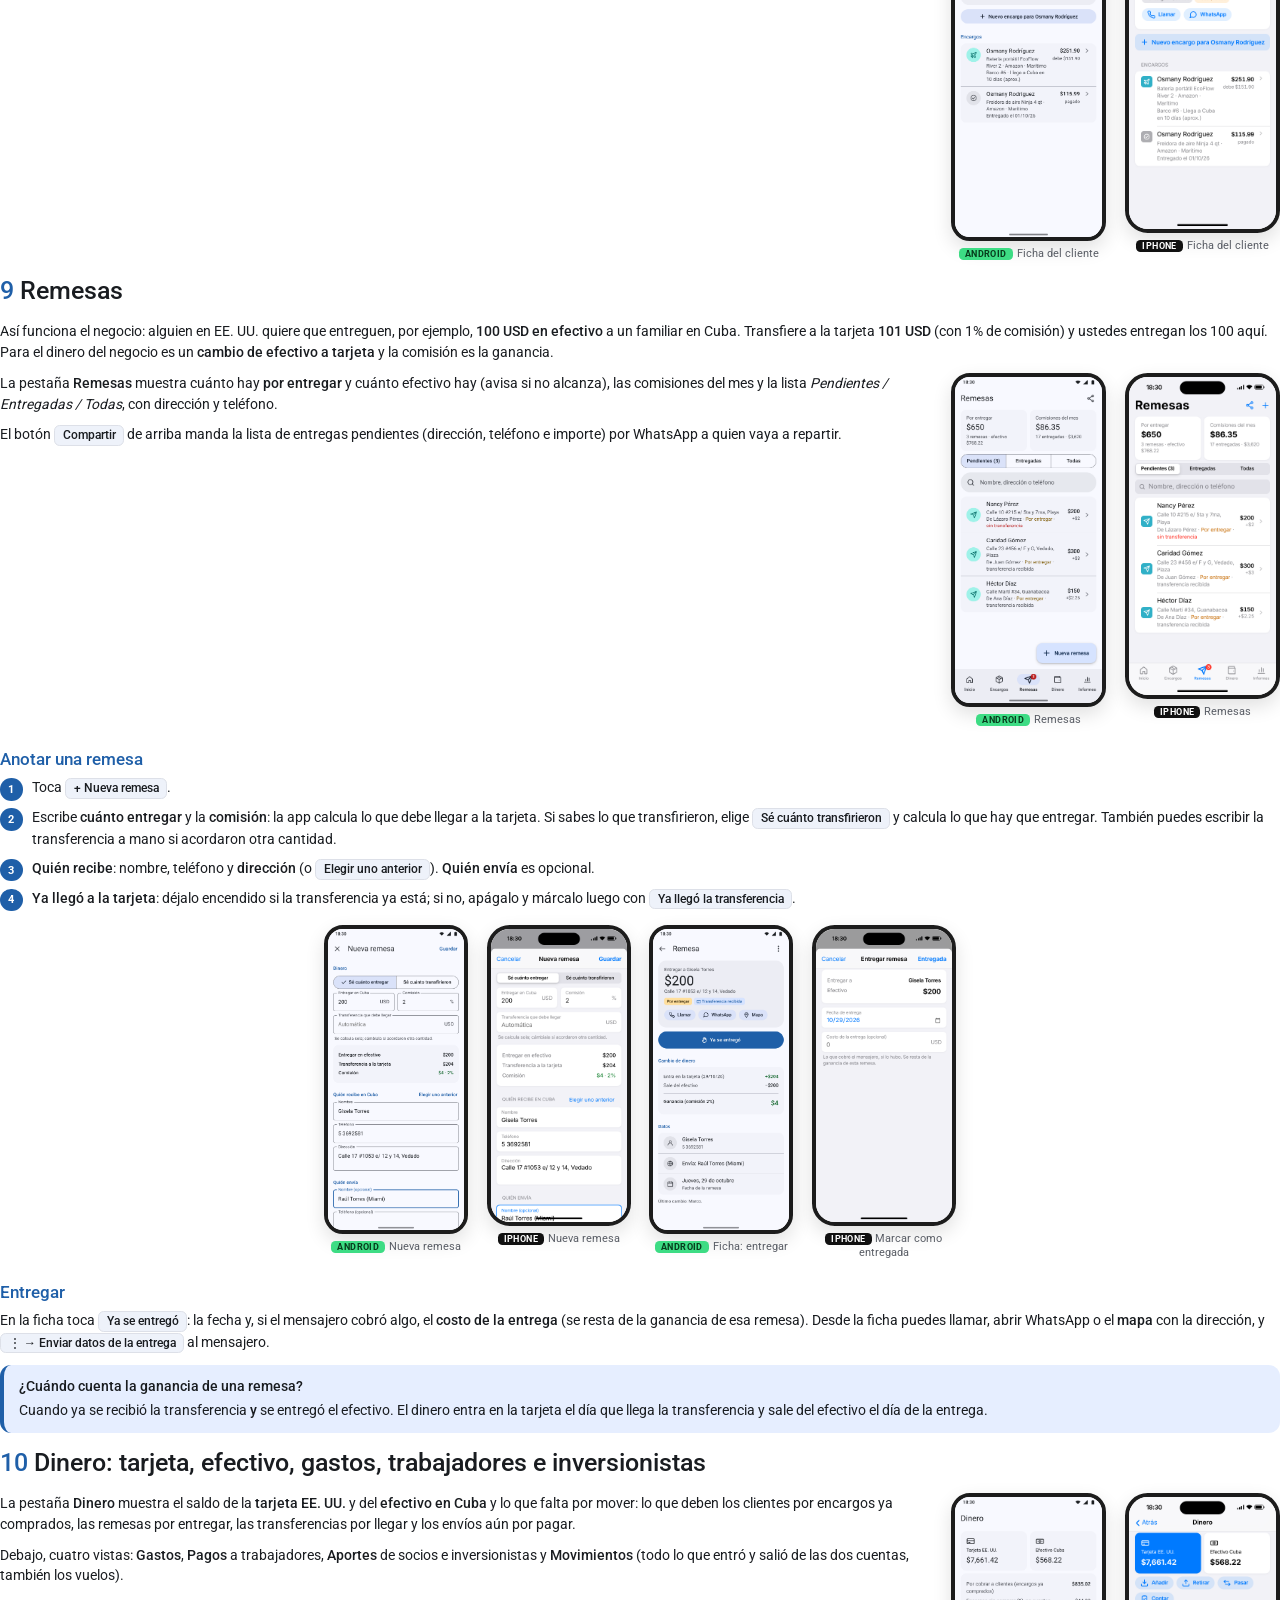
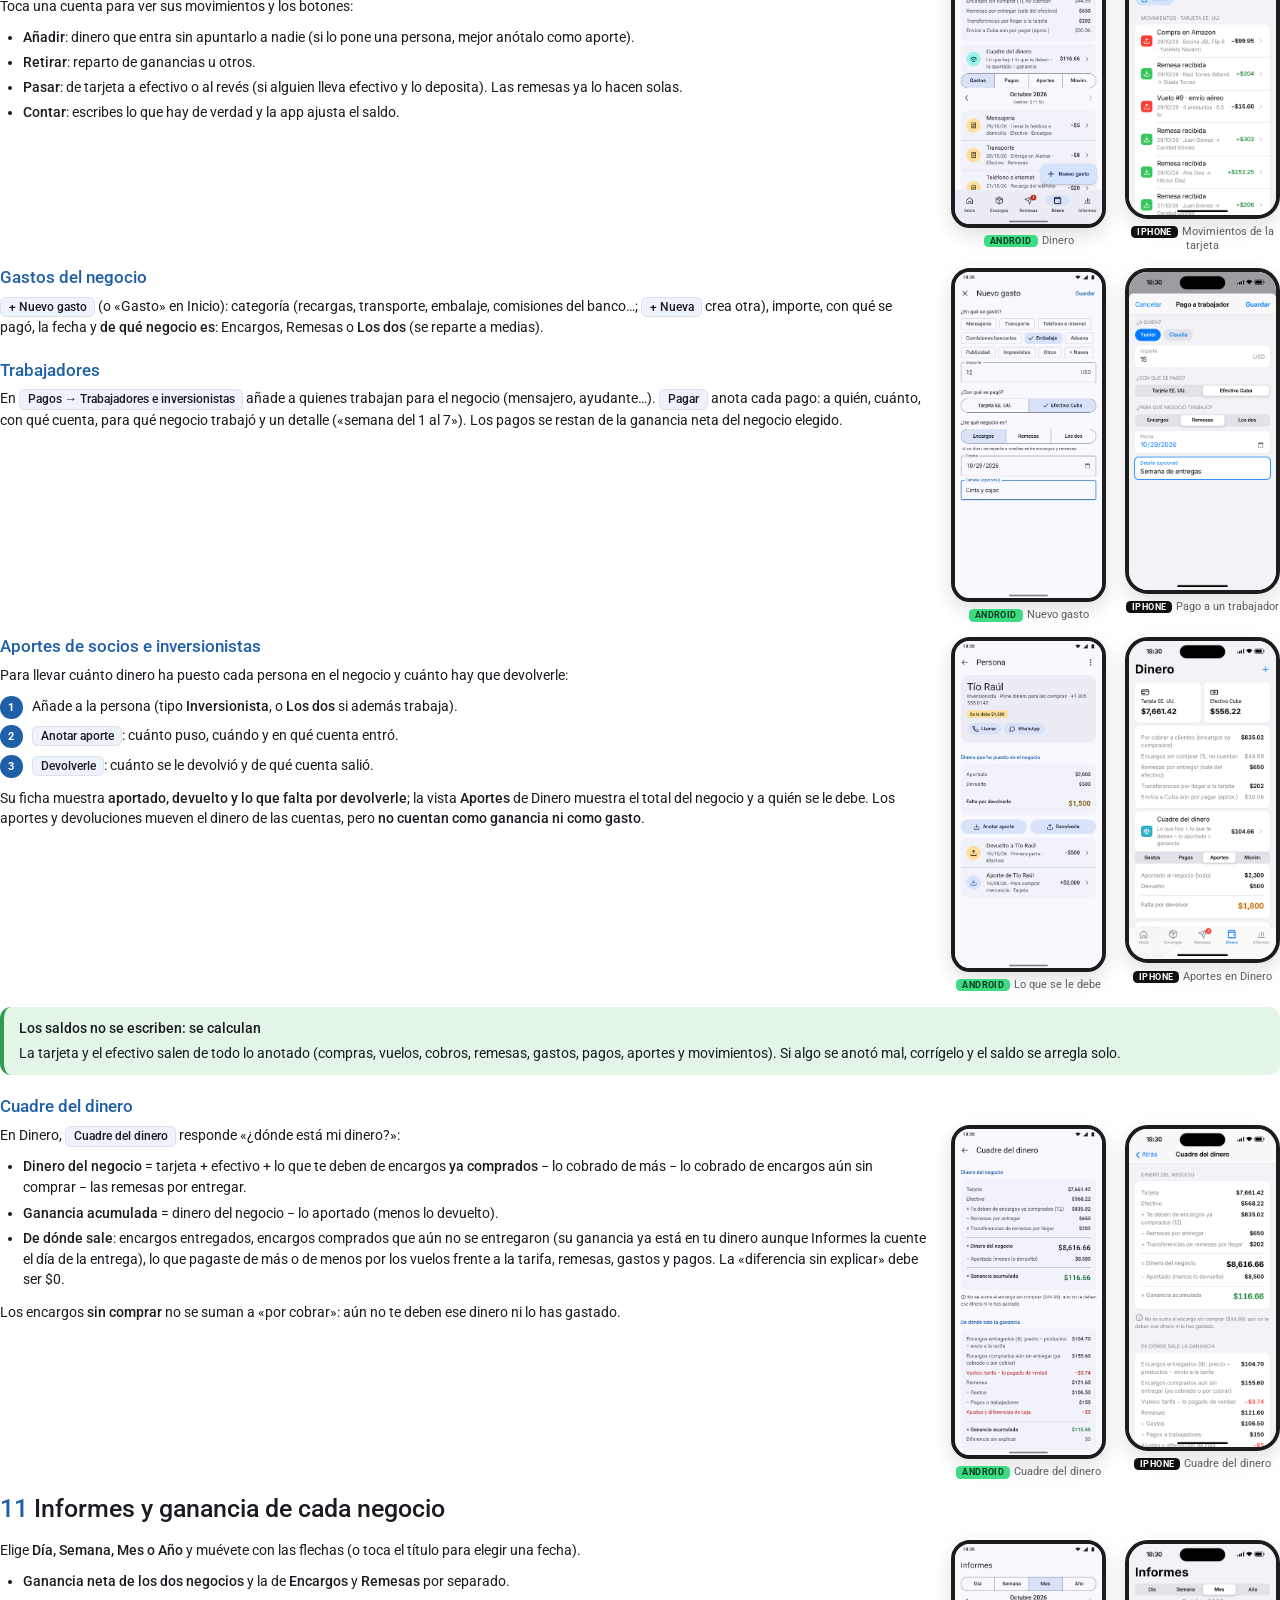
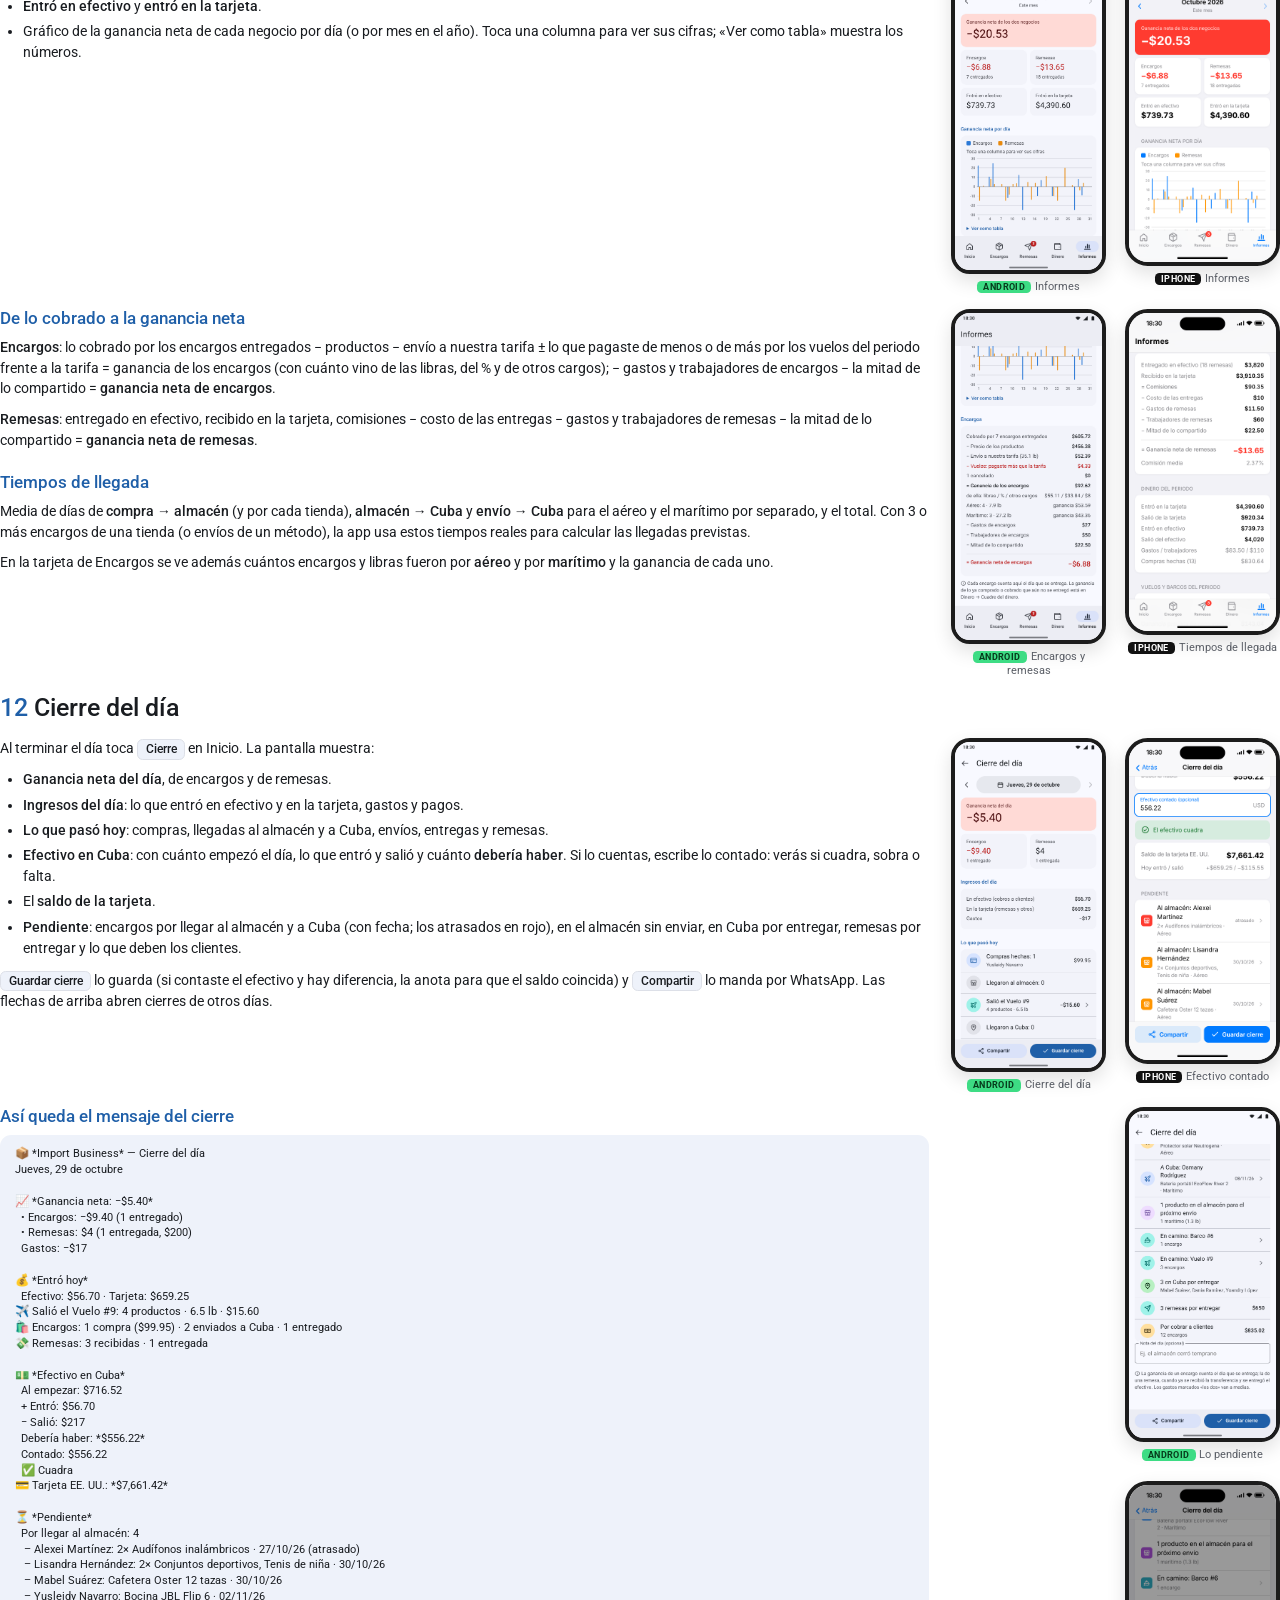
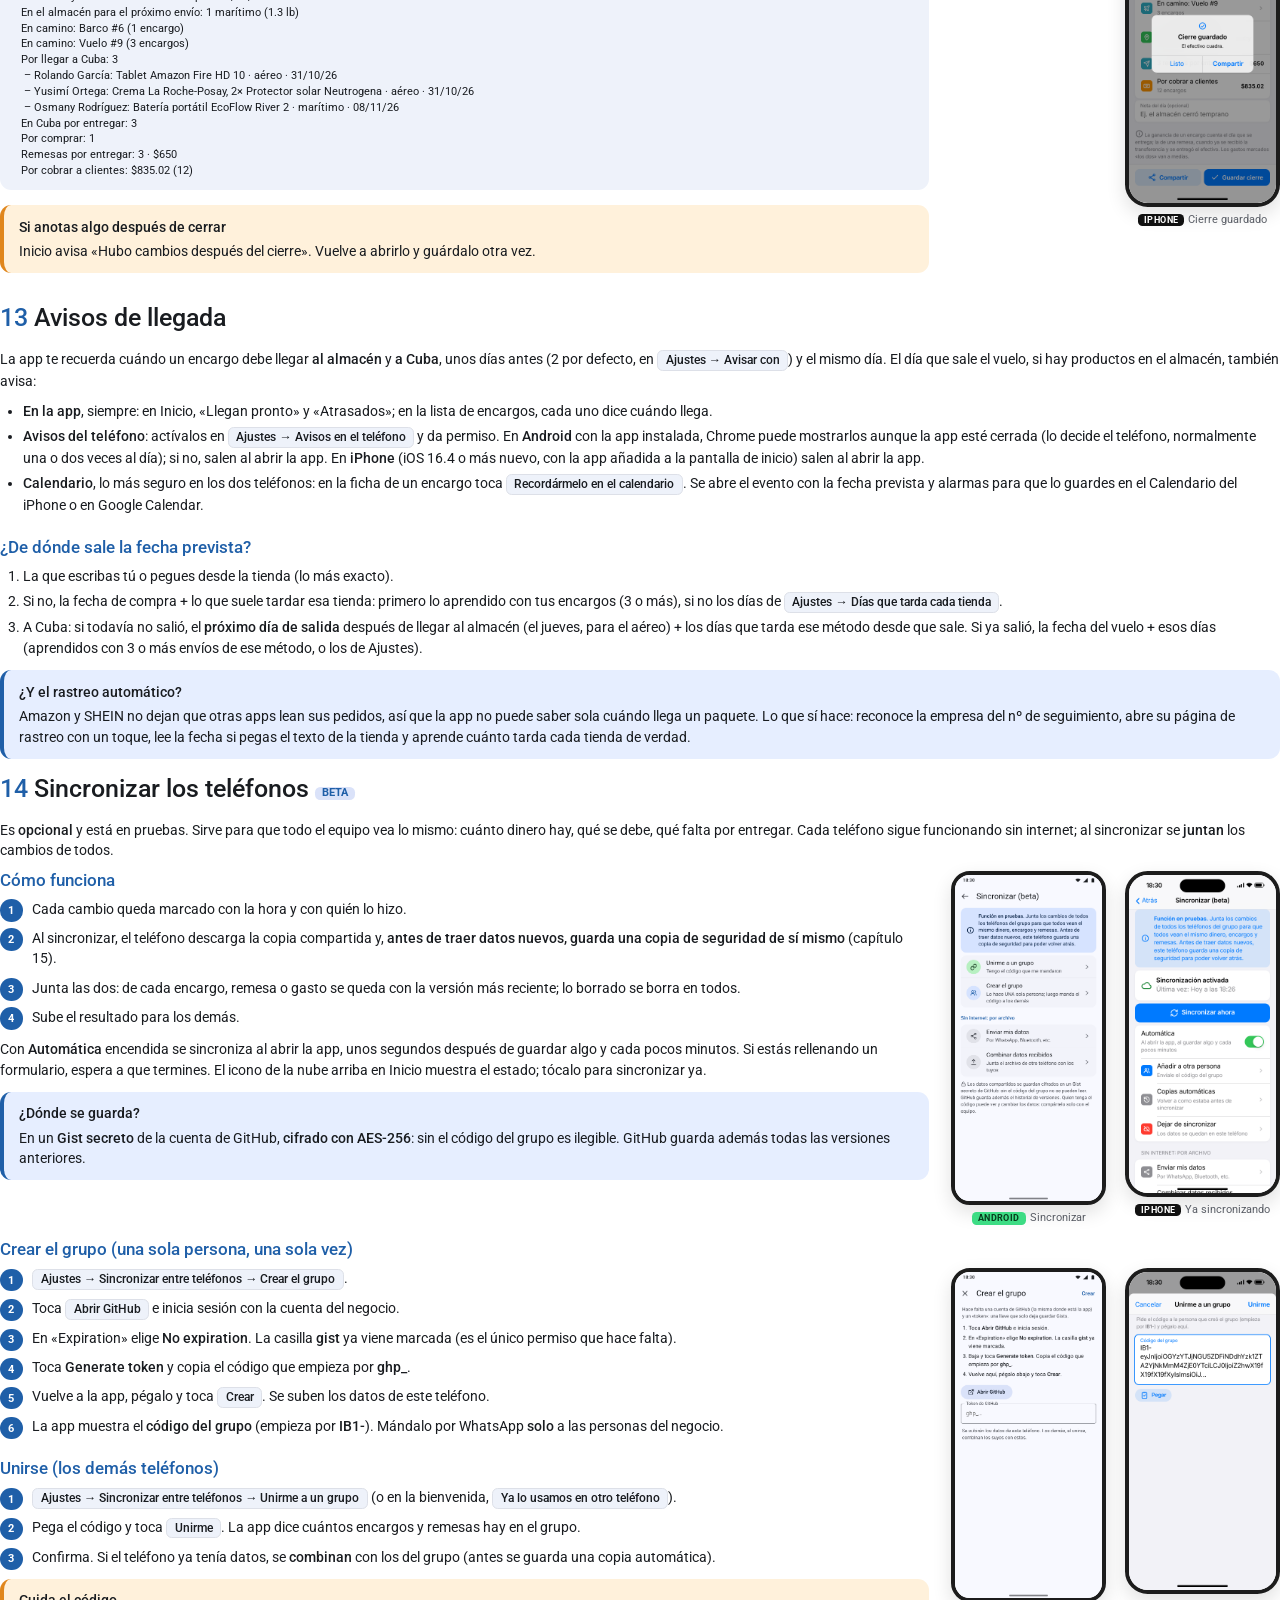
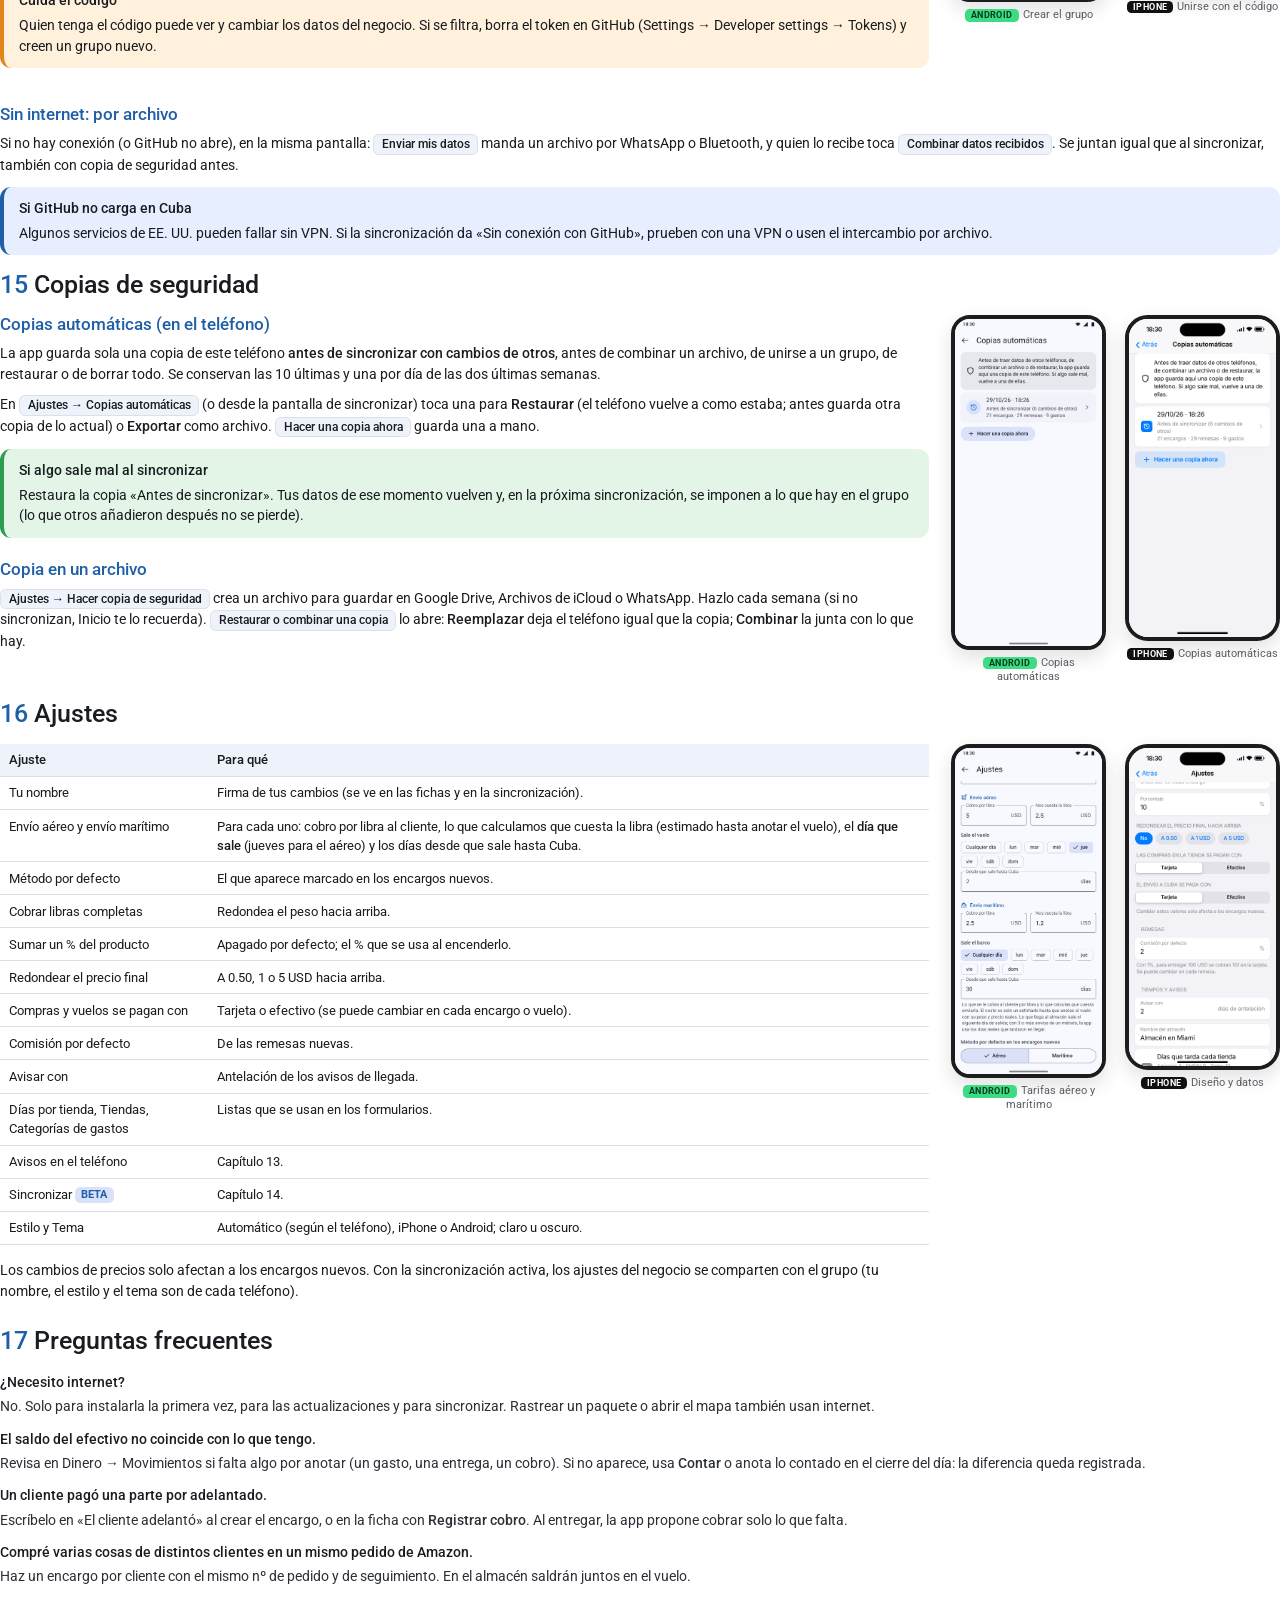
==== commit 0e150517: "Cuadre del dinero y «por cobrar» solo de encargos ya comprados - Por cobrar ya no suma los encargos " ====
--- a/tools/manual.html
+++ b/tools/manual.html
@@ -72,7 +72,7 @@
     <figure class="ios"><img src="../preview/ios/10-encargos.png" alt=""><figcaption><span class="os i">iPhone</span>Encargos</figcaption></figure>
     <figure><img src="../preview/android/51-informes-negocios.png" alt=""><figcaption><span class="os a">Android</span>Informes</figcaption></figure>
   </div>
-  <div class="meta">Versión 1.2 · Dirección de la app: <b>https://marcoh03.github.io/Import_business_app/</b><br>Las capturas usan datos inventados.</div>
+  <div class="meta">Versión 1.2.3 · Dirección de la app: <b>https://marcoh03.github.io/Import_business_app/</b><br>Las capturas usan datos inventados.</div>
 </div>
 
 <section style="break-before:auto">
@@ -384,7 +384,7 @@
   <h2><span class="n">10</span>Dinero: tarjeta, efectivo, gastos, trabajadores e inversionistas</h2>
   <div class="split">
     <div class="txt">
-      <p>La pestaña <b>Dinero</b> muestra el saldo de la <b>tarjeta EE. UU.</b> y del <b>efectivo en Cuba</b> y lo que falta por mover: lo que deben los clientes, las remesas por entregar, las transferencias por llegar y los envíos aún por pagar.</p>
+      <p>La pestaña <b>Dinero</b> muestra el saldo de la <b>tarjeta EE. UU.</b> y del <b>efectivo en Cuba</b> y lo que falta por mover: lo que deben los clientes por encargos ya comprados, las remesas por entregar, las transferencias por llegar y los envíos aún por pagar.</p>
       <p>Debajo, cuatro vistas: <b>Gastos</b>, <b>Pagos</b> a trabajadores, <b>Aportes</b> de socios e inversionistas y <b>Movimientos</b> (todo lo que entró y salió de las dos cuentas, también los vuelos).</p>
       <p>Toca una cuenta para ver sus movimientos y los botones:</p>
       <ul>
@@ -431,6 +431,22 @@
 </section>
 
 <section>
+  <h3>Cuadre del dinero</h3>
+  <div class="split">
+    <div class="txt">
+      <p>En Dinero, <span class="k">Cuadre del dinero</span> responde «¿dónde está mi dinero?»:</p>
+      <ul>
+        <li><b>Dinero del negocio</b> = tarjeta + efectivo + lo que te deben de encargos <b>ya comprados</b> − lo cobrado de más − lo cobrado de encargos aún sin comprar − las remesas por entregar.</li>
+        <li><b>Ganancia acumulada</b> = dinero del negocio − lo aportado (menos lo devuelto).</li>
+        <li><b>De dónde sale</b>: encargos entregados, encargos comprados que aún no se entregaron (su ganancia ya está en tu dinero aunque Informes la cuente el día de la entrega), lo que pagaste de más o de menos por los vuelos frente a la tarifa, remesas, gastos y pagos. La «diferencia sin explicar» debe ser $0.</li>
+      </ul>
+      <p>Los encargos <b>sin comprar</b> no se suman a «por cobrar»: aún no te deben ese dinero ni lo has gastado.</p>
+    </div>
+    <div class="pair">
+      <figure><img src="../preview/android/41b-cuadre.png" alt=""><figcaption><span class="os a">Android</span>Cuadre del dinero</figcaption></figure>
+      <figure class="ios"><img src="../preview/ios/41b-cuadre.png" alt=""><figcaption><span class="os i">iPhone</span>Cuadre del dinero</figcaption></figure>
+    </div>
+  </div>
   <h2><span class="n">11</span>Informes y ganancia de cada negocio</h2>
   <div class="split">
     <div class="txt">
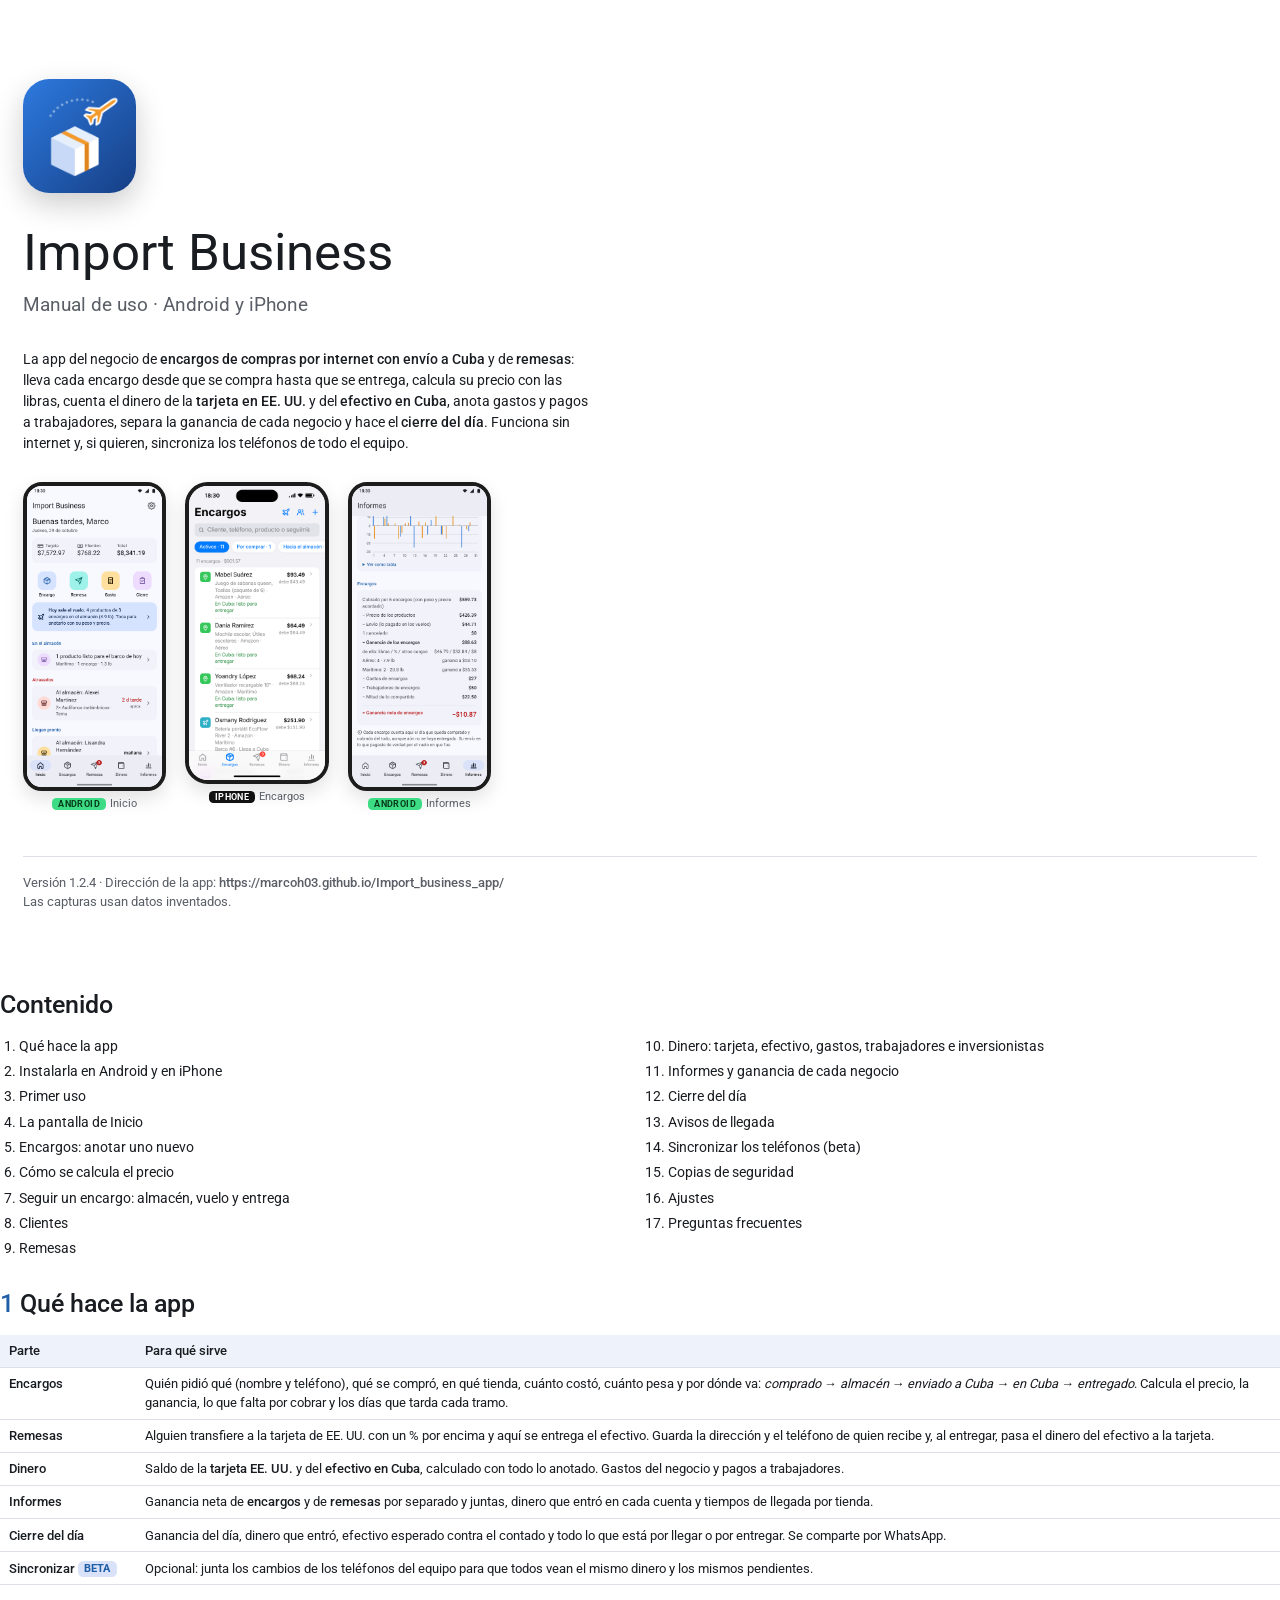
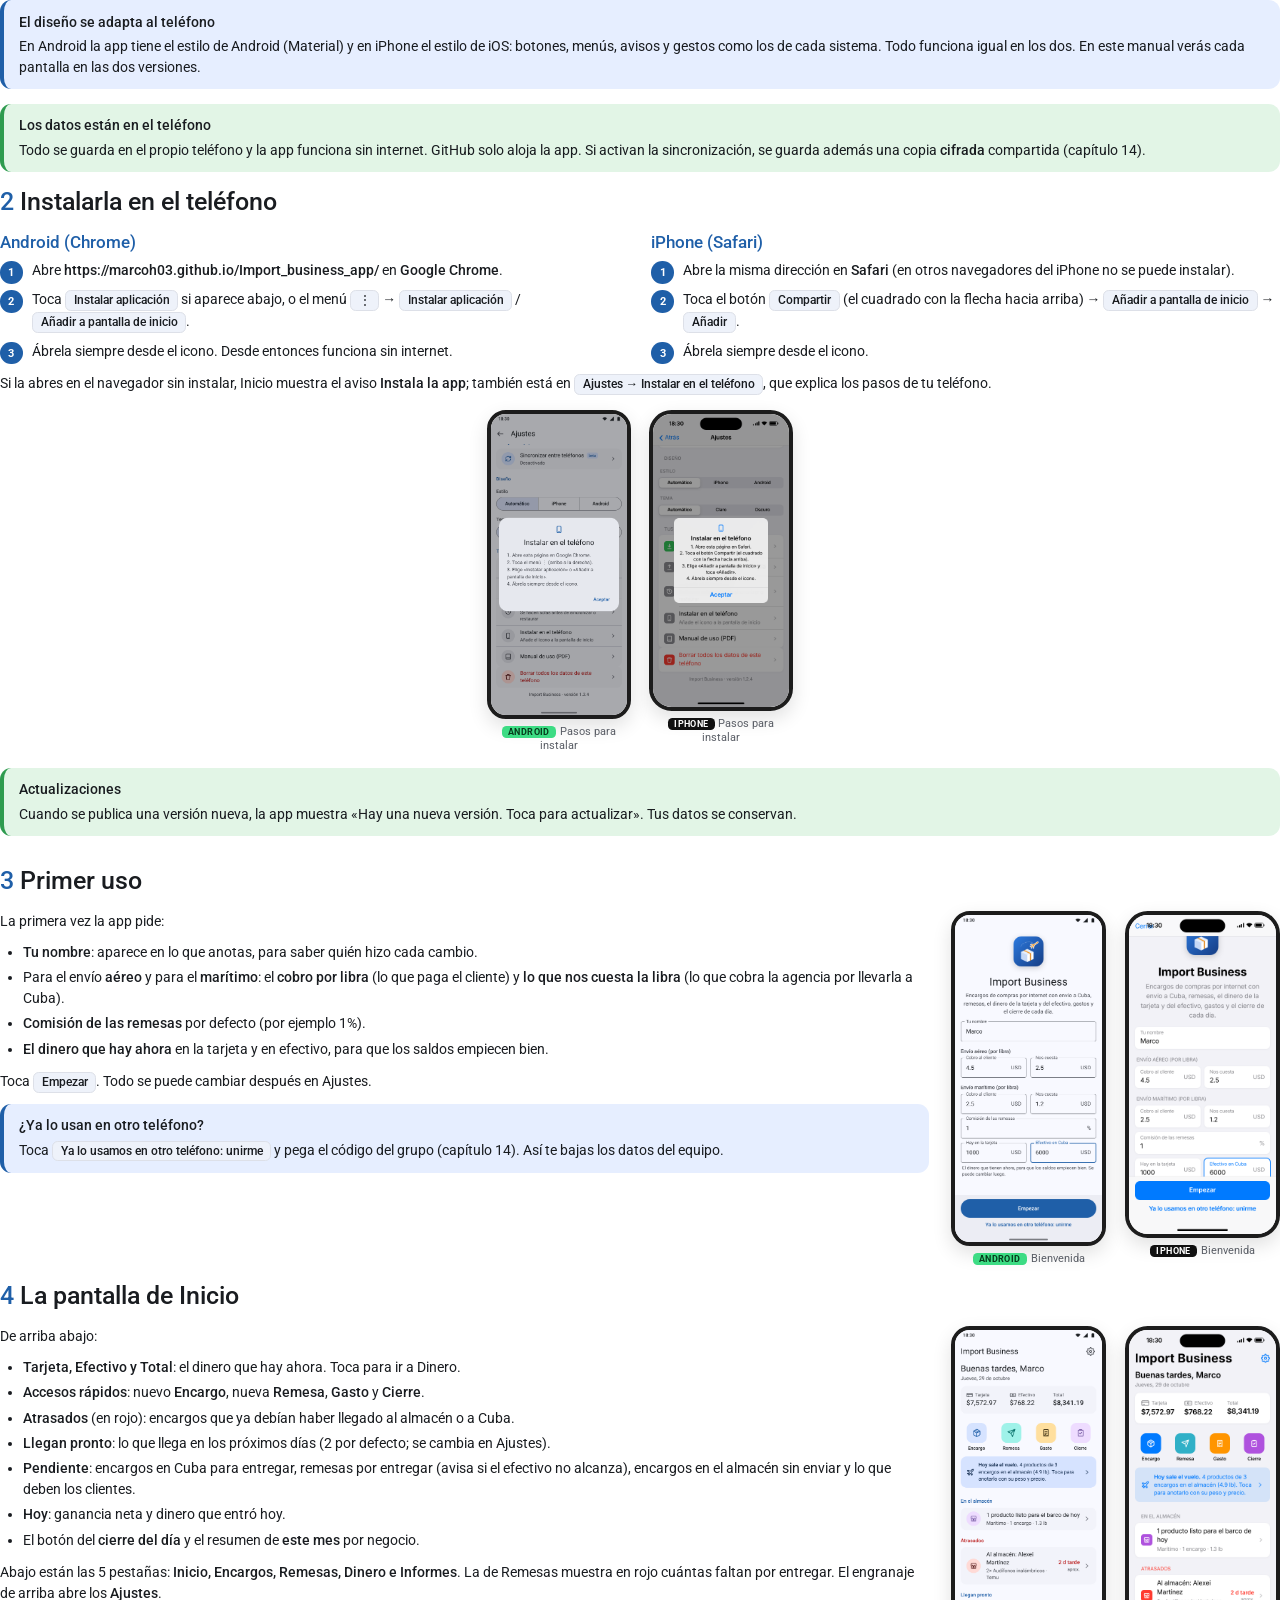
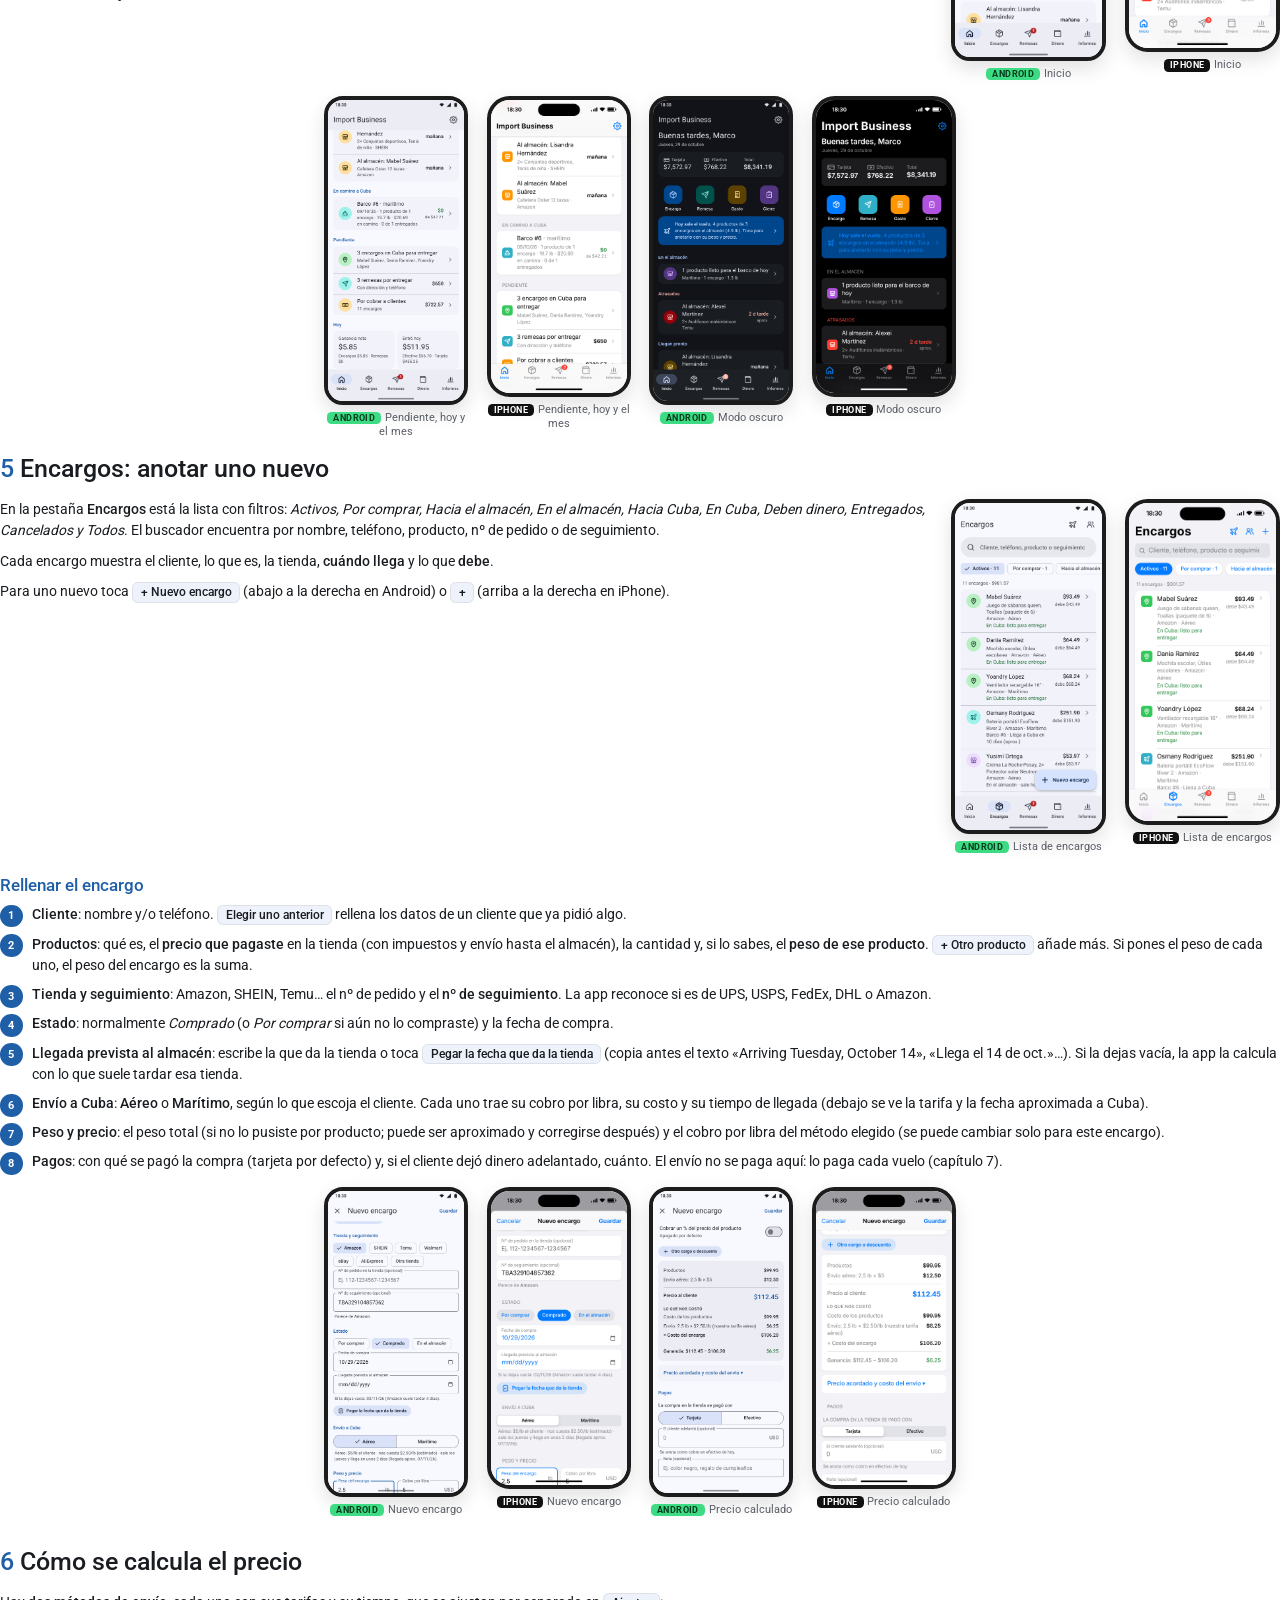
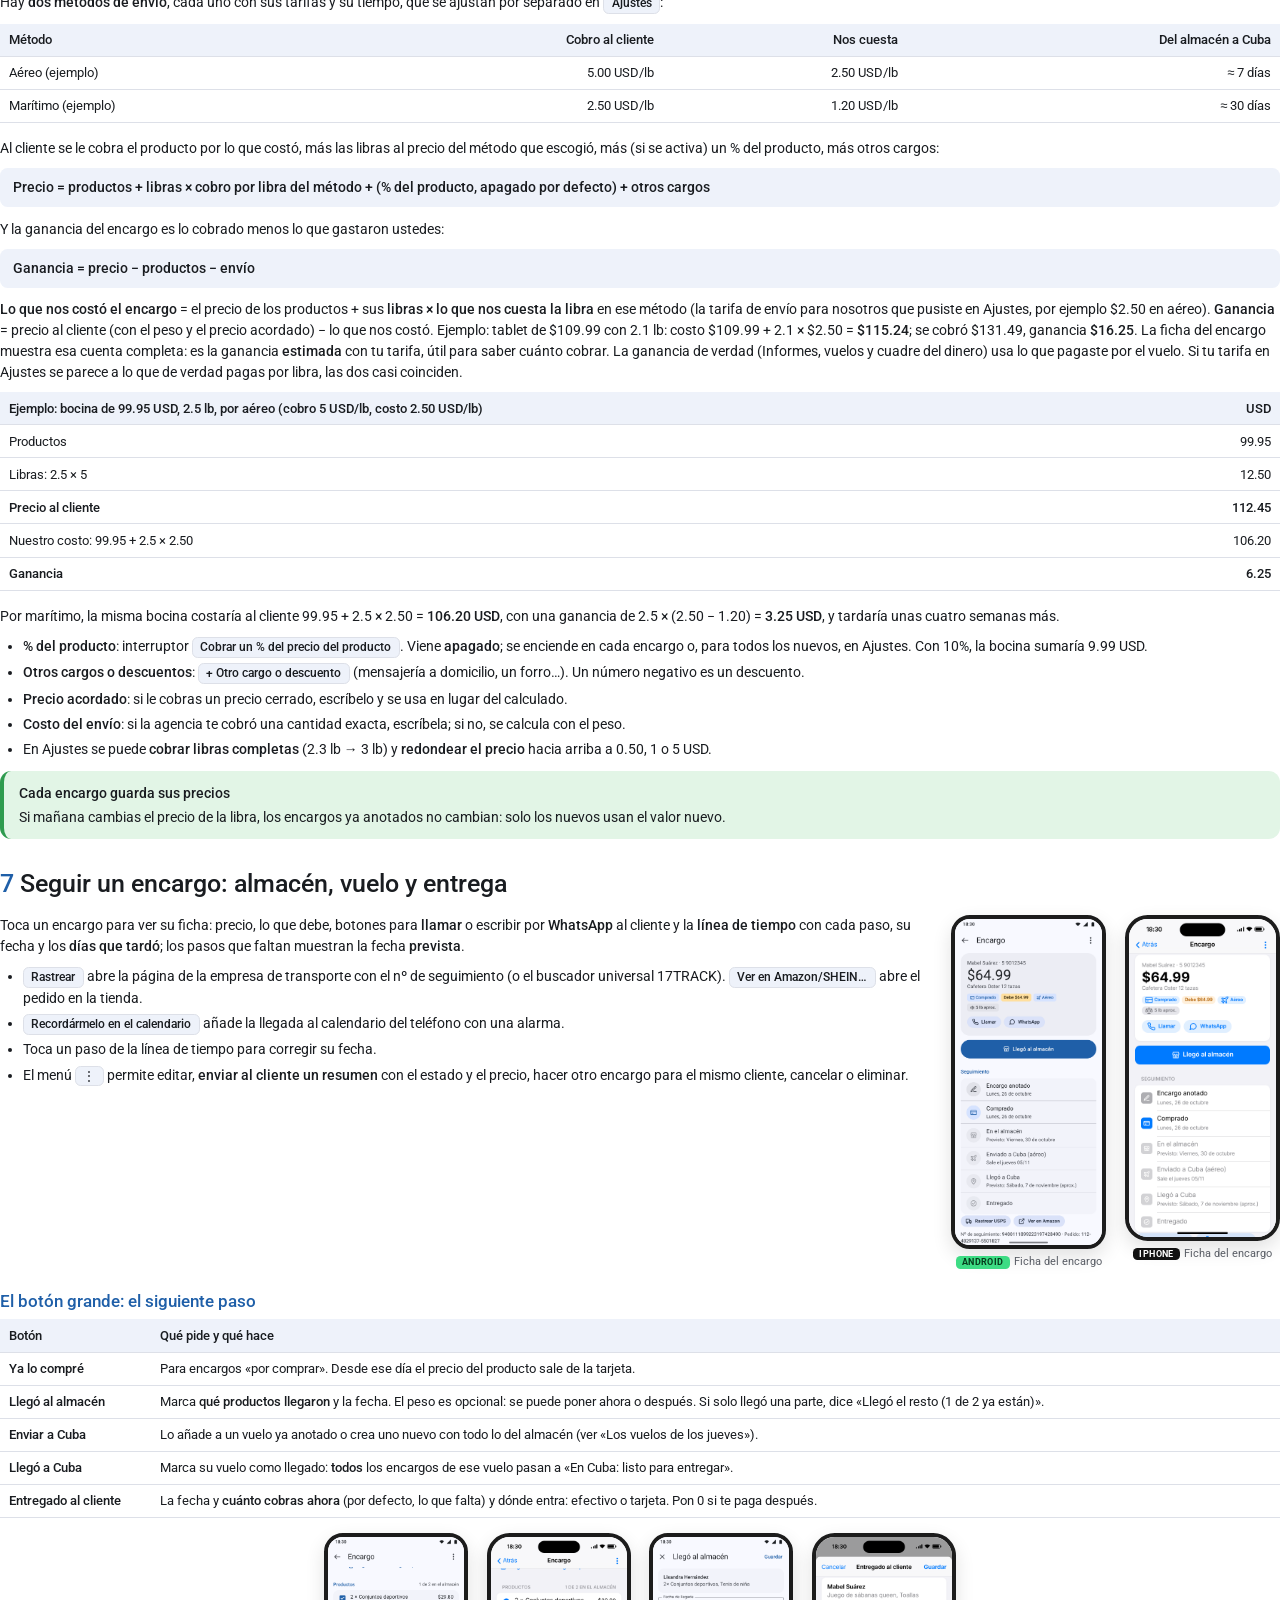
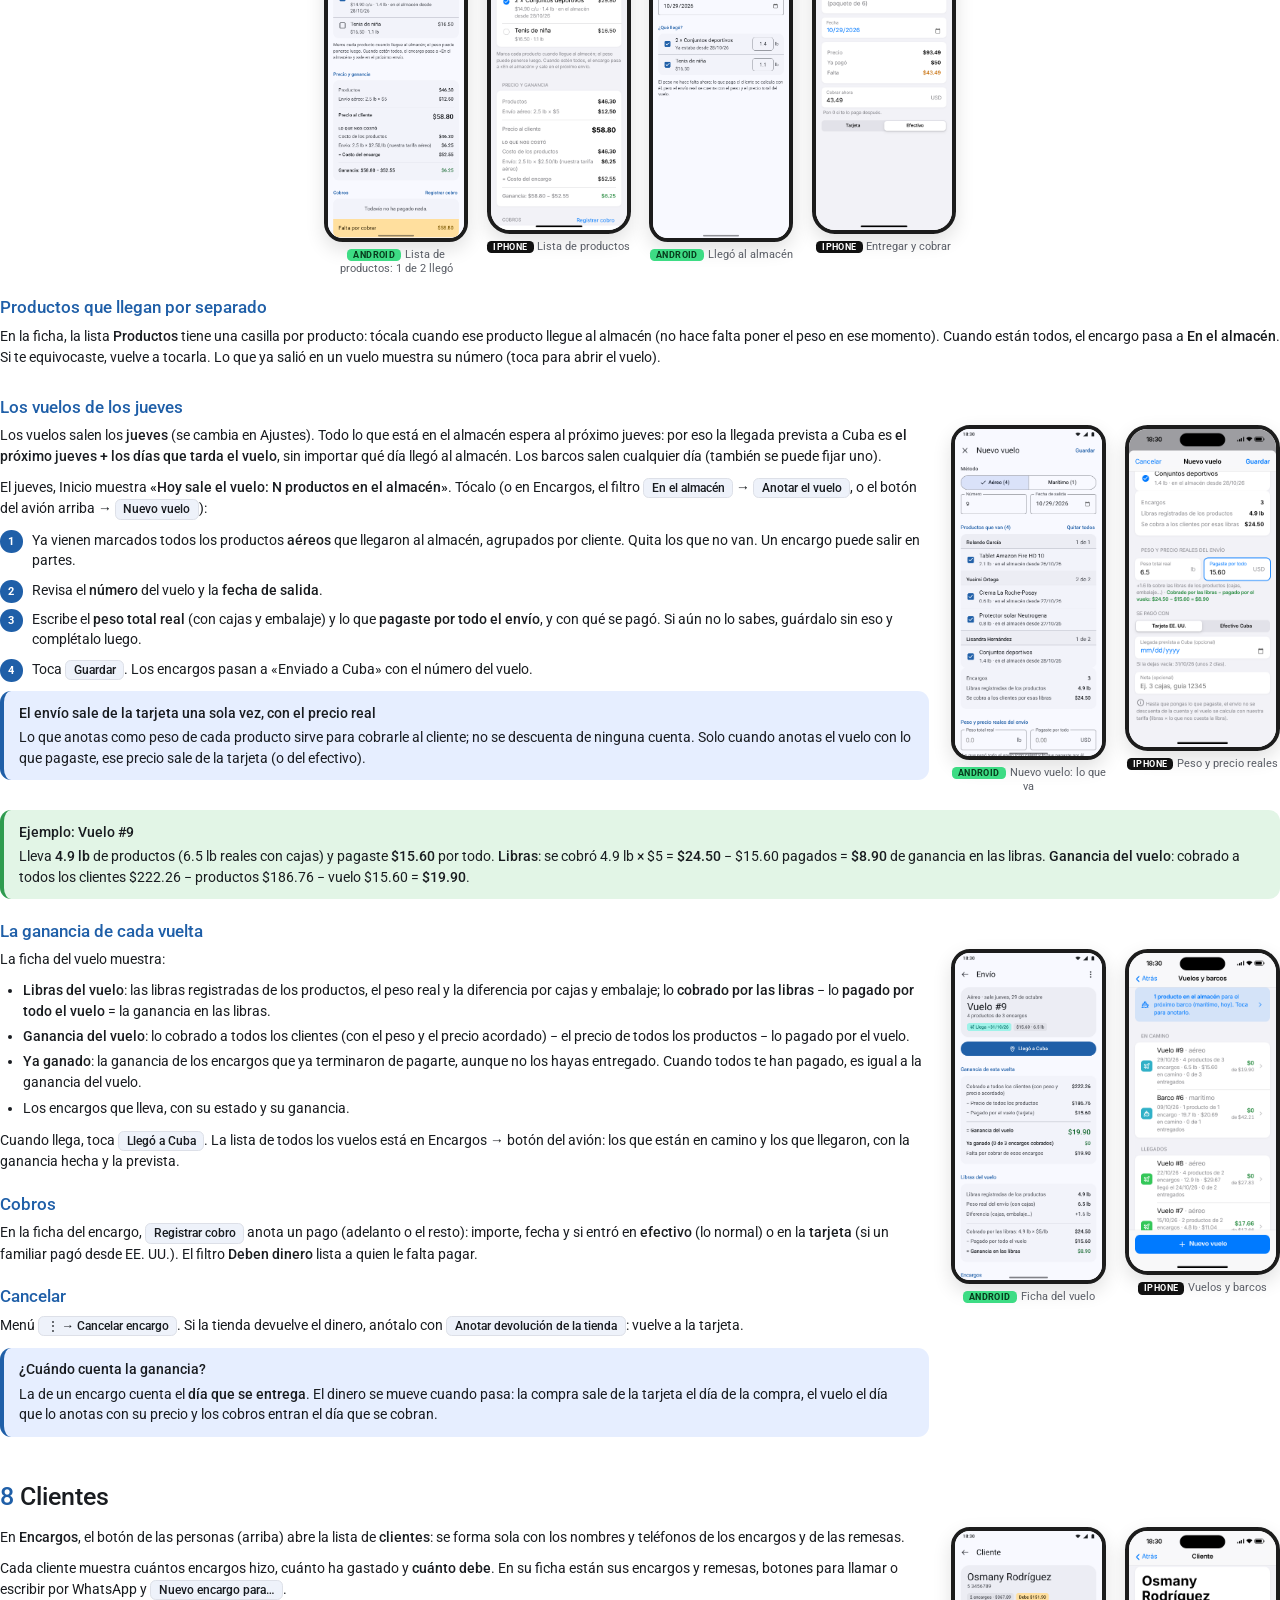
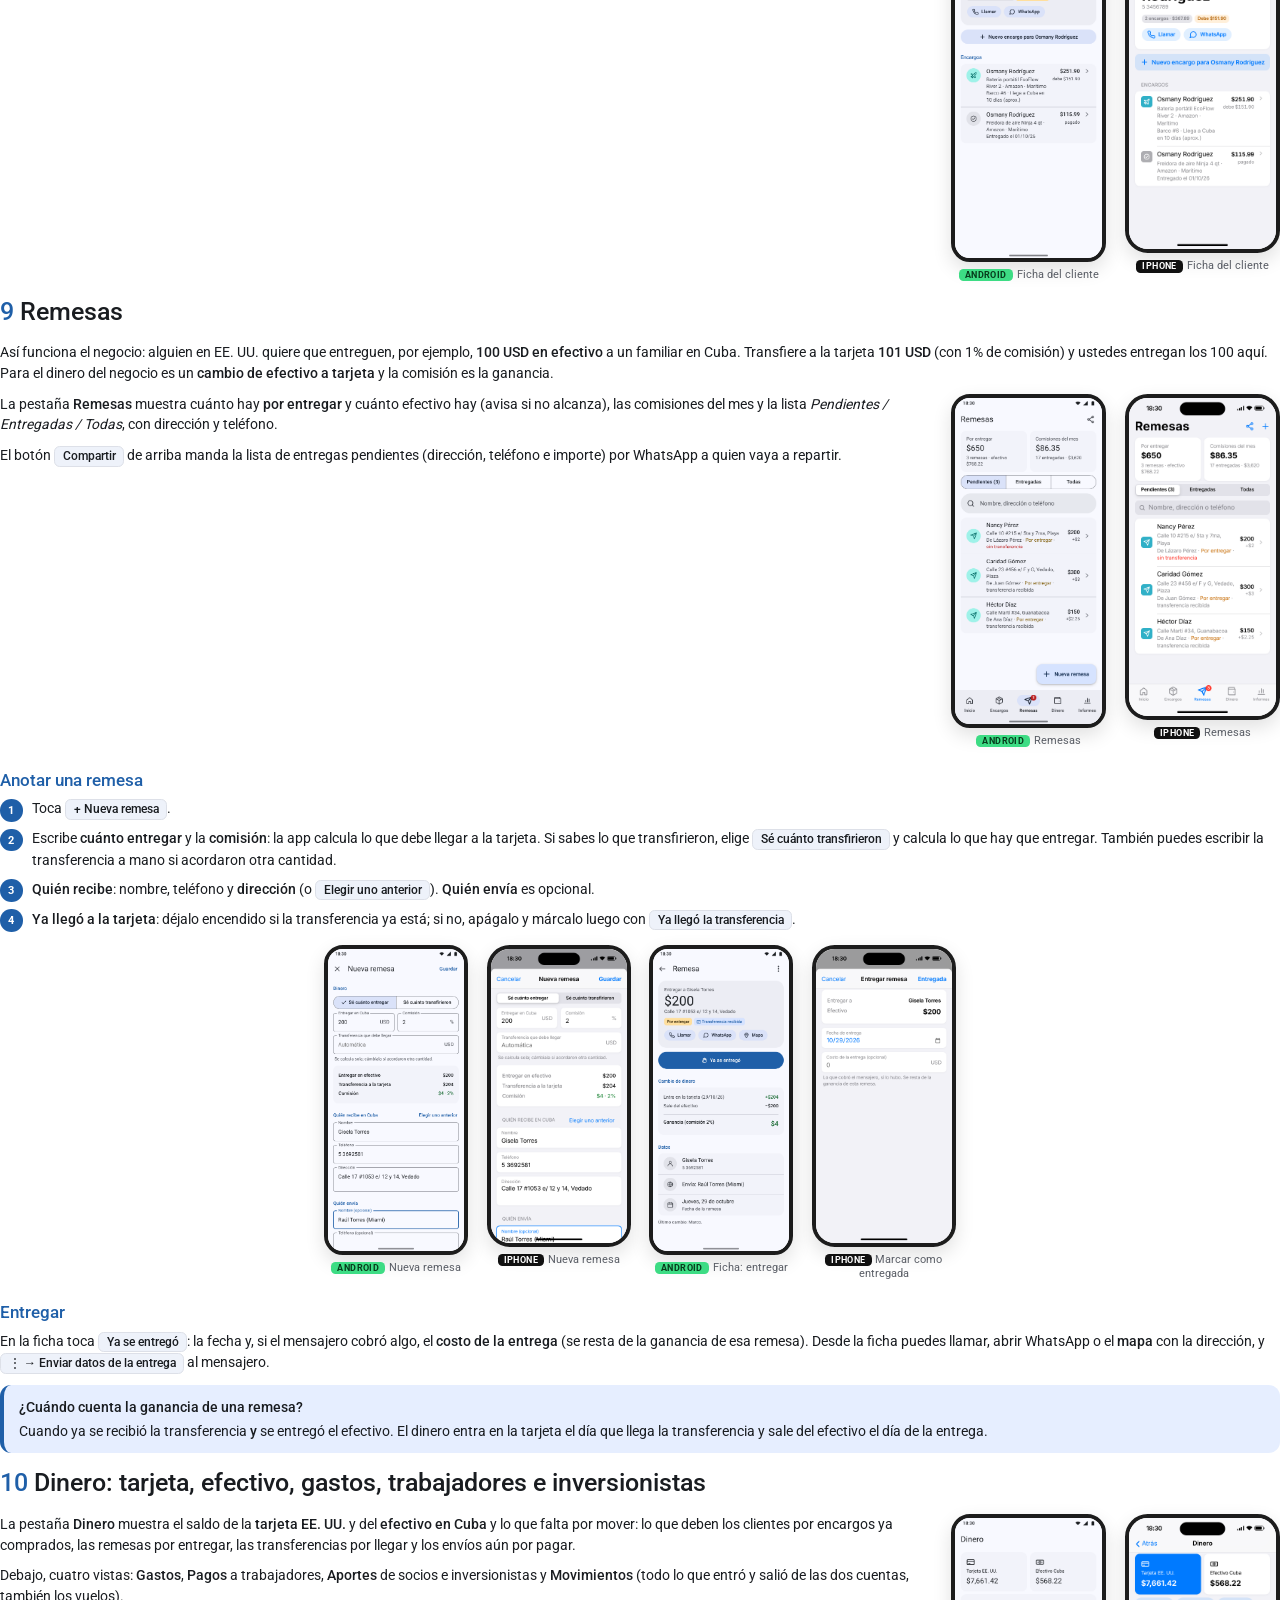
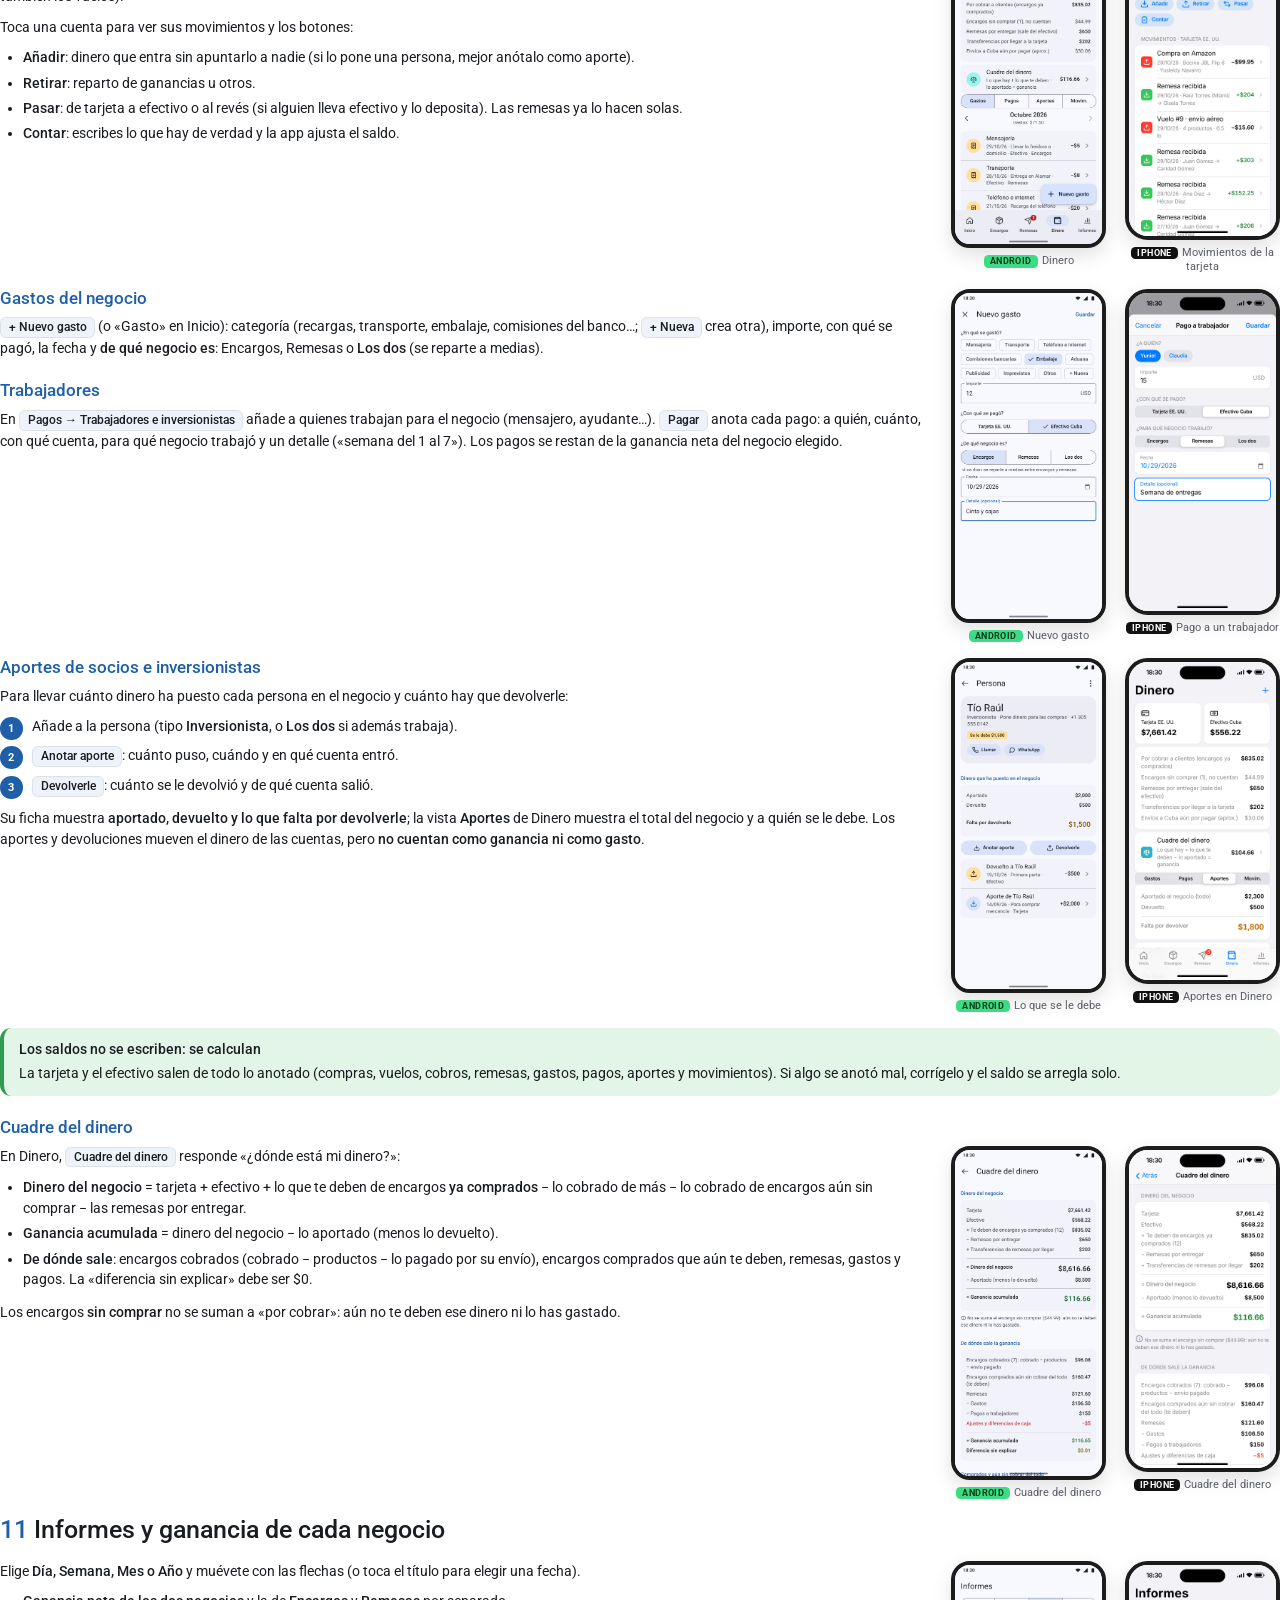
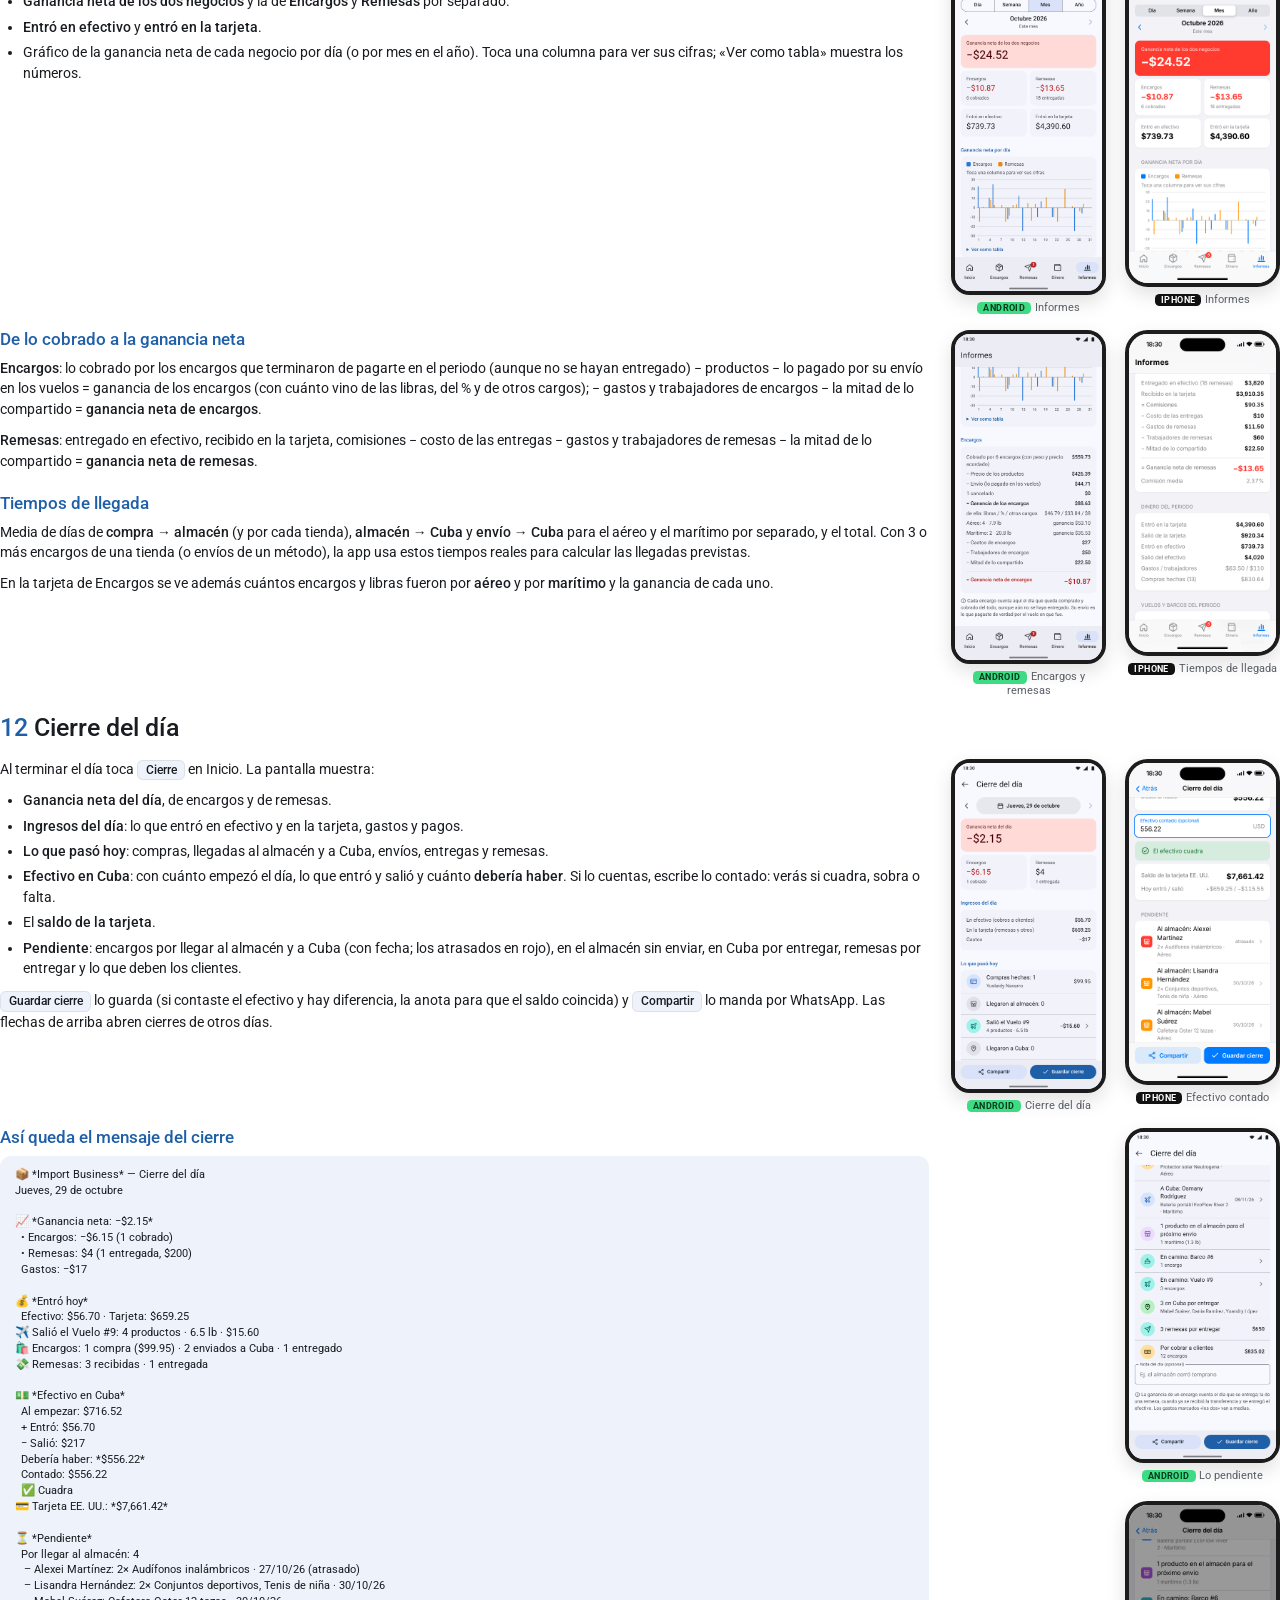
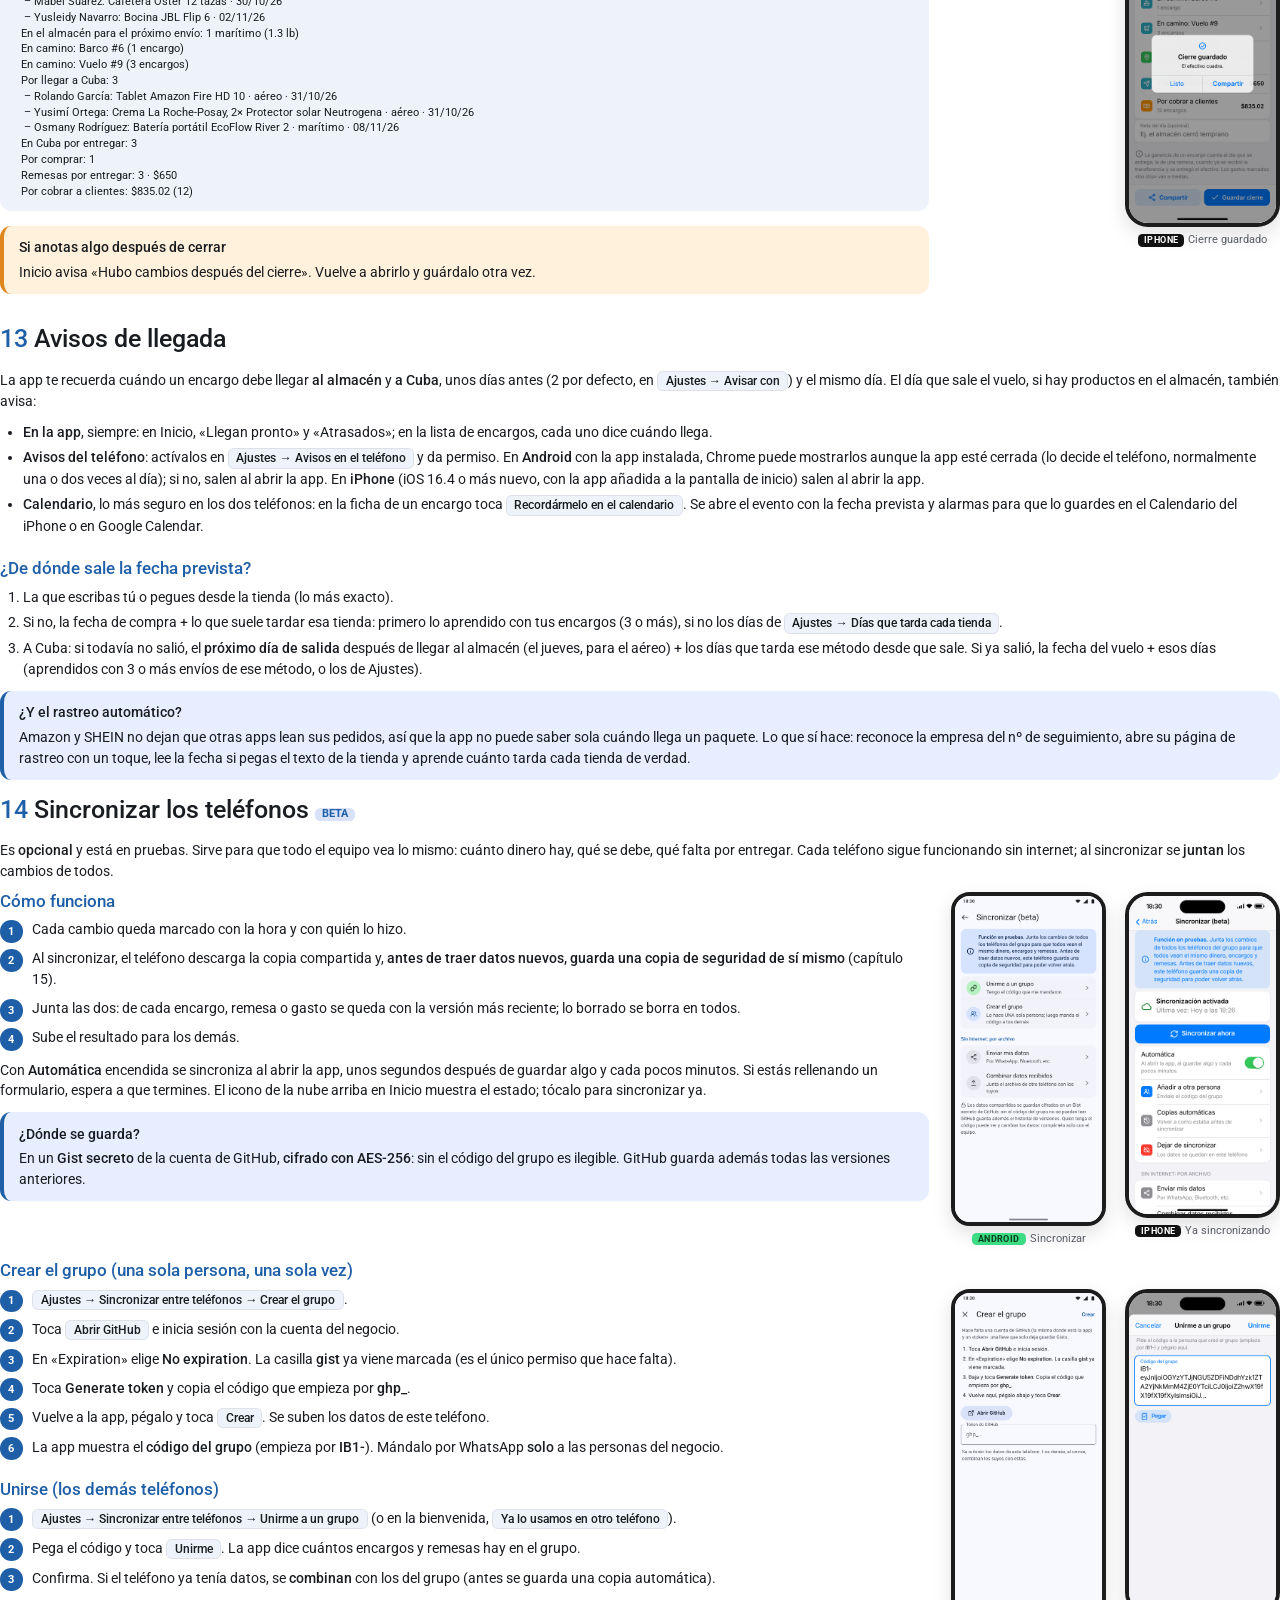
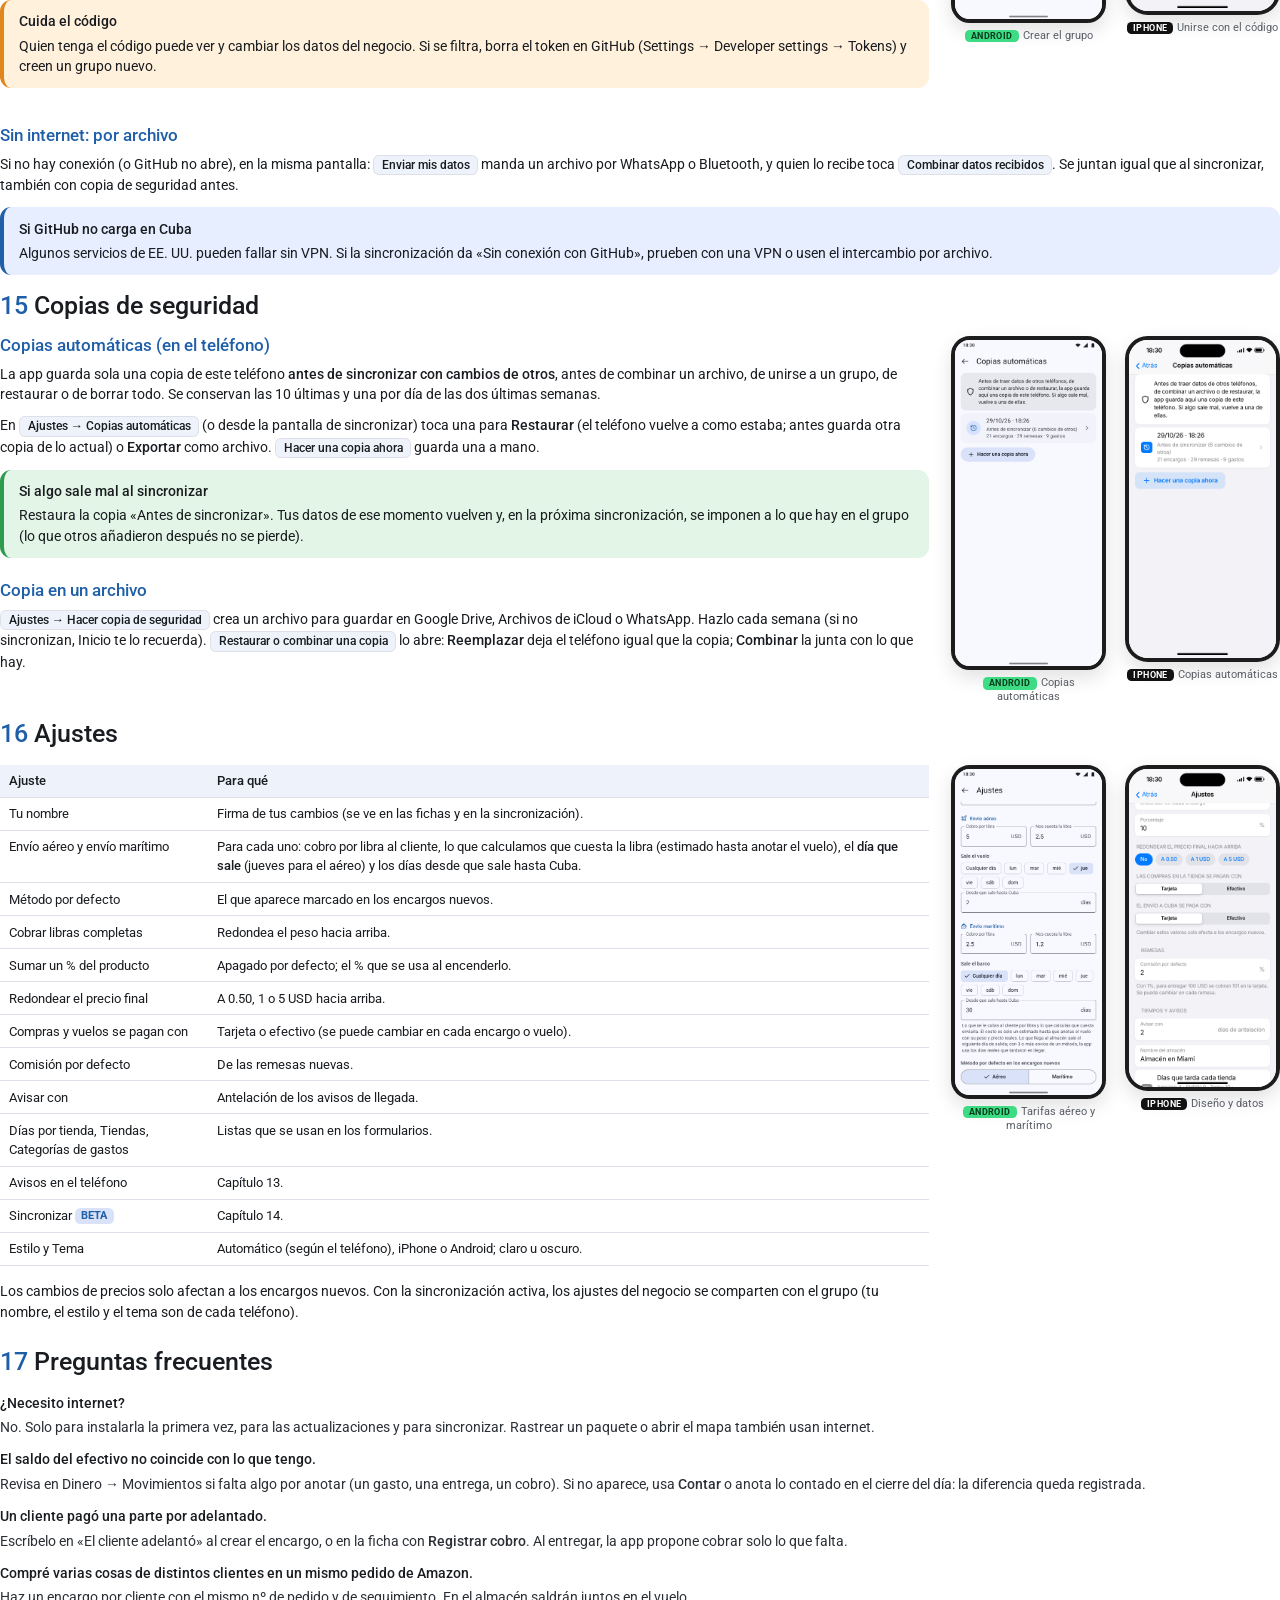
==== commit 39ee0289: "La ganancia cuenta al cobrar y con lo pagado de verdad por el vuelo - Un encargo cuenta su ganancia " ====
--- a/tools/manual.html
+++ b/tools/manual.html
@@ -72,7 +72,7 @@
     <figure class="ios"><img src="../preview/ios/10-encargos.png" alt=""><figcaption><span class="os i">iPhone</span>Encargos</figcaption></figure>
     <figure><img src="../preview/android/51-informes-negocios.png" alt=""><figcaption><span class="os a">Android</span>Informes</figcaption></figure>
   </div>
-  <div class="meta">Versión 1.2.3 · Dirección de la app: <b>https://marcoh03.github.io/Import_business_app/</b><br>Las capturas usan datos inventados.</div>
+  <div class="meta">Versión 1.2.4 · Dirección de la app: <b>https://marcoh03.github.io/Import_business_app/</b><br>Las capturas usan datos inventados.</div>
 </div>
 
 <section style="break-before:auto">
@@ -235,7 +235,7 @@
   <span class="formula">Precio = productos + libras × cobro por libra del método + (% del producto, apagado por defecto) + otros cargos</span>
   <p>Y la ganancia del encargo es lo cobrado menos lo que gastaron ustedes:</p>
   <span class="formula">Ganancia = precio − productos − envío</span>
-  <p><b>Lo que nos costó el encargo</b> = el precio de los productos + sus <b>libras × lo que nos cuesta la libra</b> en ese método (la tarifa de envío para nosotros que pusiste en Ajustes, por ejemplo $2.50 en aéreo). <b>Ganancia</b> = precio al cliente (con el peso y el precio acordado) − lo que nos costó. Ejemplo: tablet de $109.99 con 2.1 lb: costo $109.99 + 2.1 × $2.50 = <b>$115.24</b>; se cobró $131.49, ganancia <b>$16.25</b>. La ficha del encargo muestra esa cuenta completa. El precio real que pagas por cada vuelo no cambia la cuenta de cada encargo: se compara en el vuelo (capítulo 7).</p>
+  <p><b>Lo que nos costó el encargo</b> = el precio de los productos + sus <b>libras × lo que nos cuesta la libra</b> en ese método (la tarifa de envío para nosotros que pusiste en Ajustes, por ejemplo $2.50 en aéreo). <b>Ganancia</b> = precio al cliente (con el peso y el precio acordado) − lo que nos costó. Ejemplo: tablet de $109.99 con 2.1 lb: costo $109.99 + 2.1 × $2.50 = <b>$115.24</b>; se cobró $131.49, ganancia <b>$16.25</b>. La ficha del encargo muestra esa cuenta completa: es la ganancia <b>estimada</b> con tu tarifa, útil para saber cuánto cobrar. La ganancia de verdad (Informes, vuelos y cuadre del dinero) usa lo que pagaste por el vuelo. Si tu tarifa en Ajustes se parece a lo que de verdad pagas por libra, las dos casi coinciden.</p>
   <table>
     <tr><th>Ejemplo: bocina de 99.95 USD, 2.5 lb, por aéreo (cobro 5 USD/lb, costo 2.50 USD/lb)</th><th class="num">USD</th></tr>
     <tr><td>Productos</td><td class="num">99.95</td></tr>
@@ -310,15 +310,15 @@
       <figure class="ios"><img src="../preview/ios/19b-vuelo-peso-precio.png" alt=""><figcaption><span class="os i">iPhone</span>Peso y precio reales</figcaption></figure>
     </div>
   </div>
-  <div class="tip"><b>Ejemplo: Vuelo #9</b>Lleva <b>4.9 lb</b> de productos (6.5 lb reales con cajas) y pagaste <b>$15.60</b> por todo. <b>Libras</b>: se cobró 4.9 lb × $5 = <b>$24.50</b> − $15.60 pagados = <b>$8.90</b> de ganancia en las libras. A nuestra tarifa ($2.50/lb) eran $12.25, así que pagaste $3.35 más que la tarifa. <b>Ganancia del vuelo</b>: cobrado a todos los clientes $222.26 − productos $186.76 − vuelo $15.60 = <b>$19.90</b>.</div>
+  <div class="tip"><b>Ejemplo: Vuelo #9</b>Lleva <b>4.9 lb</b> de productos (6.5 lb reales con cajas) y pagaste <b>$15.60</b> por todo. <b>Libras</b>: se cobró 4.9 lb × $5 = <b>$24.50</b> − $15.60 pagados = <b>$8.90</b> de ganancia en las libras. <b>Ganancia del vuelo</b>: cobrado a todos los clientes $222.26 − productos $186.76 − vuelo $15.60 = <b>$19.90</b>.</div>
   <h3>La ganancia de cada vuelta</h3>
   <div class="split">
     <div class="txt">
       <p>La ficha del vuelo muestra:</p>
       <ul>
-        <li><b>Libras del vuelo</b>: las libras registradas de los productos, el peso real y la diferencia por cajas y embalaje; lo <b>cobrado por las libras</b> − lo <b>pagado por todo el vuelo</b> = la ganancia en las libras; y cuánto pagaste de más o de menos frente a nuestra tarifa.</li>
+        <li><b>Libras del vuelo</b>: las libras registradas de los productos, el peso real y la diferencia por cajas y embalaje; lo <b>cobrado por las libras</b> − lo <b>pagado por todo el vuelo</b> = la ganancia en las libras.</li>
         <li><b>Ganancia del vuelo</b>: lo cobrado a todos los clientes (con el peso y el precio acordado) − el precio de todos los productos − lo pagado por el vuelo.</li>
-        <li><b>Ya hecha</b>: la ganancia de los encargos ya entregados más lo que pagaste de menos (o de más) frente a la tarifa, que cuenta el día que sale el vuelo. Cuando entregas todo, es igual a la ganancia del vuelo.</li>
+        <li><b>Ya ganado</b>: la ganancia de los encargos que ya terminaron de pagarte, aunque no los hayas entregado. Cuando todos te han pagado, es igual a la ganancia del vuelo.</li>
         <li>Los encargos que lleva, con su estado y su ganancia.</li>
       </ul>
       <p>Cuando llega, toca <span class="k">Llegó a Cuba</span>. La lista de todos los vuelos está en Encargos → botón del avión: los que están en camino y los que llegaron, con la ganancia hecha y la prevista.</p>
@@ -438,7 +438,7 @@
       <ul>
         <li><b>Dinero del negocio</b> = tarjeta + efectivo + lo que te deben de encargos <b>ya comprados</b> − lo cobrado de más − lo cobrado de encargos aún sin comprar − las remesas por entregar.</li>
         <li><b>Ganancia acumulada</b> = dinero del negocio − lo aportado (menos lo devuelto).</li>
-        <li><b>De dónde sale</b>: encargos entregados, encargos comprados que aún no se entregaron (su ganancia ya está en tu dinero aunque Informes la cuente el día de la entrega), lo que pagaste de más o de menos por los vuelos frente a la tarifa, remesas, gastos y pagos. La «diferencia sin explicar» debe ser $0.</li>
+        <li><b>De dónde sale</b>: encargos cobrados (cobrado − productos − lo pagado por su envío), encargos comprados que aún te deben, remesas, gastos y pagos. La «diferencia sin explicar» debe ser $0.</li>
       </ul>
       <p>Los encargos <b>sin comprar</b> no se suman a «por cobrar»: aún no te deben ese dinero ni lo has gastado.</p>
     </div>
@@ -465,7 +465,7 @@
   <div class="split">
     <div class="txt">
       <h3 style="margin-top:0">De lo cobrado a la ganancia neta</h3>
-      <p><b>Encargos</b>: lo cobrado por los encargos entregados − productos − envío a nuestra tarifa ± lo que pagaste de menos o de más por los vuelos del periodo frente a la tarifa = ganancia de los encargos (con cuánto vino de las libras, del % y de otros cargos); − gastos y trabajadores de encargos − la mitad de lo compartido = <b>ganancia neta de encargos</b>.</p>
+      <p><b>Encargos</b>: lo cobrado por los encargos que terminaron de pagarte en el periodo (aunque no se hayan entregado) − productos − lo pagado por su envío en los vuelos = ganancia de los encargos (con cuánto vino de las libras, del % y de otros cargos); − gastos y trabajadores de encargos − la mitad de lo compartido = <b>ganancia neta de encargos</b>.</p>
       <p><b>Remesas</b>: entregado en efectivo, recibido en la tarjeta, comisiones − costo de las entregas − gastos y trabajadores de remesas − la mitad de lo compartido = <b>ganancia neta de remesas</b>.</p>
       <h3>Tiempos de llegada</h3>
       <p>Media de días de <b>compra → almacén</b> (y por cada tienda), <b>almacén → Cuba</b> y <b>envío → Cuba</b> para el aéreo y el marítimo por separado, y el total. Con 3 o más encargos de una tienda (o envíos de un método), la app usa estos tiempos reales para calcular las llegadas previstas.</p>
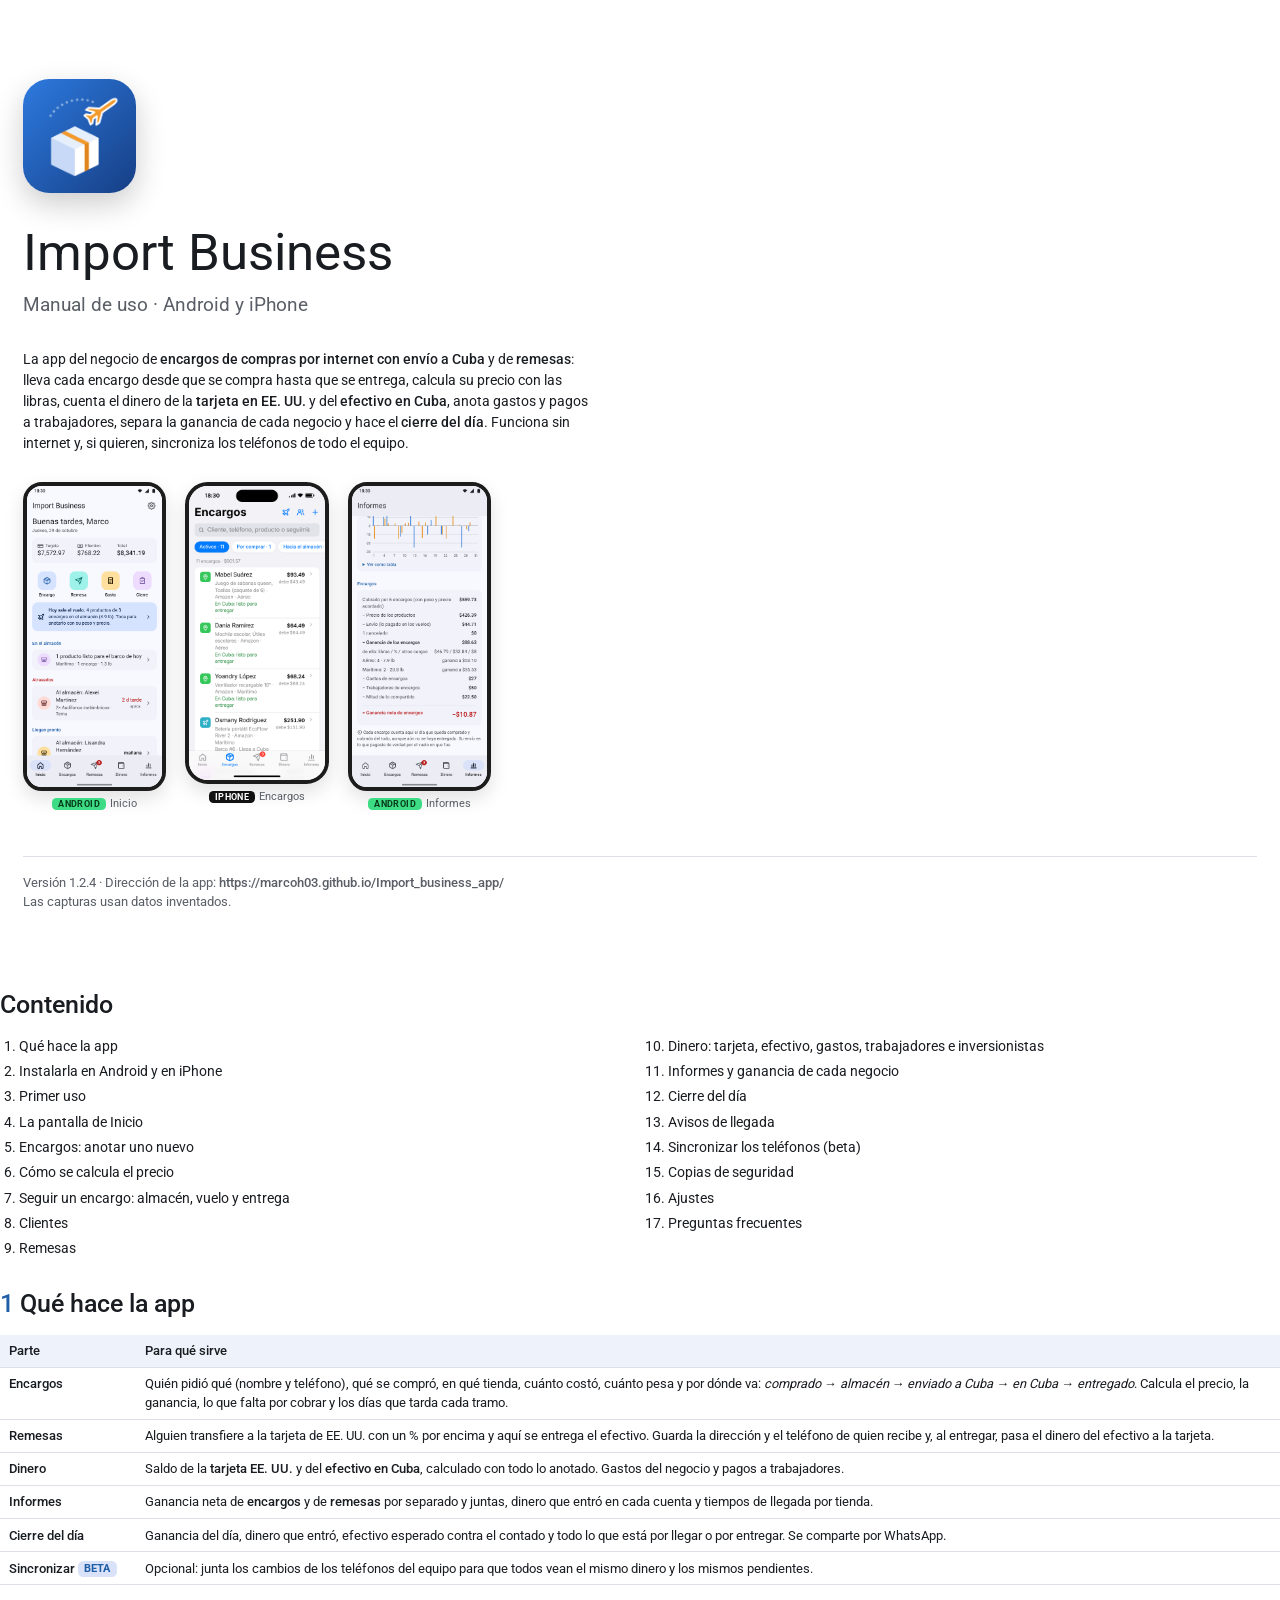
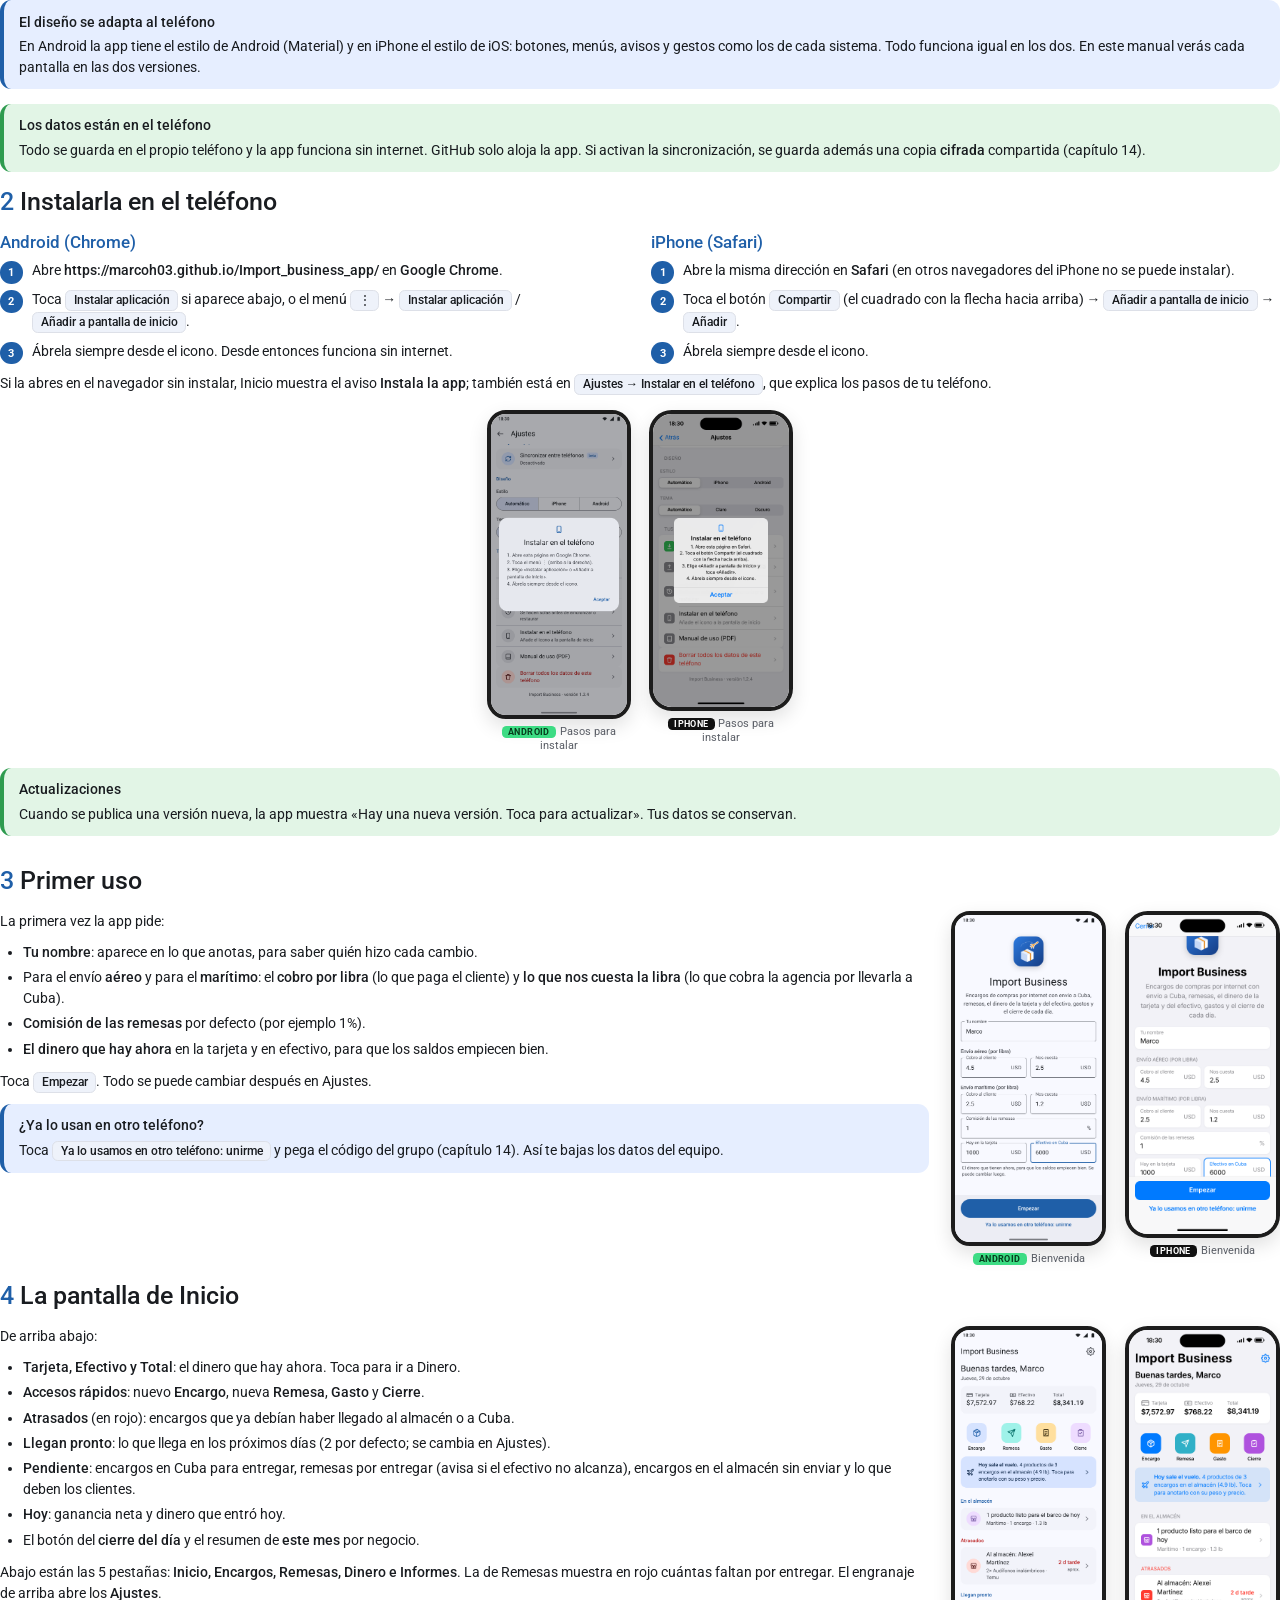
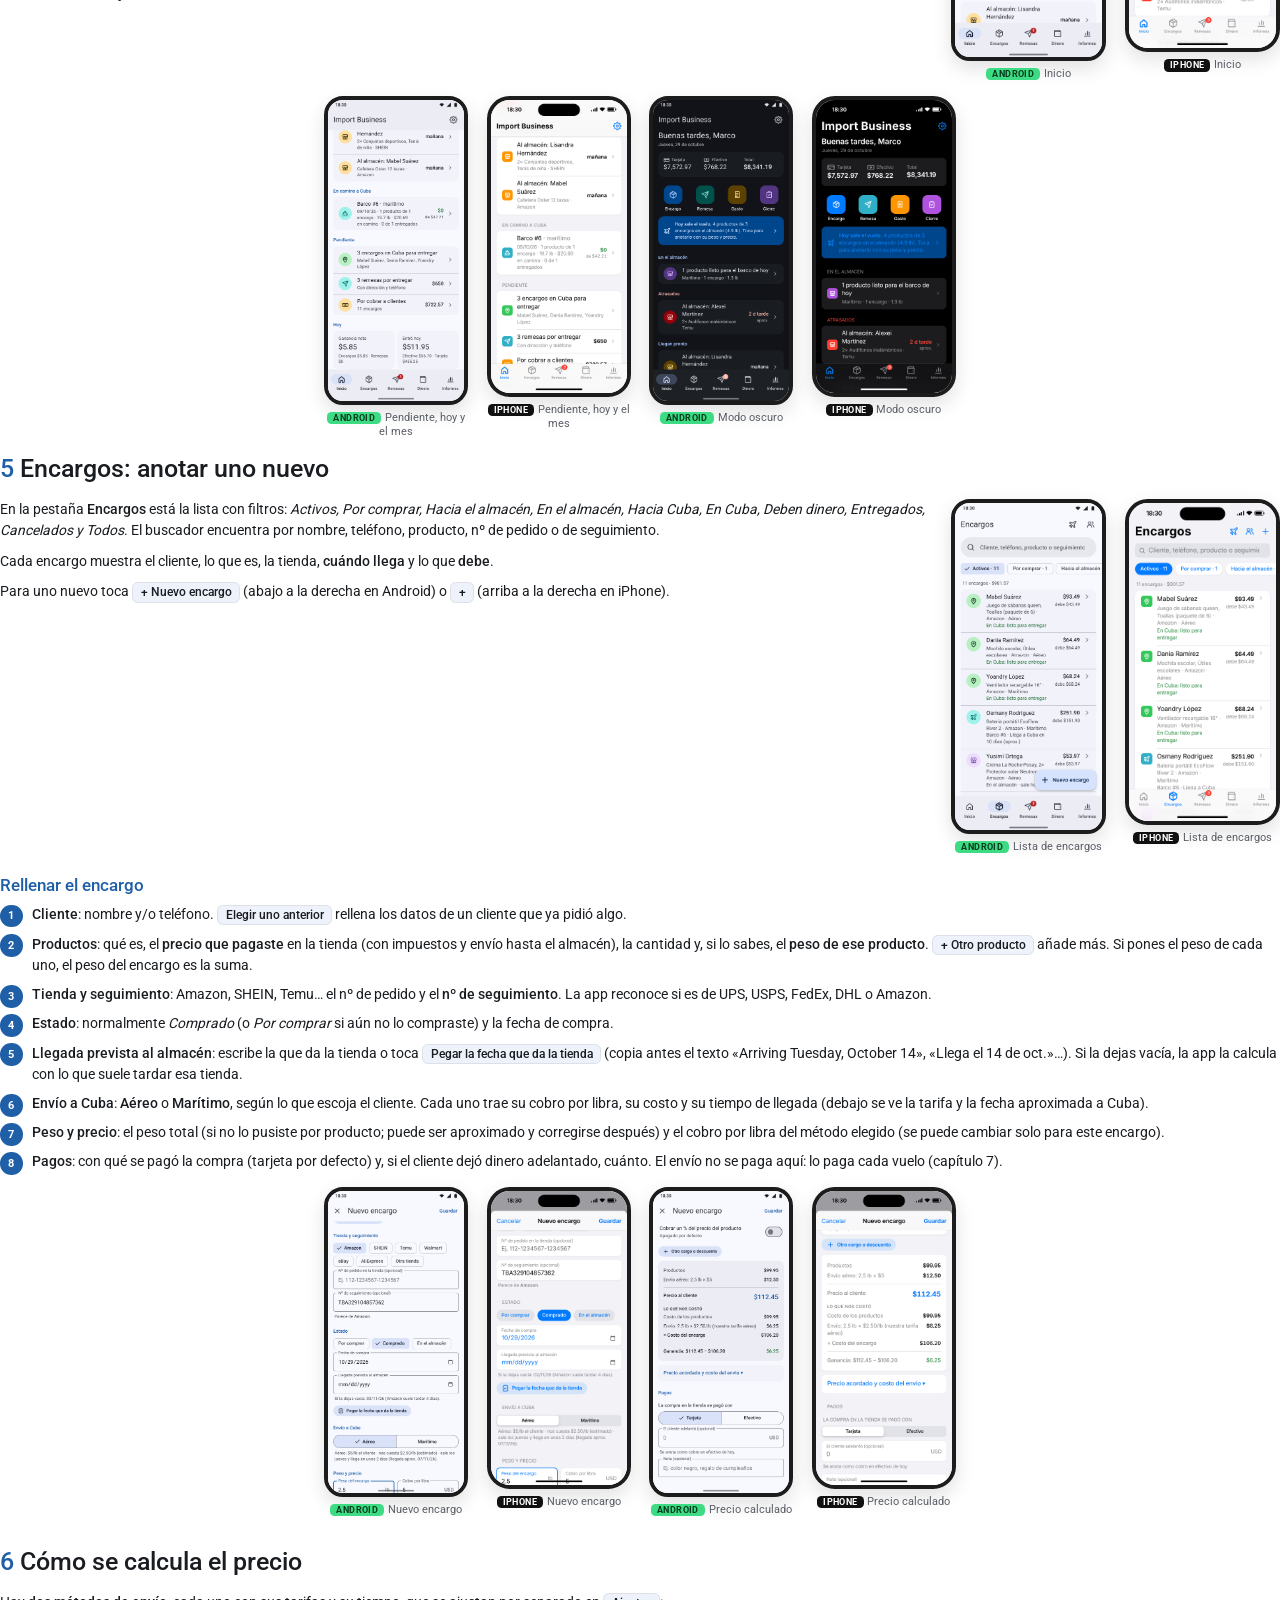
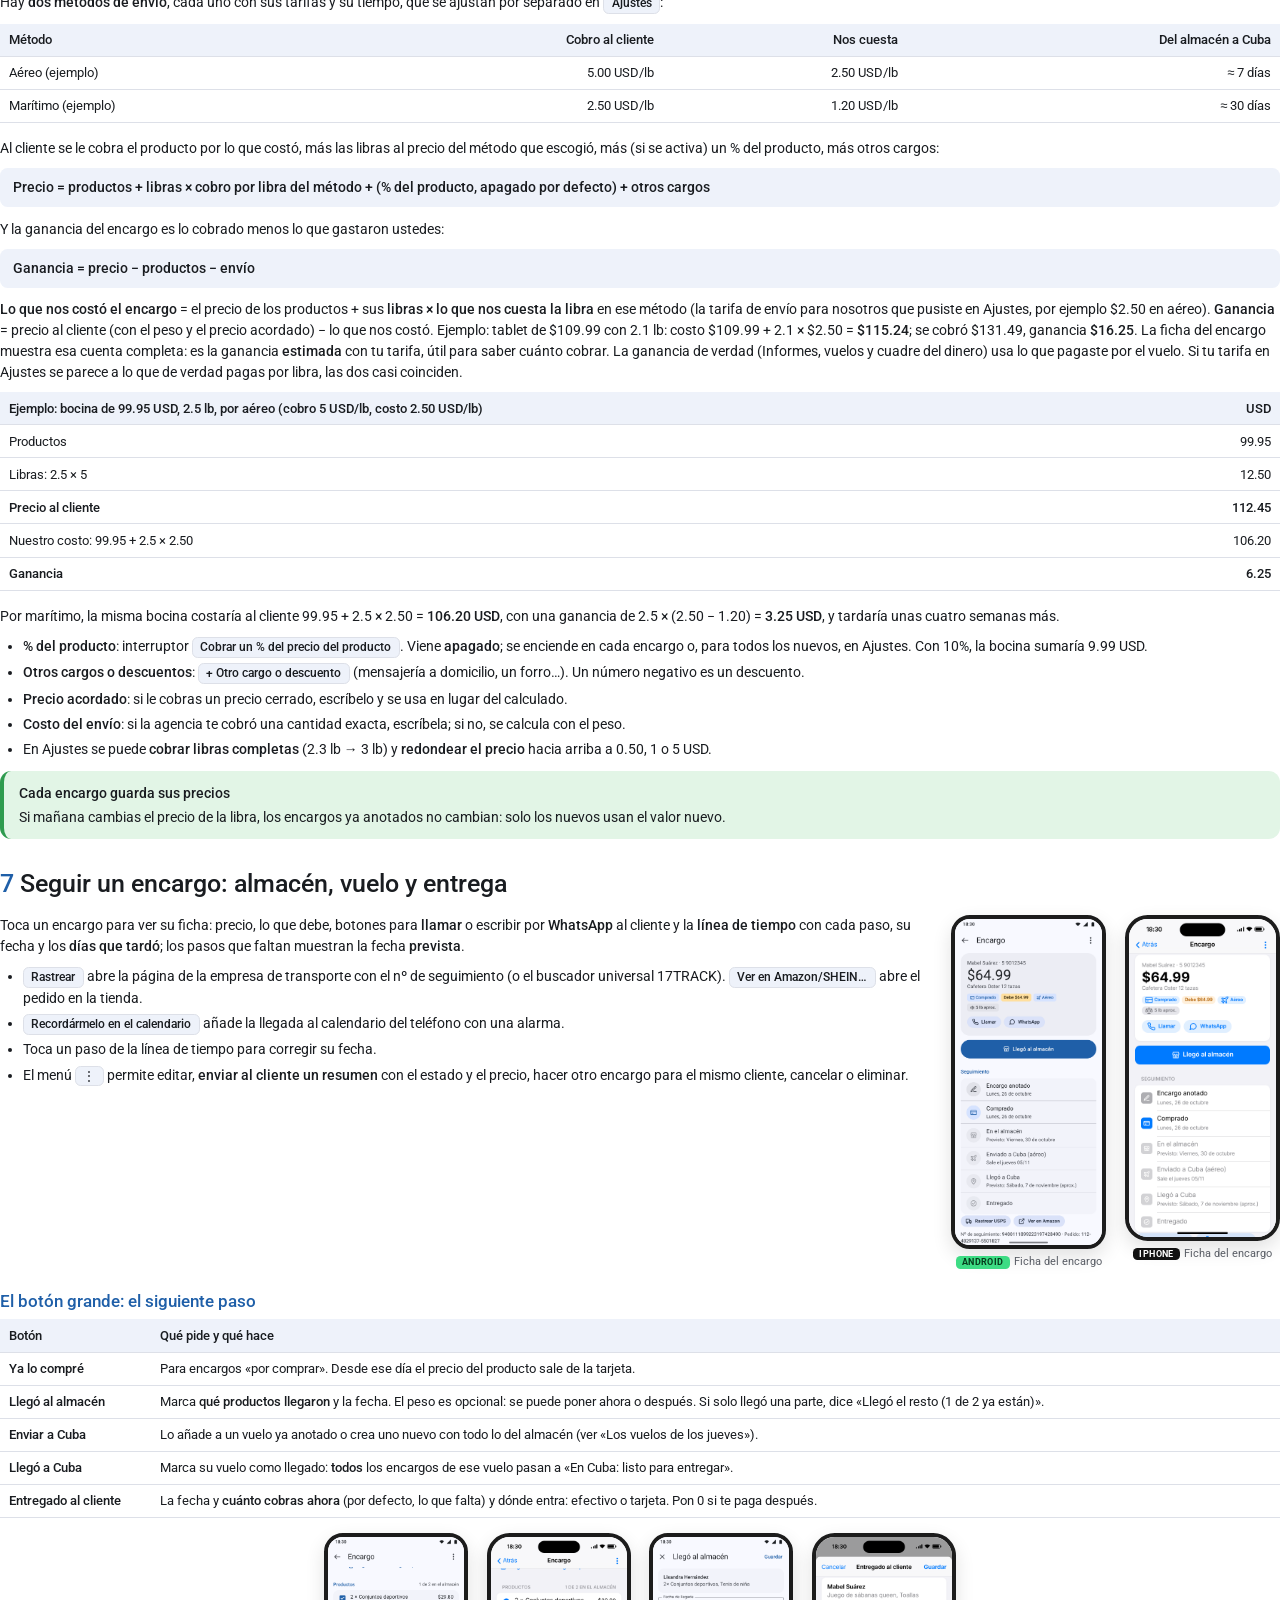
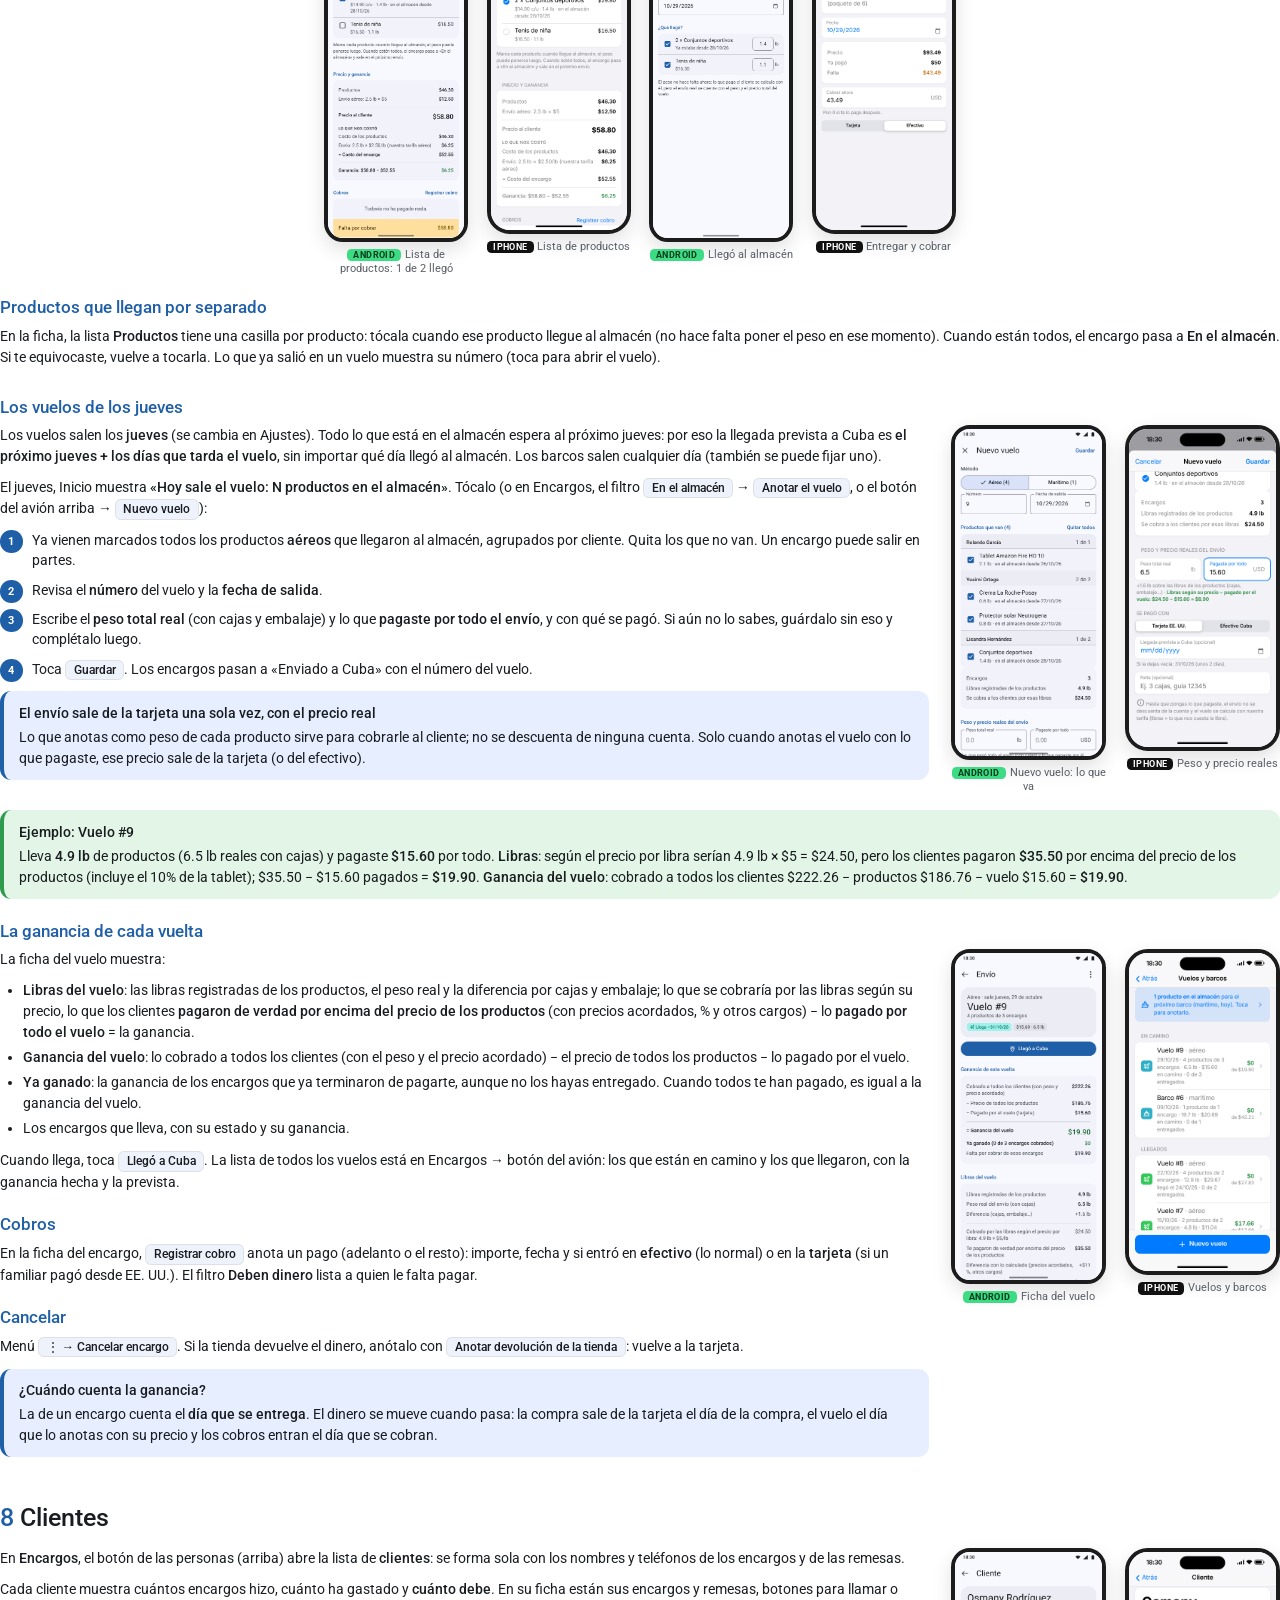
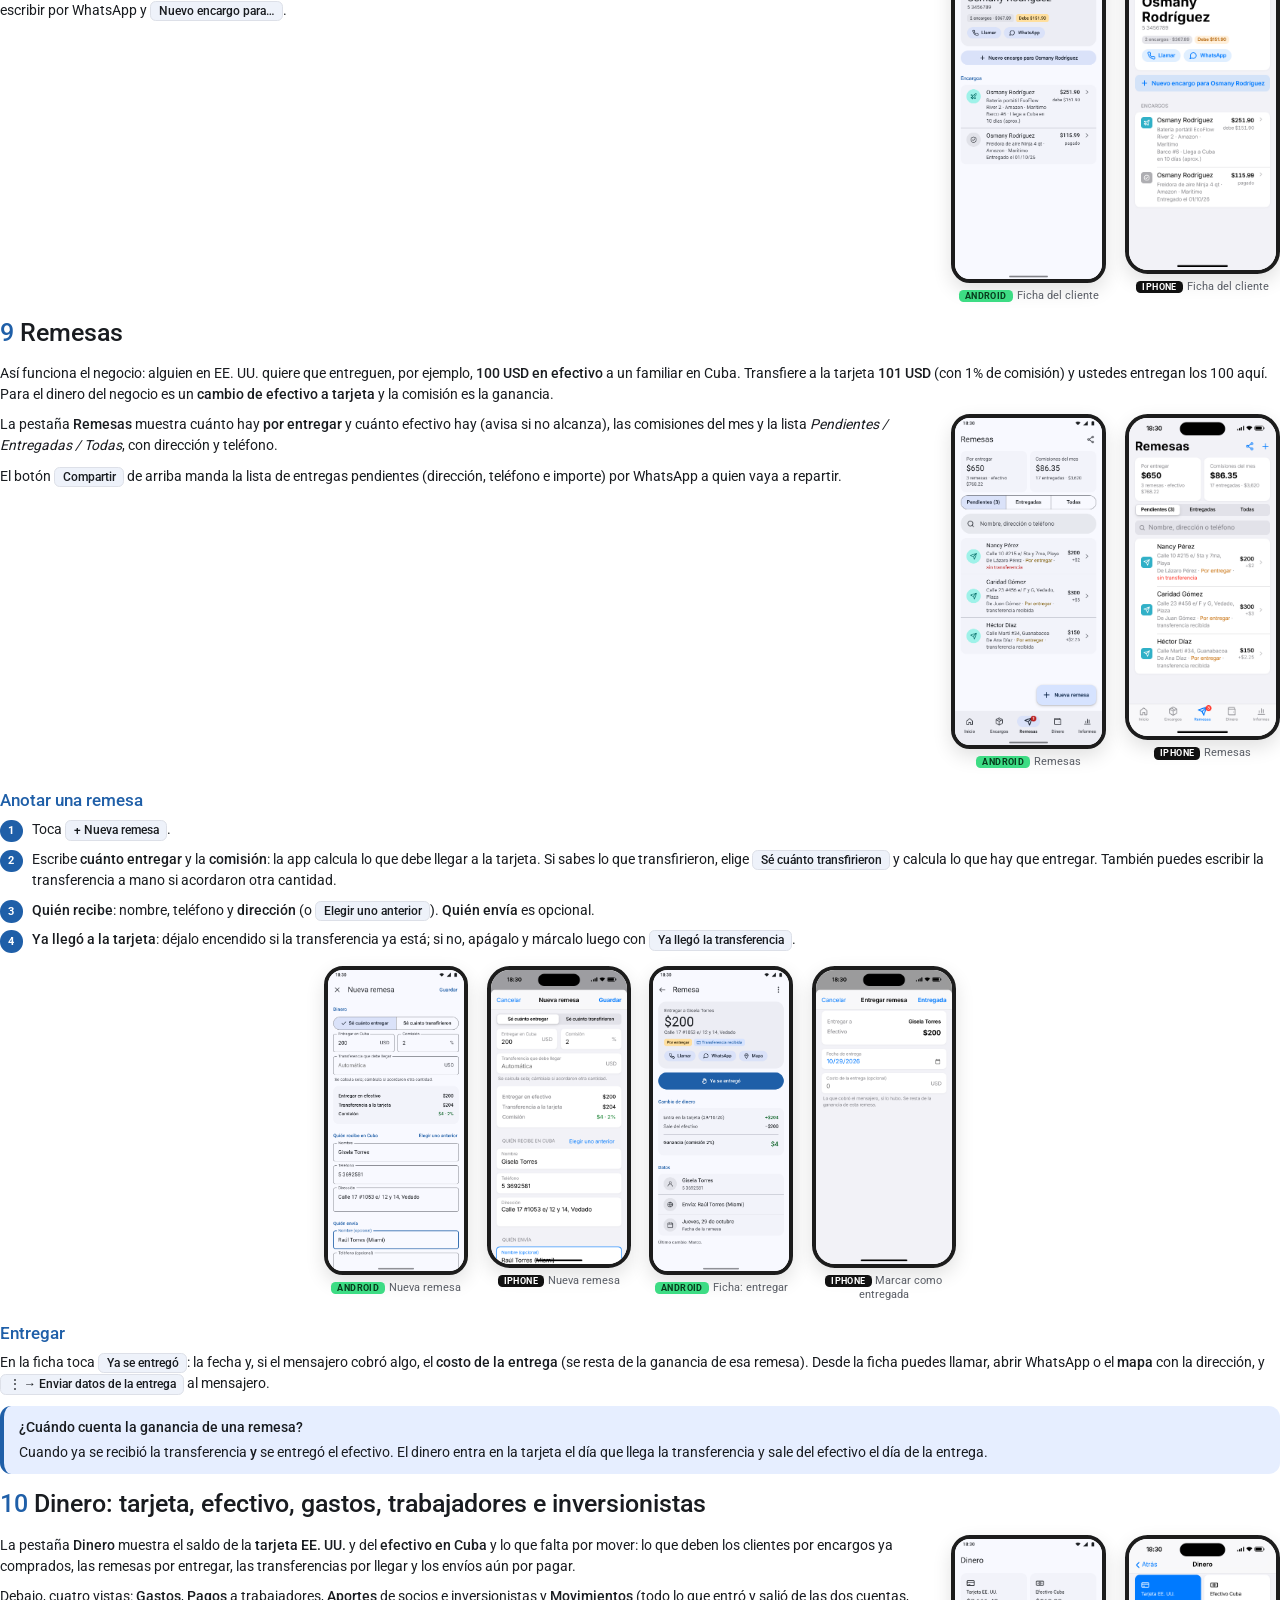
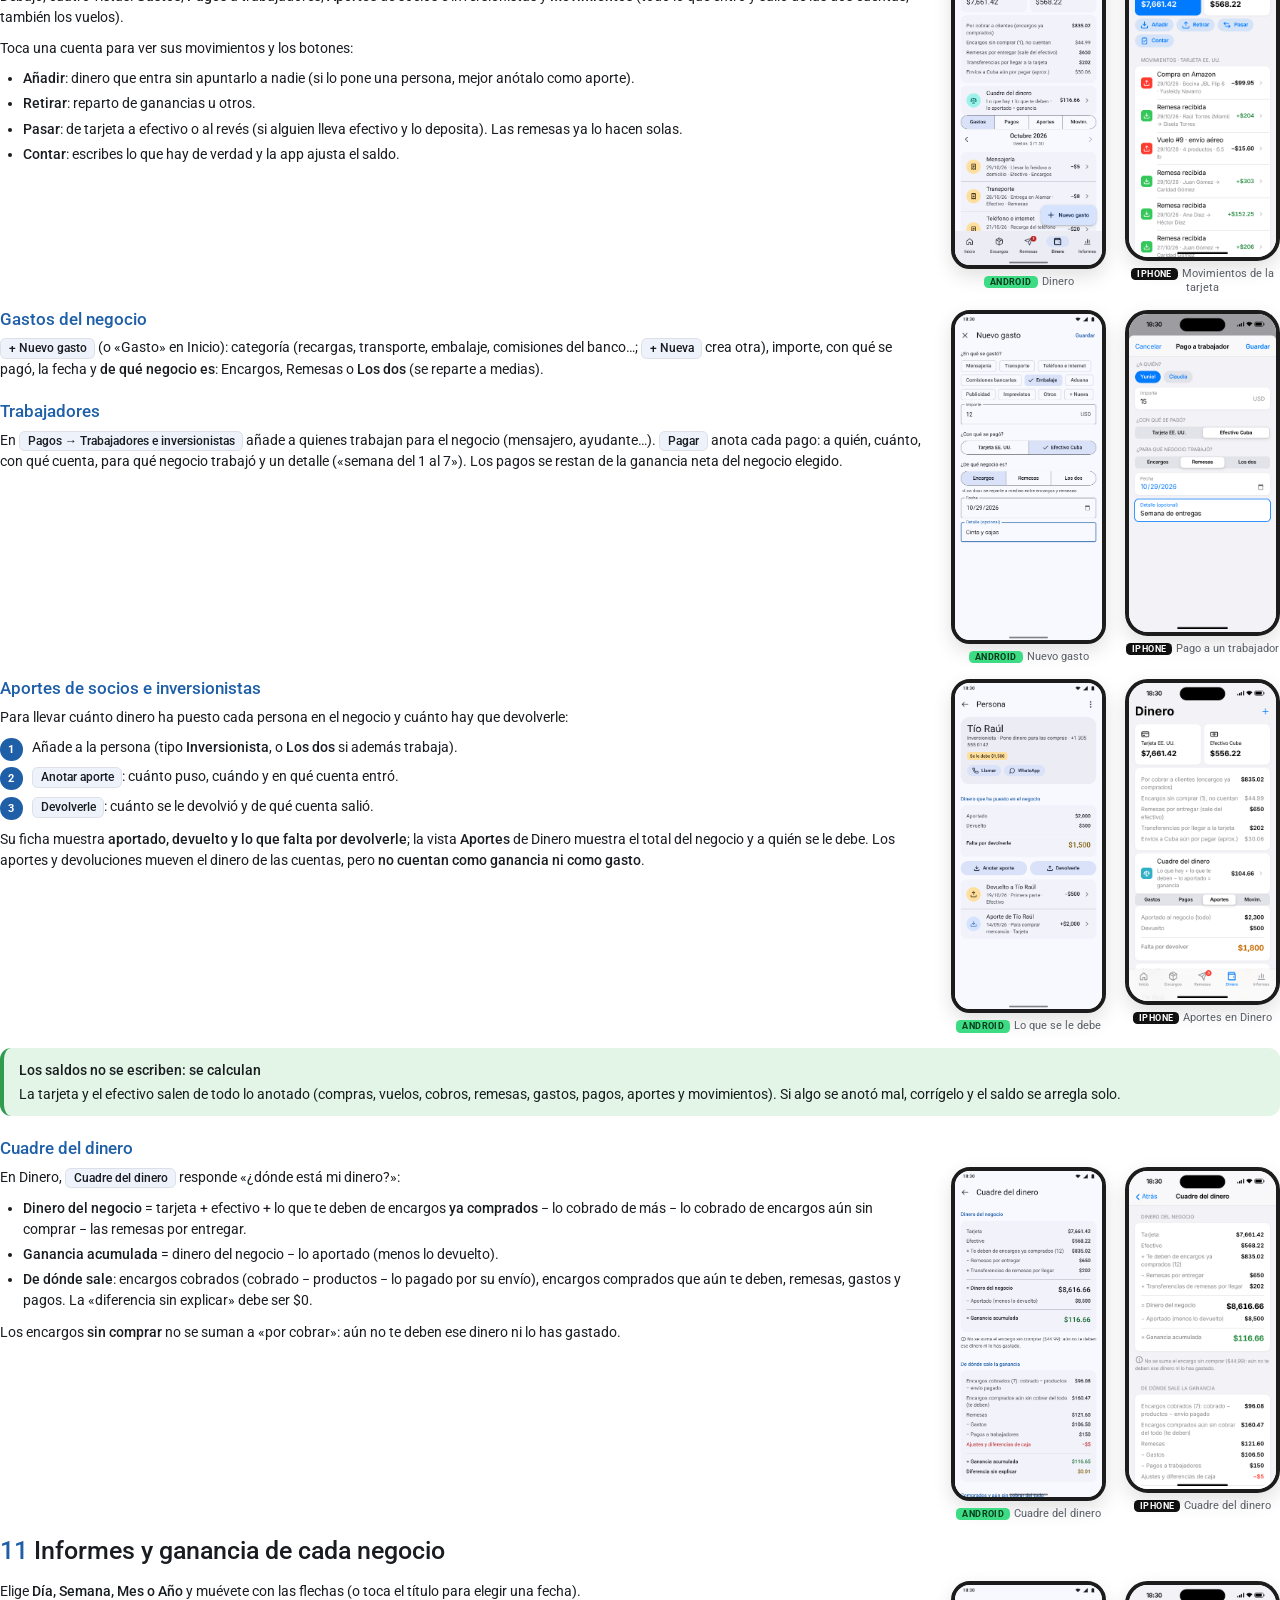
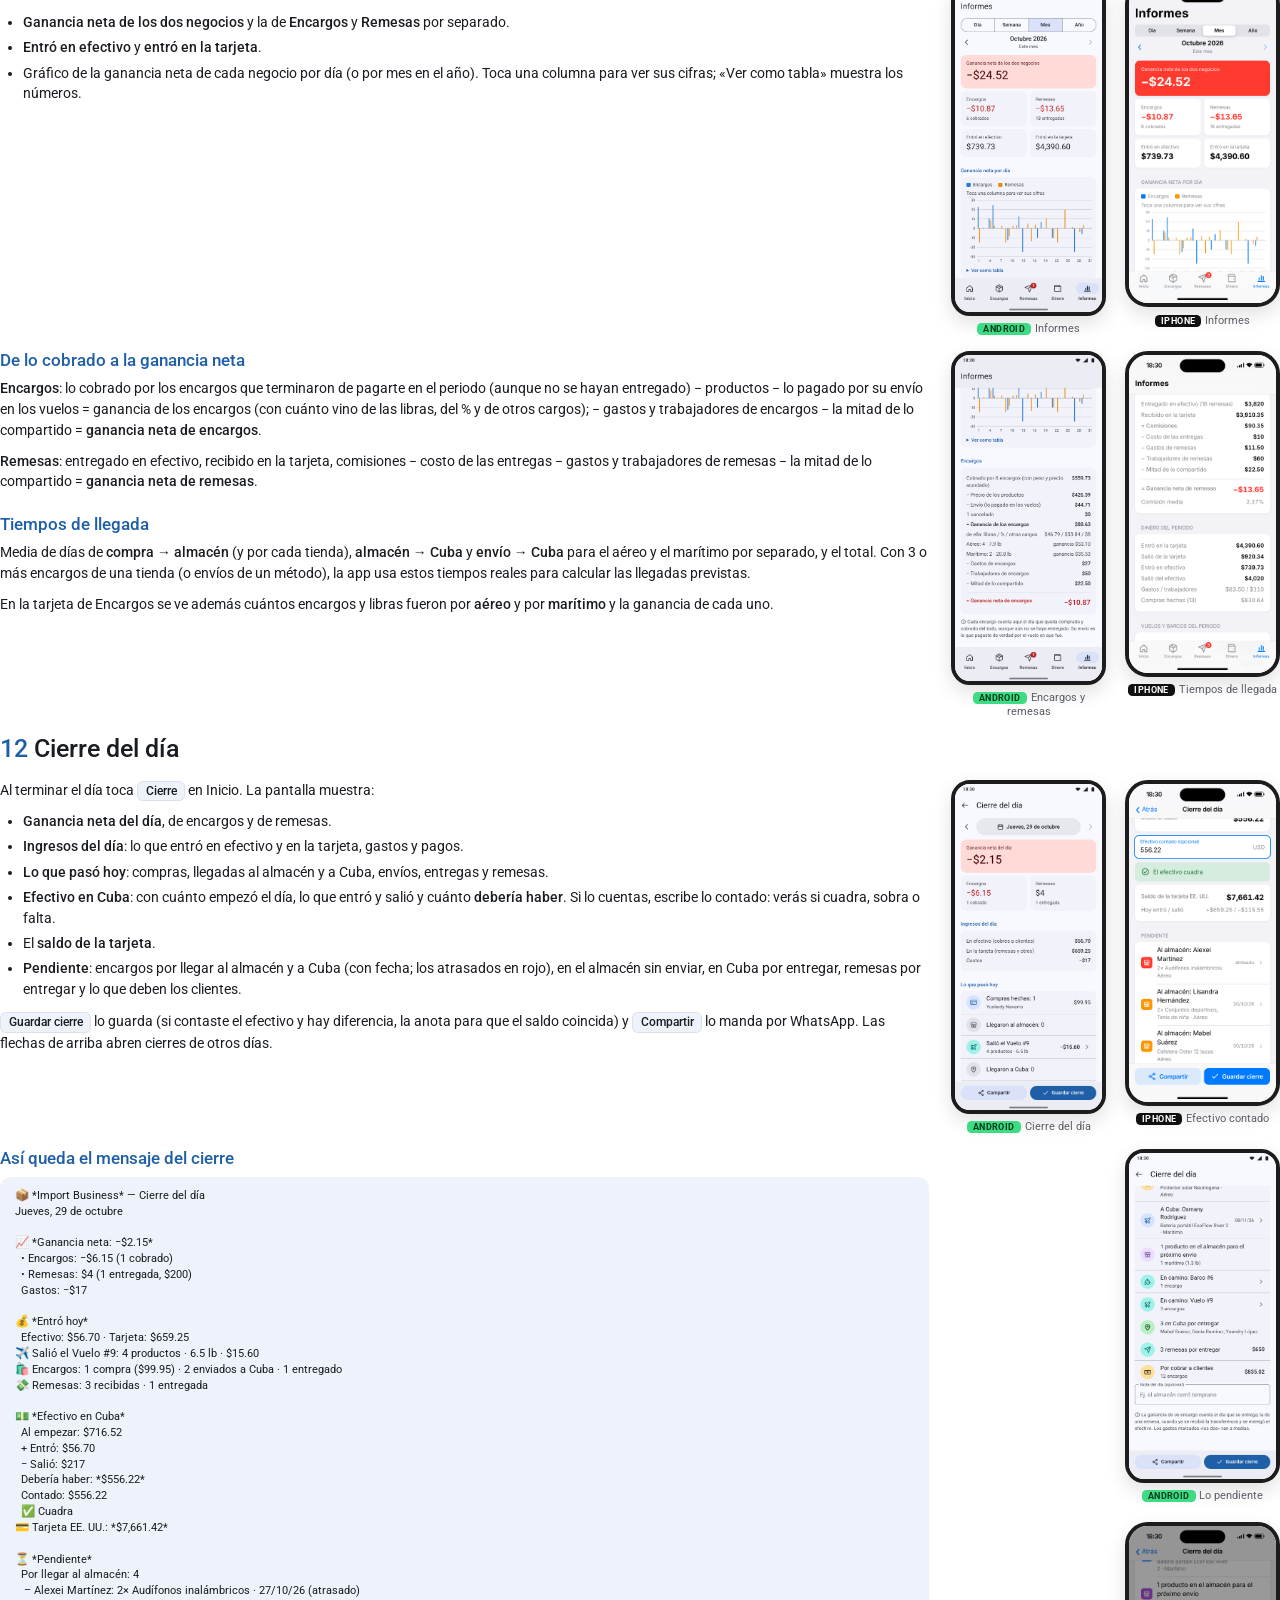
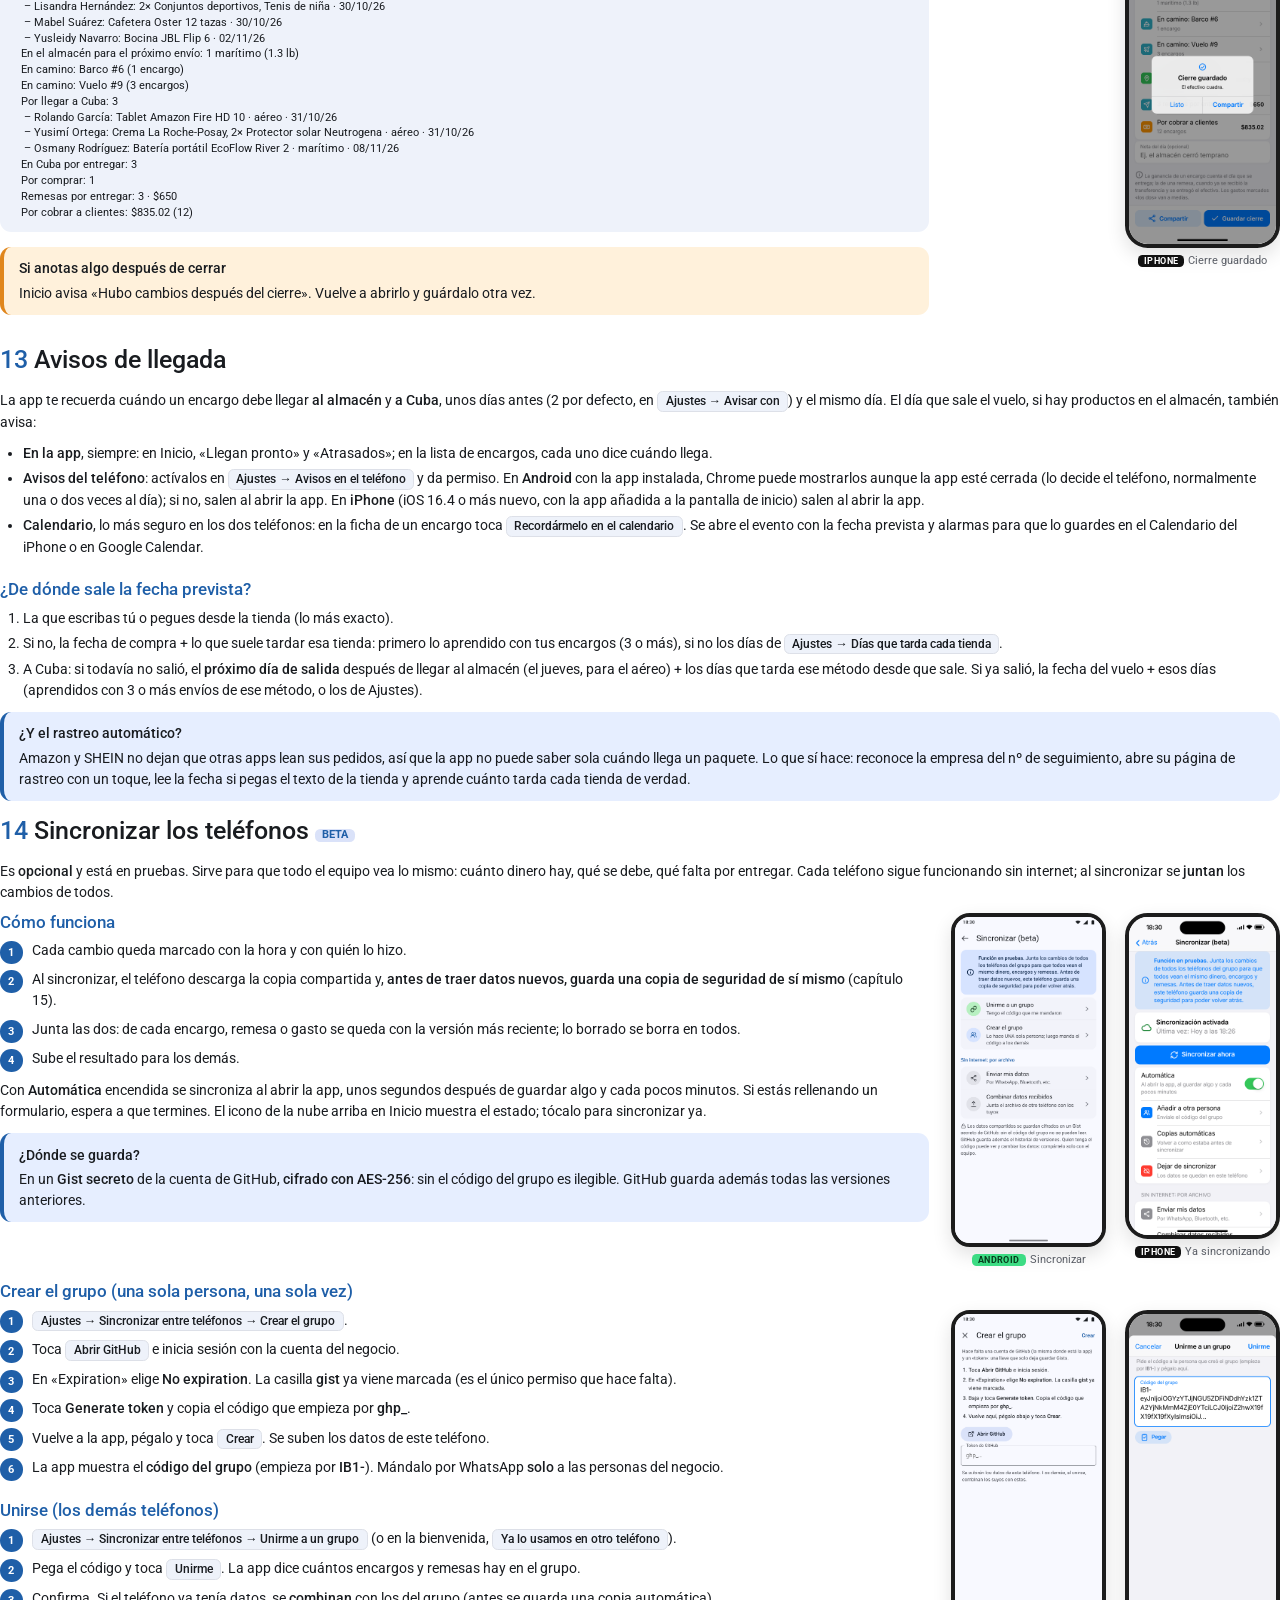
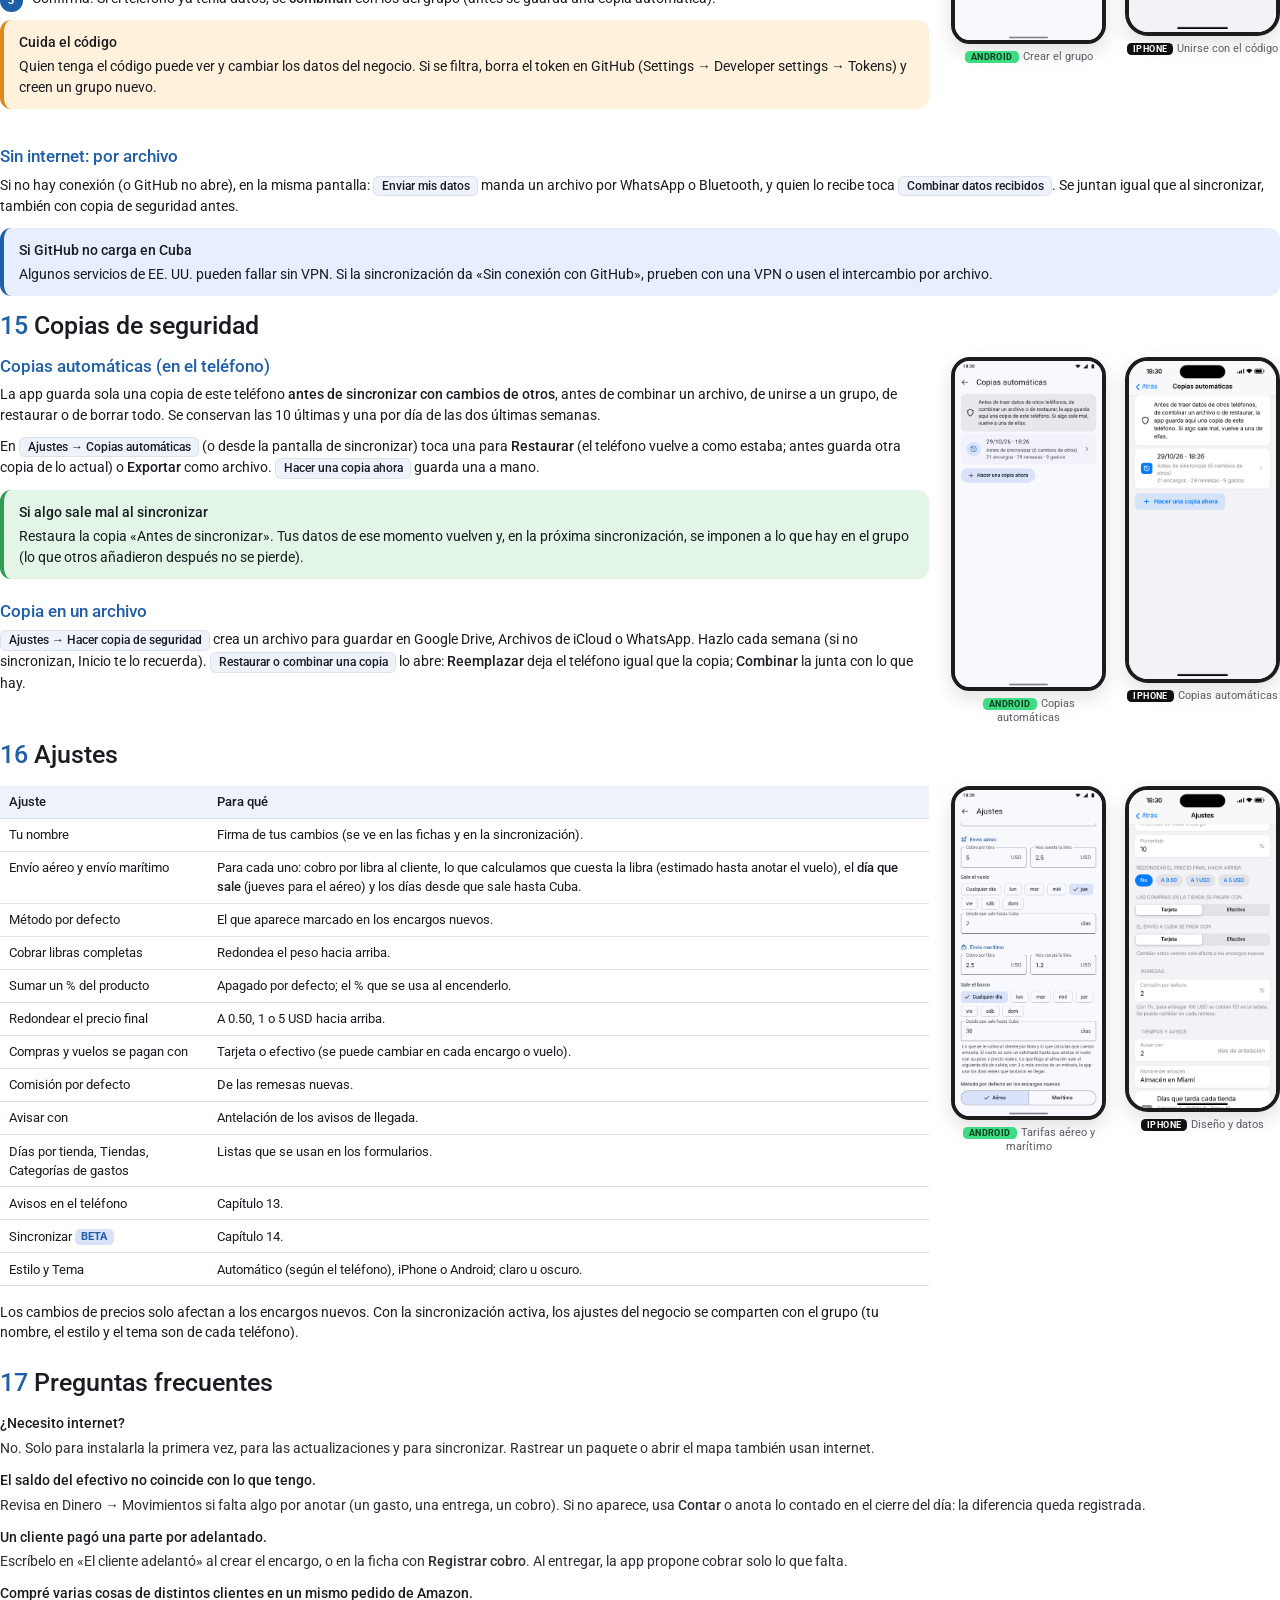
==== commit 77e85e4f: "Ficha del vuelo: lo calculado por las libras y lo pagado de verdad La tarjeta «Libras del vuelo» sep" ====
--- a/tools/manual.html
+++ b/tools/manual.html
@@ -310,13 +310,13 @@
       <figure class="ios"><img src="../preview/ios/19b-vuelo-peso-precio.png" alt=""><figcaption><span class="os i">iPhone</span>Peso y precio reales</figcaption></figure>
     </div>
   </div>
-  <div class="tip"><b>Ejemplo: Vuelo #9</b>Lleva <b>4.9 lb</b> de productos (6.5 lb reales con cajas) y pagaste <b>$15.60</b> por todo. <b>Libras</b>: se cobró 4.9 lb × $5 = <b>$24.50</b> − $15.60 pagados = <b>$8.90</b> de ganancia en las libras. <b>Ganancia del vuelo</b>: cobrado a todos los clientes $222.26 − productos $186.76 − vuelo $15.60 = <b>$19.90</b>.</div>
+  <div class="tip"><b>Ejemplo: Vuelo #9</b>Lleva <b>4.9 lb</b> de productos (6.5 lb reales con cajas) y pagaste <b>$15.60</b> por todo. <b>Libras</b>: según el precio por libra serían 4.9 lb × $5 = $24.50, pero los clientes pagaron <b>$35.50</b> por encima del precio de los productos (incluye el 10% de la tablet); $35.50 − $15.60 pagados = <b>$19.90</b>. <b>Ganancia del vuelo</b>: cobrado a todos los clientes $222.26 − productos $186.76 − vuelo $15.60 = <b>$19.90</b>.</div>
   <h3>La ganancia de cada vuelta</h3>
   <div class="split">
     <div class="txt">
       <p>La ficha del vuelo muestra:</p>
       <ul>
-        <li><b>Libras del vuelo</b>: las libras registradas de los productos, el peso real y la diferencia por cajas y embalaje; lo <b>cobrado por las libras</b> − lo <b>pagado por todo el vuelo</b> = la ganancia en las libras.</li>
+        <li><b>Libras del vuelo</b>: las libras registradas de los productos, el peso real y la diferencia por cajas y embalaje; lo que se cobraría por las libras según su precio, lo que los clientes <b>pagaron de verdad por encima del precio de los productos</b> (con precios acordados, % y otros cargos) − lo <b>pagado por todo el vuelo</b> = la ganancia.</li>
         <li><b>Ganancia del vuelo</b>: lo cobrado a todos los clientes (con el peso y el precio acordado) − el precio de todos los productos − lo pagado por el vuelo.</li>
         <li><b>Ya ganado</b>: la ganancia de los encargos que ya terminaron de pagarte, aunque no los hayas entregado. Cuando todos te han pagado, es igual a la ganancia del vuelo.</li>
         <li>Los encargos que lleva, con su estado y su ganancia.</li>
